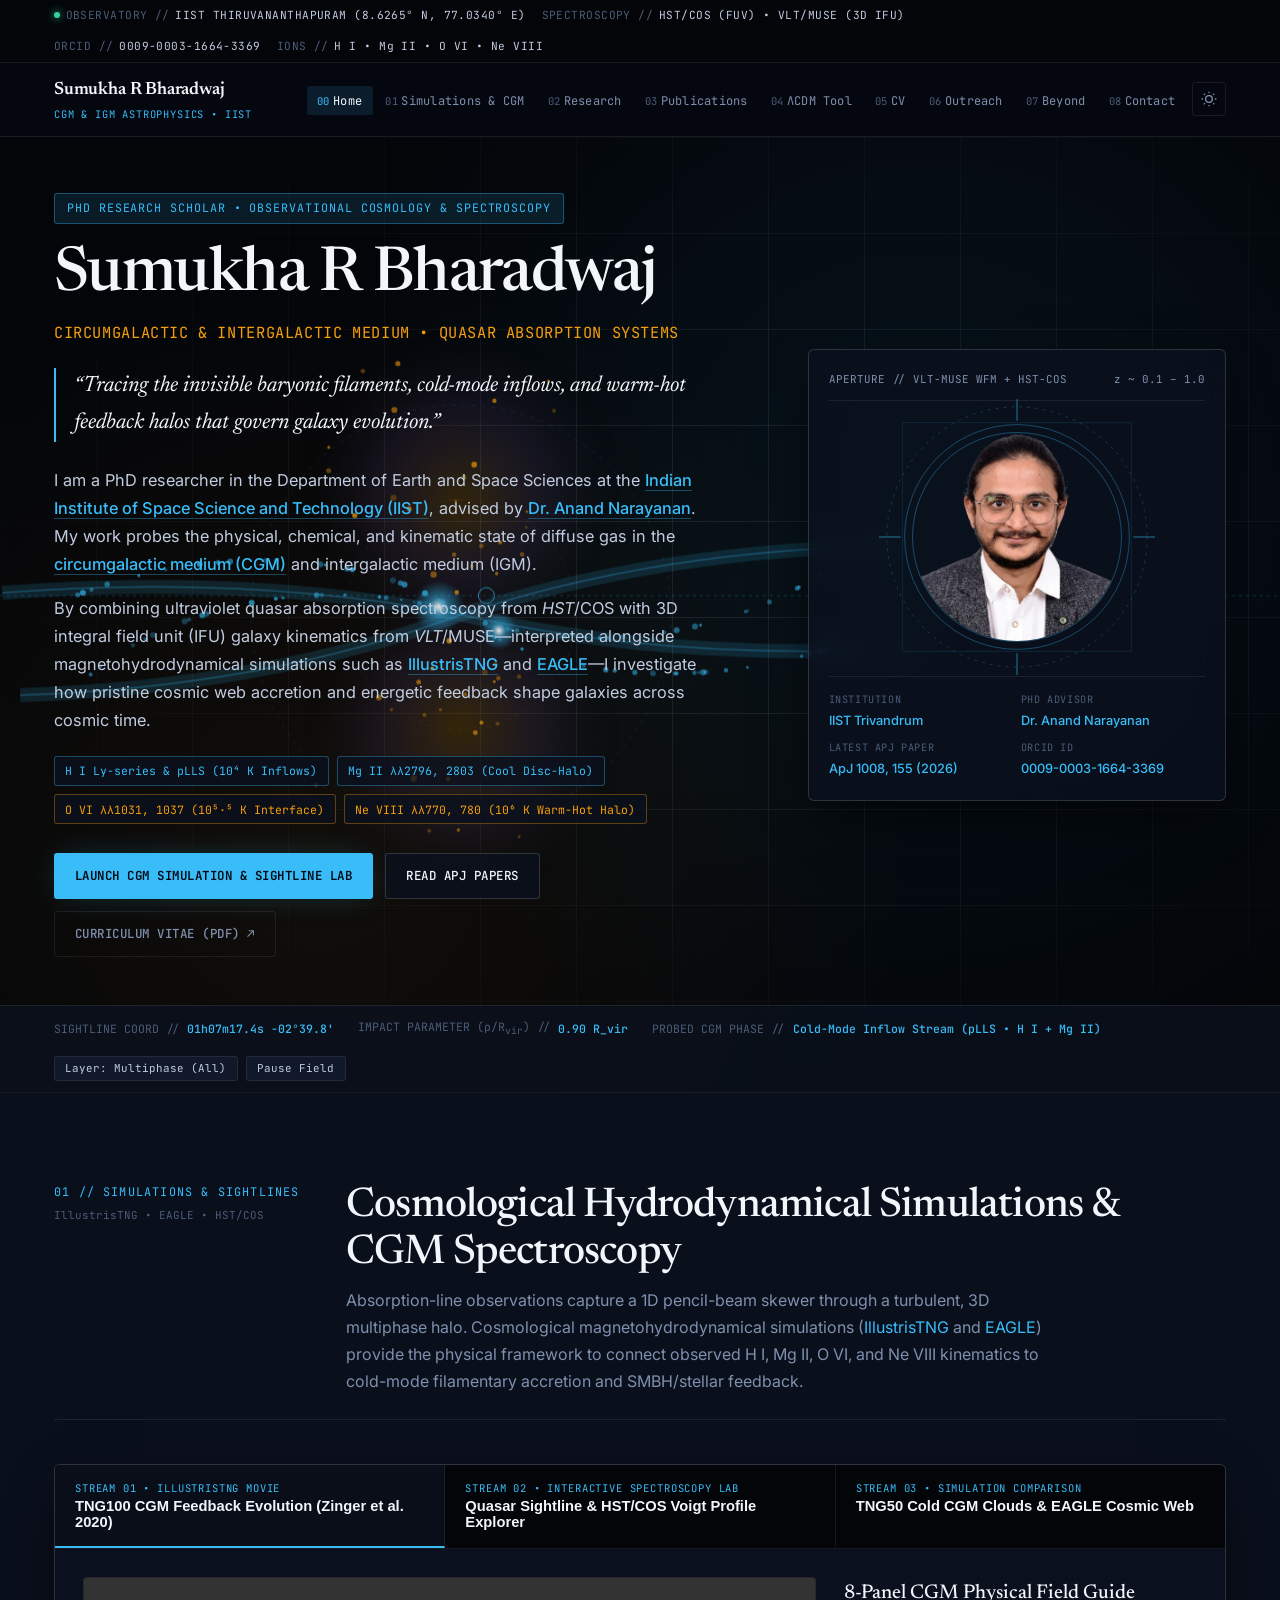
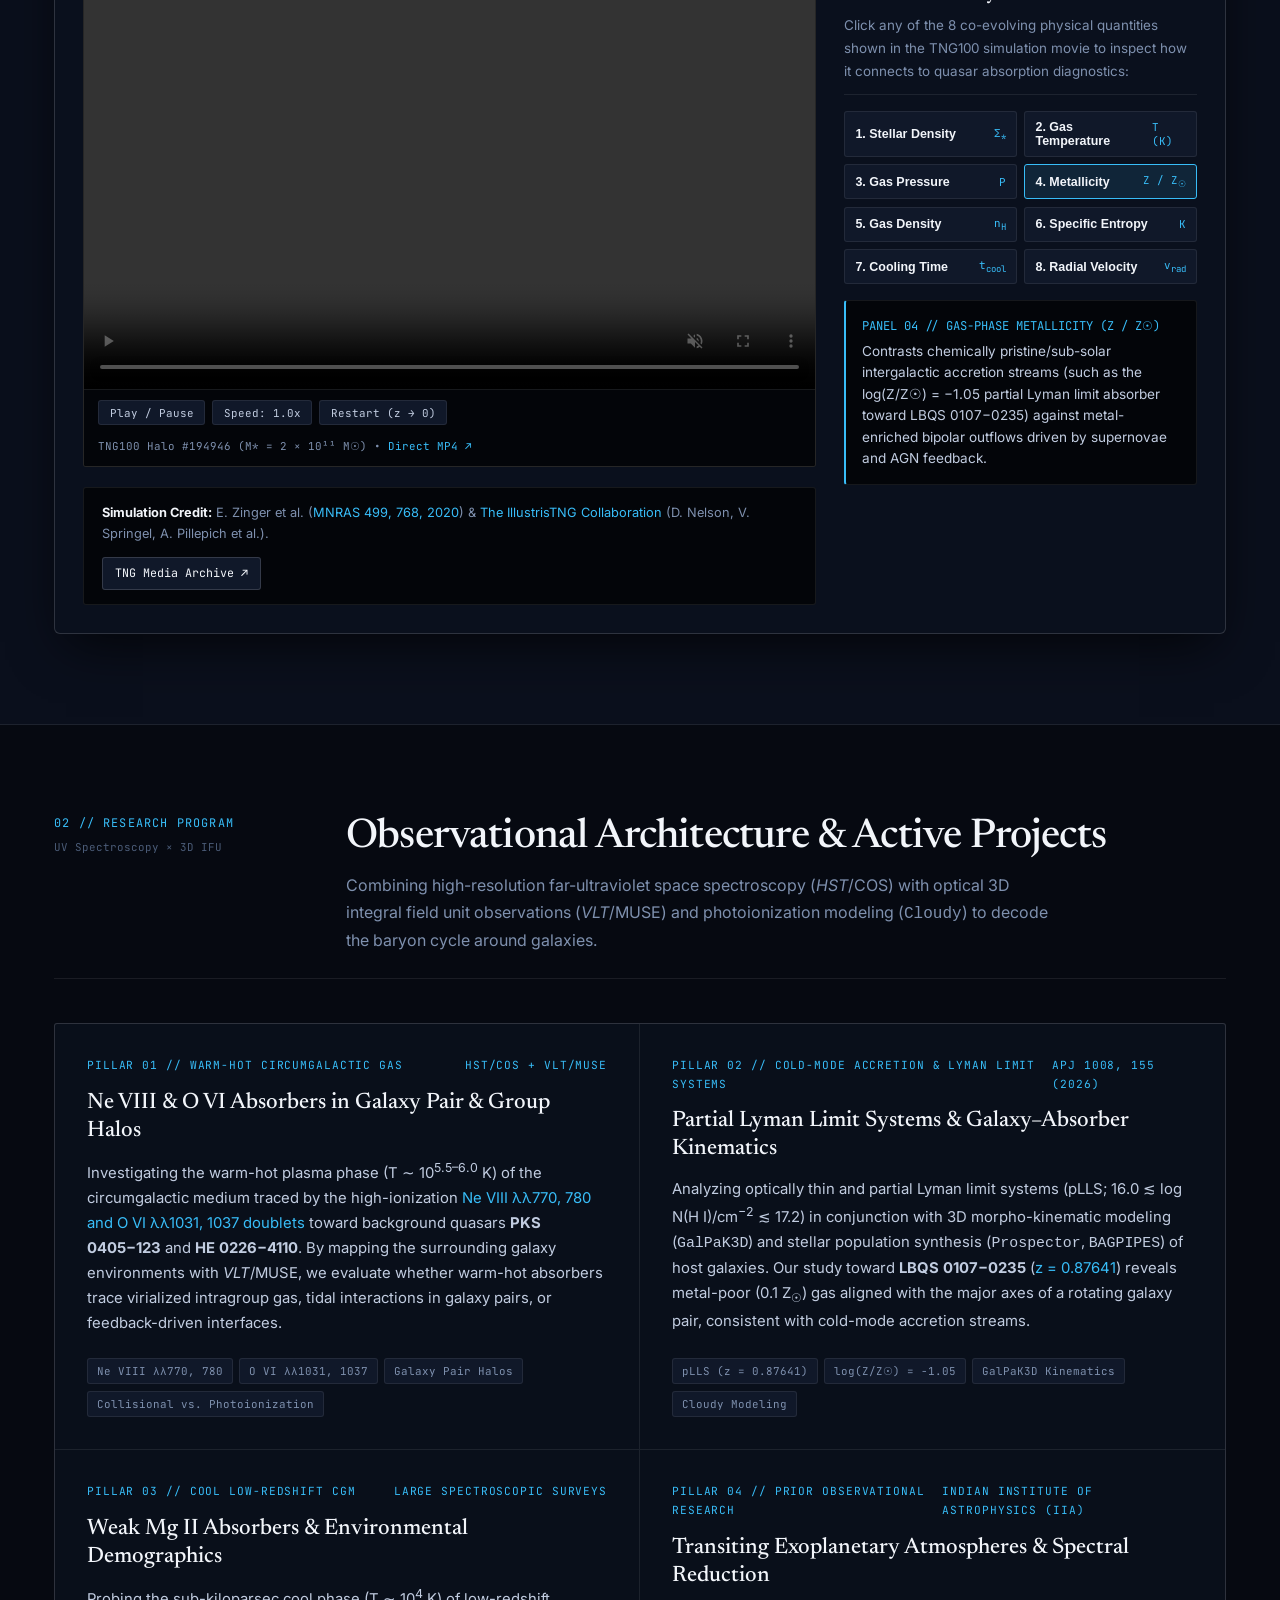
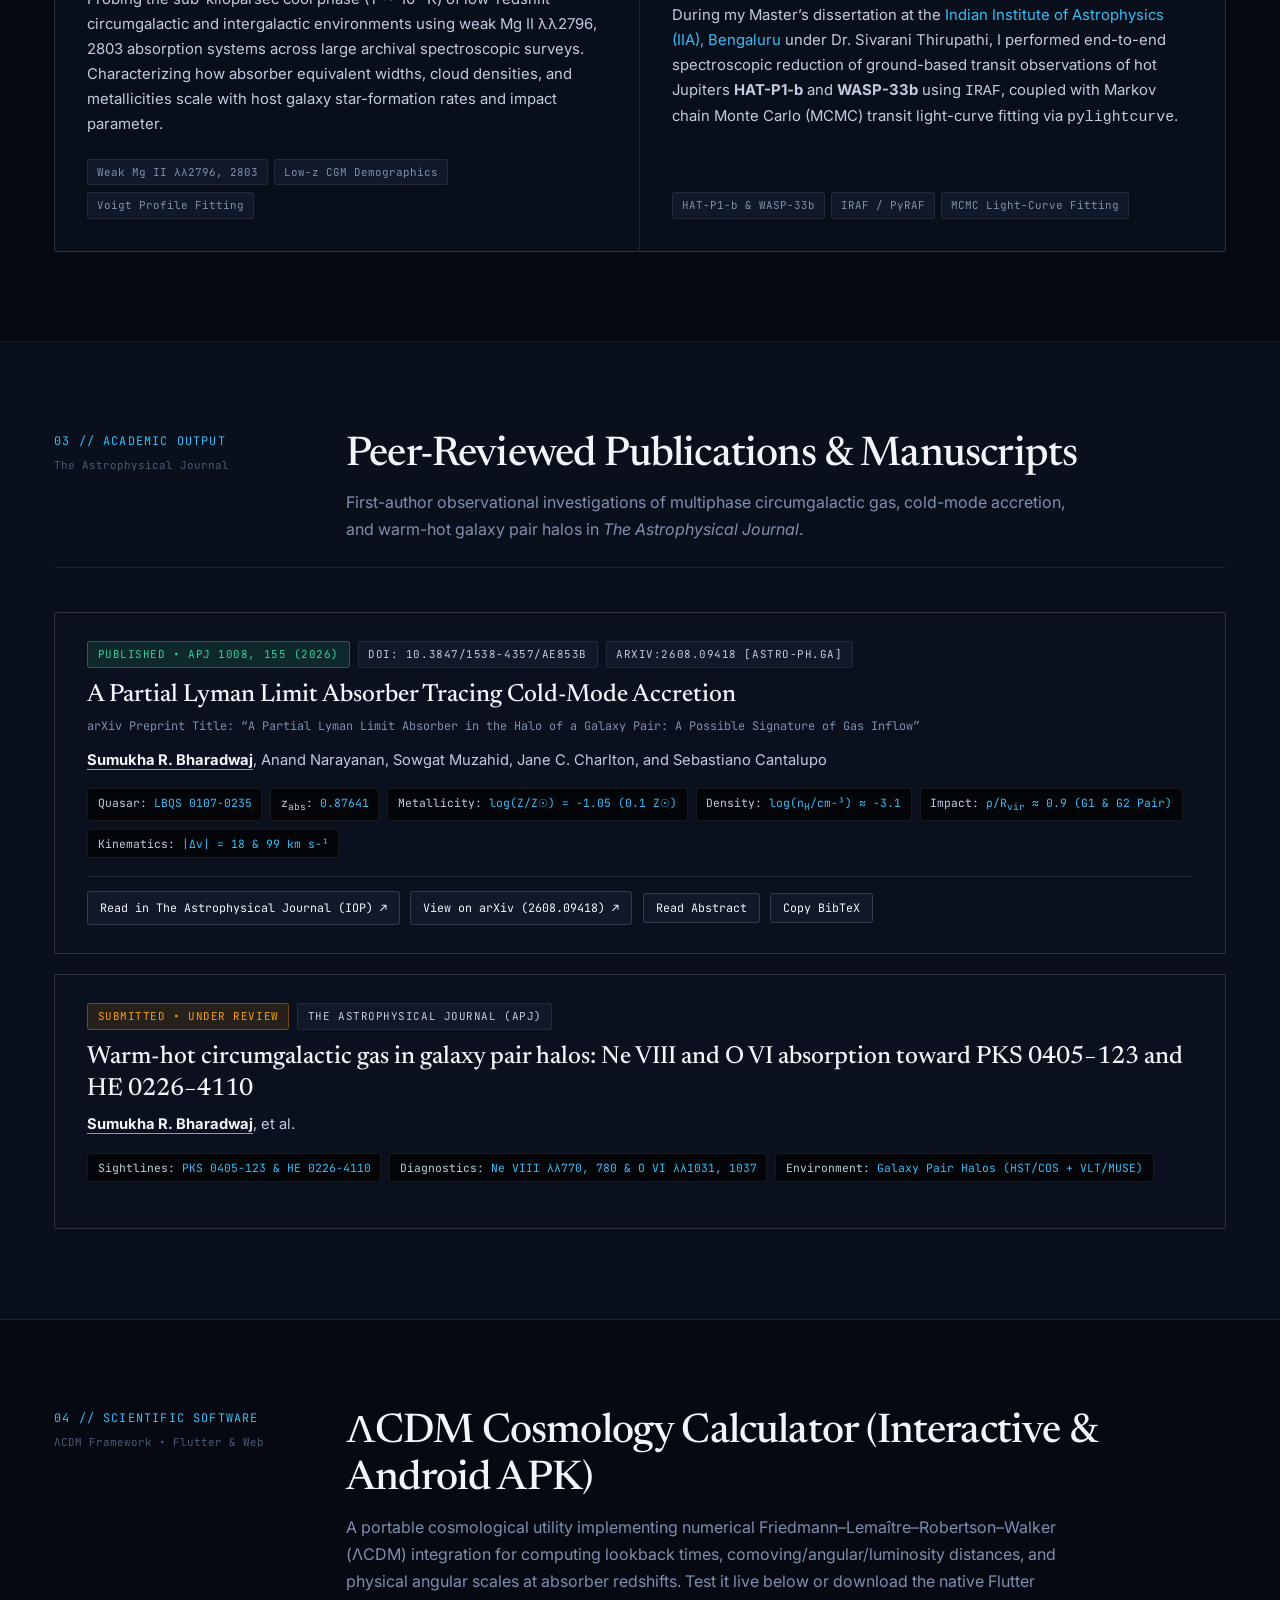
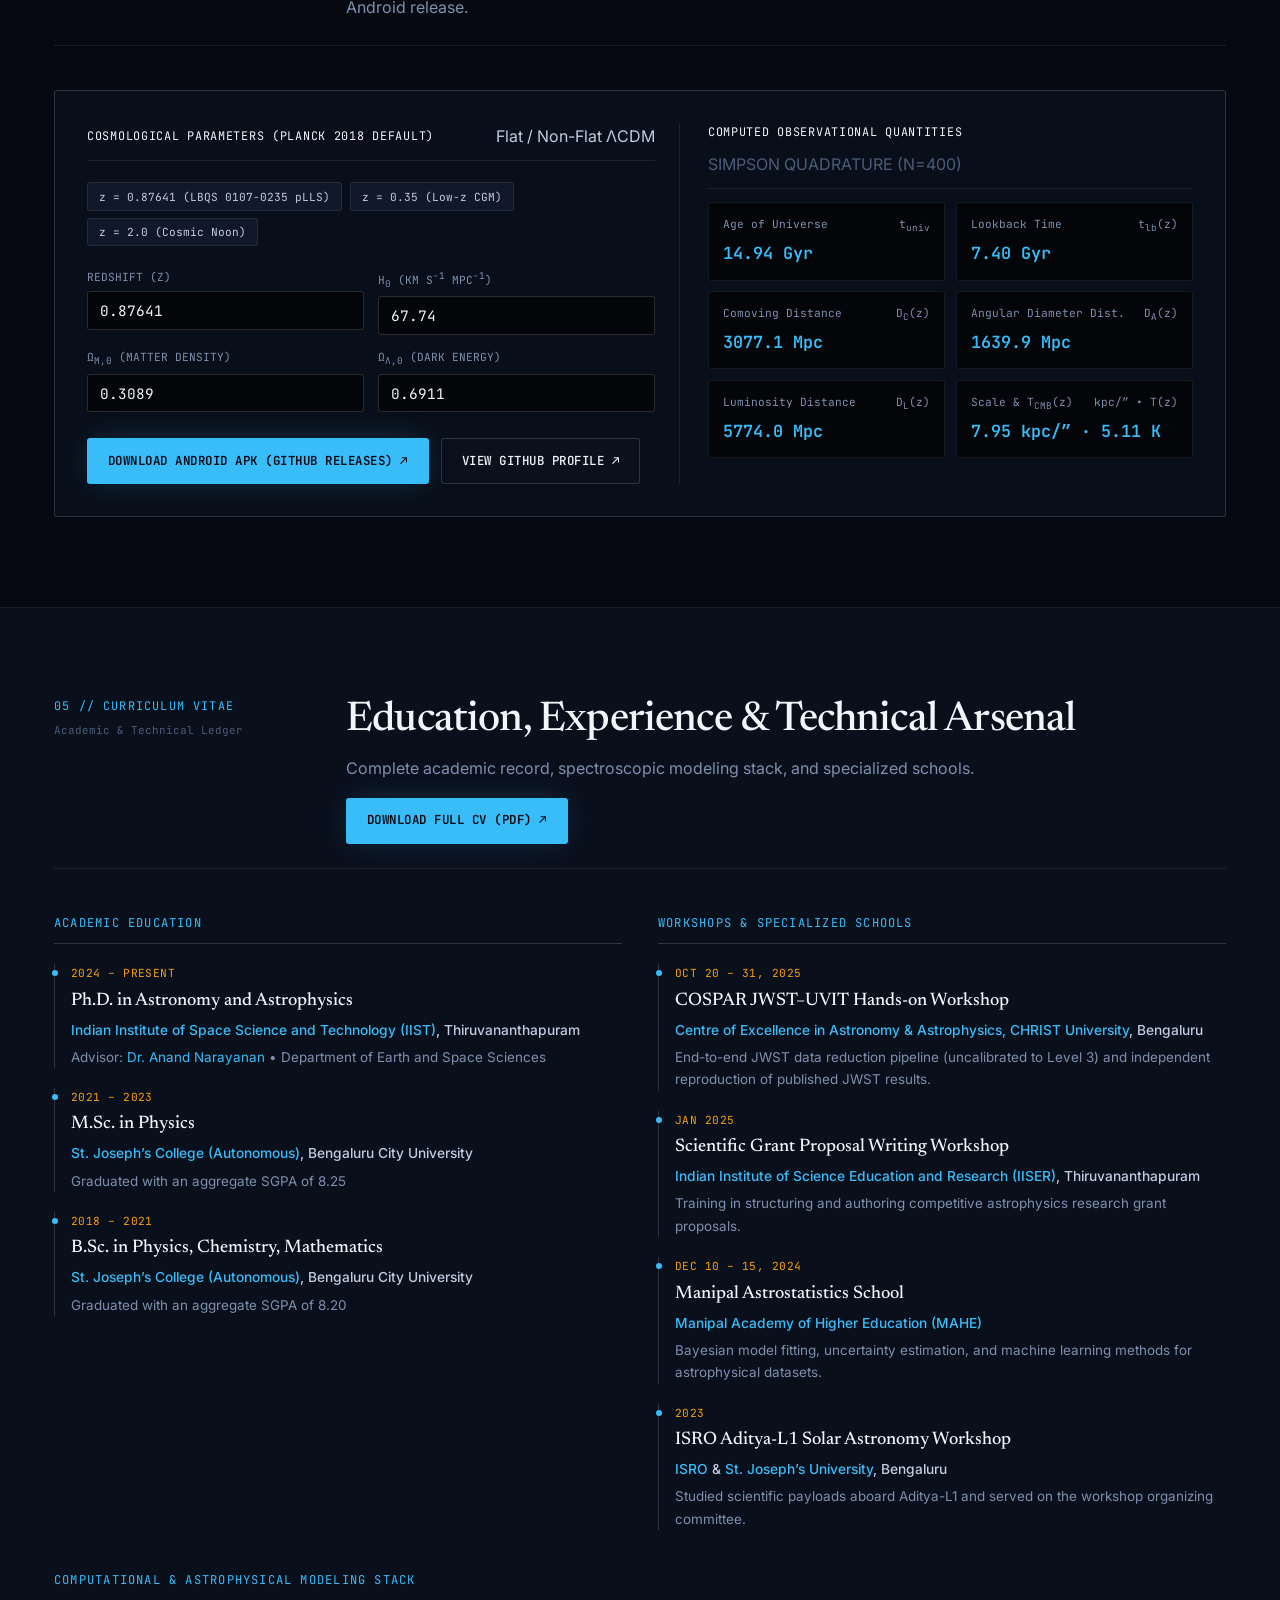
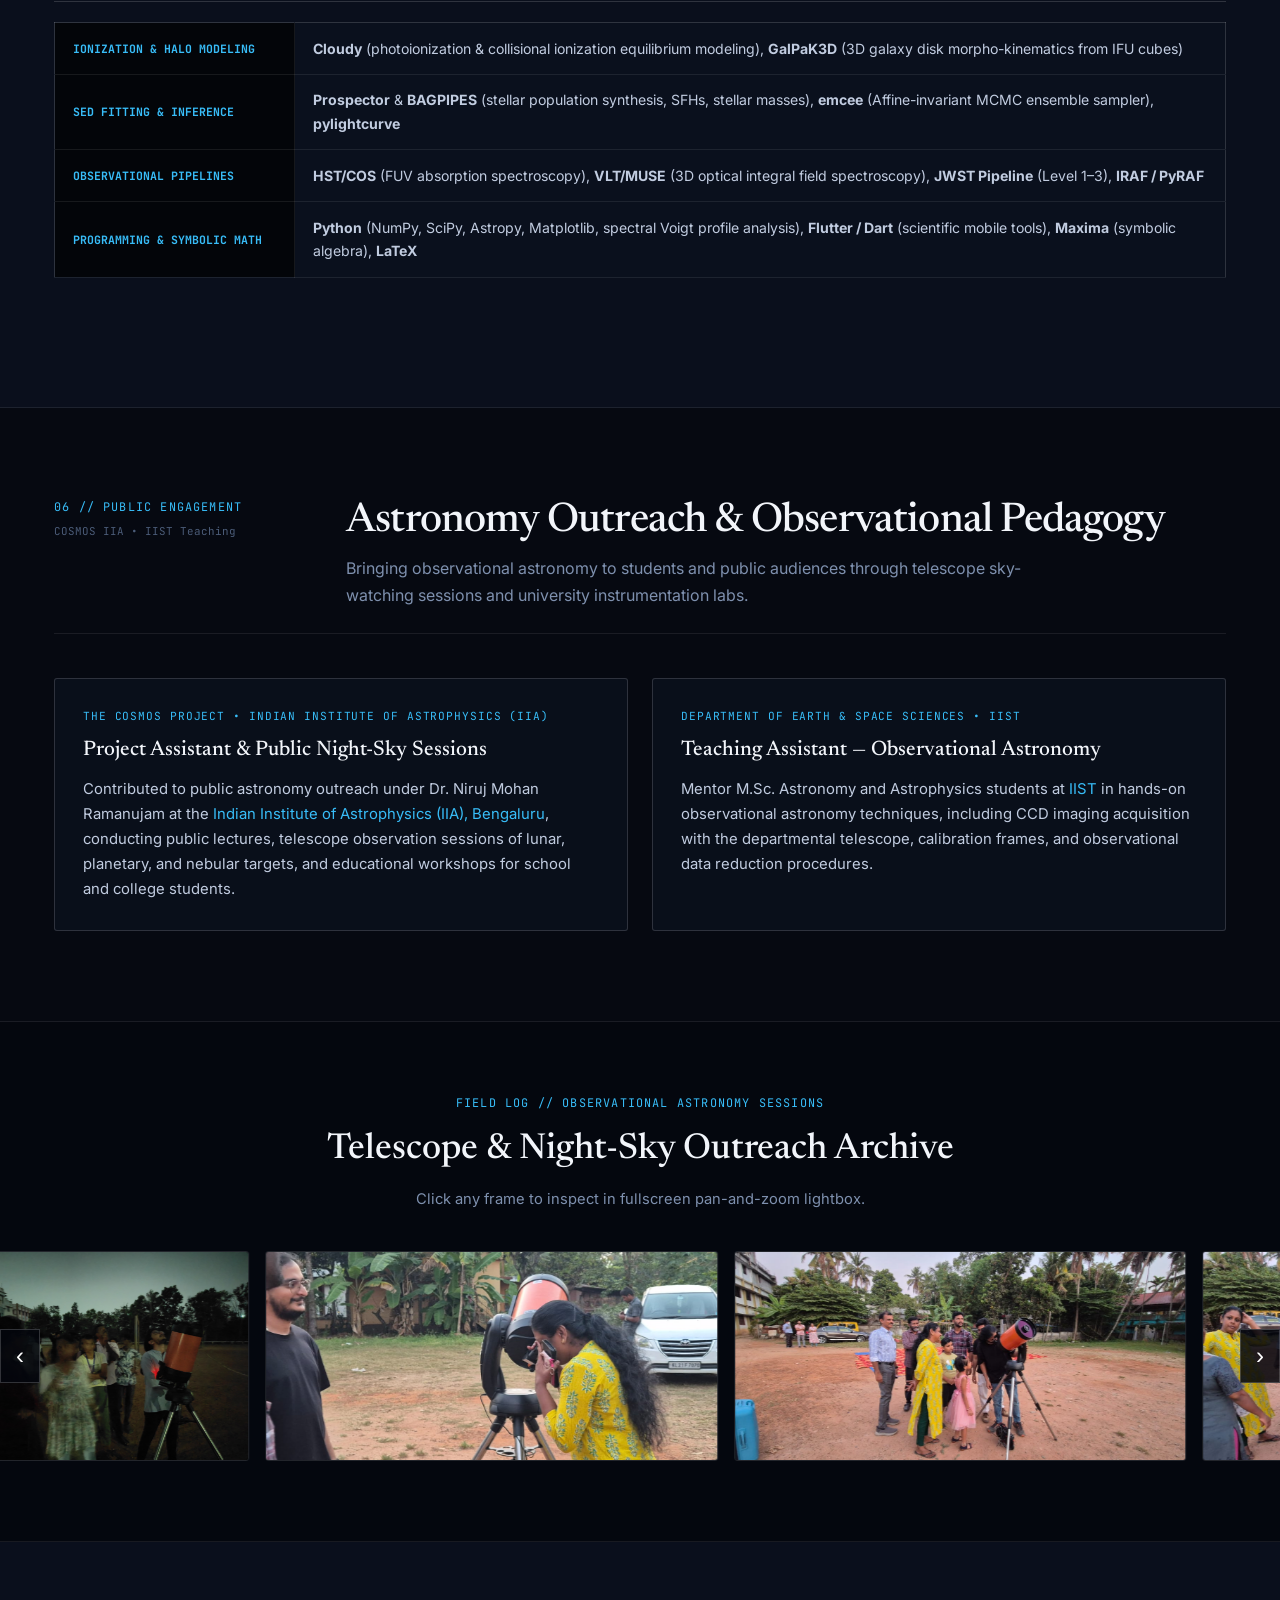
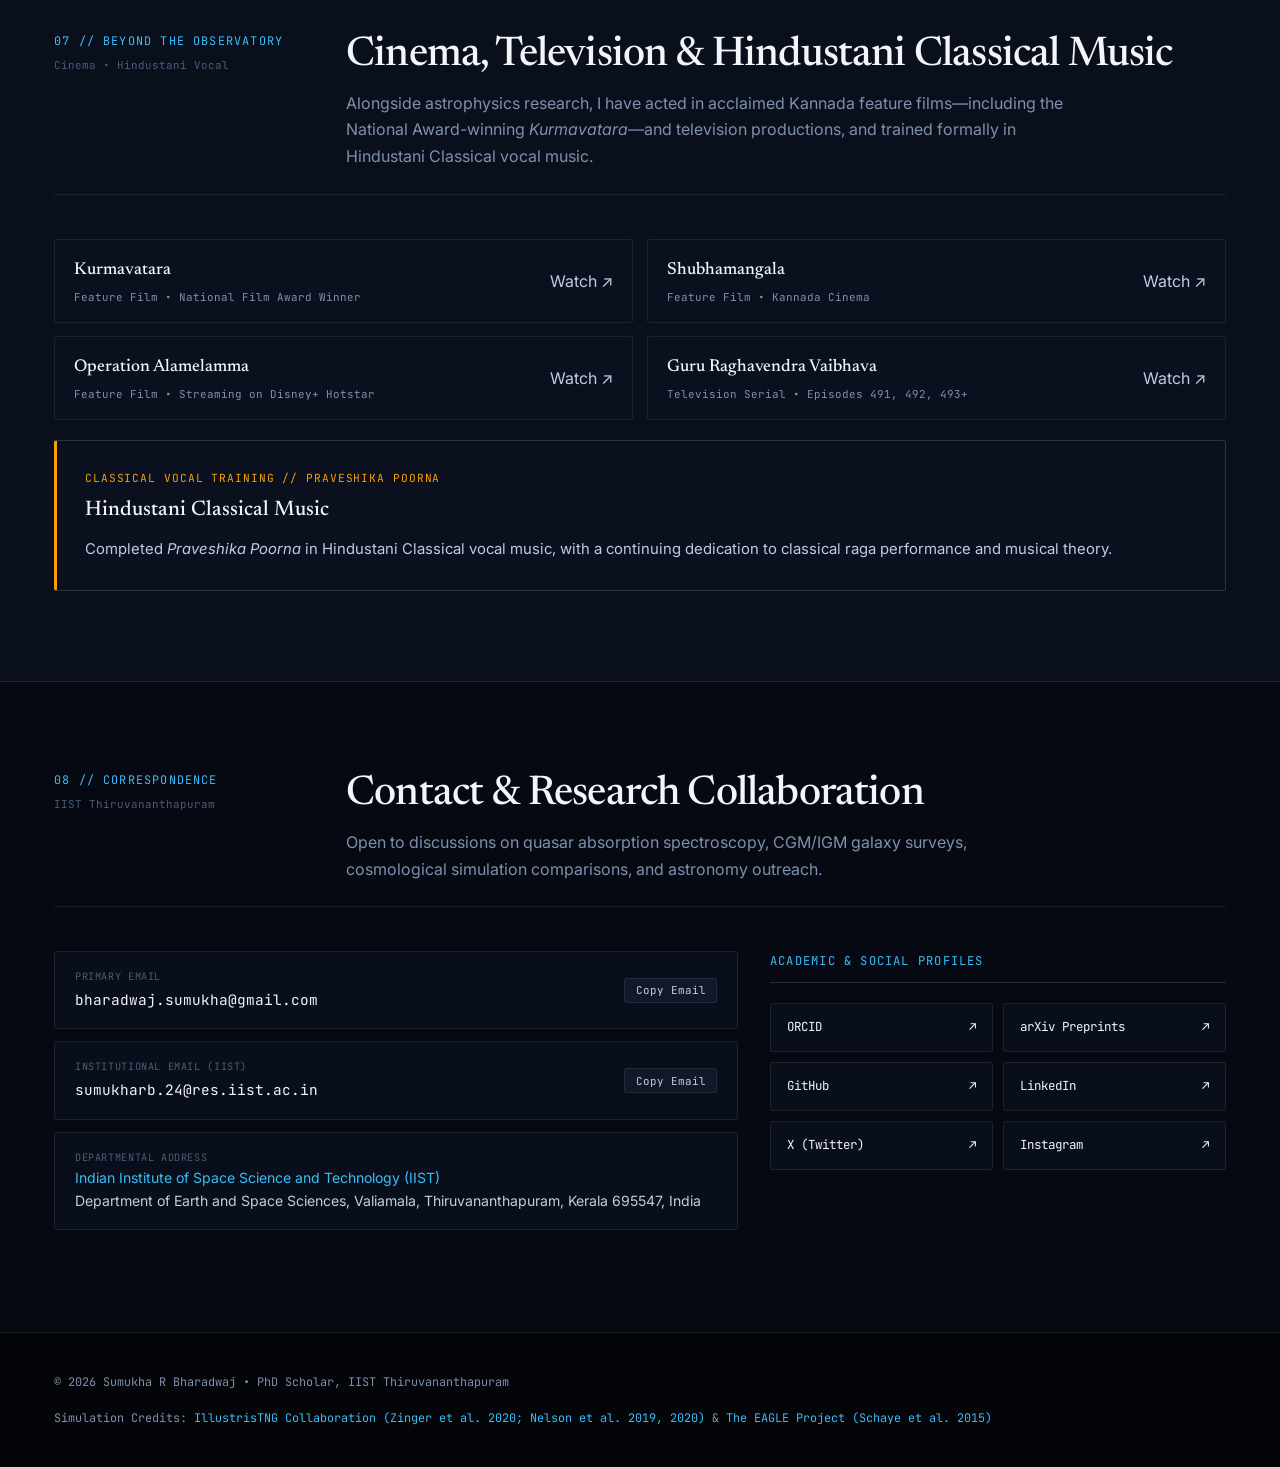
==== index.html @ f054da56 "Embed official TNG50 single galaxy formation MP4 video in simulation atlas" ====
<!DOCTYPE html>
<html lang="en" data-theme="dark">

<head>
    <meta charset="UTF-8">
    <meta name="viewport" content="width=device-width, initial-scale=1.0">
    <title>Sumukha R Bharadwaj — CGM &amp; IGM Astrophysics | IIST</title>
    <meta name="description" content="Academic portfolio of Sumukha R Bharadwaj, PhD Researcher at IIST investigating the Circumgalactic Medium (CGM) and Intergalactic Medium (IGM) using HST/COS quasar absorption spectroscopy, VLT/MUSE integral field kinematics, and cosmological simulations.">
    <meta name="author" content="Sumukha R Bharadwaj">

    <link rel="preconnect" href="https://fonts.googleapis.com">
    <link rel="preconnect" href="https://fonts.gstatic.com" crossorigin>
    <link href="https://fonts.googleapis.com/css2?family=Inter:wght@300;400;500;600;700&family=JetBrains+Mono:wght@400;500;600&family=Newsreader:ital,opsz,wght@0,6..72,400;0,6..72,500;0,6..72,600;1,6..72,400&display=swap" rel="stylesheet">

    <link rel="stylesheet" href="style.css">
</head>

<body>
    <!-- Top Observatory Telemetry Ribbon -->
    <div class="telemetry-ribbon">
        <div class="container telemetry-ribbon-inner">
            <div class="telemetry-group">
                <span class="telemetry-item">
                    <span class="telemetry-dot"></span>
                    <span class="telemetry-key">OBSERVATORY //</span>
                    <span class="telemetry-val">IIST THIRUVANANTHAPURAM (8.6265° N, 77.0340° E)</span>
                </span>
                <span class="telemetry-item">
                    <span class="telemetry-key">SPECTROSCOPY //</span>
                    <span class="telemetry-val">HST/COS (FUV) &bull; VLT/MUSE (3D IFU)</span>
                </span>
            </div>
            <div class="telemetry-group">
                <span class="telemetry-item">
                    <span class="telemetry-key">ORCID //</span>
                    <a href="https://orcid.org/0009-0003-1664-3369" target="_blank" rel="noopener noreferrer" class="telemetry-val">0009-0003-1664-3369</a>
                </span>
                <span class="telemetry-item">
                    <span class="telemetry-key">IONS //</span>
                    <span class="telemetry-val">H I &bull; Mg II &bull; O VI &bull; Ne VIII</span>
                </span>
            </div>
        </div>
    </div>

    <!-- Sticky Architectural Header -->
    <header id="site-header">
        <nav class="nav-bar" aria-label="Primary Navigation">
            <a href="#home" class="site-brand">
                <span class="site-title">Sumukha R Bharadwaj</span>
                <span class="site-subtitle">CGM &amp; IGM Astrophysics &bull; IIST</span>
            </a>

            <div class="nav-right-group">
                <ul class="nav-links" id="nav-links">
                    <li><a href="#home"><span class="nav-idx">00</span>Home</a></li>
                    <li><a href="#simulations"><span class="nav-idx">01</span>Simulations &amp; CGM</a></li>
                    <li><a href="#research"><span class="nav-idx">02</span>Research</a></li>
                    <li><a href="#publications"><span class="nav-idx">03</span>Publications</a></li>
                    <li><a href="#software"><span class="nav-idx">04</span>&Lambda;CDM Tool</a></li>
                    <li><a href="#cv"><span class="nav-idx">05</span>CV</a></li>
                    <li><a href="#outreach"><span class="nav-idx">06</span>Outreach</a></li>
                    <li><a href="#personal"><span class="nav-idx">07</span>Beyond</a></li>
                    <li><a href="#contact"><span class="nav-idx">08</span>Contact</a></li>
                </ul>

                <button id="theme-toggle" class="icon-btn" aria-label="Toggle dark/light mode" title="Switch Theme">
                    <svg id="moon-icon" xmlns="http://www.w3.org/2000/svg" width="16" height="16" viewBox="0 0 24 24" fill="none" stroke="currentColor" stroke-width="2">
                        <path d="M21 12.79A9 9 0 1 1 11.21 3 7 7 0 0 0 21 12.79z"></path>
                    </svg>
                    <svg id="sun-icon" xmlns="http://www.w3.org/2000/svg" width="16" height="16" viewBox="0 0 24 24" fill="none" stroke="currentColor" stroke-width="2" style="display: none;">
                        <circle cx="12" cy="12" r="5"></circle>
                        <line x1="12" y1="1" x2="12" y2="3"></line>
                        <line x1="12" y1="21" x2="12" y2="23"></line>
                        <line x1="4.22" y1="4.22" x2="5.64" y2="5.64"></line>
                        <line x1="18.36" y1="18.36" x2="19.78" y2="19.78"></line>
                        <line x1="1" y1="12" x2="3" y2="12"></line>
                        <line x1="21" y1="12" x2="23" y2="12"></line>
                        <line x1="4.22" y1="19.78" x2="5.64" y2="18.36"></line>
                        <line x1="18.36" y1="5.64" x2="19.78" y2="4.22"></line>
                    </svg>
                </button>

                <button id="mobile-menu-toggle" class="icon-btn" aria-label="Toggle mobile menu" aria-expanded="false">
                    <span></span>
                    <span></span>
                    <span></span>
                </button>
            </div>
        </nav>
    </header>

    <main>
        <!-- ===================================================================
             00 // HERO SECTION (Interactive Cosmic Web & Quasar Sightline)
             =================================================================== -->
        <section id="home" class="hero">
            <canvas id="hero-cosmos-canvas" aria-hidden="true"></canvas>
            <div class="hero-grid-overlay" aria-hidden="true"></div>

            <div class="container hero-main-grid">
                <div class="hero-left-col">
                    <div class="hero-eyebrow">
                        <span>PhD Research Scholar &bull; Observational Cosmology &amp; Spectroscopy</span>
                    </div>

                    <h1 class="hero-name">Sumukha R Bharadwaj</h1>
                    <div class="hero-role">Circumgalactic &amp; Intergalactic Medium &bull; Quasar Absorption Systems</div>

                    <blockquote class="hero-epigraph">
                        &ldquo;Tracing the invisible baryonic filaments, cold-mode inflows, and warm-hot feedback halos that govern galaxy evolution.&rdquo;
                    </blockquote>

                    <p class="hero-lead">
                        I am a PhD researcher in the Department of Earth and Space Sciences at the <a href="https://www.iist.ac.in/" target="_blank" rel="noopener noreferrer">Indian Institute of Space Science and Technology (IIST)</a>, advised by <a href="https://www.iist.ac.in/people-faculty-profile/anand-narayanan" target="_blank" rel="noopener noreferrer">Dr. Anand Narayanan</a>. My work probes the physical, chemical, and kinematic state of diffuse gas in the <a href="https://www.annualreviews.org/content/journals/10.1146/annurev-astro-091916-055240" target="_blank" rel="noopener noreferrer">circumgalactic medium (CGM)</a> and intergalactic medium (IGM).
                    </p>
                    <p class="hero-lead">
                        By combining ultraviolet quasar absorption spectroscopy from <em>HST</em>/COS with 3D integral field unit (IFU) galaxy kinematics from <em>VLT</em>/MUSE—interpreted alongside magnetohydrodynamical simulations such as <a href="https://www.tng-project.org/" target="_blank" rel="noopener noreferrer">IllustrisTNG</a> and <a href="https://astro.dur.ac.uk/ICC/Eagle/" target="_blank" rel="noopener noreferrer">EAGLE</a>—I investigate how pristine cosmic web accretion and energetic feedback shape galaxies across cosmic time.
                    </p>

                    <div class="hero-ion-strip" aria-label="Diagnostic Spectroscopic Transitions">
                        <span class="ion-pill ion-pill--cold">H I Ly-series &amp; pLLS (10&#8308; K Inflows)</span>
                        <span class="ion-pill ion-pill--cold">Mg II &lambda;&lambda;2796, 2803 (Cool Disc-Halo)</span>
                        <span class="ion-pill ion-pill--warm">O VI &lambda;&lambda;1031, 1037 (10&#8309;&middot;&#8309; K Interface)</span>
                        <span class="ion-pill ion-pill--warm">Ne VIII &lambda;&lambda;770, 780 (10&#8310; K Warm-Hot Halo)</span>
                    </div>

                    <div class="hero-actions">
                        <a href="#simulations" class="btn btn-primary">Launch CGM Simulation &amp; Sightline Lab</a>
                        <a href="#publications" class="btn btn-outline">Read ApJ Papers</a>
                        <a href="https://bharadwajsumukha.github.io/Sumukha_R_Bharadwaj_CV.pdf" target="_blank" rel="noopener noreferrer" class="btn btn-ghost">Curriculum Vitae (PDF) &nearr;</a>
                    </div>
                </div>

                <!-- Right Column: VLT/MUSE IFU Aperture Card -->
                <aside class="hero-aperture-card" aria-label="Researcher Profile and Telemetry">
                    <div class="aperture-top-bar">
                        <span>APERTURE // VLT-MUSE WFM + HST-COS</span>
                        <span>z &sim; 0.1 &ndash; 1.0</span>
                    </div>

                    <div class="aperture-frame">
                        <svg class="aperture-reticle-svg" viewBox="0 0 280 280" fill="none" xmlns="http://www.w3.org/2000/svg" aria-hidden="true">
                            <circle cx="140" cy="140" r="132" stroke="currentColor" stroke-opacity="0.22" stroke-width="1" stroke-dasharray="3 5" />
                            <circle cx="140" cy="140" r="114" stroke="currentColor" stroke-opacity="0.35" stroke-width="1" />
                            <line x1="140" y1="0" x2="140" y2="22" stroke="currentColor" stroke-opacity="0.5" stroke-width="1.2" />
                            <line x1="140" y1="258" x2="140" y2="280" stroke="currentColor" stroke-opacity="0.5" stroke-width="1.2" />
                            <line x1="0" y1="140" x2="22" y2="140" stroke="currentColor" stroke-opacity="0.5" stroke-width="1.2" />
                            <line x1="258" y1="140" x2="280" y2="140" stroke="currentColor" stroke-opacity="0.5" stroke-width="1.2" />
                            <rect x="24" y="24" width="232" height="232" stroke="currentColor" stroke-opacity="0.12" stroke-width="1" />
                        </svg>
                        <img src="profile_photo.png" alt="Portrait of Sumukha R Bharadwaj" class="hero-portrait-img">
                    </div>

                    <div class="aperture-meta-grid">
                        <div class="aperture-meta-cell">
                            <span class="aperture-meta-label">Institution</span>
                            <span class="aperture-meta-val"><a href="https://www.iist.ac.in/" target="_blank" rel="noopener noreferrer">IIST Trivandrum</a></span>
                        </div>
                        <div class="aperture-meta-cell">
                            <span class="aperture-meta-label">PhD Advisor</span>
                            <span class="aperture-meta-val"><a href="https://www.iist.ac.in/people-faculty-profile/anand-narayanan" target="_blank" rel="noopener noreferrer">Dr. Anand Narayanan</a></span>
                        </div>
                        <div class="aperture-meta-cell">
                            <span class="aperture-meta-label">Latest ApJ Paper</span>
                            <span class="aperture-meta-val"><a href="https://doi.org/10.3847/1538-4357/ae853b" target="_blank" rel="noopener noreferrer">ApJ 1008, 155 (2026)</a></span>
                        </div>
                        <div class="aperture-meta-cell">
                            <span class="aperture-meta-label">ORCID iD</span>
                            <span class="aperture-meta-val"><a href="https://orcid.org/0009-0003-1664-3369" target="_blank" rel="noopener noreferrer">0009-0003-1664-3369</a></span>
                        </div>
                    </div>
                </aside>
            </div>

            <!-- Interactive Hero Sightline Telemetry HUD -->
            <div class="hero-hud-bar">
                <div class="container hero-hud-inner">
                    <div class="hud-metrics">
                        <div class="hud-metric">
                            <span class="hud-metric-label">SIGHTLINE COORD //</span>
                            <span class="hud-metric-value" id="hud-coord-val">01h07m17.4s -02°39.8'</span>
                        </div>
                        <div class="hud-metric">
                            <span class="hud-metric-label">IMPACT PARAMETER (&rho;/R<sub>vir</sub>) //</span>
                            <span class="hud-metric-value" id="hud-impact-val">0.90 R_vir</span>
                        </div>
                        <div class="hud-metric">
                            <span class="hud-metric-label">PROBED CGM PHASE //</span>
                            <span class="hud-metric-value" id="hud-phase-val">Cold-Mode Inflow Stream (pLLS &bull; H I + Mg II)</span>
                        </div>
                    </div>
                    <div class="hud-controls">
                        <button type="button" class="hud-btn" id="hero-phase-toggle">Layer: Multiphase (All)</button>
                        <button type="button" class="hud-btn" id="hero-sim-toggle">Pause Field</button>
                    </div>
                </div>
            </div>
        </section>

        <!-- ===================================================================
             01 // COSMOLOGICAL SIMULATIONS & SIGHTLINE THEATRE (#simulations)
             =================================================================== -->
        <section id="simulations" class="section section-alt">
            <div class="container">
                <div class="section-header-row">
                    <div class="section-index-col">
                        <span class="section-index">01 // Simulations &amp; Sightlines</span>
                        <span class="section-subtag">IllustrisTNG &bull; EAGLE &bull; HST/COS</span>
                    </div>
                    <div class="section-heading-col">
                        <h2>Cosmological Hydrodynamical Simulations &amp; CGM Spectroscopy</h2>
                        <p>
                            Absorption-line observations capture a 1D pencil-beam skewer through a turbulent, 3D multiphase halo. Cosmological magnetohydrodynamical simulations (<a href="https://www.tng-project.org/" target="_blank" rel="noopener noreferrer">IllustrisTNG</a> and <a href="https://astro.dur.ac.uk/ICC/Eagle/" target="_blank" rel="noopener noreferrer">EAGLE</a>) provide the physical framework to connect observed H I, Mg II, O VI, and Ne VIII kinematics to cold-mode filamentary accretion and SMBH/stellar feedback.
                        </p>
                    </div>
                </div>

                <div class="sim-theatre-shell">
                    <!-- Theatre Mode Selector Tabs -->
                    <div class="sim-theatre-tabs" role="tablist">
                        <button type="button" class="sim-tab-btn active" data-sim-tab="viewport-tng100" role="tab">
                            <span class="sim-tab-kicker">Stream 01 &bull; IllustrisTNG Movie</span>
                            <span class="sim-tab-title">TNG100 CGM Feedback Evolution (Zinger et al. 2020)</span>
                        </button>
                        <button type="button" class="sim-tab-btn" data-sim-tab="viewport-sightline" role="tab">
                            <span class="sim-tab-kicker">Stream 02 &bull; Interactive Spectroscopy Lab</span>
                            <span class="sim-tab-title">Quasar Sightline &amp; HST/COS Voigt Profile Explorer</span>
                        </button>
                        <button type="button" class="sim-tab-btn" data-sim-tab="viewport-atlas" role="tab">
                            <span class="sim-tab-kicker">Stream 03 &bull; Simulation Comparison</span>
                            <span class="sim-tab-title">TNG50 Cold CGM Clouds &amp; EAGLE Cosmic Web</span>
                        </button>
                    </div>

                    <!-- VIEWPORT 1: Official IllustrisTNG TNG100 Video (Zinger et al. 2020) -->
                    <div id="viewport-tng100" class="sim-viewport-panel active" role="tabpanel">
                        <div class="tng-video-layout">
                            <div>
                                <div class="tng-video-stage">
                                    <video id="tng-main-video" class="tng-video-element" autoplay controls loop muted playsinline preload="auto">
                                        <source src="assets/simulations/tng100_sb0_194946_zinger20.mp4" type="video/mp4">
                                        <source src="https://www.tng-project.org/movies/tng/tng100_sb0_194946_zinger20.mp4" type="video/mp4">
                                        Your browser does not support HTML5 video. You can view the official simulation directly at <a href="https://www.tng-project.org/movies/tng/tng100_sb0_194946_zinger20.mp4" target="_blank" rel="noopener noreferrer">IllustrisTNG Media</a>.
                                    </video>
                                    <div class="tng-video-controls-bar">
                                        <div class="tng-ctrl-group">
                                            <button type="button" class="hud-btn" id="tng-play-btn">Play / Pause</button>
                                            <button type="button" class="hud-btn" id="tng-rate-btn">Speed: 1.0x</button>
                                            <button type="button" class="hud-btn" id="tng-restart-btn">Restart (z &rarr; 0)</button>
                                        </div>
                                        <span class="tng-status-note" id="tng-status-text">TNG100 Halo #194946 (M* = 2 &times; 10&sup1;&sup1; M&#9737;) &bull; <a href="https://www.tng-project.org/movies/tng/tng100_sb0_194946_zinger20.mp4" target="_blank" rel="noopener noreferrer">Direct MP4 &nearr;</a></span>
                                    </div>
                                </div>

                                <div class="sim-credit-bar">
                                    <div>
                                        <strong>Simulation Credit:</strong> E. Zinger et al. (<a href="https://academic.oup.com/mnras/article/499/1/768/5905089" target="_blank" rel="noopener noreferrer">MNRAS 499, 768, 2020</a>) &amp; <a href="https://www.tng-project.org/media/" target="_blank" rel="noopener noreferrer">The IllustrisTNG Collaboration</a> (D. Nelson, V. Springel, A. Pillepich et al.).
                                    </div>
                                    <a href="https://www.tng-project.org/media/" target="_blank" rel="noopener noreferrer" class="pub-action-link">TNG Media Archive &nearr;</a>
                                </div>
                            </div>

                            <!-- 8-Panel Interactive Physical Field Guide -->
                            <div class="tng-inspector-box">
                                <div class="tng-inspector-header">
                                    <h3>8-Panel CGM Physical Field Guide</h3>
                                    <p>Click any of the 8 co-evolving physical quantities shown in the TNG100 simulation movie to inspect how it connects to quasar absorption diagnostics:</p>
                                </div>

                                <div class="eight-panel-grid">
                                    <button type="button" class="panel-chip-btn" data-panel-key="stars">
                                        <span class="panel-chip-name">1. Stellar Density</span>
                                        <span class="panel-chip-sym">&Sigma;<sub>*</sub></span>
                                    </button>
                                    <button type="button" class="panel-chip-btn" data-panel-key="temp">
                                        <span class="panel-chip-name">2. Gas Temperature</span>
                                        <span class="panel-chip-sym">T (K)</span>
                                    </button>
                                    <button type="button" class="panel-chip-btn" data-panel-key="pressure">
                                        <span class="panel-chip-name">3. Gas Pressure</span>
                                        <span class="panel-chip-sym">P</span>
                                    </button>
                                    <button type="button" class="panel-chip-btn active" data-panel-key="metallicity">
                                        <span class="panel-chip-name">4. Metallicity</span>
                                        <span class="panel-chip-sym">Z / Z<sub>&#9737;</sub></span>
                                    </button>
                                    <button type="button" class="panel-chip-btn" data-panel-key="density">
                                        <span class="panel-chip-name">5. Gas Density</span>
                                        <span class="panel-chip-sym">n<sub>H</sub></span>
                                    </button>
                                    <button type="button" class="panel-chip-btn" data-panel-key="entropy">
                                        <span class="panel-chip-name">6. Specific Entropy</span>
                                        <span class="panel-chip-sym">K</span>
                                    </button>
                                    <button type="button" class="panel-chip-btn" data-panel-key="tcool">
                                        <span class="panel-chip-name">7. Cooling Time</span>
                                        <span class="panel-chip-sym">t<sub>cool</sub></span>
                                    </button>
                                    <button type="button" class="panel-chip-btn" data-panel-key="vrad">
                                        <span class="panel-chip-name">8. Radial Velocity</span>
                                        <span class="panel-chip-sym">v<sub>rad</sub></span>
                                    </button>
                                </div>

                                <div class="panel-detail-readout">
                                    <div class="panel-detail-title" id="panel-detail-title">Panel 04 // Gas-Phase Metallicity (Z / Z&#9737;)</div>
                                    <p class="panel-detail-desc" id="panel-detail-desc">
                                        Contrasts chemically pristine/sub-solar intergalactic accretion streams (such as the log(Z/Z&#9737;) = &minus;1.05 partial Lyman limit absorber toward LBQS 0107&minus;0235) against metal-enriched bipolar outflows driven by supernovae and AGN feedback.
                                    </p>
                                </div>
                            </div>
                        </div>
                    </div>

                    <!-- VIEWPORT 2: Interactive Quasar Sightline & HST/COS Spectrometer -->
                    <div id="viewport-sightline" class="sim-viewport-panel" role="tabpanel">
                        <div class="lab-preset-row">
                            <button type="button" class="preset-btn active" data-preset="lbqs0107">Preset 1: LBQS 0107&minus;0235 (z=0.87641 pLLS &bull; ApJ 2026)</button>
                            <button type="button" class="preset-btn" data-preset="pks0405">Preset 2: PKS 0405&minus;123 &amp; HE 0226&minus;4110 (Ne VIII + O VI Pair Halo)</button>
                            <button type="button" class="preset-btn" data-preset="outflow">Preset 3: Minor-Axis Bipolar Feedback Outflow</button>
                            <button type="button" class="preset-btn" data-preset="igm">Preset 4: Outer IGM Cosmic Web Filament</button>
                        </div>

                        <div class="sightline-lab-grid">
                            <div class="halo-map-box">
                                <div class="lab-box-header">
                                    <span class="lab-box-title">Simulated Galaxy-Pair Halo (Drag QSO Sightline)</span>
                                    <span class="telemetry-val" id="sightline-caption">LBQS 0107&minus;0235 (z = 0.87641 pLLS &bull; Bharadwaj et al. 2026)</span>
                                </div>
                                <canvas id="halo-sightline-canvas" width="400" height="400" aria-label="Interactive Galaxy Halo Sightline Map"></canvas>
                                <div class="sightline-params-strip">
                                    <div class="param-cell">
                                        <span class="param-label">Impact (&rho;/R<sub>vir</sub>)</span>
                                        <span class="param-val" id="param-rho">0.90 R_vir</span>
                                    </div>
                                    <div class="param-cell">
                                        <span class="param-label">Metallicity [Z/H]</span>
                                        <span class="param-val" id="param-z">-1.05 dex</span>
                                    </div>
                                    <div class="param-cell">
                                        <span class="param-label">Density log n<sub>H</sub></span>
                                        <span class="param-val" id="param-nh">-3.10 cm⁻³</span>
                                    </div>
                                    <div class="param-cell">
                                        <span class="param-label">Gas Temp T</span>
                                        <span class="param-val" id="param-temp">10^4.25 K</span>
                                    </div>
                                </div>
                            </div>

                            <div class="spectra-plot-box">
                                <div class="lab-box-header">
                                    <span class="lab-box-title">Synthetic HST/COS Normalized Absorption Profiles F(&Delta;v)</span>
                                    <span class="telemetry-key">Rest-Frame Velocity &Delta;v &in; [&minus;300, +300] km s&minus;&sup1;</span>
                                </div>
                                <canvas id="cos-spectra-canvas" width="520" height="320" aria-label="Simulated HST/COS Absorption Line Profiles"></canvas>
                                <p style="font-size: 0.8rem; color: var(--text-muted); margin-top: 0.75rem;">
                                    <strong>Observational Diagnostic:</strong> Along the projected major axis (<a href="https://arxiv.org/abs/2608.09418" target="_blank" rel="noopener noreferrer">Bharadwaj et al. 2026</a>), cool co-rotating accretion filaments produce strong H I partial Lyman limit absorption (log N(H I) &approx; 16.8) and narrow Mg II with sub-solar metallicity (log Z/Z<sub>&#9737;</sub> = &minus;1.05). Piercing the warm-hot group/pair halo (<a href="#publications">PKS 0405&minus;123 &amp; HE 0226&minus;4110</a>) reveals broad O VI and Ne VIII transitions at T &sim; 10<sup>5.5&ndash;6.0</sup> K.
                                </p>
                            </div>
                        </div>
                    </div>

                    <!-- VIEWPORT 3: IllustrisTNG (TNG50) & EAGLE Simulation Atlas -->
                    <div id="viewport-atlas" class="sim-viewport-panel" role="tabpanel">
                        <div class="sim-atlas-grid">
                            <article class="sim-atlas-card">
                                <div class="sim-atlas-img-wrap">
                                    <video autoplay loop muted playsinline controls preload="metadata">
                                        <source src="https://www.tng-project.org/movies/tng/tng50_single_galaxy_formation_g2_1080p.mp4" type="video/mp4">
                                        Your browser does not support HTML5 video.
                                    </video>
                                    <span class="sim-atlas-badge">TNG50 // GALAXY FORMATION</span>
                                </div>
                                <div class="sim-atlas-body">
                                    <h3 class="sim-atlas-title">Single Galaxy Formation &amp; Kinematics in TNG50</h3>
                                    <p class="sim-atlas-desc">
                                        At ~100&ndash;200 pc spatial resolution in <a href="https://www.tng-project.org/media/" target="_blank" rel="noopener noreferrer">IllustrisTNG50</a>, tracing filamentary gas accretion, cold circumgalactic clouds (<a href="https://academic.oup.com/mnras/article-abstract/498/2/2391/5900540" target="_blank" rel="noopener noreferrer">Nelson et al. 2020</a>), and star-forming disk formation from high redshift down to <em>z</em> = 0.
                                    </p>
                                    <div class="sim-atlas-credit">
                                        Credit: D. Nelson et al. / <a href="https://www.tng-project.org/media/" target="_blank" rel="noopener noreferrer">TNG Collaboration</a> &bull; <a href="https://www.tng-project.org/movies/tng/tng50_single_galaxy_formation_g2_1080p.mp4" target="_blank" rel="noopener noreferrer">TNG50 Movie MP4 &nearr;</a>
                                    </div>
                                </div>
                            </article>

                            <article class="sim-atlas-card">
                                <div class="sim-atlas-img-wrap">
                                    <img src="assets/simulations/TNG50_galaxies_Halpha_starlight_z2_1k.png" alt="TNG50 Star-Forming Disk Galaxies H-alpha and Optical Starlight">
                                    <span class="sim-atlas-badge">TNG50 // GALAXY KINEMATICS</span>
                                </div>
                                <div class="sim-atlas-body">
                                    <h3 class="sim-atlas-title">Galactic Outflows &amp; Disk Kinematics in TNG50</h3>
                                    <p class="sim-atlas-desc">
                                        <a href="https://academic.oup.com/mnras/article/490/3/3234/5556547" target="_blank" rel="noopener noreferrer">Nelson et al. (2019)</a> and <a href="https://academic.oup.com/mnras/article/490/3/3196/5566345" target="_blank" rel="noopener noreferrer">Pillepich et al. (2019)</a> demonstrate how isotropic supernovae and SMBH energy injection collimate into bipolar outflows perpendicular to rotating star-forming disks, while co-planar filaments feed cold-mode accretion near the major axis.
                                    </p>
                                    <div class="sim-atlas-credit">
                                        Credit: A. Pillepich &amp; D. Nelson / <a href="https://www.tng-project.org/media/" target="_blank" rel="noopener noreferrer">TNG Collaboration</a> &bull; <a href="https://www.youtube.com/watch?v=cNT5yAqpBmI" target="_blank" rel="noopener noreferrer">TNG50 Cluster Video &nearr;</a>
                                    </div>
                                </div>
                            </article>

                            <article class="sim-atlas-card">
                                <div class="sim-atlas-img-wrap">
                                    <img src="https://astro.dur.ac.uk/ICC/Eagle/Highlights/extra_pics/rotation.png" alt="The EAGLE Cosmological Hydrodynamical Simulation Suite">
                                    <span class="sim-atlas-badge">EAGLE // HYDRODYNAMICAL SUITE</span>
                                </div>
                                <div class="sim-atlas-body">
                                    <h3 class="sim-atlas-title">The EAGLE Project: Galaxy Assembly &amp; Environments</h3>
                                    <p class="sim-atlas-desc">
                                        The <a href="https://astro.dur.ac.uk/ICC/Eagle/highlights.php" target="_blank" rel="noopener noreferrer">EAGLE cosmological hydrodynamical simulation suite</a> (<a href="https://academic.oup.com/mnras/article/446/1/521/1316115" target="_blank" rel="noopener noreferrer">Schaye et al. 2015</a>; <a href="https://academic.oup.com/mnras/article/450/2/1937/984366" target="_blank" rel="noopener noreferrer">Crain et al. 2015</a>) models 7 billion particles across a 100 cMpc volume, predicting the distribution of H I Lyman limit systems and warm-hot O VI/Ne VIII halos in group environments.
                                    </p>
                                    <div class="sim-atlas-credit">
                                        Credit: J. Schaye, R. A. Crain &amp; <a href="https://astro.dur.ac.uk/ICC/Eagle/highlights.php" target="_blank" rel="noopener noreferrer">The EAGLE Collaboration (Durham / Leiden)</a>
                                    </div>
                                </div>
                            </article>
                        </div>
                    </div>
                </div>
            </div>
        </section>

        <!-- ===================================================================
             02 // OBSERVATIONAL RESEARCH & ACTIVE PROJECTS (#research)
             =================================================================== -->
        <section id="research" class="section">
            <div class="container">
                <div class="section-header-row">
                    <div class="section-index-col">
                        <span class="section-index">02 // Research Program</span>
                        <span class="section-subtag">UV Spectroscopy &times; 3D IFU</span>
                    </div>
                    <div class="section-heading-col">
                        <h2>Observational Architecture &amp; Active Projects</h2>
                        <p>
                            Combining high-resolution far-ultraviolet space spectroscopy (<em>HST</em>/COS) with optical 3D integral field unit observations (<em>VLT</em>/MUSE) and photoionization modeling (<code>Cloudy</code>) to decode the baryon cycle around galaxies.
                        </p>
                    </div>
                </div>

                <div class="research-ledger">
                    <article class="research-pillar">
                        <div class="pillar-kicker">
                            <span>Pillar 01 // Warm-Hot Circumgalactic Gas</span>
                            <span>HST/COS + VLT/MUSE</span>
                        </div>
                        <h3 class="pillar-title">Ne VIII &amp; O VI Absorbers in Galaxy Pair &amp; Group Halos</h3>
                        <p class="pillar-desc">
                            Investigating the warm-hot plasma phase (T &sim; 10<sup>5.5&ndash;6.0</sup> K) of the circumgalactic medium traced by the high-ionization <a href="https://www.annualreviews.org/content/journals/10.1146/annurev-astro-091916-055240" target="_blank" rel="noopener noreferrer">Ne VIII &lambda;&lambda;770, 780 and O VI &lambda;&lambda;1031, 1037 doublets</a> toward background quasars <strong>PKS 0405&minus;123</strong> and <strong>HE 0226&minus;4110</strong>. By mapping the surrounding galaxy environments with <em>VLT</em>/MUSE, we evaluate whether warm-hot absorbers trace virialized intragroup gas, tidal interactions in galaxy pairs, or feedback-driven interfaces.
                        </p>
                        <div class="pillar-metrics-row">
                            <span class="spec-tag">Ne VIII &lambda;&lambda;770, 780</span>
                            <span class="spec-tag">O VI &lambda;&lambda;1031, 1037</span>
                            <span class="spec-tag">Galaxy Pair Halos</span>
                            <span class="spec-tag">Collisional vs. Photoionization</span>
                        </div>
                    </article>

                    <article class="research-pillar">
                        <div class="pillar-kicker">
                            <span>Pillar 02 // Cold-Mode Accretion &amp; Lyman Limit Systems</span>
                            <span>ApJ 1008, 155 (2026)</span>
                        </div>
                        <h3 class="pillar-title">Partial Lyman Limit Systems &amp; Galaxy&ndash;Absorber Kinematics</h3>
                        <p class="pillar-desc">
                            Analyzing optically thin and partial Lyman limit systems (pLLS; 16.0 &lesssim; log N(H I)/cm<sup>&minus;2</sup> &lesssim; 17.2) in conjunction with 3D morpho-kinematic modeling (<code>GalPaK3D</code>) and stellar population synthesis (<code>Prospector</code>, <code>BAGPIPES</code>) of host galaxies. Our study toward <strong>LBQS 0107&minus;0235</strong> (<a href="https://arxiv.org/abs/2608.09418" target="_blank" rel="noopener noreferrer">z = 0.87641</a>) reveals metal-poor (0.1 Z<sub>&#9737;</sub>) gas aligned with the major axes of a rotating galaxy pair, consistent with cold-mode accretion streams.
                        </p>
                        <div class="pillar-metrics-row">
                            <span class="spec-tag">pLLS (z = 0.87641)</span>
                            <span class="spec-tag">log(Z/Z&#9737;) = &minus;1.05</span>
                            <span class="spec-tag">GalPaK3D Kinematics</span>
                            <span class="spec-tag">Cloudy Modeling</span>
                        </div>
                    </article>

                    <article class="research-pillar">
                        <div class="pillar-kicker">
                            <span>Pillar 03 // Cool Low-Redshift CGM</span>
                            <span>Large Spectroscopic Surveys</span>
                        </div>
                        <h3 class="pillar-title">Weak Mg II Absorbers &amp; Environmental Demographics</h3>
                        <p class="pillar-desc">
                            Probing the sub-kiloparsec cool phase (T &sim; 10<sup>4</sup> K) of low-redshift circumgalactic and intergalactic environments using weak Mg II &lambda;&lambda;2796, 2803 absorption systems across large archival spectroscopic surveys. Characterizing how absorber equivalent widths, cloud densities, and metallicities scale with host galaxy star-formation rates and impact parameter.
                        </p>
                        <div class="pillar-metrics-row">
                            <span class="spec-tag">Weak Mg II &lambda;&lambda;2796, 2803</span>
                            <span class="spec-tag">Low-z CGM Demographics</span>
                            <span class="spec-tag">Voigt Profile Fitting</span>
                        </div>
                    </article>

                    <article class="research-pillar">
                        <div class="pillar-kicker">
                            <span>Pillar 04 // Prior Observational Research</span>
                            <span>Indian Institute of Astrophysics (IIA)</span>
                        </div>
                        <h3 class="pillar-title">Transiting Exoplanetary Atmospheres &amp; Spectral Reduction</h3>
                        <p class="pillar-desc">
                            During my Master&rsquo;s dissertation at the <a href="https://www.iiap.res.in/" target="_blank" rel="noopener noreferrer">Indian Institute of Astrophysics (IIA), Bengaluru</a> under Dr. Sivarani Thirupathi, I performed end-to-end spectroscopic reduction of ground-based transit observations of hot Jupiters <strong>HAT-P1-b</strong> and <strong>WASP-33b</strong> using <code>IRAF</code>, coupled with Markov chain Monte Carlo (MCMC) transit light-curve fitting via <code>pylightcurve</code>.
                        </p>
                        <div class="pillar-metrics-row">
                            <span class="spec-tag">HAT-P1-b &amp; WASP-33b</span>
                            <span class="spec-tag">IRAF / PyRAF</span>
                            <span class="spec-tag">MCMC Light-Curve Fitting</span>
                        </div>
                    </article>
                </div>
            </div>
        </section>

        <!-- ===================================================================
             03 // PUBLICATIONS & MANUSCRIPTS (#publications)
             =================================================================== -->
        <section id="publications" class="section section-alt">
            <div class="container">
                <div class="section-header-row">
                    <div class="section-index-col">
                        <span class="section-index">03 // Academic Output</span>
                        <span class="section-subtag">The Astrophysical Journal</span>
                    </div>
                    <div class="section-heading-col">
                        <h2>Peer-Reviewed Publications &amp; Manuscripts</h2>
                        <p>
                            First-author observational investigations of multiphase circumgalactic gas, cold-mode accretion, and warm-hot galaxy pair halos in <em>The Astrophysical Journal</em>.
                        </p>
                    </div>
                </div>

                <div class="pub-ledger">
                    <!-- Published ApJ Paper -->
                    <article class="pub-entry">
                        <div class="pub-top-meta">
                            <div class="pub-status-group">
                                <span class="pub-pill pub-pill--published">Published &bull; ApJ 1008, 155 (2026)</span>
                                <span class="pub-pill pub-pill--journal">DOI: 10.3847/1538-4357/ae853b</span>
                                <span class="pub-pill pub-pill--journal">arXiv:2608.09418 [astro-ph.GA]</span>
                            </div>
                        </div>

                        <h3 class="pub-entry-title">
                            A Partial Lyman Limit Absorber Tracing Cold-Mode Accretion
                        </h3>
                        <div class="pub-entry-subtitle">
                            arXiv Preprint Title: &ldquo;A Partial Lyman Limit Absorber in the Halo of a Galaxy Pair: A Possible Signature of Gas Inflow&rdquo;
                        </div>

                        <div class="pub-authors">
                            <strong>Sumukha R. Bharadwaj</strong>, Anand Narayanan, Sowgat Muzahid, Jane C. Charlton, and Sebastiano Cantalupo
                        </div>

                        <div class="pub-quant-strip">
                            <span class="quant-chip">Quasar: <span>LBQS 0107&minus;0235</span></span>
                            <span class="quant-chip">z<sub>abs</sub>: <span>0.87641</span></span>
                            <span class="quant-chip">Metallicity: <span>log(Z/Z&#9737;) = &minus;1.05 (0.1 Z&#9737;)</span></span>
                            <span class="quant-chip">Density: <span>log(n<sub>H</sub>/cm&minus;&sup3;) &approx; &minus;3.1</span></span>
                            <span class="quant-chip">Impact: <span>&rho;/R<sub>vir</sub> &approx; 0.9 (G1 &amp; G2 Pair)</span></span>
                            <span class="quant-chip">Kinematics: <span>|&Delta;v| = 18 &amp; 99 km s&minus;&sup1;</span></span>
                        </div>

                        <div class="pub-actions-row">
                            <a href="https://doi.org/10.3847/1538-4357/ae853b" target="_blank" rel="noopener noreferrer" class="pub-action-link">
                                Read in The Astrophysical Journal (IOP) &nearr;
                            </a>
                            <a href="https://arxiv.org/abs/2608.09418" target="_blank" rel="noopener noreferrer" class="pub-action-link">
                                View on arXiv (2608.09418) &nearr;
                            </a>
                            <button type="button" class="pub-action-link" id="toggle-apj-abstract">Read Abstract</button>
                            <button type="button" class="pub-action-link" id="copy-apj-bibtex">Copy BibTeX</button>
                        </div>

                        <div class="pub-abstract-drawer" id="apj-abstract-drawer">
                            <strong>Abstract (<a href="https://arxiv.org/abs/2608.09418" target="_blank" rel="noopener noreferrer">arXiv:2608.09418</a>):</strong> We present an analysis of a partial Lyman limit system at z = 0.87641 detected in the <em>HST</em>/COS spectrum of the background quasar LBQS 0107&minus;0235. The absorber exhibits a simple kinematic structure, with the metal-lines and the H I Lyman-series absorption well described by a single component. Photoionization modeling yields a gas metallicity of one-tenth solar and a hydrogen number density of n<sub>H</sub> &approx; 8.5 &times; 10<sup>&minus;4</sup> cm<sup>&minus;3</sup> (log<sub>10</sub>(n<sub>H</sub>/cm<sup>&minus;3</sup>) &approx; &minus;3.1). At the absorber redshift, the <em>VLT</em>/MUSE data show two galaxies (G1 and G2) at normalized impact parameters of &rho;/R<sub>vir</sub> &approx; 0.9 and velocity separations of |&Delta;v| = 18 and 99 km s<sup>&minus;1</sup>, respectively, from the absorber. Both galaxies have rotating disks with stellar masses of M<sub>*</sub> &approx; 6 &times; 10<sup>9</sup> and &approx; 2.2 &times; 10<sup>10</sup> M<sub>&#9737;</sub>. Their 100-Myr-averaged star formation rates are &approx; 2.5 and &approx; 2.2 M<sub>&#9737;</sub> yr<sup>&minus;1</sup>. The absorber is positioned very close to the projected major axis of both galaxies. The absorber&rsquo;s orientation, kinematics, and sub-solar metallicity (log<sub>10</sub>(Z/Z<sub>&#9737;</sub>) = &minus;1.05) are consistent with the absorption tracing a sub-solar metallicity inflowing stream, though a galaxy&ndash;galaxy interaction origin cannot be excluded. We discuss these scenarios in the context of cosmological simulations of cold-mode accretion and CGM gas flows around galaxies with halos of mass M<sub>h</sub> &lesssim; 10<sup>12</sup> M<sub>&#9737;</sub>.
                        </div>
                    </article>

                    <!-- Submitted ApJ Paper -->
                    <article class="pub-entry">
                        <div class="pub-top-meta">
                            <div class="pub-status-group">
                                <span class="pub-pill pub-pill--review">Submitted &bull; Under Review</span>
                                <span class="pub-pill pub-pill--journal">The Astrophysical Journal (ApJ)</span>
                            </div>
                        </div>

                        <h3 class="pub-entry-title">
                            Warm-hot circumgalactic gas in galaxy pair halos: Ne VIII and O VI absorption toward PKS 0405&minus;123 and HE 0226&minus;4110
                        </h3>

                        <div class="pub-authors">
                            <strong>Sumukha R. Bharadwaj</strong>, et al.
                        </div>

                        <div class="pub-quant-strip">
                            <span class="quant-chip">Sightlines: <span>PKS 0405&minus;123 &amp; HE 0226&minus;4110</span></span>
                            <span class="quant-chip">Diagnostics: <span>Ne VIII &lambda;&lambda;770, 780 &amp; O VI &lambda;&lambda;1031, 1037</span></span>
                            <span class="quant-chip">Environment: <span>Galaxy Pair Halos (HST/COS + VLT/MUSE)</span></span>
                        </div>
                    </article>
                </div>
            </div>
        </section>

        <!-- ===================================================================
             04 // SCIENTIFIC SOFTWARE — LAMBDA-CDM COSMOLOGY CALCULATOR (#software)
             =================================================================== -->
        <section id="software" class="section">
            <div class="container">
                <div class="section-header-row">
                    <div class="section-index-col">
                        <span class="section-index">04 // Scientific Software</span>
                        <span class="section-subtag">&Lambda;CDM Framework &bull; Flutter &amp; Web</span>
                    </div>
                    <div class="section-heading-col">
                        <h2>&Lambda;CDM Cosmology Calculator (Interactive &amp; Android APK)</h2>
                        <p>
                            A portable cosmological utility implementing numerical Friedmann&ndash;Lema&icirc;tre&ndash;Robertson&ndash;Walker (&Lambda;CDM) integration for computing lookback times, comoving/angular/luminosity distances, and physical angular scales at absorber redshifts. Test it live below or download the native Flutter Android release.
                        </p>
                    </div>
                </div>

                <div class="cosmo-workbench">
                    <div class="cosmo-inputs-col">
                        <div class="lab-box-header" style="margin-bottom: 0.25rem;">
                            <span class="lab-box-title">Cosmological Parameters (Planck 2018 Default)</span>
                            <span class="telemetry-val">Flat / Non-Flat &Lambda;CDM</span>
                        </div>

                        <div class="lab-preset-row" style="margin-bottom: 0.25rem;">
                            <button type="button" class="preset-btn cosmo-z-preset" data-z="0.87641">z = 0.87641 (LBQS 0107&minus;0235 pLLS)</button>
                            <button type="button" class="preset-btn cosmo-z-preset" data-z="0.35">z = 0.35 (Low-z CGM)</button>
                            <button type="button" class="preset-btn cosmo-z-preset" data-z="2.0">z = 2.0 (Cosmic Noon)</button>
                        </div>

                        <div class="cosmo-input-grid">
                            <div class="cosmo-field">
                                <label for="cosmo-z">Redshift (z)</label>
                                <input type="number" id="cosmo-z" value="0.87641" step="0.01" min="0" max="20">
                            </div>
                            <div class="cosmo-field">
                                <label for="cosmo-h0">H<sub>0</sub> (km s<sup>&minus;1</sup> Mpc<sup>&minus;1</sup>)</label>
                                <input type="number" id="cosmo-h0" value="67.74" step="0.1" min="30" max="100">
                            </div>
                            <div class="cosmo-field">
                                <label for="cosmo-om">&Omega;<sub>m,0</sub> (Matter Density)</label>
                                <input type="number" id="cosmo-om" value="0.3089" step="0.005" min="0.05" max="1.2">
                            </div>
                            <div class="cosmo-field">
                                <label for="cosmo-ol">&Omega;<sub>&Lambda;,0</sub> (Dark Energy)</label>
                                <input type="number" id="cosmo-ol" value="0.6911" step="0.005" min="0.0" max="1.2">
                            </div>
                        </div>

                        <div style="display: flex; flex-wrap: wrap; gap: 0.75rem; align-items: center; margin-top: 0.5rem;">
                            <a href="https://github.com/bharadwajsumukha/cosmology-calculator-android/releases" target="_blank" rel="noopener noreferrer" class="btn btn-primary">
                                Download Android APK (GitHub Releases) &nearr;
                            </a>
                            <a href="https://github.com/bharadwajsumukha/" target="_blank" rel="noopener noreferrer" class="btn btn-outline">
                                View GitHub Profile &nearr;
                            </a>
                        </div>
                    </div>

                    <div class="cosmo-results-col">
                        <div class="lab-box-header">
                            <span class="lab-box-title">Computed Observational Quantities</span>
                            <span class="telemetry-key">Simpson Quadrature (N=400)</span>
                        </div>
                        <div class="cosmo-results-grid">
                            <div class="cosmo-metric-box">
                                <div class="cosmo-metric-sym"><span>Age of Universe</span><span>t<sub>univ</sub></span></div>
                                <div class="cosmo-metric-num" id="res-tuniv">13.80 Gyr</div>
                            </div>
                            <div class="cosmo-metric-box">
                                <div class="cosmo-metric-sym"><span>Lookback Time</span><span>t<sub>lb</sub>(z)</span></div>
                                <div class="cosmo-metric-num" id="res-tlb">7.39 Gyr</div>
                            </div>
                            <div class="cosmo-metric-box">
                                <div class="cosmo-metric-sym"><span>Comoving Distance</span><span>D<sub>C</sub>(z)</span></div>
                                <div class="cosmo-metric-num" id="res-dc">3055.2 Mpc</div>
                            </div>
                            <div class="cosmo-metric-box">
                                <div class="cosmo-metric-sym"><span>Angular Diameter Dist.</span><span>D<sub>A</sub>(z)</span></div>
                                <div class="cosmo-metric-num" id="res-da">1628.2 Mpc</div>
                            </div>
                            <div class="cosmo-metric-box">
                                <div class="cosmo-metric-sym"><span>Luminosity Distance</span><span>D<sub>L</sub>(z)</span></div>
                                <div class="cosmo-metric-num" id="res-dl">5732.8 Mpc</div>
                            </div>
                            <div class="cosmo-metric-box">
                                <div class="cosmo-metric-sym"><span>Scale &amp; T<sub>CMB</sub>(z)</span><span>kpc/&Prime; &bull; T(z)</span></div>
                                <div class="cosmo-metric-num" id="res-scale">7.89 kpc/&Prime; &bull; 5.11 K</div>
                            </div>
                        </div>
                    </div>
                </div>
            </div>
        </section>

        <!-- ===================================================================
             05 // CURRICULUM VITAE, TECHNICAL STACK & WORKSHOPS (#cv)
             =================================================================== -->
        <section id="cv" class="section section-alt">
            <div class="container">
                <div class="section-header-row">
                    <div class="section-index-col">
                        <span class="section-index">05 // Curriculum Vitae</span>
                        <span class="section-subtag">Academic &amp; Technical Ledger</span>
                    </div>
                    <div class="section-heading-col" style="display: flex; justify-content: space-between; align-items: flex-end; flex-wrap: wrap; gap: 1rem;">
                        <div>
                            <h2>Education, Experience &amp; Technical Arsenal</h2>
                            <p>Complete academic record, spectroscopic modeling stack, and specialized schools.</p>
                        </div>
                        <a href="https://bharadwajsumukha.github.io/Sumukha_R_Bharadwaj_CV.pdf" target="_blank" rel="noopener noreferrer" class="btn btn-primary">
                            Download Full CV (PDF) &nearr;
                        </a>
                    </div>
                </div>

                <div class="cv-ledger-grid">
                    <!-- Column 1: Education -->
                    <div>
                        <div class="cv-block-title">Academic Education</div>
                        <div class="cv-entry-list">
                            <div class="cv-item">
                                <div class="cv-item-period">2024 &ndash; PRESENT</div>
                                <div class="cv-item-heading">Ph.D. in Astronomy and Astrophysics</div>
                                <div class="cv-item-org"><a href="https://www.iist.ac.in/" target="_blank" rel="noopener noreferrer">Indian Institute of Space Science and Technology (IIST)</a>, Thiruvananthapuram</div>
                                <div class="cv-item-note">Advisor: <a href="https://www.iist.ac.in/people-faculty-profile/anand-narayanan" target="_blank" rel="noopener noreferrer">Dr. Anand Narayanan</a> &bull; Department of Earth and Space Sciences</div>
                            </div>

                            <div class="cv-item">
                                <div class="cv-item-period">2021 &ndash; 2023</div>
                                <div class="cv-item-heading">M.Sc. in Physics</div>
                                <div class="cv-item-org"><a href="https://www.sju.edu.in/" target="_blank" rel="noopener noreferrer">St. Joseph&rsquo;s College (Autonomous)</a>, Bengaluru City University</div>
                                <div class="cv-item-note">Graduated with an aggregate SGPA of 8.25</div>
                            </div>

                            <div class="cv-item">
                                <div class="cv-item-period">2018 &ndash; 2021</div>
                                <div class="cv-item-heading">B.Sc. in Physics, Chemistry, Mathematics</div>
                                <div class="cv-item-org"><a href="https://www.sju.edu.in/" target="_blank" rel="noopener noreferrer">St. Joseph&rsquo;s College (Autonomous)</a>, Bengaluru City University</div>
                                <div class="cv-item-note">Graduated with an aggregate SGPA of 8.20</div>
                            </div>
                        </div>
                    </div>

                    <!-- Column 2: Workshops & Summer Schools (from CV) -->
                    <div>
                        <div class="cv-block-title">Workshops &amp; Specialized Schools</div>
                        <div class="cv-entry-list">
                            <div class="cv-item">
                                <div class="cv-item-period">OCT 20 &ndash; 31, 2025</div>
                                <div class="cv-item-heading">COSPAR JWST&ndash;UVIT Hands-on Workshop</div>
                                <div class="cv-item-org"><a href="https://christuniversity.in/" target="_blank" rel="noopener noreferrer">Centre of Excellence in Astronomy &amp; Astrophysics, CHRIST University</a>, Bengaluru</div>
                                <div class="cv-item-note">End-to-end JWST data reduction pipeline (uncalibrated to Level 3) and independent reproduction of published JWST results.</div>
                            </div>

                            <div class="cv-item">
                                <div class="cv-item-period">JAN 2025</div>
                                <div class="cv-item-heading">Scientific Grant Proposal Writing Workshop</div>
                                <div class="cv-item-org"><a href="https://www.iisertvm.ac.in/" target="_blank" rel="noopener noreferrer">Indian Institute of Science Education and Research (IISER)</a>, Thiruvananthapuram</div>
                                <div class="cv-item-note">Training in structuring and authoring competitive astrophysics research grant proposals.</div>
                            </div>

                            <div class="cv-item">
                                <div class="cv-item-period">DEC 10 &ndash; 15, 2024</div>
                                <div class="cv-item-heading">Manipal Astrostatistics School</div>
                                <div class="cv-item-org"><a href="https://www.manipal.edu/" target="_blank" rel="noopener noreferrer">Manipal Academy of Higher Education (MAHE)</a></div>
                                <div class="cv-item-note">Bayesian model fitting, uncertainty estimation, and machine learning methods for astrophysical datasets.</div>
                            </div>

                            <div class="cv-item">
                                <div class="cv-item-period">2023</div>
                                <div class="cv-item-heading">ISRO Aditya-L1 Solar Astronomy Workshop</div>
                                <div class="cv-item-org"><a href="https://www.isro.gov.in/Aditya_L1.html" target="_blank" rel="noopener noreferrer">ISRO</a> &amp; <a href="https://www.sju.edu.in/" target="_blank" rel="noopener noreferrer">St. Joseph&rsquo;s University</a>, Bengaluru</div>
                                <div class="cv-item-note">Studied scientific payloads aboard Aditya-L1 and served on the workshop organizing committee.</div>
                            </div>
                        </div>
                    </div>
                </div>

                <!-- Computational & Spectroscopic Arsenal Table -->
                <div class="cv-block-title">Computational &amp; Astrophysical Modeling Stack</div>
                <table class="tech-stack-table">
                    <tbody>
                        <tr>
                            <th>Ionization &amp; Halo Modeling</th>
                            <td><strong>Cloudy</strong> (photoionization &amp; collisional ionization equilibrium modeling), <strong>GalPaK3D</strong> (3D galaxy disk morpho-kinematics from IFU cubes)</td>
                        </tr>
                        <tr>
                            <th>SED Fitting &amp; Inference</th>
                            <td><strong>Prospector</strong> &amp; <strong>BAGPIPES</strong> (stellar population synthesis, SFHs, stellar masses), <strong>emcee</strong> (Affine-invariant MCMC ensemble sampler), <strong>pylightcurve</strong></td>
                        </tr>
                        <tr>
                            <th>Observational Pipelines</th>
                            <td><strong>HST/COS</strong> (FUV absorption spectroscopy), <strong>VLT/MUSE</strong> (3D optical integral field spectroscopy), <strong>JWST Pipeline</strong> (Level 1&ndash;3), <strong>IRAF / PyRAF</strong></td>
                        </tr>
                        <tr>
                            <th>Programming &amp; Symbolic Math</th>
                            <td><strong>Python</strong> (NumPy, SciPy, Astropy, Matplotlib, spectral Voigt profile analysis), <strong>Flutter / Dart</strong> (scientific mobile tools), <strong>Maxima</strong> (symbolic algebra), <strong>LaTeX</strong></td>
                        </tr>
                    </tbody>
                </table>
            </div>
        </section>

        <!-- ===================================================================
             06 // OUTREACH & PEDAGOGY (#outreach)
             =================================================================== -->
        <section id="outreach" class="section">
            <div class="container">
                <div class="section-header-row">
                    <div class="section-index-col">
                        <span class="section-index">06 // Public Engagement</span>
                        <span class="section-subtag">COSMOS IIA &bull; IIST Teaching</span>
                    </div>
                    <div class="section-heading-col">
                        <h2>Astronomy Outreach &amp; Observational Pedagogy</h2>
                        <p>
                            Bringing observational astronomy to students and public audiences through telescope sky-watching sessions and university instrumentation labs.
                        </p>
                    </div>
                </div>

                <div class="dual-editorial-grid">
                    <article class="editorial-panel">
                        <div class="pillar-kicker" style="margin-bottom: 0.45rem;">
                            <span>The COSMOS Project &bull; Indian Institute of Astrophysics (IIA)</span>
                        </div>
                        <h3>Project Assistant &amp; Public Night-Sky Sessions</h3>
                        <p class="pillar-desc">
                            Contributed to public astronomy outreach under Dr. Niruj Mohan Ramanujam at the <a href="https://www.iiap.res.in/" target="_blank" rel="noopener noreferrer">Indian Institute of Astrophysics (IIA), Bengaluru</a>, conducting public lectures, telescope observation sessions of lunar, planetary, and nebular targets, and educational workshops for school and college students.
                        </p>
                    </article>

                    <article class="editorial-panel">
                        <div class="pillar-kicker" style="margin-bottom: 0.45rem;">
                            <span>Department of Earth &amp; Space Sciences &bull; IIST</span>
                        </div>
                        <h3>Teaching Assistant &mdash; Observational Astronomy</h3>
                        <p class="pillar-desc">
                            Mentor M.Sc. Astronomy and Astrophysics students at <a href="https://www.iist.ac.in/" target="_blank" rel="noopener noreferrer">IIST</a> in hands-on observational astronomy techniques, including CCD imaging acquisition with the departmental telescope, calibration frames, and observational data reduction procedures.
                        </p>
                    </article>
                </div>
            </div>
        </section>

        <!-- ===================================================================
             TELESCOPE & OUTREACH PHOTO GALLERY (#gallery)
             =================================================================== -->
        <section id="gallery" class="gallery-section">
            <div class="container">
                <div class="section-index" style="text-align: center; margin-bottom: 0.4rem;">FIELD LOG // OBSERVATIONAL ASTRONOMY SESSIONS</div>
                <h2 style="font-family: var(--font-serif); font-size: clamp(1.7rem, 2.8vw, 2.3rem); color: #f2f5fa; text-align: center; font-weight: 500;">
                    Telescope &amp; Night-Sky Outreach Archive
                </h2>
                <p style="text-align: center; color: #7e90ae; max-width: 600px; margin: 0.4rem auto 0 auto; font-size: 0.92rem;">
                    Click any frame to inspect in fullscreen pan-and-zoom lightbox.
                </p>
            </div>

            <div class="gallery-wrapper">
                <button id="gallery-prev" class="gallery-nav prev" aria-label="Previous images">&lsaquo;</button>
                <div class="gallery-container">
                    <div class="gallery-track" id="gallery-track">
                        <img src="assets/images/IMG-20250130-WA0025.jpg" alt="Telescope Outreach &amp; Night Sky Session (IMG-20250130-WA0025.jpg)" class="gallery-img" loading="lazy">
                        <img src="assets/images/IMG-20250225-WA0011.jpg" alt="Telescope Outreach &amp; Night Sky Session (IMG-20250225-WA0011.jpg)" class="gallery-img" loading="lazy">
                        <img src="assets/images/IMG-20250225-WA0014.jpg" alt="Telescope Outreach &amp; Night Sky Session (IMG-20250225-WA0014.jpg)" class="gallery-img" loading="lazy">
                        <img src="assets/images/IMG-20250225-WA0015.jpg" alt="Telescope Outreach &amp; Night Sky Session (IMG-20250225-WA0015.jpg)" class="gallery-img" loading="lazy">
                        <img src="assets/images/IMG-20250225-WA0017.jpg" alt="Telescope Outreach &amp; Night Sky Session (IMG-20250225-WA0017.jpg)" class="gallery-img" loading="lazy">
                        <img src="assets/images/IMG-20250225-WA0018.jpg" alt="Telescope Outreach &amp; Night Sky Session (IMG-20250225-WA0018.jpg)" class="gallery-img" loading="lazy">
                        <img src="assets/images/IMG-20250225-WA0019.jpg" alt="Telescope Outreach &amp; Night Sky Session (IMG-20250225-WA0019.jpg)" class="gallery-img" loading="lazy">
                        <img src="assets/images/IMG-20250225-WA0020.jpg" alt="Telescope Outreach &amp; Night Sky Session (IMG-20250225-WA0020.jpg)" class="gallery-img" loading="lazy">
                        <img src="assets/images/IMG-20250225-WA0025.jpg" alt="Telescope Outreach &amp; Night Sky Session (IMG-20250225-WA0025.jpg)" class="gallery-img" loading="lazy">
                        <img src="assets/images/IMG-20250225-WA0027.jpg" alt="Telescope Outreach &amp; Night Sky Session (IMG-20250225-WA0027.jpg)" class="gallery-img" loading="lazy">
                        <img src="assets/images/IMG-20250225-WA0030.jpg" alt="Telescope Outreach &amp; Night Sky Session (IMG-20250225-WA0030.jpg)" class="gallery-img" loading="lazy">
                        <img src="assets/images/IMG-20250225-WA0031.jpg" alt="Telescope Outreach &amp; Night Sky Session (IMG-20250225-WA0031.jpg)" class="gallery-img" loading="lazy">
                        <img src="assets/images/IMG-20250225-WA0040.jpg" alt="Telescope Outreach &amp; Night Sky Session (IMG-20250225-WA0040.jpg)" class="gallery-img" loading="lazy">
                        <img src="assets/images/IMG-20250225-WA0053.jpg" alt="Telescope Outreach &amp; Night Sky Session (IMG-20250225-WA0053.jpg)" class="gallery-img" loading="lazy">
                        <img src="assets/images/IMG-20250912-WA0029.jpg" alt="Telescope Outreach &amp; Night Sky Session (IMG-20250912-WA0029.jpg)" class="gallery-img" loading="lazy">
                        <img src="assets/images/IMG-20250912-WA0033.jpg" alt="Telescope Outreach &amp; Night Sky Session (IMG-20250912-WA0033.jpg)" class="gallery-img" loading="lazy">
                        <img src="assets/images/IMG_20241120_124737301.jpg" alt="Telescope Outreach &amp; Night Sky Session (IMG_20241120_124737301.jpg)" class="gallery-img" loading="lazy">
                        <img src="assets/images/IMG_20241217_113530581.jpg" alt="Telescope Outreach &amp; Night Sky Session (IMG_20241217_113530581.jpg)" class="gallery-img" loading="lazy">
                        <img src="assets/images/IMG_20241217_113543074.jpg" alt="Telescope Outreach &amp; Night Sky Session (IMG_20241217_113543074.jpg)" class="gallery-img" loading="lazy">
                        <img src="assets/images/IMG_20241217_113822444.jpg" alt="Telescope Outreach &amp; Night Sky Session (IMG_20241217_113822444.jpg)" class="gallery-img" loading="lazy">
                        <img src="assets/images/IMG_20241217_114110680.jpg" alt="Telescope Outreach &amp; Night Sky Session (IMG_20241217_114110680.jpg)" class="gallery-img" loading="lazy">
                        <img src="assets/images/IMG_20241217_114131408.jpg" alt="Telescope Outreach &amp; Night Sky Session (IMG_20241217_114131408.jpg)" class="gallery-img" loading="lazy">
                        <img src="assets/images/IMG_20241217_114142584.jpg" alt="Telescope Outreach &amp; Night Sky Session (IMG_20241217_114142584.jpg)" class="gallery-img" loading="lazy">
                        <img src="assets/images/IMG_20241217_114945174.jpg" alt="Telescope Outreach &amp; Night Sky Session (IMG_20241217_114945174.jpg)" class="gallery-img" loading="lazy">
                        <img src="assets/images/IMG_20250125_213354332.jpg" alt="Telescope Outreach &amp; Night Sky Session (IMG_20250125_213354332.jpg)" class="gallery-img" loading="lazy">
                        <img src="assets/images/IMG_20250127_184537284.jpg" alt="Telescope Outreach &amp; Night Sky Session (IMG_20250127_184537284.jpg)" class="gallery-img" loading="lazy">
                        <img src="assets/images/IMG_20250127_184541440.jpg" alt="Telescope Outreach &amp; Night Sky Session (IMG_20250127_184541440.jpg)" class="gallery-img" loading="lazy">
                        <img src="assets/images/IMG_20250127_184551960.jpg" alt="Telescope Outreach &amp; Night Sky Session (IMG_20250127_184551960.jpg)" class="gallery-img" loading="lazy">
                        <img src="assets/images/IMG_20250127_202432427.jpg" alt="Telescope Outreach &amp; Night Sky Session (IMG_20250127_202432427.jpg)" class="gallery-img" loading="lazy">
                        <img src="assets/images/IMG_20250208_184507237.jpg" alt="Telescope Outreach &amp; Night Sky Session (IMG_20250208_184507237.jpg)" class="gallery-img" loading="lazy">
                        <img src="assets/images/IMG_20250209_192124657.jpg" alt="Telescope Outreach &amp; Night Sky Session (IMG_20250209_192124657.jpg)" class="gallery-img" loading="lazy">
                        <img src="assets/images/IMG_20250222_223424915.jpg" alt="Telescope Outreach &amp; Night Sky Session (IMG_20250222_223424915.jpg)" class="gallery-img" loading="lazy">
                        <img src="assets/images/IMG_20250222_223430472.jpg" alt="Telescope Outreach &amp; Night Sky Session (IMG_20250222_223430472.jpg)" class="gallery-img" loading="lazy">
                        <img src="assets/images/IMG-20250130-WA0025.jpg" alt="Telescope Outreach &amp; Night Sky Session (IMG-20250130-WA0025.jpg)" class="gallery-img" loading="lazy">
                        <img src="assets/images/IMG-20250225-WA0011.jpg" alt="Telescope Outreach &amp; Night Sky Session (IMG-20250225-WA0011.jpg)" class="gallery-img" loading="lazy">
                        <img src="assets/images/IMG-20250225-WA0014.jpg" alt="Telescope Outreach &amp; Night Sky Session (IMG-20250225-WA0014.jpg)" class="gallery-img" loading="lazy">
                        <img src="assets/images/IMG-20250225-WA0015.jpg" alt="Telescope Outreach &amp; Night Sky Session (IMG-20250225-WA0015.jpg)" class="gallery-img" loading="lazy">
                        <img src="assets/images/IMG-20250225-WA0017.jpg" alt="Telescope Outreach &amp; Night Sky Session (IMG-20250225-WA0017.jpg)" class="gallery-img" loading="lazy">
                        <img src="assets/images/IMG-20250225-WA0018.jpg" alt="Telescope Outreach &amp; Night Sky Session (IMG-20250225-WA0018.jpg)" class="gallery-img" loading="lazy">
                        <img src="assets/images/IMG-20250225-WA0019.jpg" alt="Telescope Outreach &amp; Night Sky Session (IMG-20250225-WA0019.jpg)" class="gallery-img" loading="lazy">
                        <img src="assets/images/IMG-20250225-WA0020.jpg" alt="Telescope Outreach &amp; Night Sky Session (IMG-20250225-WA0020.jpg)" class="gallery-img" loading="lazy">
                        <img src="assets/images/IMG-20250225-WA0025.jpg" alt="Telescope Outreach &amp; Night Sky Session (IMG-20250225-WA0025.jpg)" class="gallery-img" loading="lazy">
                        <img src="assets/images/IMG-20250225-WA0027.jpg" alt="Telescope Outreach &amp; Night Sky Session (IMG-20250225-WA0027.jpg)" class="gallery-img" loading="lazy">
                        <img src="assets/images/IMG-20250225-WA0030.jpg" alt="Telescope Outreach &amp; Night Sky Session (IMG-20250225-WA0030.jpg)" class="gallery-img" loading="lazy">
                        <img src="assets/images/IMG-20250225-WA0031.jpg" alt="Telescope Outreach &amp; Night Sky Session (IMG-20250225-WA0031.jpg)" class="gallery-img" loading="lazy">
                        <img src="assets/images/IMG-20250225-WA0040.jpg" alt="Telescope Outreach &amp; Night Sky Session (IMG-20250225-WA0040.jpg)" class="gallery-img" loading="lazy">
                        <img src="assets/images/IMG-20250225-WA0053.jpg" alt="Telescope Outreach &amp; Night Sky Session (IMG-20250225-WA0053.jpg)" class="gallery-img" loading="lazy">
                        <img src="assets/images/IMG-20250912-WA0029.jpg" alt="Telescope Outreach &amp; Night Sky Session (IMG-20250912-WA0029.jpg)" class="gallery-img" loading="lazy">
                        <img src="assets/images/IMG-20250912-WA0033.jpg" alt="Telescope Outreach &amp; Night Sky Session (IMG-20250912-WA0033.jpg)" class="gallery-img" loading="lazy">
                        <img src="assets/images/IMG_20241120_124737301.jpg" alt="Telescope Outreach &amp; Night Sky Session (IMG_20241120_124737301.jpg)" class="gallery-img" loading="lazy">
                        <img src="assets/images/IMG_20241217_113530581.jpg" alt="Telescope Outreach &amp; Night Sky Session (IMG_20241217_113530581.jpg)" class="gallery-img" loading="lazy">
                        <img src="assets/images/IMG_20241217_113543074.jpg" alt="Telescope Outreach &amp; Night Sky Session (IMG_20241217_113543074.jpg)" class="gallery-img" loading="lazy">
                        <img src="assets/images/IMG_20241217_113822444.jpg" alt="Telescope Outreach &amp; Night Sky Session (IMG_20241217_113822444.jpg)" class="gallery-img" loading="lazy">
                        <img src="assets/images/IMG_20241217_114110680.jpg" alt="Telescope Outreach &amp; Night Sky Session (IMG_20241217_114110680.jpg)" class="gallery-img" loading="lazy">
                        <img src="assets/images/IMG_20241217_114131408.jpg" alt="Telescope Outreach &amp; Night Sky Session (IMG_20241217_114131408.jpg)" class="gallery-img" loading="lazy">
                        <img src="assets/images/IMG_20241217_114142584.jpg" alt="Telescope Outreach &amp; Night Sky Session (IMG_20241217_114142584.jpg)" class="gallery-img" loading="lazy">
                        <img src="assets/images/IMG_20241217_114945174.jpg" alt="Telescope Outreach &amp; Night Sky Session (IMG_20241217_114945174.jpg)" class="gallery-img" loading="lazy">
                        <img src="assets/images/IMG_20250125_213354332.jpg" alt="Telescope Outreach &amp; Night Sky Session (IMG_20250125_213354332.jpg)" class="gallery-img" loading="lazy">
                        <img src="assets/images/IMG_20250127_184537284.jpg" alt="Telescope Outreach &amp; Night Sky Session (IMG_20250127_184537284.jpg)" class="gallery-img" loading="lazy">
                        <img src="assets/images/IMG_20250127_184541440.jpg" alt="Telescope Outreach &amp; Night Sky Session (IMG_20250127_184541440.jpg)" class="gallery-img" loading="lazy">
                        <img src="assets/images/IMG_20250127_184551960.jpg" alt="Telescope Outreach &amp; Night Sky Session (IMG_20250127_184551960.jpg)" class="gallery-img" loading="lazy">
                        <img src="assets/images/IMG_20250127_202432427.jpg" alt="Telescope Outreach &amp; Night Sky Session (IMG_20250127_202432427.jpg)" class="gallery-img" loading="lazy">
                        <img src="assets/images/IMG_20250208_184507237.jpg" alt="Telescope Outreach &amp; Night Sky Session (IMG_20250208_184507237.jpg)" class="gallery-img" loading="lazy">
                        <img src="assets/images/IMG_20250209_192124657.jpg" alt="Telescope Outreach &amp; Night Sky Session (IMG_20250209_192124657.jpg)" class="gallery-img" loading="lazy">
                        <img src="assets/images/IMG_20250222_223424915.jpg" alt="Telescope Outreach &amp; Night Sky Session (IMG_20250222_223424915.jpg)" class="gallery-img" loading="lazy">
                        <img src="assets/images/IMG_20250222_223430472.jpg" alt="Telescope Outreach &amp; Night Sky Session (IMG_20250222_223430472.jpg)" class="gallery-img" loading="lazy">
                    </div>
                </div>
                <button id="gallery-next" class="gallery-nav next" aria-label="Next images">&rsaquo;</button>
            </div>
        </section>

        <!-- ===================================================================
             07 // BEYOND THE OBSERVATORY — CINEMA & CLASSICAL MUSIC (#personal)
             =================================================================== -->
        <section id="personal" class="section section-alt">
            <div class="container">
                <div class="section-header-row">
                    <div class="section-index-col">
                        <span class="section-index">07 // Beyond the Observatory</span>
                        <span class="section-subtag">Cinema &bull; Hindustani Vocal</span>
                    </div>
                    <div class="section-heading-col">
                        <h2>Cinema, Television &amp; Hindustani Classical Music</h2>
                        <p>
                            Alongside astrophysics research, I have acted in acclaimed Kannada feature films—including the National Award-winning <em>Kurmavatara</em>—and television productions, and trained formally in Hindustani Classical vocal music.
                        </p>
                    </div>
                </div>

                <div class="film-list">
                    <a href="https://youtu.be/CH9WnIuNPps?si=pNXSjPxv_q8OIVsM" target="_blank" rel="noopener noreferrer" class="film-card">
                        <div>
                            <div class="film-title">Kurmavatara</div>
                            <div class="film-meta">Feature Film &bull; National Film Award Winner</div>
                        </div>
                        <span class="telemetry-val">Watch &nearr;</span>
                    </a>

                    <a href="https://youtu.be/d0qP-eOghX8?si=YRT0gtvgRGENAf5N" target="_blank" rel="noopener noreferrer" class="film-card">
                        <div>
                            <div class="film-title">Shubhamangala</div>
                            <div class="film-meta">Feature Film &bull; Kannada Cinema</div>
                        </div>
                        <span class="telemetry-val">Watch &nearr;</span>
                    </a>

                    <a href="https://www.hotstar.com/in/movies/alamelamma/1971004866?search_query=operation+alamelamma" target="_blank" rel="noopener noreferrer" class="film-card">
                        <div>
                            <div class="film-title">Operation Alamelamma</div>
                            <div class="film-meta">Feature Film &bull; Streaming on Disney+ Hotstar</div>
                        </div>
                        <span class="telemetry-val">Watch &nearr;</span>
                    </a>

                    <a href="https://www.hotstar.com/in/shows/guru-raghavendra-vaibhava/1271275968?search_query=raghavendra+vaibhava" target="_blank" rel="noopener noreferrer" class="film-card">
                        <div>
                            <div class="film-title">Guru Raghavendra Vaibhava</div>
                            <div class="film-meta">Television Serial &bull; Episodes 491, 492, 493+</div>
                        </div>
                        <span class="telemetry-val">Watch &nearr;</span>
                    </a>
                </div>

                <div class="editorial-panel" style="border-left: 3px solid var(--accent-warm);">
                    <div class="pillar-kicker" style="color: var(--accent-warm); margin-bottom: 0.3rem;">
                        <span>Classical Vocal Training // Praveshika Poorna</span>
                    </div>
                    <h3>Hindustani Classical Music</h3>
                    <p class="pillar-desc">
                        Completed <em>Praveshika Poorna</em> in Hindustani Classical vocal music, with a continuing dedication to classical raga performance and musical theory.
                    </p>
                </div>
            </div>
        </section>

        <!-- ===================================================================
             08 // CONTACT & COLLABORATION (#contact)
             =================================================================== -->
        <section id="contact" class="section">
            <div class="container">
                <div class="section-header-row">
                    <div class="section-index-col">
                        <span class="section-index">08 // Correspondence</span>
                        <span class="section-subtag">IIST Thiruvananthapuram</span>
                    </div>
                    <div class="section-heading-col">
                        <h2>Contact &amp; Research Collaboration</h2>
                        <p>
                            Open to discussions on quasar absorption spectroscopy, CGM/IGM galaxy surveys, cosmological simulation comparisons, and astronomy outreach.
                        </p>
                    </div>
                </div>

                <div class="contact-grid">
                    <div>
                        <div class="contact-row-card">
                            <div>
                                <div class="aperture-meta-label">Primary Email</div>
                                <a href="mailto:bharadwaj.sumukha@gmail.com" style="font-family: var(--font-mono); font-size: 0.9rem; color: var(--text-primary);">bharadwaj.sumukha@gmail.com</a>
                            </div>
                            <button type="button" class="hud-btn copy-email-btn" data-email="bharadwaj.sumukha@gmail.com">Copy Email</button>
                        </div>

                        <div class="contact-row-card">
                            <div>
                                <div class="aperture-meta-label">Institutional Email (IIST)</div>
                                <a href="mailto:sumukharb.24@res.iist.ac.in" style="font-family: var(--font-mono); font-size: 0.9rem; color: var(--text-primary);">sumukharb.24@res.iist.ac.in</a>
                            </div>
                            <button type="button" class="hud-btn copy-email-btn" data-email="sumukharb.24@res.iist.ac.in">Copy Email</button>
                        </div>

                        <div class="contact-row-card">
                            <div>
                                <div class="aperture-meta-label">Departmental Address</div>
                                <div style="font-size: 0.88rem; color: var(--text-secondary);">
                                    <a href="https://www.iist.ac.in/" target="_blank" rel="noopener noreferrer">Indian Institute of Space Science and Technology (IIST)</a><br>
                                    Department of Earth and Space Sciences, Valiamala, Thiruvananthapuram, Kerala 695547, India
                                </div>
                            </div>
                        </div>
                    </div>

                    <div>
                        <div class="cv-block-title">Academic &amp; Social Profiles</div>
                        <div class="social-matrix">
                            <a href="https://orcid.org/0009-0003-1664-3369" target="_blank" rel="noopener noreferrer" class="social-cell">
                                <span>ORCID</span>
                                <span>&nearr;</span>
                            </a>
                            <a href="https://arxiv.org/abs/2608.09418" target="_blank" rel="noopener noreferrer" class="social-cell">
                                <span>arXiv Preprints</span>
                                <span>&nearr;</span>
                            </a>
                            <a href="https://github.com/bharadwajsumukha/" target="_blank" rel="noopener noreferrer" class="social-cell">
                                <span>GitHub</span>
                                <span>&nearr;</span>
                            </a>
                            <a href="https://in.linkedin.com/in/sumukha-bharadwaj-520a81232" target="_blank" rel="noopener noreferrer" class="social-cell">
                                <span>LinkedIn</span>
                                <span>&nearr;</span>
                            </a>
                            <a href="https://x.com/sumukharbhar15" target="_blank" rel="noopener noreferrer" class="social-cell">
                                <span>X (Twitter)</span>
                                <span>&nearr;</span>
                            </a>
                            <a href="https://www.instagram.com/bharadwaj.sumukha/" target="_blank" rel="noopener noreferrer" class="social-cell">
                                <span>Instagram</span>
                                <span>&nearr;</span>
                            </a>
                        </div>
                    </div>
                </div>
            </div>
        </section>
    </main>

    <!-- Fullscreen Lightbox Modal -->
    <div id="lightbox" class="lightbox" role="dialog" aria-modal="true" aria-label="Enlarged Gallery Observation View">
        <button type="button" class="lightbox-close" aria-label="Close Lightbox">&times;</button>
        <button type="button" id="lightbox-prev" class="lightbox-nav prev" aria-label="Previous Image">&lsaquo;</button>
        <img class="lightbox-content" id="lightbox-img" src="assets/images/IMG-20250130-WA0025.jpg" alt="Enlarged telescope outreach view">
        <button type="button" id="lightbox-next" class="lightbox-nav next" aria-label="Next Image">&rsaquo;</button>
    </div>

    <!-- In-Page Toast Notification -->
    <div id="toast-banner" class="toast-banner" role="status" aria-live="polite"></div>

    <footer>
        <div class="container footer-inner">
            <div>&copy; <span id="current-year">2026</span> Sumukha R Bharadwaj &bull; PhD Scholar, IIST Thiruvananthapuram</div>
            <div>
                Simulation Credits: <a href="https://www.tng-project.org/media/" target="_blank" rel="noopener noreferrer">IllustrisTNG Collaboration (Zinger et al. 2020; Nelson et al. 2019, 2020)</a> &amp; <a href="https://astro.dur.ac.uk/ICC/Eagle/" target="_blank" rel="noopener noreferrer">The EAGLE Project (Schaye et al. 2015)</a>
            </div>
        </div>
    </footer>

    <script src="script.js"></script>
</body>

</html>
---- style.css ----
/* ==========================================================================
   SUMUKHA R BHARADWAJ — ASTROPHYSICS & CGM/IGM SPECTROSCOPY PORTFOLIO
   Observatory Telemetry × High-Contrast Editorial Design System
   ========================================================================== */

:root {
    --font-sans: 'Inter', -apple-system, BlinkMacSystemFont, 'Segoe UI', Roboto, sans-serif;
    --font-serif: 'Newsreader', Georgia, 'Times New Roman', serif;
    --font-mono: 'JetBrains Mono', ui-monospace, SFMono-Regular, Menlo, Consolas, monospace;

    --container-max: 1220px;
    --radius-xs: 3px;
    --radius-sm: 6px;
    --radius-md: 10px;
    --radius-lg: 14px;
    --radius-full: 9999px;

    --ease-out: cubic-bezier(0.16, 1, 0.3, 1);
    --transition-fast: 0.16s ease;
    --transition-base: 0.28s cubic-bezier(0.16, 1, 0.3, 1);
}

/* DARK THEME (Default: Deep Space Observatory & Spectral Telemetry) */
[data-theme="dark"],
html:not([data-theme="light"]) {
    color-scheme: dark;

    --bg-void: #030509;
    --bg-primary: #060911;
    --bg-secondary: #0a0f1c;
    --bg-tertiary: #101829;
    --bg-surface: rgba(11, 17, 30, 0.78);
    --bg-surface-elevated: rgba(16, 24, 42, 0.9);
    --bg-nav: rgba(5, 8, 15, 0.84);
    --bg-glass: rgba(10, 16, 28, 0.65);

    --text-primary: #f2f5fa;
    --text-secondary: #c1cce0;
    --text-muted: #7e90ae;
    --text-faint: #4b5c78;

    /* Physical Gas Phase Accents */
    --accent-cold: #38bdf8;          /* Cold-mode accretion / Ly-alpha / Mg II (10^4 K) */
    --accent-cold-soft: rgba(56, 189, 248, 0.12);
    --accent-cold-border: rgba(56, 189, 248, 0.35);

    --accent-warm: #f59e0b;          /* Warm-hot CGM / O VI / Ne VIII (10^5.5-6 K) */
    --accent-warm-soft: rgba(245, 158, 11, 0.12);
    --accent-warm-border: rgba(245, 158, 11, 0.35);

    --accent-plasma: #c084fc;        /* AGN / SMBH Feedback & Highly Ionized Halo */
    --accent-plasma-soft: rgba(192, 132, 252, 0.12);

    --accent-emerald: #34d399;
    --accent-emerald-soft: rgba(52, 211, 153, 0.12);

    --border-hairline: rgba(255, 255, 255, 0.08);
    --border-strong: rgba(255, 255, 255, 0.15);
    --crosshair-color: rgba(56, 189, 248, 0.35);

    --shadow-panel: 0 20px 50px -12px rgba(0, 0, 0, 0.75);
    --shadow-glow-cold: 0 0 32px -6px rgba(56, 189, 248, 0.25);
}

/* LIGHT THEME (Clean Editorial Journal / Astrophysical Print) */
[data-theme="light"] {
    color-scheme: light;

    --bg-void: #eef1f6;
    --bg-primary: #f7f9fc;
    --bg-secondary: #edf1f7;
    --bg-tertiary: #e2e8f0;
    --bg-surface: rgba(255, 255, 255, 0.88);
    --bg-surface-elevated: #ffffff;
    --bg-nav: rgba(247, 249, 252, 0.88);
    --bg-glass: rgba(255, 255, 255, 0.78);

    --text-primary: #0b111e;
    --text-secondary: #2d3a4f;
    --text-muted: #5a6b85;
    --text-faint: #8c9bb3;

    --accent-cold: #0284c7;
    --accent-cold-soft: rgba(2, 132, 199, 0.09);
    --accent-cold-border: rgba(2, 132, 199, 0.32);

    --accent-warm: #d97706;
    --accent-warm-soft: rgba(217, 119, 6, 0.09);
    --accent-warm-border: rgba(217, 119, 6, 0.32);

    --accent-plasma: #7e22ce;
    --accent-plasma-soft: rgba(126, 34, 206, 0.09);

    --accent-emerald: #059669;
    --accent-emerald-soft: rgba(5, 150, 105, 0.1);

    --border-hairline: rgba(15, 23, 42, 0.1);
    --border-strong: rgba(15, 23, 42, 0.18);
    --crosshair-color: rgba(2, 132, 199, 0.35);

    --shadow-panel: 0 16px 40px -10px rgba(15, 23, 42, 0.08);
    --shadow-glow-cold: 0 0 24px -6px rgba(2, 132, 199, 0.18);
}

/* Base Reset */
*, *::before, *::after {
    box-sizing: border-box;
    margin: 0;
    padding: 0;
}

html {
    scroll-behavior: smooth;
    -webkit-text-size-adjust: 100%;
}

body {
    font-family: var(--font-sans);
    font-size: 1rem;
    line-height: 1.68;
    color: var(--text-secondary);
    background-color: var(--bg-primary);
    overflow-x: hidden;
    -webkit-font-smoothing: antialiased;
    transition: background-color 0.3s ease, color 0.3s ease;
}

a {
    color: var(--accent-cold);
    text-decoration: none;
    transition: color var(--transition-fast), border-color var(--transition-fast);
}

a:hover {
    color: var(--text-primary);
}

img, video {
    max-width: 100%;
    height: auto;
    display: block;
}

.container {
    width: 100%;
    max-width: var(--container-max);
    margin: 0 auto;
    padding: 0 1.5rem;
}

/* --------------------------------------------------------------------------
   TOP TELEMETRY BAR & FLOATING ARCHITECTURAL NAVIGATION
   -------------------------------------------------------------------------- */
.telemetry-ribbon {
    background-color: var(--bg-void);
    border-bottom: 1px solid var(--border-hairline);
    font-family: var(--font-mono);
    font-size: 0.7rem;
    color: var(--text-muted);
    padding: 0.38rem 0;
    position: relative;
    z-index: 1001;
}

.telemetry-ribbon-inner {
    display: flex;
    justify-content: space-between;
    align-items: center;
    flex-wrap: wrap;
    gap: 0.75rem;
}

.telemetry-group {
    display: flex;
    align-items: center;
    gap: 1rem;
    flex-wrap: wrap;
}

.telemetry-item {
    display: inline-flex;
    align-items: center;
    gap: 0.35rem;
    letter-spacing: 0.04em;
}

.telemetry-key {
    color: var(--text-faint);
    text-transform: uppercase;
}

.telemetry-val {
    color: var(--text-secondary);
}

.telemetry-dot {
    width: 6px;
    height: 6px;
    border-radius: 50%;
    background-color: var(--accent-emerald);
    box-shadow: 0 0 8px var(--accent-emerald);
    display: inline-block;
}

header#site-header {
    position: sticky;
    top: 0;
    z-index: 1000;
    background-color: var(--bg-nav);
    backdrop-filter: blur(18px) saturate(1.3);
    -webkit-backdrop-filter: blur(18px) saturate(1.3);
    border-bottom: 1px solid var(--border-hairline);
    transition: box-shadow var(--transition-base), border-color var(--transition-base);
}

header#site-header.scrolled {
    border-bottom-color: var(--border-strong);
    box-shadow: var(--shadow-panel);
}

.nav-bar {
    max-width: var(--container-max);
    margin: 0 auto;
    padding: 0.75rem 1.5rem;
    display: flex;
    justify-content: space-between;
    align-items: center;
    gap: 1rem;
}

.site-brand {
    display: flex;
    flex-direction: column;
    text-decoration: none;
    gap: 0.08rem;
}

.site-title {
    font-family: var(--font-serif);
    font-size: 1.12rem;
    font-weight: 600;
    color: var(--text-primary);
    letter-spacing: -0.01em;
}

.site-subtitle {
    font-family: var(--font-mono);
    font-size: 0.65rem;
    color: var(--accent-cold);
    letter-spacing: 0.08em;
    text-transform: uppercase;
}

.nav-right-group {
    display: flex;
    align-items: center;
    gap: 0.4rem;
}

.nav-links {
    display: flex;
    list-style: none;
    align-items: center;
    gap: 0.15rem;
}

.nav-links a {
    font-family: var(--font-mono);
    font-size: 0.75rem;
    color: var(--text-muted);
    padding: 0.42rem 0.65rem;
    border-radius: var(--radius-xs);
    letter-spacing: 0.02em;
    transition: all var(--transition-fast);
    white-space: nowrap;
}

.nav-links a .nav-idx {
    color: var(--text-faint);
    margin-right: 0.22rem;
    font-size: 0.66rem;
}

.nav-links a:hover,
.nav-links a.active {
    color: var(--text-primary);
    background-color: var(--accent-cold-soft);
}

.nav-links a.active .nav-idx {
    color: var(--accent-cold);
}

.icon-btn {
    background: transparent;
    border: 1px solid var(--border-hairline);
    color: var(--text-muted);
    width: 34px;
    height: 34px;
    border-radius: var(--radius-xs);
    display: inline-flex;
    align-items: center;
    justify-content: center;
    cursor: pointer;
    transition: all var(--transition-fast);
}

.icon-btn:hover {
    color: var(--text-primary);
    border-color: var(--accent-cold);
    background-color: var(--accent-cold-soft);
}

#mobile-menu-toggle {
    display: none;
    flex-direction: column;
    justify-content: center;
    gap: 4px;
    padding: 7px;
}

#mobile-menu-toggle span {
    display: block;
    width: 16px;
    height: 1.5px;
    background-color: var(--text-primary);
    transition: transform 0.25s ease, opacity 0.25s ease;
}

#mobile-menu-toggle.active span:nth-child(1) {
    transform: translateY(5.5px) rotate(45deg);
}
#mobile-menu-toggle.active span:nth-child(2) {
    opacity: 0;
}
#mobile-menu-toggle.active span:nth-child(3) {
    transform: translateY(-5.5px) rotate(-45deg);
}

/* --------------------------------------------------------------------------
   HERO SECTION — Interactive Cosmic Web & Quasar Sightline Canvas
   -------------------------------------------------------------------------- */
.hero {
    position: relative;
    min-height: calc(100vh - 84px);
    display: flex;
    flex-direction: column;
    justify-content: space-between;
    padding: 3.5rem 0 0 0;
    overflow: hidden;
    border-bottom: 1px solid var(--border-hairline);
    background: radial-gradient(circle at 72% 38%, rgba(56, 189, 248, 0.08), transparent 55%),
                radial-gradient(circle at 25% 75%, rgba(245, 158, 11, 0.06), transparent 50%),
                var(--bg-void);
}

#hero-cosmos-canvas {
    position: absolute;
    inset: 0;
    width: 100%;
    height: 100%;
    z-index: 0;
    pointer-events: none;
    opacity: 0.88;
}

[data-theme="light"] #hero-cosmos-canvas {
    opacity: 0.22;
    filter: invert(1) hue-rotate(180deg);
}

.hero-grid-overlay {
    position: absolute;
    inset: 0;
    z-index: 1;
    pointer-events: none;
    background-image:
        linear-gradient(to right, var(--border-hairline) 1px, transparent 1px),
        linear-gradient(to bottom, var(--border-hairline) 1px, transparent 1px);
    background-size: 96px 96px;
    mask-image: radial-gradient(ellipse at 60% 45%, black 20%, transparent 78%);
    -webkit-mask-image: radial-gradient(ellipse at 60% 45%, black 20%, transparent 78%);
}

.hero-main-grid {
    position: relative;
    z-index: 2;
    display: grid;
    grid-template-columns: 1.25fr 0.75fr;
    gap: 3.5rem;
    align-items: center;
    padding-bottom: 3rem;
}

.hero-eyebrow {
    display: inline-flex;
    align-items: center;
    gap: 0.6rem;
    font-family: var(--font-mono);
    font-size: 0.73rem;
    letter-spacing: 0.08em;
    text-transform: uppercase;
    color: var(--accent-cold);
    padding: 0.32rem 0.75rem;
    border: 1px solid var(--accent-cold-border);
    background-color: var(--accent-cold-soft);
    border-radius: var(--radius-xs);
    width: fit-content;
    margin-bottom: 1.25rem;
}

.hero-name {
    font-family: var(--font-serif);
    font-size: clamp(2.5rem, 4.8vw, 4.1rem);
    font-weight: 500;
    color: var(--text-primary);
    line-height: 1.04;
    letter-spacing: -0.025em;
    margin-bottom: 0.75rem;
}

.hero-role {
    font-family: var(--font-mono);
    font-size: clamp(0.84rem, 1.2vw, 0.96rem);
    color: var(--accent-warm);
    letter-spacing: 0.04em;
    text-transform: uppercase;
    margin-bottom: 1.35rem;
}

.hero-epigraph {
    font-family: var(--font-serif);
    font-style: italic;
    font-size: clamp(1.15rem, 1.8vw, 1.38rem);
    color: var(--text-primary);
    border-left: 2px solid var(--accent-cold);
    padding-left: 1.1rem;
    margin-bottom: 1.5rem;
    max-width: 640px;
}

.hero-lead {
    font-size: 1.02rem;
    color: var(--text-secondary);
    max-width: 650px;
    margin-bottom: 1rem;
    line-height: 1.72;
}

.hero-lead a {
    border-bottom: 1px solid var(--accent-cold-border);
    font-weight: 500;
}

.hero-lead a:hover {
    border-bottom-color: var(--accent-cold);
}

/* Spectral Transitions Strip */
.hero-ion-strip {
    display: flex;
    flex-wrap: wrap;
    gap: 0.5rem;
    margin: 1.35rem 0 1.8rem 0;
}

.ion-pill {
    font-family: var(--font-mono);
    font-size: 0.72rem;
    padding: 0.28rem 0.65rem;
    border-radius: var(--radius-xs);
    border: 1px solid var(--border-hairline);
    background-color: var(--bg-surface);
    color: var(--text-secondary);
    display: inline-flex;
    align-items: center;
    gap: 0.4rem;
}

.ion-pill--cold {
    border-color: var(--accent-cold-border);
    color: var(--accent-cold);
}

.ion-pill--warm {
    border-color: var(--accent-warm-border);
    color: var(--accent-warm);
}

/* Action Buttons */
.hero-actions {
    display: flex;
    flex-wrap: wrap;
    gap: 0.75rem;
    align-items: center;
}

.btn {
    display: inline-flex;
    align-items: center;
    justify-content: center;
    gap: 0.55rem;
    font-family: var(--font-mono);
    font-size: 0.78rem;
    font-weight: 500;
    letter-spacing: 0.04em;
    text-transform: uppercase;
    padding: 0.72rem 1.25rem;
    border-radius: var(--radius-xs);
    border: 1px solid transparent;
    cursor: pointer;
    transition: all var(--transition-base);
    text-decoration: none;
}

.btn-primary {
    background-color: var(--accent-cold);
    color: #030712;
    font-weight: 600;
    box-shadow: var(--shadow-glow-cold);
}

.btn-primary:hover {
    background-color: #7dd3fc;
    color: #030712;
    transform: translateY(-1px);
}

.btn-outline {
    background-color: var(--bg-surface);
    border-color: var(--border-strong);
    color: var(--text-primary);
}

.btn-outline:hover {
    border-color: var(--accent-cold);
    color: var(--accent-cold);
    transform: translateY(-1px);
}

.btn-ghost {
    background-color: transparent;
    border-color: var(--border-hairline);
    color: var(--text-muted);
}

.btn-ghost:hover {
    color: var(--text-primary);
    border-color: var(--border-strong);
}

/* Hero Right Column: IFU Aperture Portrait Card */
.hero-aperture-card {
    background-color: var(--bg-surface);
    border: 1px solid var(--border-strong);
    border-radius: var(--radius-sm);
    padding: 1.25rem;
    position: relative;
    backdrop-filter: blur(16px);
    -webkit-backdrop-filter: blur(16px);
    box-shadow: var(--shadow-panel);
}

.aperture-top-bar {
    display: flex;
    justify-content: space-between;
    align-items: center;
    font-family: var(--font-mono);
    font-size: 0.68rem;
    color: var(--text-muted);
    padding-bottom: 0.75rem;
    margin-bottom: 1rem;
    border-bottom: 1px solid var(--border-hairline);
}

.aperture-frame {
    position: relative;
    width: 240px;
    height: 240px;
    margin: 0 auto 1.15rem auto;
    display: flex;
    align-items: center;
    justify-content: center;
}

.aperture-reticle-svg {
    position: absolute;
    inset: -18px;
    width: calc(100% + 36px);
    height: calc(100% + 36px);
    pointer-events: none;
    color: var(--accent-cold);
}

.hero-portrait-img {
    width: 210px;
    height: 210px;
    border-radius: 50%;
    object-fit: cover;
    object-position: center 34%;
    border: 1.5px solid var(--accent-cold-border);
    position: relative;
    z-index: 2;
}

.aperture-meta-grid {
    display: grid;
    grid-template-columns: 1fr 1fr;
    gap: 0.5rem;
    border-top: 1px solid var(--border-hairline);
    padding-top: 0.9rem;
    font-size: 0.78rem;
}

.aperture-meta-cell {
    display: flex;
    flex-direction: column;
    gap: 0.1rem;
}

.aperture-meta-label {
    font-family: var(--font-mono);
    font-size: 0.64rem;
    text-transform: uppercase;
    color: var(--text-faint);
    letter-spacing: 0.06em;
}

.aperture-meta-val {
    color: var(--text-primary);
    font-weight: 500;
    font-size: 0.8rem;
}

.aperture-meta-val a {
    color: var(--accent-cold);
}

/* Hero Bottom Telemetry HUD Strip */
.hero-hud-bar {
    position: relative;
    z-index: 2;
    background-color: var(--bg-surface);
    border-top: 1px solid var(--border-hairline);
    padding: 0.7rem 0;
    font-family: var(--font-mono);
    font-size: 0.72rem;
}

.hero-hud-inner {
    display: flex;
    justify-content: space-between;
    align-items: center;
    flex-wrap: wrap;
    gap: 1rem;
}

.hud-metrics {
    display: flex;
    align-items: center;
    gap: 1.5rem;
    flex-wrap: wrap;
}

.hud-metric {
    display: flex;
    align-items: center;
    gap: 0.45rem;
}

.hud-metric-label {
    color: var(--text-faint);
}

.hud-metric-value {
    color: var(--accent-cold);
    font-weight: 500;
}

.hud-controls {
    display: flex;
    align-items: center;
    gap: 0.5rem;
}

.hud-btn {
    background-color: var(--bg-tertiary);
    border: 1px solid var(--border-hairline);
    color: var(--text-secondary);
    font-family: var(--font-mono);
    font-size: 0.68rem;
    padding: 0.28rem 0.65rem;
    border-radius: var(--radius-xs);
    cursor: pointer;
    transition: all var(--transition-fast);
}

.hud-btn:hover,
.hud-btn.active {
    border-color: var(--accent-cold);
    color: var(--accent-cold);
}

/* --------------------------------------------------------------------------
   SECTION HEADERS & ARCHITECTURAL LAYOUT
   -------------------------------------------------------------------------- */
.section {
    padding: clamp(4rem, 7vw, 6.2rem) 0;
    border-bottom: 1px solid var(--border-hairline);
    position: relative;
}

.section-alt {
    background-color: var(--bg-secondary);
}

.section-header-row {
    display: grid;
    grid-template-columns: 260px 1fr;
    gap: 2rem;
    align-items: start;
    margin-bottom: 2.75rem;
    padding-bottom: 1.5rem;
    border-bottom: 1px solid var(--border-hairline);
}

.section-index-col {
    display: flex;
    flex-direction: column;
    gap: 0.25rem;
}

.section-index {
    font-family: var(--font-mono);
    font-size: 0.74rem;
    color: var(--accent-cold);
    letter-spacing: 0.1em;
    text-transform: uppercase;
}

.section-subtag {
    font-family: var(--font-mono);
    font-size: 0.68rem;
    color: var(--text-faint);
}

.section-heading-col h2 {
    font-family: var(--font-serif);
    font-size: clamp(1.85rem, 3.2vw, 2.65rem);
    font-weight: 500;
    color: var(--text-primary);
    line-height: 1.15;
    letter-spacing: -0.02em;
    margin-bottom: 0.65rem;
}

.section-heading-col p {
    font-size: 1rem;
    color: var(--text-muted);
    max-width: 720px;
}

/* --------------------------------------------------------------------------
   01 // COSMOLOGICAL SIMULATIONS & SIGHTLINE THEATRE (#simulations)
   -------------------------------------------------------------------------- */
.sim-theatre-shell {
    background-color: var(--bg-surface);
    border: 1px solid var(--border-strong);
    border-radius: var(--radius-sm);
    overflow: hidden;
    box-shadow: var(--shadow-panel);
}

.sim-theatre-tabs {
    display: flex;
    flex-wrap: wrap;
    background-color: var(--bg-void);
    border-bottom: 1px solid var(--border-hairline);
}

.sim-tab-btn {
    flex: 1;
    min-width: 220px;
    background: transparent;
    border: none;
    border-right: 1px solid var(--border-hairline);
    border-bottom: 2px solid transparent;
    padding: 1rem 1.25rem;
    text-align: left;
    cursor: pointer;
    transition: all var(--transition-fast);
    display: flex;
    flex-direction: column;
    gap: 0.2rem;
}

.sim-tab-btn:last-child {
    border-right: none;
}

.sim-tab-btn:hover {
    background-color: rgba(255, 255, 255, 0.02);
}

.sim-tab-btn.active {
    background-color: var(--bg-surface);
    border-bottom-color: var(--accent-cold);
}

.sim-tab-kicker {
    font-family: var(--font-mono);
    font-size: 0.66rem;
    text-transform: uppercase;
    letter-spacing: 0.08em;
    color: var(--accent-cold);
}

.sim-tab-title {
    font-size: 0.92rem;
    font-weight: 600;
    color: var(--text-primary);
}

.sim-viewport-panel {
    display: none;
    padding: 1.75rem;
}

.sim-viewport-panel.active {
    display: block;
}

/* Viewport 1: IllustrisTNG TNG100 Video Player + 8-Panel Diagnostic Inspector */
.tng-video-layout {
    display: grid;
    grid-template-columns: 1.35fr 0.65fr;
    gap: 1.75rem;
    align-items: start;
}

.tng-video-stage {
    position: relative;
    background-color: #000;
    border: 1px solid var(--border-strong);
    border-radius: var(--radius-xs);
    overflow: hidden;
}

.tng-video-element {
    width: 100%;
    aspect-ratio: 16 / 9;
    display: block;
    background-color: #020408;
    object-fit: contain;
}

.tng-video-controls-bar {
    display: flex;
    justify-content: space-between;
    align-items: center;
    flex-wrap: wrap;
    gap: 0.75rem;
    padding: 0.65rem 0.9rem;
    background-color: var(--bg-void);
    border-top: 1px solid var(--border-hairline);
    font-family: var(--font-mono);
    font-size: 0.72rem;
}

.tng-ctrl-group {
    display: flex;
    align-items: center;
    gap: 0.45rem;
}

.tng-status-note {
    color: var(--text-muted);
    font-size: 0.68rem;
}

/* 8-Panel Diagnostic Matrix (Zinger et al. 2020) */
.tng-inspector-box {
    display: flex;
    flex-direction: column;
    gap: 1rem;
}

.tng-inspector-header {
    border-bottom: 1px solid var(--border-hairline);
    padding-bottom: 0.75rem;
}

.tng-inspector-header h3 {
    font-family: var(--font-serif);
    font-size: 1.25rem;
    color: var(--text-primary);
    font-weight: 500;
    margin-bottom: 0.25rem;
}

.tng-inspector-header p {
    font-size: 0.84rem;
    color: var(--text-muted);
}

.eight-panel-grid {
    display: grid;
    grid-template-columns: repeat(2, 1fr);
    gap: 0.45rem;
}

.panel-chip-btn {
    background-color: var(--bg-tertiary);
    border: 1px solid var(--border-hairline);
    border-radius: var(--radius-xs);
    padding: 0.5rem 0.65rem;
    text-align: left;
    cursor: pointer;
    transition: all var(--transition-fast);
    display: flex;
    justify-content: space-between;
    align-items: center;
    gap: 0.4rem;
}

.panel-chip-btn:hover,
.panel-chip-btn.active {
    border-color: var(--accent-cold);
    background-color: var(--accent-cold-soft);
}

.panel-chip-name {
    font-size: 0.78rem;
    font-weight: 600;
    color: var(--text-primary);
}

.panel-chip-sym {
    font-family: var(--font-mono);
    font-size: 0.68rem;
    color: var(--accent-cold);
}

.panel-detail-readout {
    background-color: var(--bg-void);
    border: 1px solid var(--border-hairline);
    border-left: 2px solid var(--accent-cold);
    padding: 0.9rem 1rem;
    border-radius: var(--radius-xs);
}

.panel-detail-title {
    font-family: var(--font-mono);
    font-size: 0.76rem;
    color: var(--accent-cold);
    text-transform: uppercase;
    margin-bottom: 0.3rem;
}

.panel-detail-desc {
    font-size: 0.85rem;
    color: var(--text-secondary);
    line-height: 1.58;
}

/* Simulation Academic Attribution Footer */
.sim-credit-bar {
    margin-top: 1.25rem;
    padding: 0.85rem 1.1rem;
    background-color: var(--bg-void);
    border: 1px solid var(--border-hairline);
    border-radius: var(--radius-xs);
    display: flex;
    justify-content: space-between;
    align-items: center;
    flex-wrap: wrap;
    gap: 0.75rem;
    font-size: 0.8rem;
    color: var(--text-muted);
}

.sim-credit-bar strong {
    color: var(--text-primary);
}

/* Viewport 2: Interactive Quasar Sightline & HST/COS Voigt Spectrometer */
.sightline-lab-grid {
    display: grid;
    grid-template-columns: 1fr 1.15fr;
    gap: 1.75rem;
    align-items: start;
}

.halo-map-box,
.spectra-plot-box {
    background-color: var(--bg-void);
    border: 1px solid var(--border-hairline);
    border-radius: var(--radius-xs);
    padding: 1.1rem;
}

.lab-box-header {
    display: flex;
    justify-content: space-between;
    align-items: center;
    flex-wrap: wrap;
    gap: 0.5rem;
    margin-bottom: 0.85rem;
    padding-bottom: 0.6rem;
    border-bottom: 1px solid var(--border-hairline);
}

.lab-box-title {
    font-family: var(--font-mono);
    font-size: 0.74rem;
    text-transform: uppercase;
    letter-spacing: 0.06em;
    color: var(--text-primary);
}

.lab-preset-row {
    display: flex;
    flex-wrap: wrap;
    gap: 0.45rem;
    margin-bottom: 1rem;
}

.preset-btn {
    background-color: var(--bg-tertiary);
    border: 1px solid var(--border-hairline);
    color: var(--text-secondary);
    font-family: var(--font-mono);
    font-size: 0.7rem;
    padding: 0.38rem 0.7rem;
    border-radius: var(--radius-xs);
    cursor: pointer;
    transition: all var(--transition-fast);
}

.preset-btn:hover,
.preset-btn.active {
    border-color: var(--accent-cold);
    background-color: var(--accent-cold-soft);
    color: var(--text-primary);
}

#halo-sightline-canvas {
    width: 100%;
    aspect-ratio: 1 / 1;
    max-height: 360px;
    background-color: #03050a;
    border: 1px solid var(--border-hairline);
    border-radius: var(--radius-xs);
    cursor: crosshair;
    display: block;
    margin: 0 auto;
}

#cos-spectra-canvas {
    width: 100%;
    height: 320px;
    background-color: #03050a;
    border: 1px solid var(--border-hairline);
    border-radius: var(--radius-xs);
    display: block;
}

.sightline-params-strip {
    display: grid;
    grid-template-columns: repeat(4, 1fr);
    gap: 0.5rem;
    margin-top: 0.85rem;
}

.param-cell {
    background-color: var(--bg-tertiary);
    border: 1px solid var(--border-hairline);
    padding: 0.45rem 0.6rem;
    border-radius: var(--radius-xs);
}

.param-label {
    font-family: var(--font-mono);
    font-size: 0.62rem;
    color: var(--text-faint);
    text-transform: uppercase;
    display: block;
}

.param-val {
    font-family: var(--font-mono);
    font-size: 0.78rem;
    color: var(--accent-cold);
    font-weight: 600;
}

/* Viewport 3: IllustrisTNG (TNG50) & EAGLE Comparative Gallery */
.sim-atlas-grid {
    display: grid;
    grid-template-columns: repeat(3, 1fr);
    gap: 1.25rem;
}

.sim-atlas-card {
    background-color: var(--bg-void);
    border: 1px solid var(--border-hairline);
    border-radius: var(--radius-xs);
    overflow: hidden;
    display: flex;
    flex-direction: column;
}

.sim-atlas-img-wrap {
    position: relative;
    aspect-ratio: 16 / 10;
    background-color: #020408;
    overflow: hidden;
    border-bottom: 1px solid var(--border-hairline);
}

.sim-atlas-img-wrap img,
.sim-atlas-img-wrap video {
    width: 100%;
    height: 100%;
    object-fit: cover;
    display: block;
    transition: transform 0.5s var(--ease-out);
}

.sim-atlas-card:hover .sim-atlas-img-wrap img,
.sim-atlas-card:hover .sim-atlas-img-wrap video {
    transform: scale(1.04);
}

.sim-atlas-badge {
    position: absolute;
    top: 0.6rem;
    left: 0.6rem;
    background-color: rgba(3, 5, 10, 0.85);
    border: 1px solid var(--border-strong);
    color: var(--accent-cold);
    font-family: var(--font-mono);
    font-size: 0.64rem;
    padding: 0.2rem 0.5rem;
    border-radius: var(--radius-xs);
}

.sim-atlas-body {
    padding: 1.1rem;
    display: flex;
    flex-direction: column;
    gap: 0.55rem;
    flex-grow: 1;
}

.sim-atlas-title {
    font-family: var(--font-serif);
    font-size: 1.1rem;
    color: var(--text-primary);
    font-weight: 500;
}

.sim-atlas-desc {
    font-size: 0.84rem;
    color: var(--text-secondary);
    line-height: 1.58;
    flex-grow: 1;
}

.sim-atlas-credit {
    font-family: var(--font-mono);
    font-size: 0.68rem;
    color: var(--text-muted);
    padding-top: 0.6rem;
    border-top: 1px solid var(--border-hairline);
}

/* --------------------------------------------------------------------------
   02 // RESEARCH ARCHITECTURE & ACTIVE INVESTIGATIONS (#research)
   -------------------------------------------------------------------------- */
.research-ledger {
    display: grid;
    grid-template-columns: repeat(2, 1fr);
    border: 1px solid var(--border-strong);
    background-color: var(--bg-surface);
    border-radius: var(--radius-xs);
}

.research-pillar {
    padding: 2rem;
    border-right: 1px solid var(--border-hairline);
    border-bottom: 1px solid var(--border-hairline);
    display: flex;
    flex-direction: column;
    gap: 0.85rem;
}

.research-pillar:nth-child(2n) {
    border-right: none;
}

.research-pillar:nth-last-child(-n+2) {
    border-bottom: none;
}

.pillar-kicker {
    font-family: var(--font-mono);
    font-size: 0.7rem;
    text-transform: uppercase;
    letter-spacing: 0.08em;
    color: var(--accent-cold);
    display: flex;
    justify-content: space-between;
    align-items: center;
}

.pillar-title {
    font-family: var(--font-serif);
    font-size: 1.4rem;
    font-weight: 500;
    color: var(--text-primary);
    line-height: 1.25;
}

.pillar-desc {
    font-size: 0.93rem;
    color: var(--text-secondary);
    line-height: 1.68;
    flex-grow: 1;
}

.pillar-metrics-row {
    display: flex;
    flex-wrap: wrap;
    gap: 0.4rem;
    padding-top: 0.5rem;
}

.spec-tag {
    font-family: var(--font-mono);
    font-size: 0.68rem;
    padding: 0.2rem 0.55rem;
    background-color: var(--bg-tertiary);
    border: 1px solid var(--border-hairline);
    color: var(--text-muted);
    border-radius: var(--radius-xs);
}

/* --------------------------------------------------------------------------
   03 // PUBLICATIONS & MANUSCRIPTS (#publications)
   -------------------------------------------------------------------------- */
.pub-ledger {
    display: flex;
    flex-direction: column;
    gap: 1.25rem;
}

.pub-entry {
    background-color: var(--bg-surface);
    border: 1px solid var(--border-strong);
    border-radius: var(--radius-xs);
    padding: 1.75rem 2rem;
    transition: border-color var(--transition-base);
}

.pub-entry:hover {
    border-color: var(--accent-cold);
}

.pub-top-meta {
    display: flex;
    justify-content: space-between;
    align-items: center;
    flex-wrap: wrap;
    gap: 0.65rem;
    margin-bottom: 0.75rem;
}

.pub-status-group {
    display: flex;
    align-items: center;
    flex-wrap: wrap;
    gap: 0.5rem;
}

.pub-pill {
    font-family: var(--font-mono);
    font-size: 0.68rem;
    padding: 0.2rem 0.6rem;
    border-radius: var(--radius-xs);
    text-transform: uppercase;
    letter-spacing: 0.05em;
}

.pub-pill--published {
    background-color: var(--accent-emerald-soft);
    color: var(--accent-emerald);
    border: 1px solid rgba(52, 211, 153, 0.35);
}

.pub-pill--review {
    background-color: var(--accent-warm-soft);
    color: var(--accent-warm);
    border: 1px solid var(--accent-warm-border);
}

.pub-pill--journal {
    background-color: var(--bg-tertiary);
    color: var(--text-secondary);
    border: 1px solid var(--border-hairline);
}

.pub-entry-title {
    font-family: var(--font-serif);
    font-size: clamp(1.25rem, 2vw, 1.55rem);
    font-weight: 500;
    color: var(--text-primary);
    line-height: 1.3;
    margin-bottom: 0.35rem;
}

.pub-entry-subtitle {
    font-family: var(--font-mono);
    font-size: 0.74rem;
    color: var(--text-muted);
    margin-bottom: 0.65rem;
}

.pub-authors {
    font-size: 0.92rem;
    color: var(--text-secondary);
    margin-bottom: 1rem;
}

.pub-authors strong {
    color: var(--text-primary);
    border-bottom: 1px solid var(--accent-cold);
}

.pub-quant-strip {
    display: flex;
    flex-wrap: wrap;
    gap: 0.5rem;
    margin-bottom: 1.15rem;
}

.quant-chip {
    font-family: var(--font-mono);
    font-size: 0.71rem;
    padding: 0.25rem 0.6rem;
    background-color: var(--bg-void);
    border: 1px solid var(--border-hairline);
    color: var(--text-secondary);
    border-radius: var(--radius-xs);
}

.quant-chip span {
    color: var(--accent-cold);
}

.pub-actions-row {
    display: flex;
    flex-wrap: wrap;
    align-items: center;
    gap: 0.65rem;
    padding-top: 0.9rem;
    border-top: 1px solid var(--border-hairline);
}

.pub-action-link {
    font-family: var(--font-mono);
    font-size: 0.73rem;
    padding: 0.38rem 0.75rem;
    border-radius: var(--radius-xs);
    border: 1px solid var(--border-strong);
    background-color: var(--bg-tertiary);
    color: var(--text-primary);
    cursor: pointer;
    display: inline-flex;
    align-items: center;
    gap: 0.4rem;
    transition: all var(--transition-fast);
}

.pub-action-link:hover {
    border-color: var(--accent-cold);
    color: var(--accent-cold);
}

.pub-abstract-drawer {
    display: none;
    margin-top: 1rem;
    padding: 1rem 1.2rem;
    background-color: var(--bg-void);
    border: 1px solid var(--border-hairline);
    border-left: 2px solid var(--accent-cold);
    font-size: 0.88rem;
    color: var(--text-secondary);
    line-height: 1.68;
}

.pub-abstract-drawer.open {
    display: block;
}

/* --------------------------------------------------------------------------
   04 // LIVE LAMBDA-CDM COSMOLOGY CALCULATOR & ANDROID APP (#software)
   -------------------------------------------------------------------------- */
.cosmo-workbench {
    display: grid;
    grid-template-columns: 1.1fr 0.9fr;
    gap: 1.75rem;
    background-color: var(--bg-surface);
    border: 1px solid var(--border-strong);
    border-radius: var(--radius-xs);
    padding: 2rem;
}

.cosmo-inputs-col {
    display: flex;
    flex-direction: column;
    gap: 1.1rem;
    padding-right: 1.5rem;
    border-right: 1px solid var(--border-hairline);
}

.cosmo-input-grid {
    display: grid;
    grid-template-columns: repeat(2, 1fr);
    gap: 0.85rem;
}

.cosmo-field {
    display: flex;
    flex-direction: column;
    gap: 0.3rem;
}

.cosmo-field label {
    font-family: var(--font-mono);
    font-size: 0.7rem;
    color: var(--text-muted);
    text-transform: uppercase;
}

.cosmo-field input {
    background-color: var(--bg-void);
    border: 1px solid var(--border-strong);
    color: var(--text-primary);
    font-family: var(--font-mono);
    font-size: 0.9rem;
    padding: 0.55rem 0.75rem;
    border-radius: var(--radius-xs);
}

.cosmo-field input:focus {
    outline: none;
    border-color: var(--accent-cold);
}

.cosmo-results-grid {
    display: grid;
    grid-template-columns: repeat(2, 1fr);
    gap: 0.65rem;
}

.cosmo-metric-box {
    background-color: var(--bg-void);
    border: 1px solid var(--border-hairline);
    padding: 0.75rem 0.9rem;
    border-radius: var(--radius-xs);
}

.cosmo-metric-sym {
    font-family: var(--font-mono);
    font-size: 0.7rem;
    color: var(--text-muted);
    display: flex;
    justify-content: space-between;
}

.cosmo-metric-num {
    font-family: var(--font-mono);
    font-size: 1.05rem;
    font-weight: 600;
    color: var(--accent-cold);
    margin-top: 0.2rem;
}

/* --------------------------------------------------------------------------
   05 // CURRICULUM VITAE, TECHNICAL ARSENAL & WORKSHOPS (#cv)
   -------------------------------------------------------------------------- */
.cv-ledger-grid {
    display: grid;
    grid-template-columns: 1fr 1fr;
    gap: 2.25rem;
    margin-bottom: 2.5rem;
}

.cv-block-title {
    font-family: var(--font-mono);
    font-size: 0.76rem;
    text-transform: uppercase;
    letter-spacing: 0.1em;
    color: var(--accent-cold);
    padding-bottom: 0.65rem;
    margin-bottom: 1.25rem;
    border-bottom: 1px solid var(--border-strong);
}

.cv-entry-list {
    display: flex;
    flex-direction: column;
    gap: 1.25rem;
}

.cv-item {
    padding-left: 1rem;
    border-left: 1px solid var(--border-strong);
    position: relative;
}

.cv-item::before {
    content: "";
    position: absolute;
    left: -3.5px;
    top: 6px;
    width: 6px;
    height: 6px;
    background-color: var(--accent-cold);
    border-radius: 50%;
}

.cv-item-period {
    font-family: var(--font-mono);
    font-size: 0.7rem;
    color: var(--accent-warm);
    letter-spacing: 0.04em;
}

.cv-item-heading {
    font-family: var(--font-serif);
    font-size: 1.14rem;
    color: var(--text-primary);
    font-weight: 500;
    margin: 0.15rem 0;
}

.cv-item-org {
    font-size: 0.86rem;
    color: var(--text-secondary);
    font-weight: 500;
}

.cv-item-note {
    font-size: 0.84rem;
    color: var(--text-muted);
    margin-top: 0.25rem;
}

.tech-stack-table {
    width: 100%;
    border-collapse: collapse;
    background-color: var(--bg-surface);
    border: 1px solid var(--border-strong);
    margin-bottom: 2.5rem;
}

.tech-stack-table th,
.tech-stack-table td {
    padding: 0.85rem 1.1rem;
    text-align: left;
    border-bottom: 1px solid var(--border-hairline);
    font-size: 0.88rem;
}

.tech-stack-table th {
    font-family: var(--font-mono);
    font-size: 0.72rem;
    text-transform: uppercase;
    color: var(--accent-cold);
    width: 240px;
    background-color: var(--bg-void);
    border-right: 1px solid var(--border-hairline);
}

/* --------------------------------------------------------------------------
   06 // OUTREACH, PEDAGOGY, PERSONAL INTERESTS & GALLERY
   -------------------------------------------------------------------------- */
.dual-editorial-grid {
    display: grid;
    grid-template-columns: repeat(2, 1fr);
    gap: 1.5rem;
}

.editorial-panel {
    background-color: var(--bg-surface);
    border: 1px solid var(--border-strong);
    border-radius: var(--radius-xs);
    padding: 1.75rem;
}

.editorial-panel h3 {
    font-family: var(--font-serif);
    font-size: 1.32rem;
    color: var(--text-primary);
    font-weight: 500;
    margin-bottom: 0.55rem;
}

.film-list {
    display: grid;
    grid-template-columns: repeat(2, 1fr);
    gap: 0.85rem;
    margin-bottom: 1.25rem;
}

.film-card {
    background-color: var(--bg-surface);
    border: 1px solid var(--border-hairline);
    padding: 1rem 1.2rem;
    border-radius: var(--radius-xs);
    display: flex;
    justify-content: space-between;
    align-items: center;
    text-decoration: none;
    transition: all var(--transition-fast);
}

.film-card:hover {
    border-color: var(--accent-cold);
    transform: translateY(-2px);
}

.film-title {
    font-family: var(--font-serif);
    font-size: 1.08rem;
    color: var(--text-primary);
    font-weight: 500;
}

.film-meta {
    font-family: var(--font-mono);
    font-size: 0.68rem;
    color: var(--text-muted);
    margin-top: 0.15rem;
}

/* Gallery Track */
.gallery-section {
    background-color: #04070e;
    padding: 4.5rem 0;
    border-bottom: 1px solid var(--border-hairline);
    overflow: hidden;
}

.gallery-wrapper {
    position: relative;
    width: 100%;
    margin-top: 2rem;
}

.gallery-container {
    width: 100%;
    overflow: hidden;
    padding: 0.5rem 0;
}

.gallery-track {
    display: flex;
    gap: 1rem;
    width: max-content;
    will-change: transform;
}

.gallery-img {
    height: 210px;
    width: auto;
    border-radius: var(--radius-xs);
    border: 1px solid rgba(255, 255, 255, 0.12);
    object-fit: cover;
    cursor: pointer;
    transition: transform 0.25s ease, border-color 0.25s ease;
}

.gallery-img:hover {
    transform: scale(1.03);
    border-color: var(--accent-cold);
}

.gallery-nav {
    position: absolute;
    top: 50%;
    transform: translateY(-50%);
    background: rgba(4, 7, 14, 0.85);
    color: #fff;
    border: 1px solid rgba(255, 255, 255, 0.18);
    width: 40px;
    height: 54px;
    font-size: 24px;
    cursor: pointer;
    z-index: 10;
    display: flex;
    align-items: center;
    justify-content: center;
}

.gallery-nav.prev { left: 0; }
.gallery-nav.next { right: 0; }

/* Lightbox */
.lightbox {
    position: fixed;
    inset: 0;
    background-color: rgba(2, 4, 9, 0.94);
    backdrop-filter: blur(14px);
    z-index: 2000;
    display: flex;
    justify-content: center;
    align-items: center;
    opacity: 0;
    visibility: hidden;
    transition: opacity 0.3s ease, visibility 0.3s ease;
}

.lightbox.active {
    opacity: 1;
    visibility: visible;
}

.lightbox-content {
    max-width: 90vw;
    max-height: 86vh;
    object-fit: contain;
    border: 1px solid rgba(255, 255, 255, 0.15);
}

.lightbox-close {
    position: absolute;
    top: 20px;
    right: 28px;
    color: #fff;
    font-size: 32px;
    cursor: pointer;
    background: rgba(255, 255, 255, 0.08);
    border: 1px solid rgba(255, 255, 255, 0.15);
    width: 42px;
    height: 42px;
    display: flex;
    align-items: center;
    justify-content: center;
}

.lightbox-nav {
    position: absolute;
    top: 50%;
    transform: translateY(-50%);
    background: rgba(255, 255, 255, 0.08);
    color: #fff;
    border: 1px solid rgba(255, 255, 255, 0.15);
    width: 46px;
    height: 64px;
    font-size: 28px;
    cursor: pointer;
}

.lightbox-nav.prev { left: 20px; }
.lightbox-nav.next { right: 20px; }

/* Contact & Footer */
.contact-grid {
    display: grid;
    grid-template-columns: 1.2fr 0.8fr;
    gap: 2rem;
}

.contact-row-card {
    background-color: var(--bg-surface);
    border: 1px solid var(--border-hairline);
    padding: 1rem 1.25rem;
    border-radius: var(--radius-xs);
    display: flex;
    justify-content: space-between;
    align-items: center;
    gap: 1rem;
    margin-bottom: 0.75rem;
}

.social-matrix {
    display: grid;
    grid-template-columns: repeat(2, 1fr);
    gap: 0.65rem;
}

.social-cell {
    background-color: var(--bg-surface);
    border: 1px solid var(--border-hairline);
    padding: 0.8rem 1rem;
    border-radius: var(--radius-xs);
    font-family: var(--font-mono);
    font-size: 0.78rem;
    color: var(--text-primary);
    display: flex;
    justify-content: space-between;
    align-items: center;
}

.social-cell:hover {
    border-color: var(--accent-cold);
    color: var(--accent-cold);
}

/* Toast Notification */
.toast-banner {
    position: fixed;
    bottom: 24px;
    right: 24px;
    background-color: var(--bg-surface-elevated);
    border: 1px solid var(--accent-cold);
    color: var(--text-primary);
    font-family: var(--font-mono);
    font-size: 0.76rem;
    padding: 0.75rem 1.1rem;
    border-radius: var(--radius-xs);
    box-shadow: var(--shadow-panel);
    z-index: 3000;
    opacity: 0;
    transform: translateY(12px);
    pointer-events: none;
    transition: all 0.25s ease;
}

.toast-banner.show {
    opacity: 1;
    transform: translateY(0);
}

footer {
    background-color: var(--bg-void);
    padding: 2.5rem 0;
    font-family: var(--font-mono);
    font-size: 0.74rem;
    color: var(--text-muted);
}

.footer-inner {
    display: flex;
    justify-content: space-between;
    align-items: center;
    flex-wrap: wrap;
    gap: 1rem;
}

/* Responsive Breakpoints */
@media (max-width: 980px) {
    .hero-main-grid,
    .tng-video-layout,
    .sightline-lab-grid,
    .sim-atlas-grid,
    .cosmo-workbench,
    .cv-ledger-grid,
    .contact-grid {
        grid-template-columns: 1fr;
    }

    .section-header-row {
        grid-template-columns: 1fr;
        gap: 0.5rem;
    }

    .cosmo-inputs-col {
        padding-right: 0;
        border-right: none;
        border-bottom: 1px solid var(--border-hairline);
        padding-bottom: 1.25rem;
    }

    .research-ledger,
    .dual-editorial-grid,
    .film-list {
        grid-template-columns: 1fr;
    }

    .research-pillar {
        border-right: none !important;
        border-bottom: 1px solid var(--border-hairline) !important;
    }
}

@media (max-width: 780px) {
    #mobile-menu-toggle {
        display: inline-flex;
    }

    .nav-links {
        display: none;
        position: absolute;
        top: 100%;
        left: 0;
        right: 0;
        background-color: var(--bg-nav);
        flex-direction: column;
        padding: 1rem 1.5rem;
        border-bottom: 1px solid var(--border-strong);
        align-items: flex-start;
    }

    .nav-links.active {
        display: flex;
    }

    .sightline-params-strip {
        grid-template-columns: repeat(2, 1fr);
    }
}
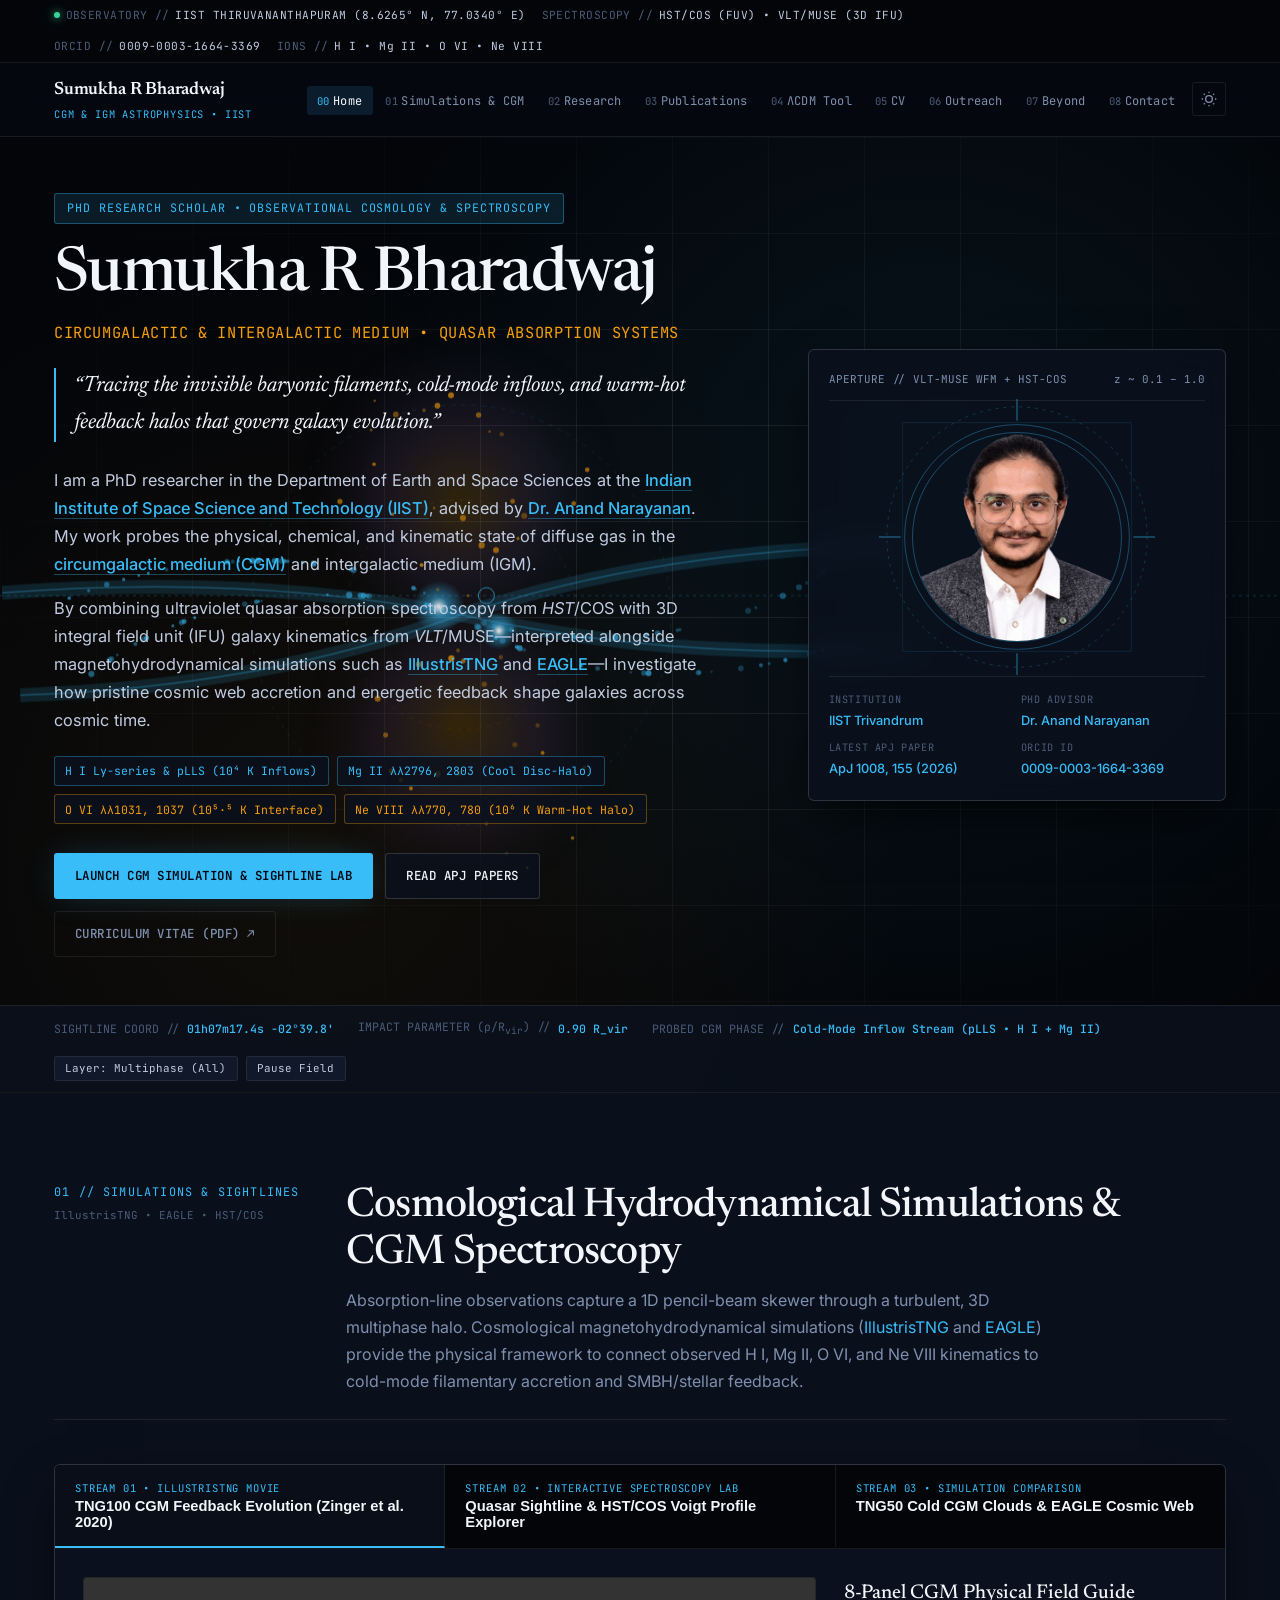
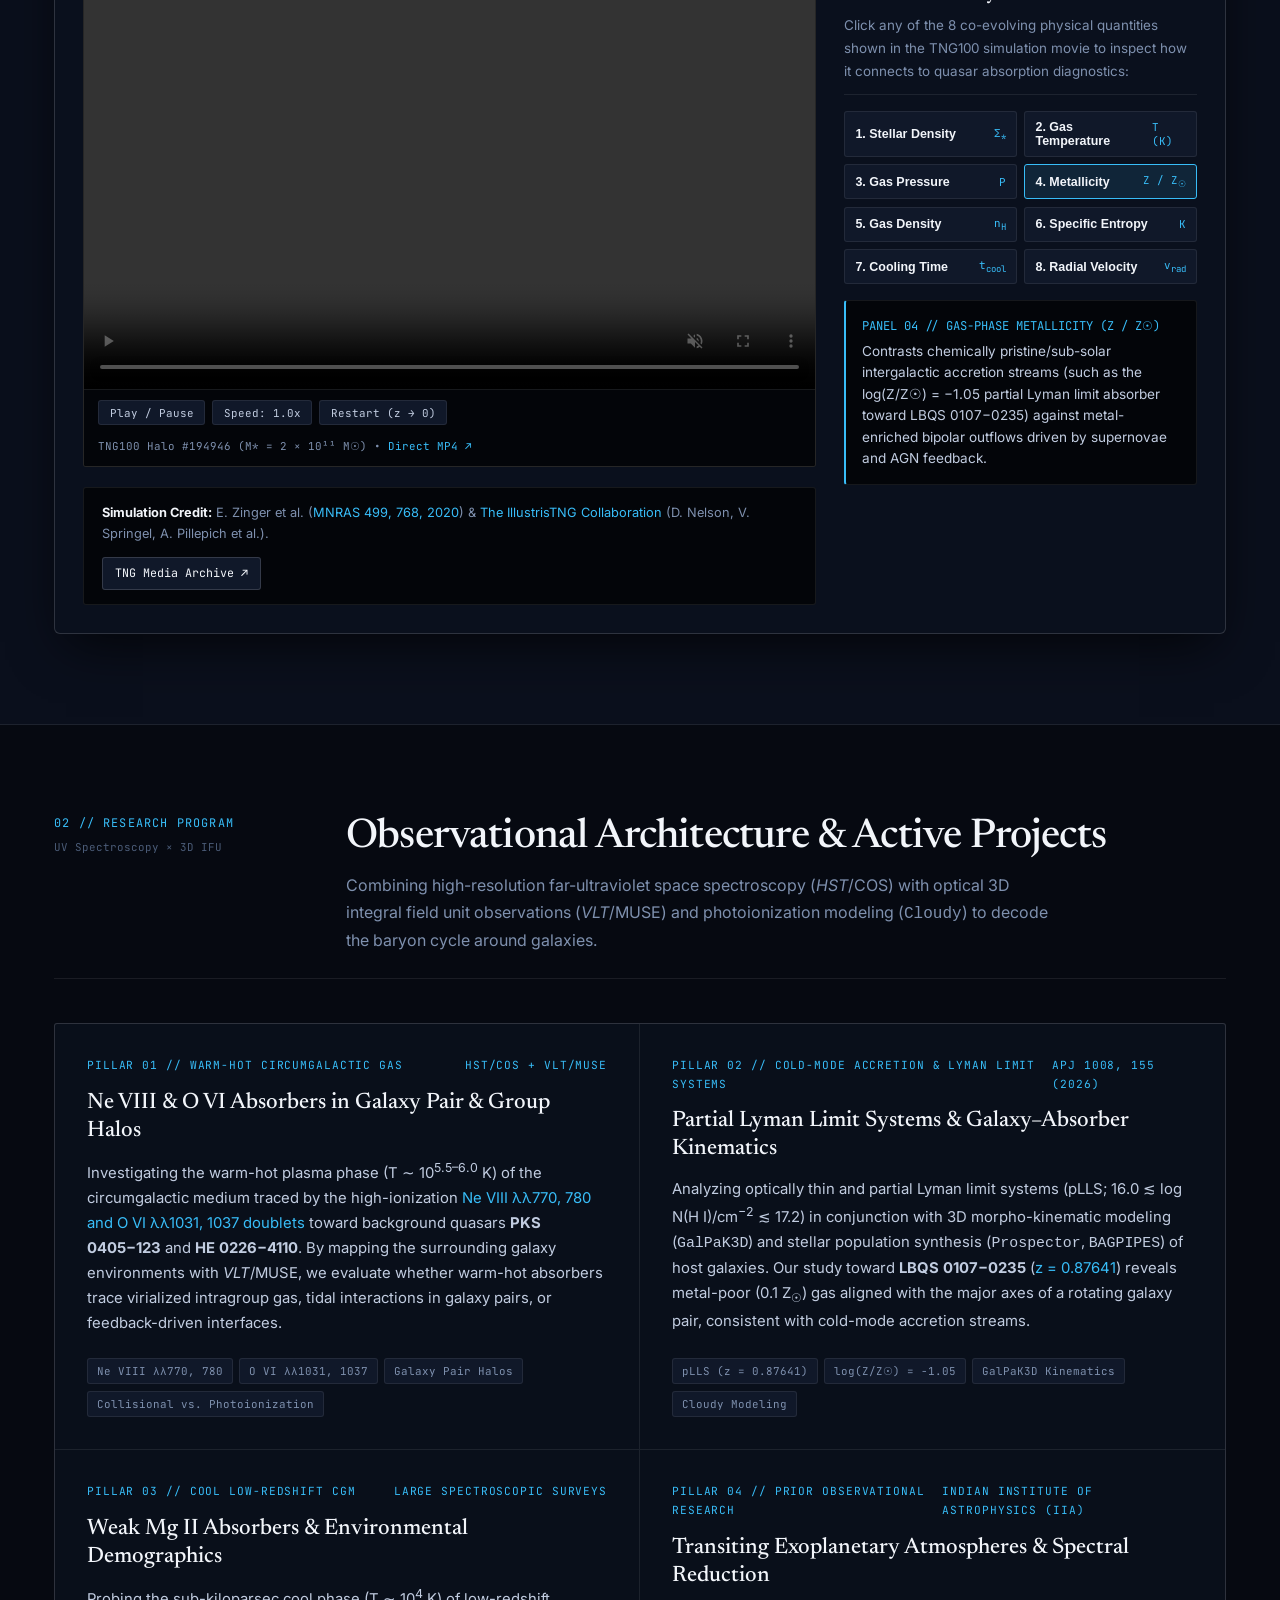
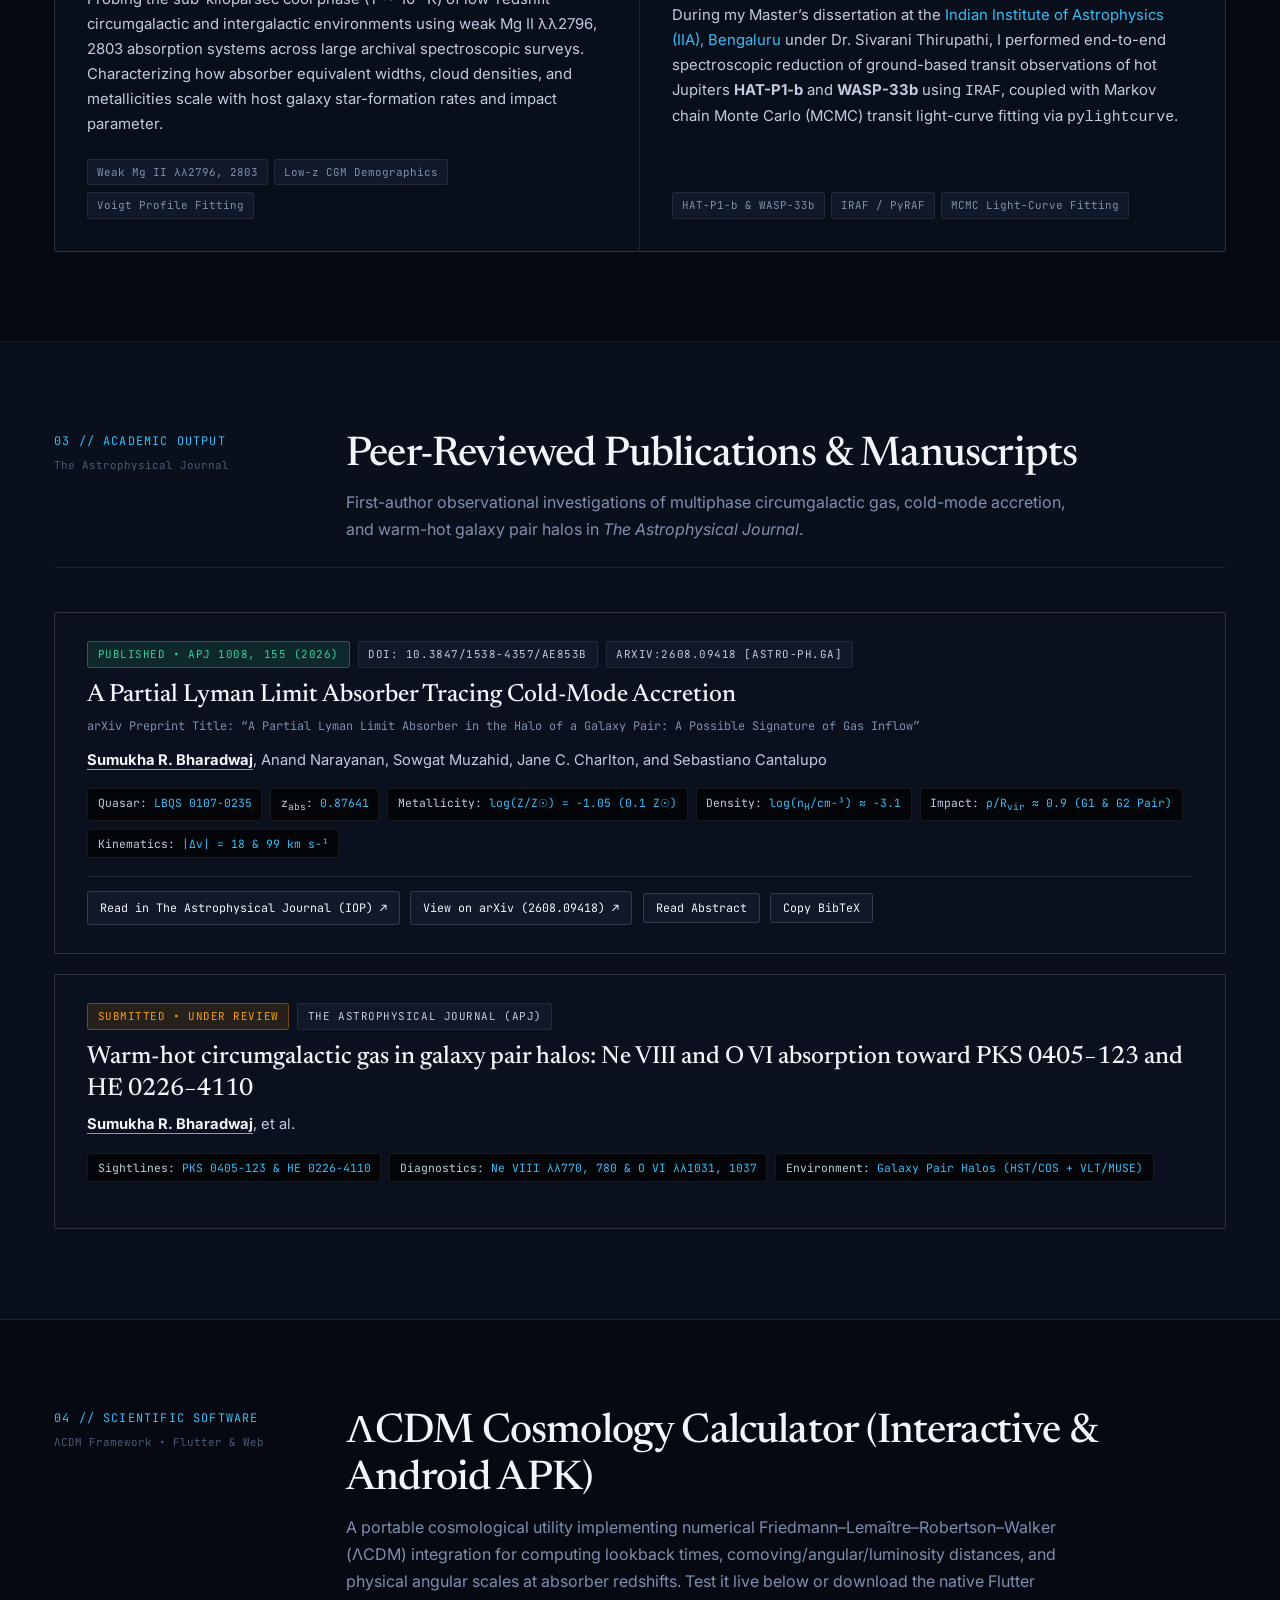
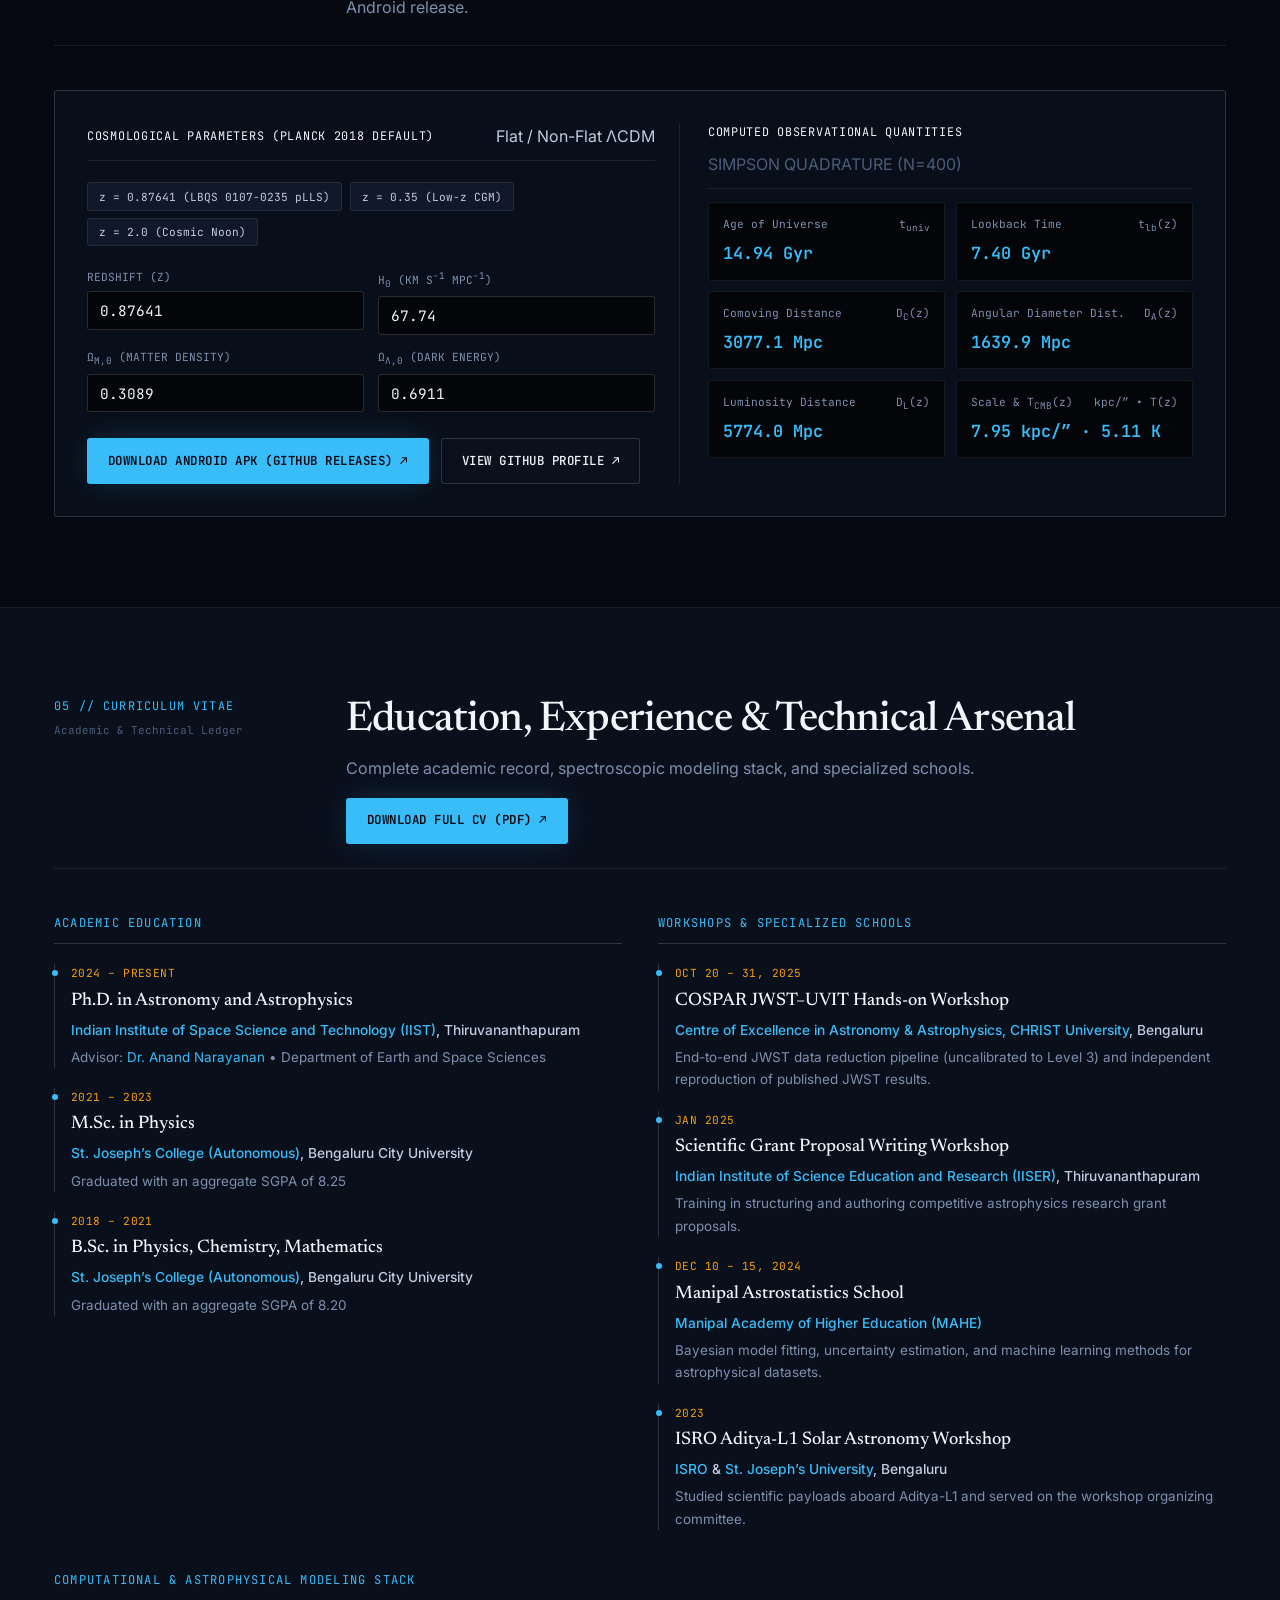
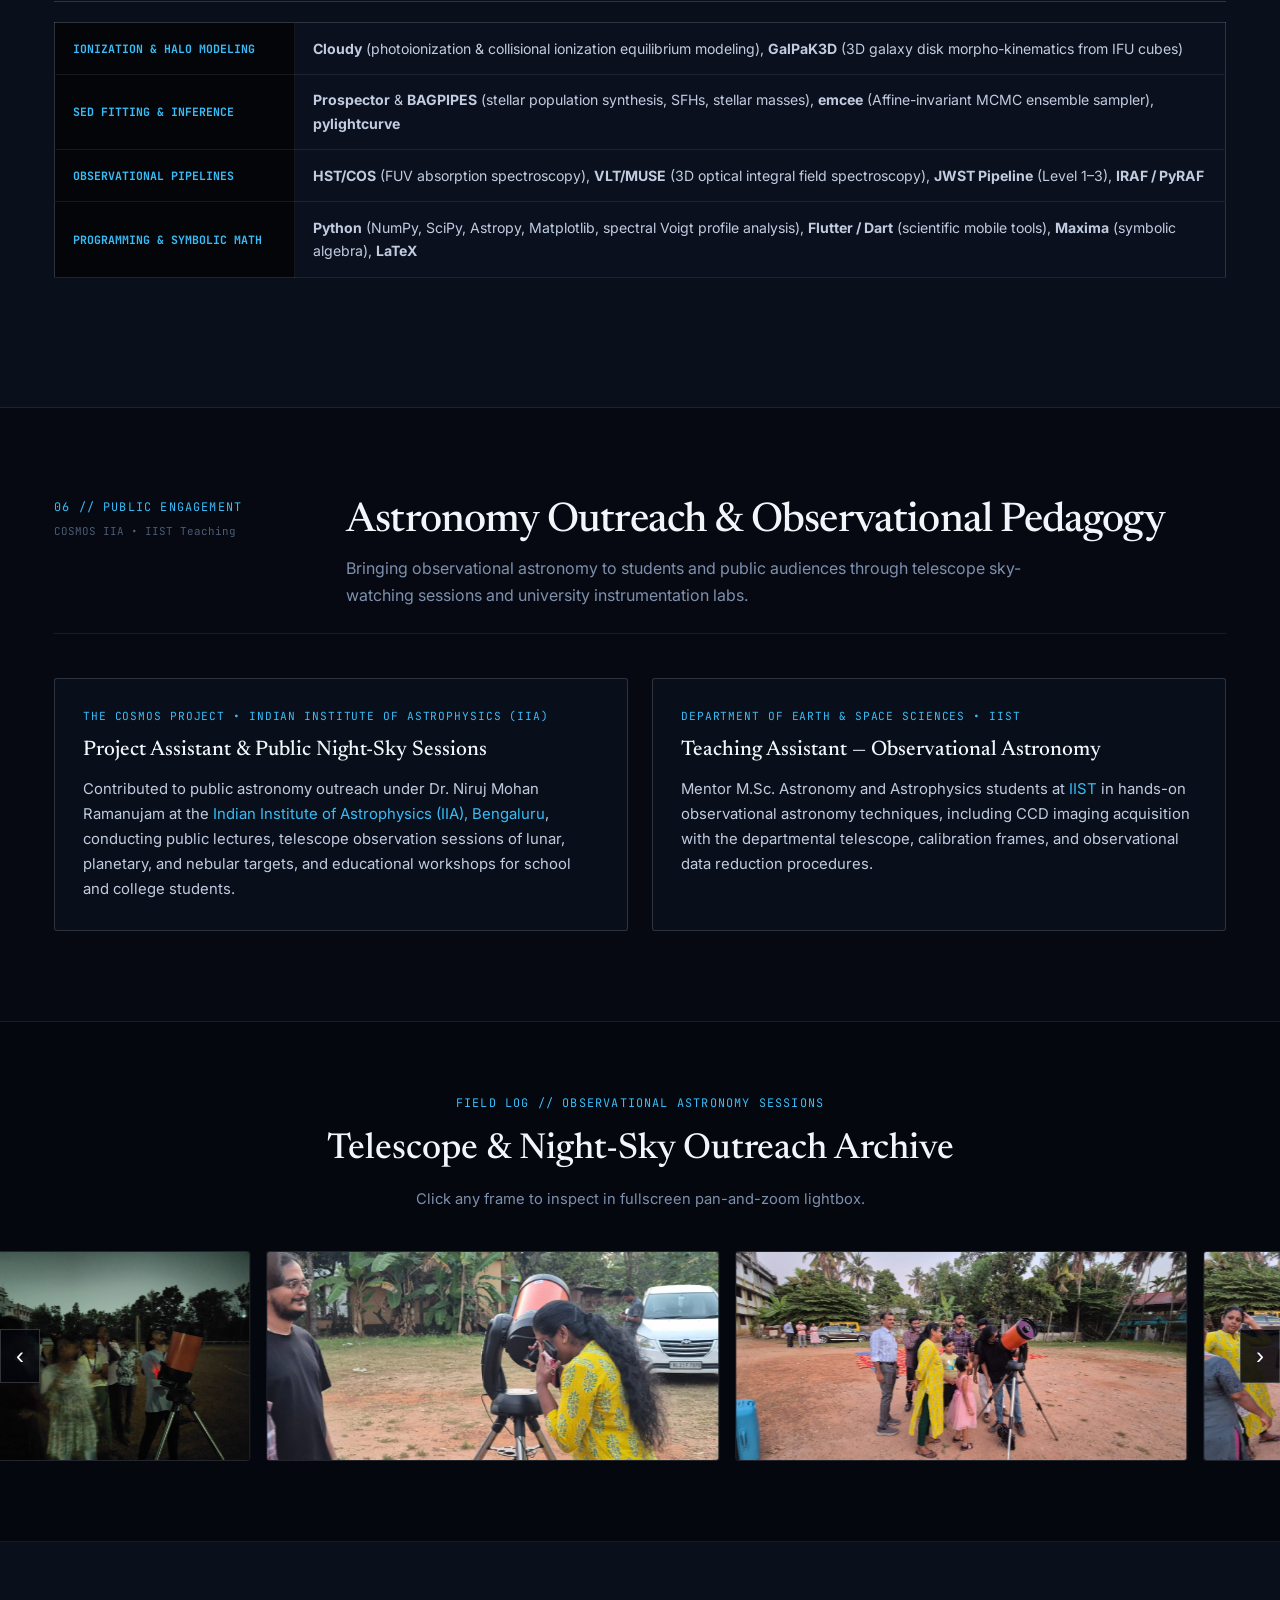
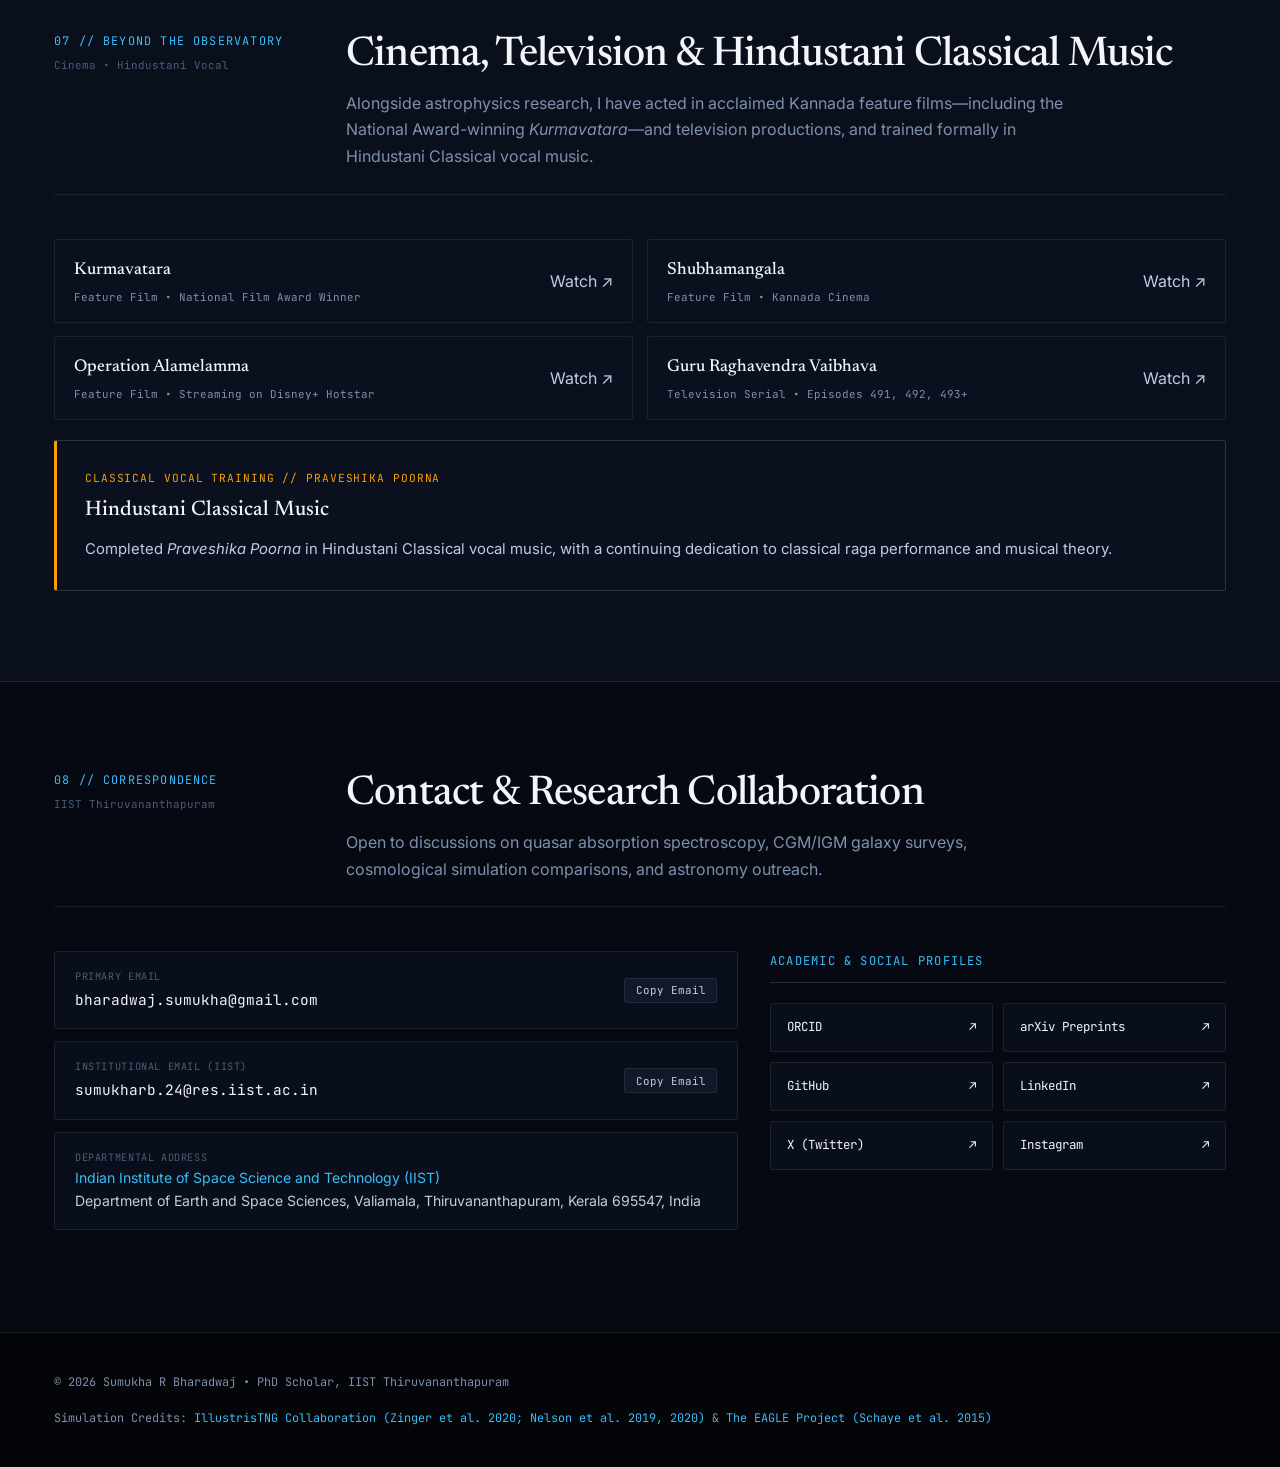
==== commit b50c200e: "Add interactive EAGLE Time Evolution viewer with rotation overview and Gas/Stars/DM videos" ====
--- a/index.html
+++ b/index.html
@@ -400,18 +400,63 @@
                                 </div>
                             </article>
 
-                            <article class="sim-atlas-card">
-                                <div class="sim-atlas-img-wrap">
-                                    <img src="https://astro.dur.ac.uk/ICC/Eagle/Highlights/extra_pics/rotation.png" alt="The EAGLE Cosmological Hydrodynamical Simulation Suite">
-                                    <span class="sim-atlas-badge">EAGLE // HYDRODYNAMICAL SUITE</span>
-                                </div>
+                            <article class="sim-atlas-card" id="eagle-sim-card">
+                                <div class="sim-atlas-img-wrap eagle-slider-wrap">
+                                    <!-- Slide 0: Rotation Main Image -->
+                                    <div class="eagle-slide active" data-slide="0">
+                                        <img src="https://astro.dur.ac.uk/ICC/Eagle/Highlights/extra_pics/rotation.png" alt="Time Evolution &amp; Rotation in EAGLE">
+                                    </div>
+
+                                    <!-- Slide 1: Gas Evolution Video -->
+                                    <div class="eagle-slide" data-slide="1">
+                                        <video class="eagle-video" loop muted playsinline controls preload="metadata">
+                                            <source src="https://astro.dur.ac.uk/ICC/Eagle/Highlights/eagle_extra_vids/GAS_EVO.webm" type="video/webm">
+                                            <source src="https://astro.dur.ac.uk/ICC/Eagle/Highlights/eagle_extra_vids/GAS_EVO.mp4" type="video/mp4">
+                                            Your browser does not support HTML5 video.
+                                        </video>
+                                    </div>
+
+                                    <!-- Slide 2: Stars Evolution Video -->
+                                    <div class="eagle-slide" data-slide="2">
+                                        <video class="eagle-video" loop muted playsinline controls preload="metadata">
+                                            <source src="https://astro.dur.ac.uk/ICC/Eagle/Highlights/eagle_extra_vids/STARS_EVO.webm" type="video/webm">
+                                            <source src="https://astro.dur.ac.uk/ICC/Eagle/Highlights/eagle_extra_vids/STARS_EVO.mp4" type="video/mp4">
+                                            Your browser does not support HTML5 video.
+                                        </video>
+                                    </div>
+
+                                    <!-- Slide 3: DM Halo Evolution Video -->
+                                    <div class="eagle-slide" data-slide="3">
+                                        <video class="eagle-video" loop muted playsinline controls preload="metadata">
+                                            <source src="https://astro.dur.ac.uk/ICC/Eagle/Highlights/eagle_extra_vids/DM_EVO.webm" type="video/webm">
+                                            <source src="https://astro.dur.ac.uk/ICC/Eagle/Highlights/eagle_extra_vids/DM_EVO.mp4" type="video/mp4">
+                                            Your browser does not support HTML5 video.
+                                        </video>
+                                    </div>
+
+                                    <!-- Navigation Chevrons -->
+                                    <button type="button" class="eagle-arrow eagle-arrow-prev" id="eagle-prev-btn" aria-label="Previous EAGLE View">&#x2039;</button>
+                                    <button type="button" class="eagle-arrow eagle-arrow-next" id="eagle-next-btn" aria-label="Next EAGLE View">&#x203A;</button>
+
+                                    <!-- Dynamic Badge -->
+                                    <span class="sim-atlas-badge" id="eagle-badge">EAGLE // ROTATION OVERVIEW</span>
+                                </div>
+
+                                <!-- Component Views Toolbar -->
+                                <div class="eagle-pill-bar" role="tablist" aria-label="EAGLE Component Views">
+                                    <button type="button" class="eagle-pill active" data-slide-target="0" role="tab" aria-selected="true">Rotation</button>
+                                    <button type="button" class="eagle-pill" data-slide-target="1" role="tab" aria-selected="false">Gas</button>
+                                    <button type="button" class="eagle-pill" data-slide-target="2" role="tab" aria-selected="false">Stars</button>
+                                    <button type="button" class="eagle-pill" data-slide-target="3" role="tab" aria-selected="false">DM Halo</button>
+                                </div>
+
                                 <div class="sim-atlas-body">
-                                    <h3 class="sim-atlas-title">The EAGLE Project: Galaxy Assembly &amp; Environments</h3>
-                                    <p class="sim-atlas-desc">
-                                        The <a href="https://astro.dur.ac.uk/ICC/Eagle/highlights.php" target="_blank" rel="noopener noreferrer">EAGLE cosmological hydrodynamical simulation suite</a> (<a href="https://academic.oup.com/mnras/article/446/1/521/1316115" target="_blank" rel="noopener noreferrer">Schaye et al. 2015</a>; <a href="https://academic.oup.com/mnras/article/450/2/1937/984366" target="_blank" rel="noopener noreferrer">Crain et al. 2015</a>) models 7 billion particles across a 100 cMpc volume, predicting the distribution of H I Lyman limit systems and warm-hot O VI/Ne VIII halos in group environments.
+                                    <h3 class="sim-atlas-title" id="eagle-title">Time Evolution in EAGLE: Galaxy Assembly</h3>
+                                    <p class="sim-atlas-desc" id="eagle-desc">
+                                        Multi-angle cuts and dynamical projections through the <a href="https://astro.dur.ac.uk/ICC/Eagle/highreader.php?page=evo" target="_blank" rel="noopener noreferrer">EAGLE cosmological volume</a> (<a href="https://academic.oup.com/mnras/article/446/1/521/1316115" target="_blank" rel="noopener noreferrer">Schaye et al. 2015</a>; <a href="https://academic.oup.com/mnras/article/450/2/1937/984366" target="_blank" rel="noopener noreferrer">Crain et al. 2015</a>), tracking the co-evolution of diffuse gas, stellar disks, and dark matter haloes across cosmic time.
                                     </p>
                                     <div class="sim-atlas-credit">
-                                        Credit: J. Schaye, R. A. Crain &amp; <a href="https://astro.dur.ac.uk/ICC/Eagle/highlights.php" target="_blank" rel="noopener noreferrer">The EAGLE Collaboration (Durham / Leiden)</a>
+                                        Credit: J. Schaye, R. A. Crain &amp; <a href="https://astro.dur.ac.uk/ICC/Eagle/highreader.php?page=evo" target="_blank" rel="noopener noreferrer">The EAGLE Project (Durham ICC / Leiden)</a> &bull; <a href="https://astro.dur.ac.uk/ICC/Eagle/highreader.php?page=evo" target="_blank" rel="noopener noreferrer">Time Evolution Archive &nearr;</a>
                                     </div>
                                 </div>
                             </article>
--- a/style.css
+++ b/style.css
@@ -1143,6 +1143,119 @@
     font-size: 0.64rem;
     padding: 0.2rem 0.5rem;
     border-radius: var(--radius-xs);
+    z-index: 5;
+    pointer-events: none;
+}
+
+/* EAGLE Multi-View Evolution Slider */
+.eagle-slider-wrap {
+    position: relative;
+    aspect-ratio: 16 / 10;
+    background-color: #020408;
+    overflow: hidden;
+}
+
+.eagle-slide {
+    position: absolute;
+    inset: 0;
+    width: 100%;
+    height: 100%;
+    opacity: 0;
+    visibility: hidden;
+    pointer-events: none;
+    transition: opacity 0.35s ease, visibility 0.35s ease;
+    background-color: #020408;
+}
+
+.eagle-slide.active {
+    opacity: 1;
+    visibility: visible;
+    pointer-events: auto;
+    z-index: 1;
+}
+
+.eagle-slide img,
+.eagle-slide video {
+    width: 100%;
+    height: 100%;
+    object-fit: cover;
+    display: block;
+}
+
+.eagle-arrow {
+    position: absolute;
+    top: 50%;
+    transform: translateY(-50%);
+    z-index: 10;
+    width: 34px;
+    height: 34px;
+    border-radius: 50%;
+    background: rgba(4, 8, 16, 0.8);
+    border: 1px solid rgba(255, 255, 255, 0.22);
+    color: var(--text-primary);
+    font-size: 1.4rem;
+    line-height: 1;
+    display: flex;
+    align-items: center;
+    justify-content: center;
+    cursor: pointer;
+    transition: all 0.2s var(--ease-out);
+    backdrop-filter: blur(8px);
+    -webkit-backdrop-filter: blur(8px);
+    padding: 0 0 2px 0;
+    box-shadow: 0 4px 12px rgba(0, 0, 0, 0.5);
+}
+
+.eagle-arrow:hover {
+    background: rgba(14, 165, 233, 0.45);
+    border-color: var(--accent-cold);
+    color: #fff;
+    transform: translateY(-50%) scale(1.12);
+}
+
+.eagle-arrow-prev {
+    left: 0.6rem;
+}
+
+.eagle-arrow-next {
+    right: 0.6rem;
+}
+
+.eagle-pill-bar {
+    display: flex;
+    gap: 0.4rem;
+    padding: 0.55rem 0.85rem;
+    background: rgba(8, 13, 23, 0.75);
+    border-bottom: 1px solid var(--border-hairline);
+    flex-wrap: wrap;
+    align-items: center;
+}
+
+.eagle-pill {
+    padding: 0.22rem 0.65rem;
+    border-radius: 999px;
+    font-family: var(--font-mono);
+    font-size: 0.68rem;
+    font-weight: 500;
+    letter-spacing: 0.03em;
+    background: rgba(255, 255, 255, 0.04);
+    border: 1px solid var(--border-hairline);
+    color: var(--text-muted);
+    cursor: pointer;
+    transition: all 0.2s var(--ease-out);
+}
+
+.eagle-pill:hover {
+    background: rgba(255, 255, 255, 0.09);
+    border-color: var(--border-strong);
+    color: var(--text-primary);
+}
+
+.eagle-pill.active {
+    background: rgba(14, 165, 233, 0.18);
+    border-color: var(--accent-cold);
+    color: var(--accent-cold);
+    box-shadow: 0 0 10px rgba(14, 165, 233, 0.2);
 }
 
 .sim-atlas-body {
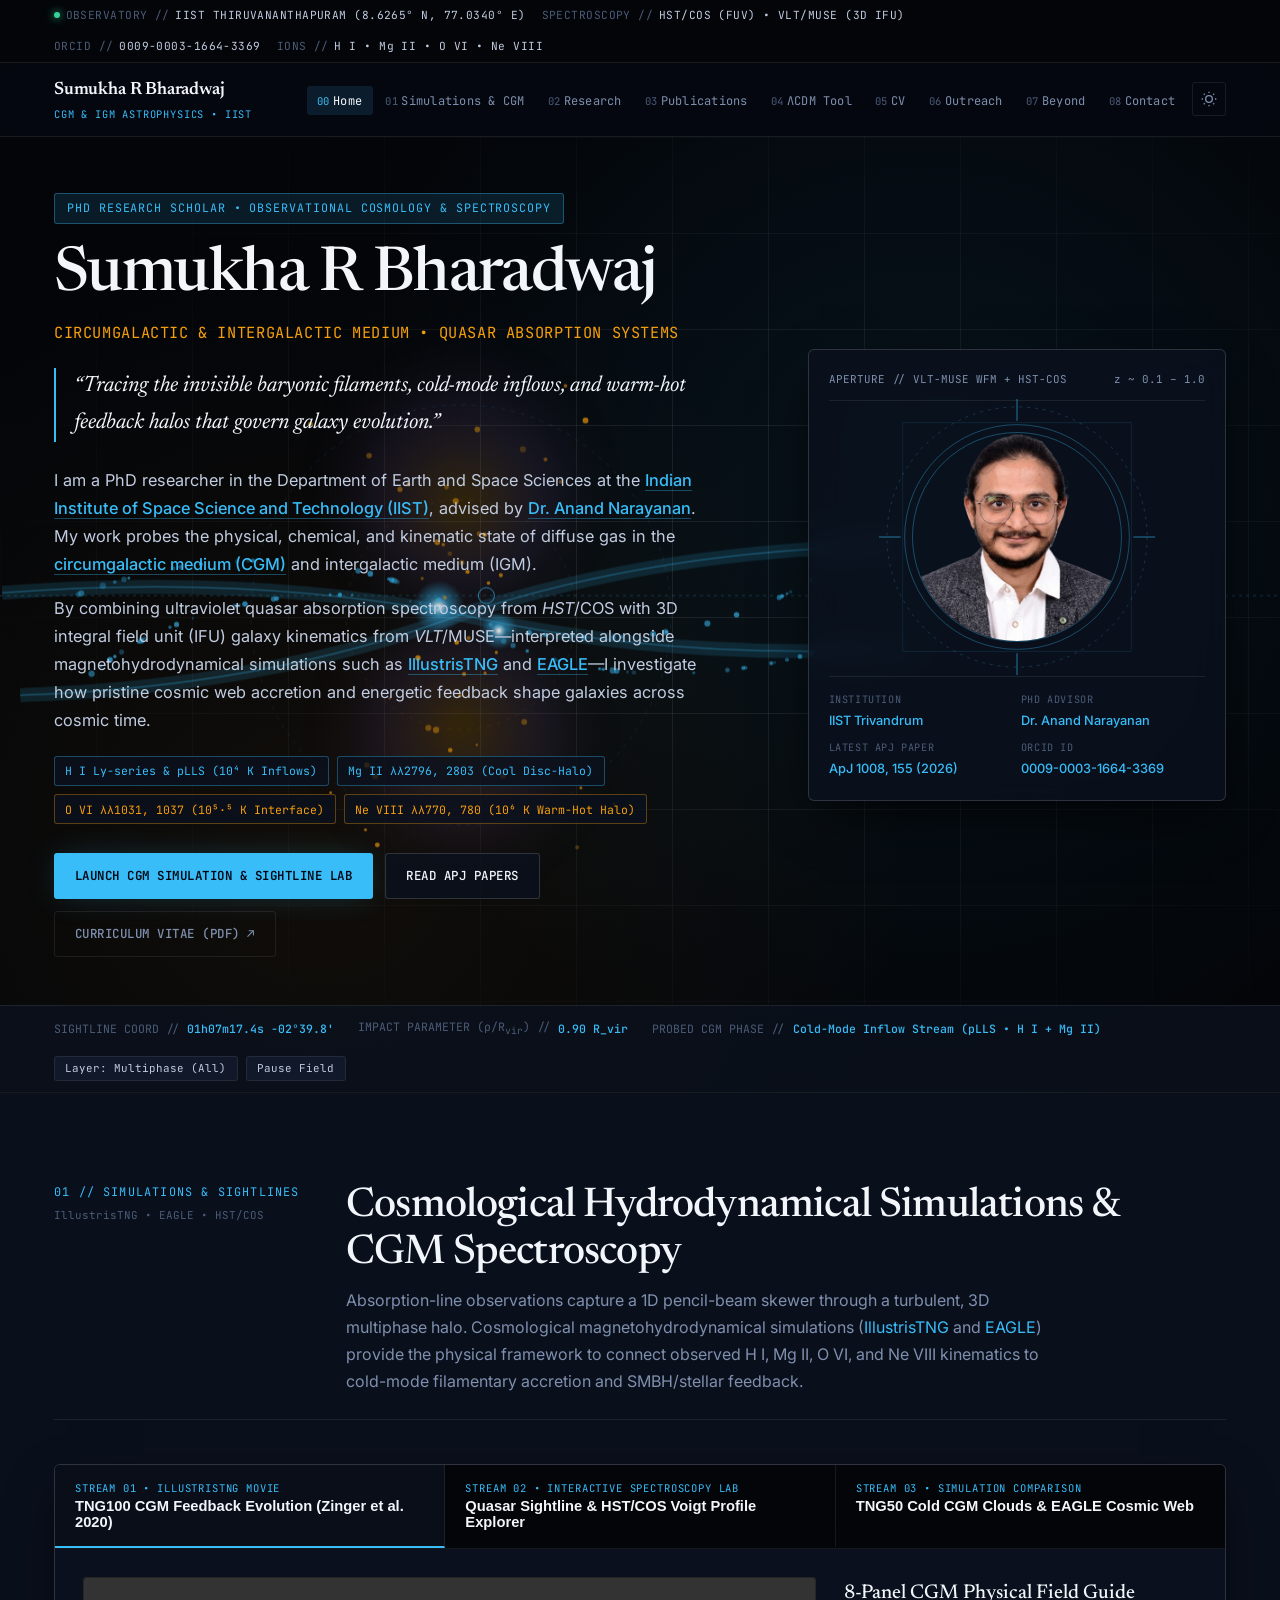
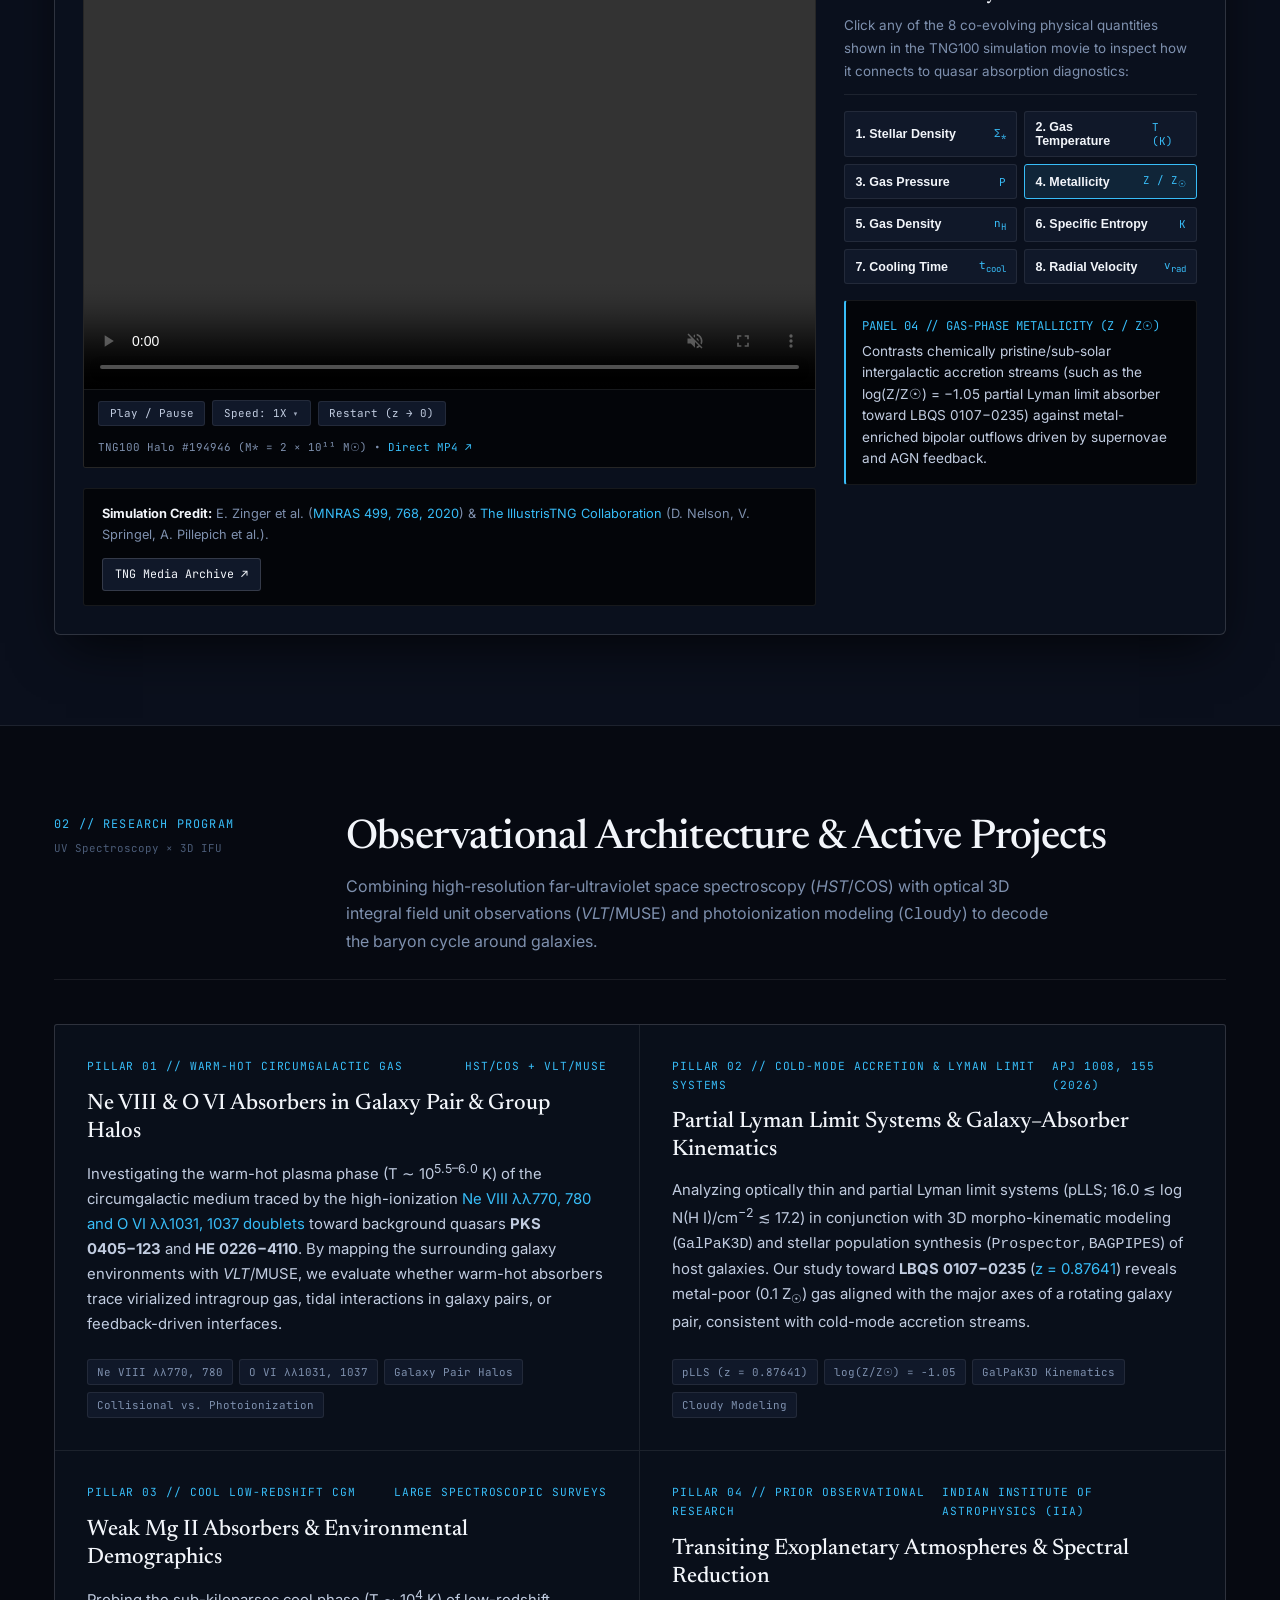
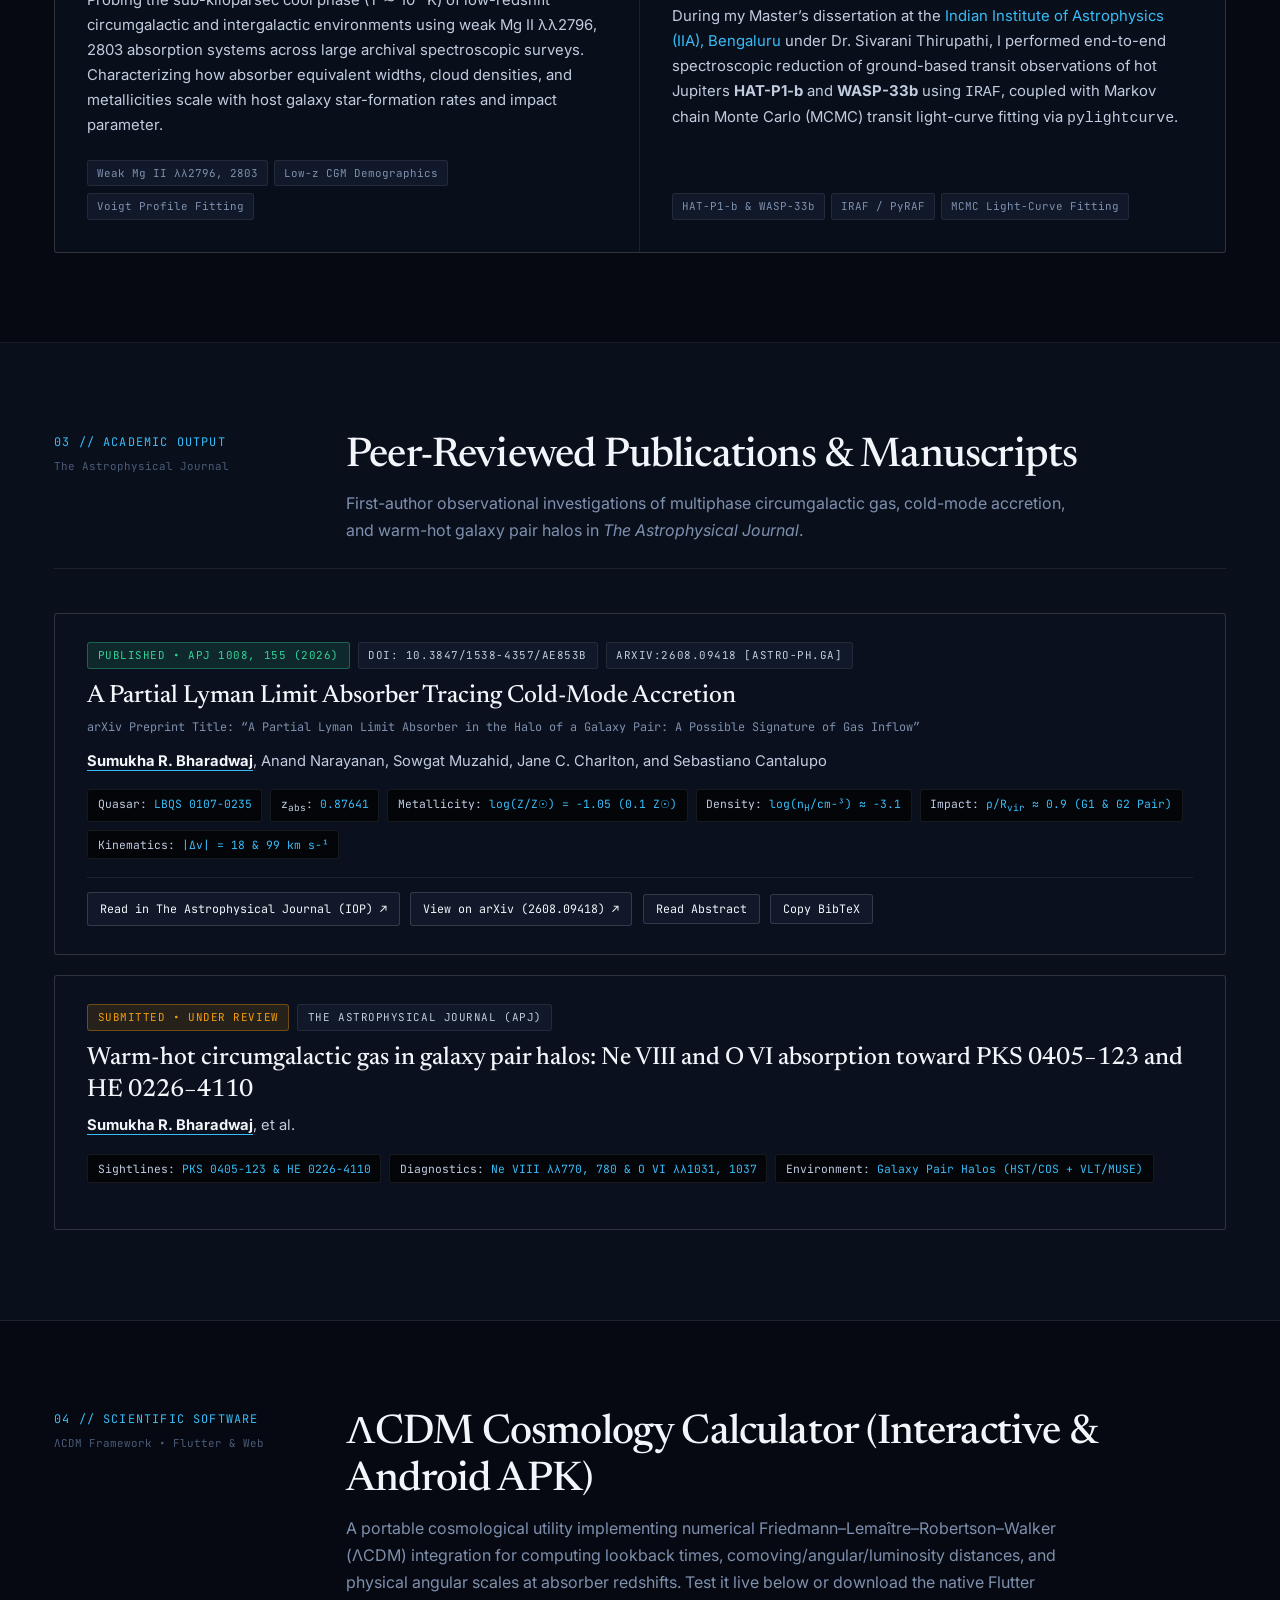
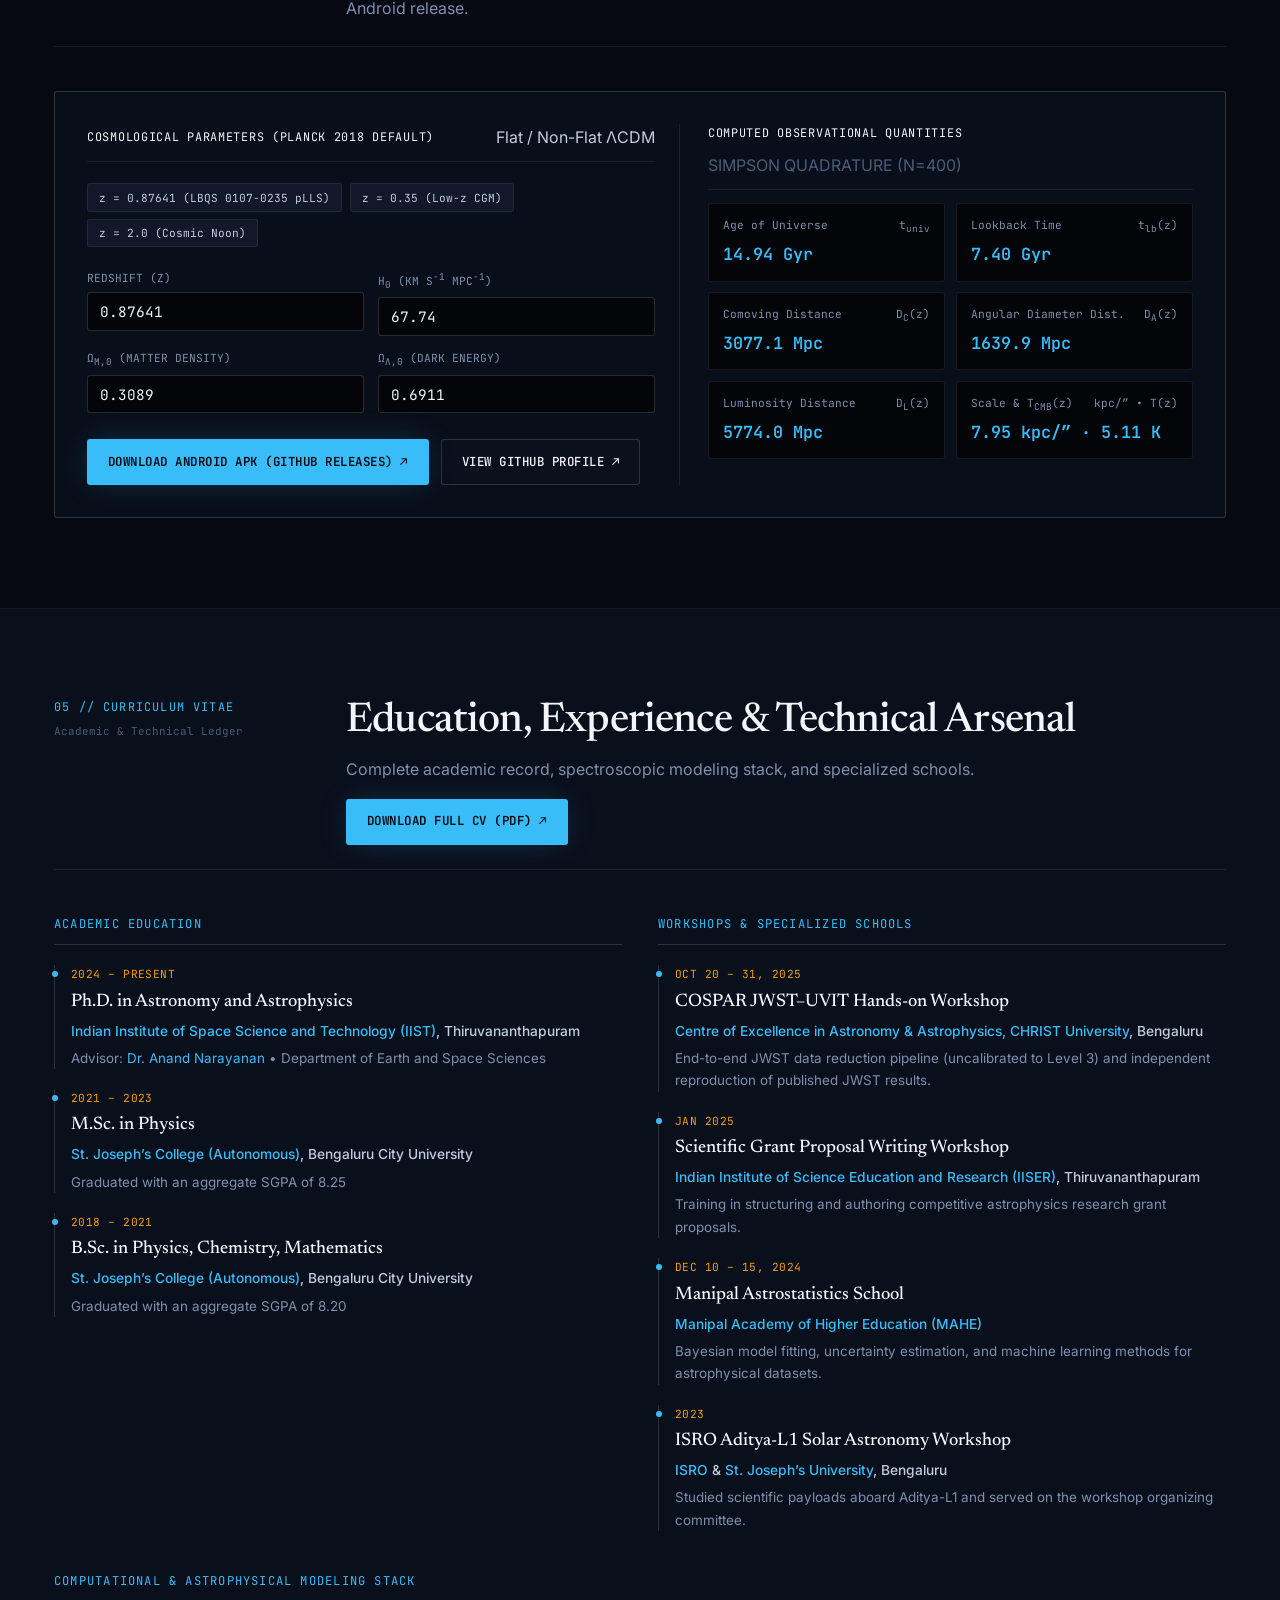
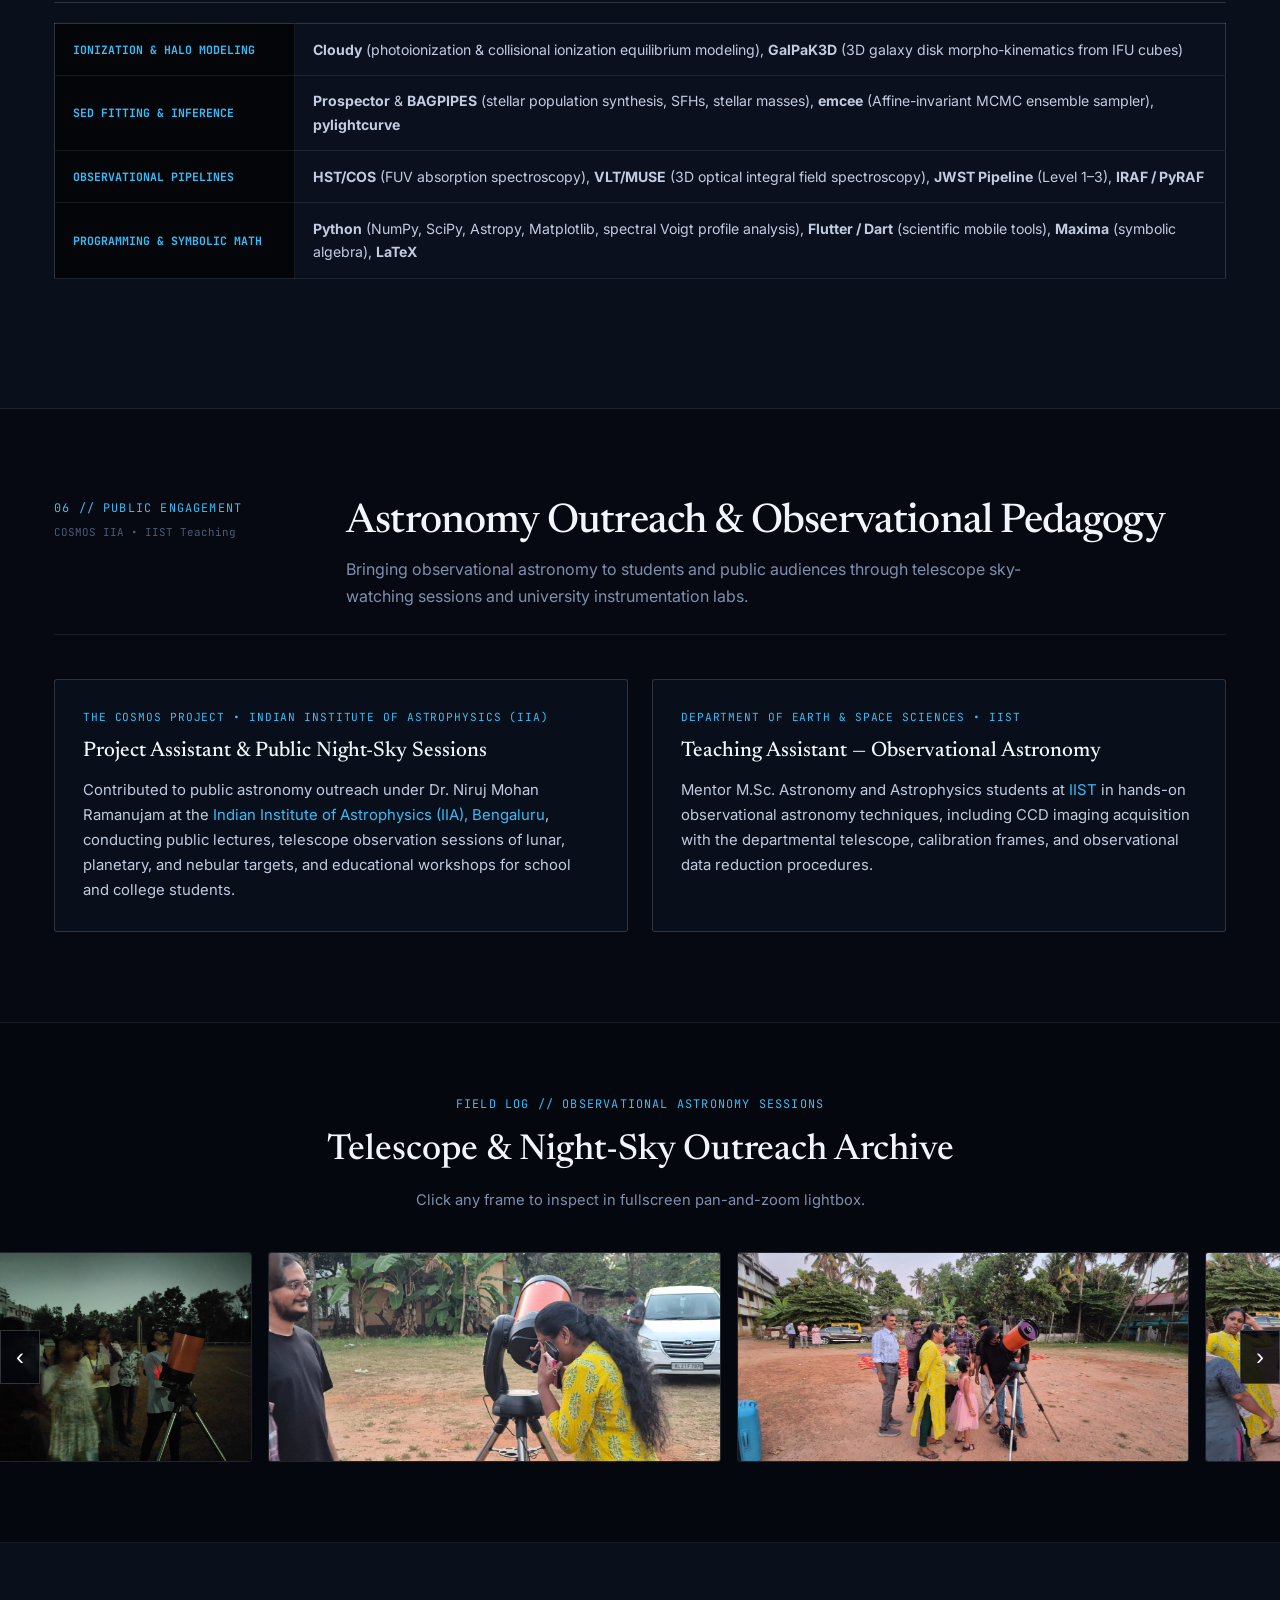
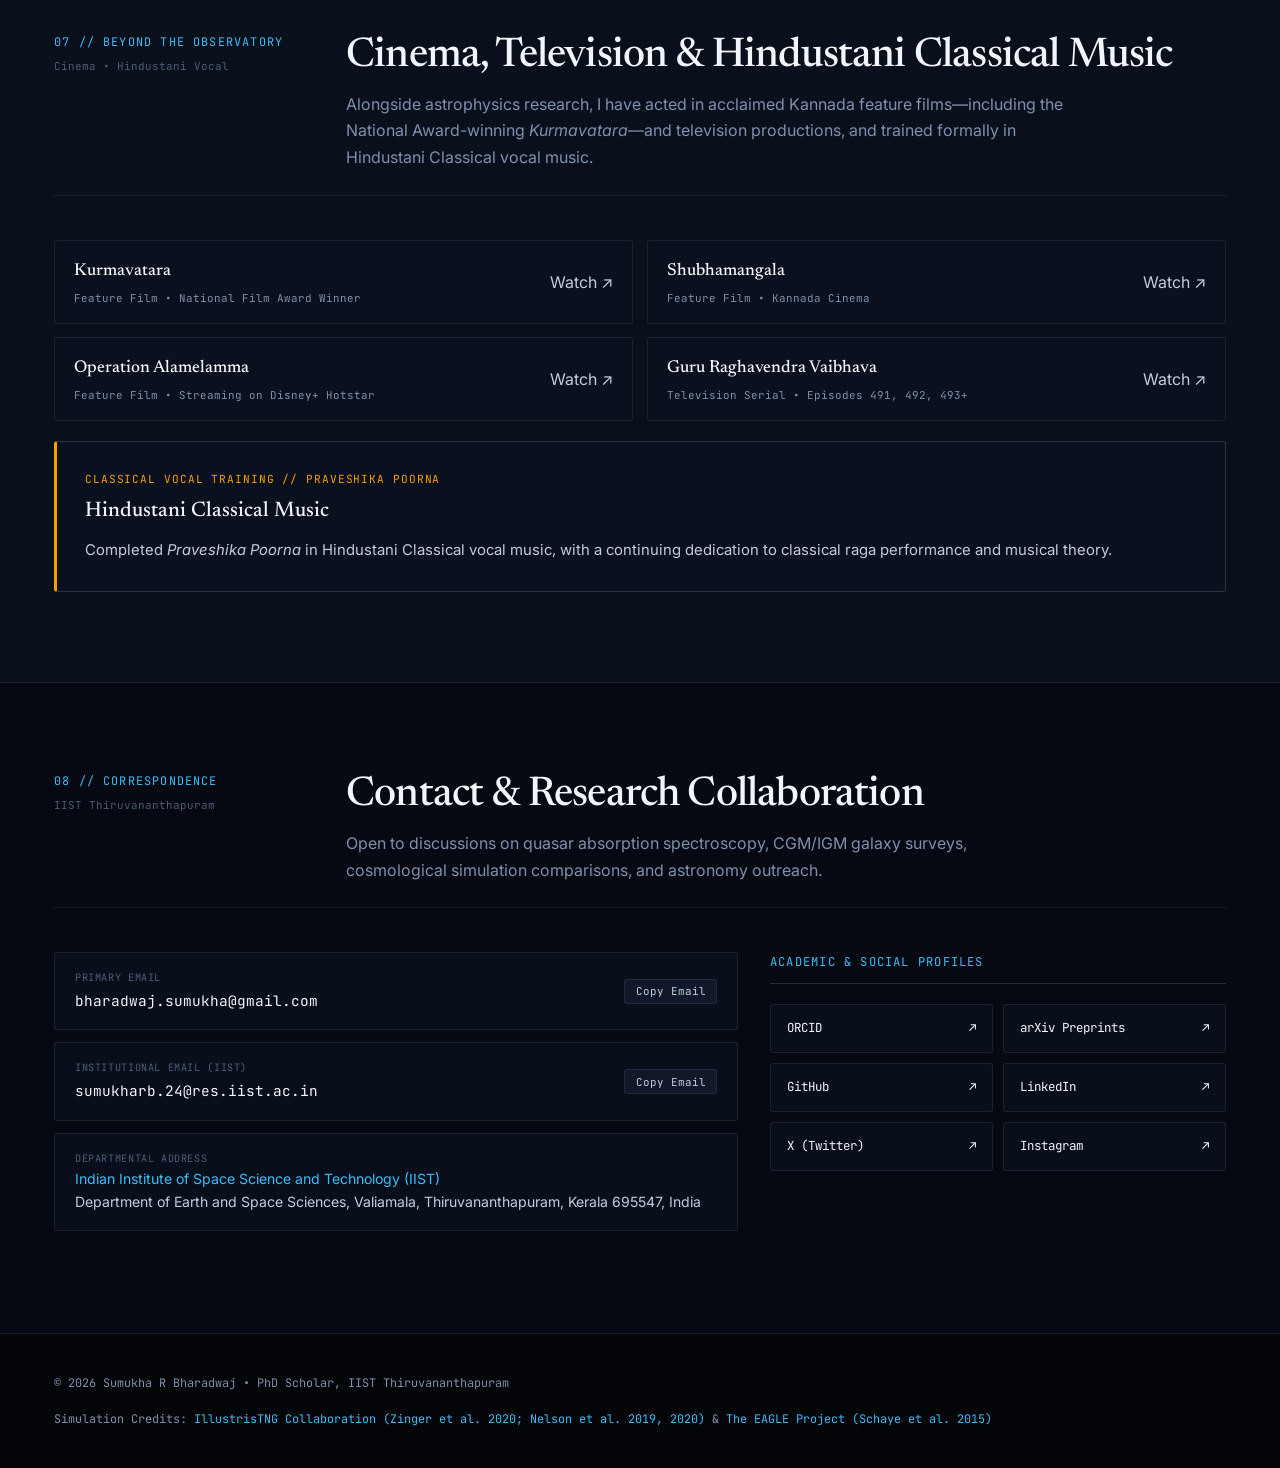
==== commit a74ff454: "Add universal playback speed dropdown menu (0.5X, 0.75X, 1X, 1.25X, 1.5X, 1.75X, 2X) for all simulat" ====
--- a/index.html
+++ b/index.html
@@ -246,7 +246,20 @@
                                     <div class="tng-video-controls-bar">
                                         <div class="tng-ctrl-group">
                                             <button type="button" class="hud-btn" id="tng-play-btn">Play / Pause</button>
-                                            <button type="button" class="hud-btn" id="tng-rate-btn">Speed: 1.0x</button>
+                                            <div class="video-speed-dropdown" data-video-target="tng-main-video">
+                                                <button type="button" class="hud-btn speed-dropdown-btn" id="tng-rate-btn" aria-haspopup="true" aria-expanded="false" title="Video speed">
+                                                    <span class="speed-btn-label">Speed: 1X</span> <span class="speed-btn-caret">&#x25BE;</span>
+                                                </button>
+                                                <div class="speed-dropdown-menu" role="menu">
+                                                    <button type="button" class="speed-menu-item" data-speed="0.5" role="menuitem">0.5X</button>
+                                                    <button type="button" class="speed-menu-item" data-speed="0.75" role="menuitem">0.75X</button>
+                                                    <button type="button" class="speed-menu-item active" data-speed="1" role="menuitem">1X</button>
+                                                    <button type="button" class="speed-menu-item" data-speed="1.25" role="menuitem">1.25X</button>
+                                                    <button type="button" class="speed-menu-item" data-speed="1.5" role="menuitem">1.5X</button>
+                                                    <button type="button" class="speed-menu-item" data-speed="1.75" role="menuitem">1.75X</button>
+                                                    <button type="button" class="speed-menu-item" data-speed="2" role="menuitem">2X</button>
+                                                </div>
+                                            </div>
                                             <button type="button" class="hud-btn" id="tng-restart-btn">Restart (z &rarr; 0)</button>
                                         </div>
                                         <span class="tng-status-note" id="tng-status-text">TNG100 Halo #194946 (M* = 2 &times; 10&sup1;&sup1; M&#9737;) &bull; <a href="https://www.tng-project.org/movies/tng/tng100_sb0_194946_zinger20.mp4" target="_blank" rel="noopener noreferrer">Direct MP4 &nearr;</a></span>
@@ -367,11 +380,25 @@
                         <div class="sim-atlas-grid">
                             <article class="sim-atlas-card">
                                 <div class="sim-atlas-img-wrap">
-                                    <video autoplay loop muted playsinline controls preload="metadata">
+                                    <video id="tng50-gal-video" autoplay loop muted playsinline controls preload="metadata">
                                         <source src="https://www.tng-project.org/movies/tng/tng50_single_galaxy_formation_g2_1080p.mp4" type="video/mp4">
                                         Your browser does not support HTML5 video.
                                     </video>
                                     <span class="sim-atlas-badge">TNG50 // GALAXY FORMATION</span>
+                                    <div class="video-speed-dropdown atlas-overlay-speed" data-video-target="tng50-gal-video">
+                                        <button type="button" class="speed-dropdown-btn hud-speed-pill" aria-haspopup="true" aria-expanded="false" title="Video playback speed">
+                                            <span class="speed-btn-label">Speed: 1X</span> <span class="speed-btn-caret">&#x25BE;</span>
+                                        </button>
+                                        <div class="speed-dropdown-menu" role="menu">
+                                            <button type="button" class="speed-menu-item" data-speed="0.5" role="menuitem">0.5X</button>
+                                            <button type="button" class="speed-menu-item" data-speed="0.75" role="menuitem">0.75X</button>
+                                            <button type="button" class="speed-menu-item active" data-speed="1" role="menuitem">1X</button>
+                                            <button type="button" class="speed-menu-item" data-speed="1.25" role="menuitem">1.25X</button>
+                                            <button type="button" class="speed-menu-item" data-speed="1.5" role="menuitem">1.5X</button>
+                                            <button type="button" class="speed-menu-item" data-speed="1.75" role="menuitem">1.75X</button>
+                                            <button type="button" class="speed-menu-item" data-speed="2" role="menuitem">2X</button>
+                                        </div>
+                                    </div>
                                 </div>
                                 <div class="sim-atlas-body">
                                     <h3 class="sim-atlas-title">Single Galaxy Formation &amp; Kinematics in TNG50</h3>
@@ -440,14 +467,46 @@
 
                                     <!-- Dynamic Badge -->
                                     <span class="sim-atlas-badge" id="eagle-badge">EAGLE // ROTATION OVERVIEW</span>
+
+                                    <!-- Top-Right Speed Dropdown -->
+                                    <div class="video-speed-dropdown atlas-overlay-speed" data-video-target="eagle-videos">
+                                        <button type="button" class="speed-dropdown-btn hud-speed-pill" aria-haspopup="true" aria-expanded="false" title="EAGLE video playback speed">
+                                            <span class="speed-btn-label">Speed: 1X</span> <span class="speed-btn-caret">&#x25BE;</span>
+                                        </button>
+                                        <div class="speed-dropdown-menu" role="menu">
+                                            <button type="button" class="speed-menu-item" data-speed="0.5" role="menuitem">0.5X</button>
+                                            <button type="button" class="speed-menu-item" data-speed="0.75" role="menuitem">0.75X</button>
+                                            <button type="button" class="speed-menu-item active" data-speed="1" role="menuitem">1X</button>
+                                            <button type="button" class="speed-menu-item" data-speed="1.25" role="menuitem">1.25X</button>
+                                            <button type="button" class="speed-menu-item" data-speed="1.5" role="menuitem">1.5X</button>
+                                            <button type="button" class="speed-menu-item" data-speed="1.75" role="menuitem">1.75X</button>
+                                            <button type="button" class="speed-menu-item" data-speed="2" role="menuitem">2X</button>
+                                        </div>
+                                    </div>
                                 </div>
 
                                 <!-- Component Views Toolbar -->
                                 <div class="eagle-pill-bar" role="tablist" aria-label="EAGLE Component Views">
-                                    <button type="button" class="eagle-pill active" data-slide-target="0" role="tab" aria-selected="true">Rotation</button>
-                                    <button type="button" class="eagle-pill" data-slide-target="1" role="tab" aria-selected="false">Gas</button>
-                                    <button type="button" class="eagle-pill" data-slide-target="2" role="tab" aria-selected="false">Stars</button>
-                                    <button type="button" class="eagle-pill" data-slide-target="3" role="tab" aria-selected="false">DM Halo</button>
+                                    <div class="eagle-pill-group">
+                                        <button type="button" class="eagle-pill active" data-slide-target="0" role="tab" aria-selected="true">Rotation</button>
+                                        <button type="button" class="eagle-pill" data-slide-target="1" role="tab" aria-selected="false">Gas</button>
+                                        <button type="button" class="eagle-pill" data-slide-target="2" role="tab" aria-selected="false">Stars</button>
+                                        <button type="button" class="eagle-pill" data-slide-target="3" role="tab" aria-selected="false">DM Halo</button>
+                                    </div>
+                                    <div class="video-speed-dropdown eagle-pill-speed" data-video-target="eagle-videos">
+                                        <button type="button" class="eagle-pill speed-dropdown-btn" aria-haspopup="true" aria-expanded="false" title="EAGLE video playback speed">
+                                            <span class="speed-btn-label">Speed: 1X</span> <span class="speed-btn-caret">&#x25BE;</span>
+                                        </button>
+                                        <div class="speed-dropdown-menu" role="menu">
+                                            <button type="button" class="speed-menu-item" data-speed="0.5" role="menuitem">0.5X</button>
+                                            <button type="button" class="speed-menu-item" data-speed="0.75" role="menuitem">0.75X</button>
+                                            <button type="button" class="speed-menu-item active" data-speed="1" role="menuitem">1X</button>
+                                            <button type="button" class="speed-menu-item" data-speed="1.25" role="menuitem">1.25X</button>
+                                            <button type="button" class="speed-menu-item" data-speed="1.5" role="menuitem">1.5X</button>
+                                            <button type="button" class="speed-menu-item" data-speed="1.75" role="menuitem">1.75X</button>
+                                            <button type="button" class="speed-menu-item" data-speed="2" role="menuitem">2X</button>
+                                        </div>
+                                    </div>
                                 </div>
 
                                 <div class="sim-atlas-body">
--- a/style.css
+++ b/style.css
@@ -1221,12 +1221,131 @@
     right: 0.6rem;
 }
 
+/* Universal Video Speed Dropdowns */
+.video-speed-dropdown {
+    position: relative;
+    display: inline-block;
+}
+
+.speed-dropdown-btn {
+    cursor: pointer;
+    user-select: none;
+    display: inline-flex;
+    align-items: center;
+    gap: 0.35rem;
+}
+
+.speed-btn-caret {
+    font-size: 0.72rem;
+    transition: transform 0.2s var(--ease-out);
+    opacity: 0.8;
+}
+
+.video-speed-dropdown.open .speed-btn-caret {
+    transform: rotate(180deg);
+}
+
+.speed-dropdown-menu {
+    position: absolute;
+    top: calc(100% + 6px);
+    right: 0;
+    min-width: 95px;
+    background: rgba(5, 10, 20, 0.96);
+    border: 1px solid var(--border-strong);
+    border-radius: var(--radius-sm);
+    padding: 0.35rem 0;
+    box-shadow: 0 8px 24px rgba(0, 0, 0, 0.7), 0 0 16px rgba(14, 165, 233, 0.15);
+    backdrop-filter: blur(12px);
+    -webkit-backdrop-filter: blur(12px);
+    opacity: 0;
+    visibility: hidden;
+    transform: translateY(-6px);
+    transition: opacity 0.2s ease, transform 0.2s ease, visibility 0.2s;
+    z-index: 100;
+    display: flex;
+    flex-direction: column;
+}
+
+/* Open upwards if inside controls bar */
+.tng-video-controls-bar .speed-dropdown-menu {
+    bottom: calc(100% + 6px);
+    top: auto;
+    transform: translateY(6px);
+}
+
+.video-speed-dropdown.open .speed-dropdown-menu {
+    opacity: 1;
+    visibility: visible;
+    transform: translateY(0);
+    pointer-events: auto;
+}
+
+.speed-menu-item {
+    display: block;
+    width: 100%;
+    text-align: left;
+    padding: 0.32rem 0.8rem;
+    background: none;
+    border: none;
+    font-family: var(--font-mono);
+    font-size: 0.72rem;
+    color: var(--text-secondary);
+    cursor: pointer;
+    transition: all 0.15s ease;
+}
+
+.speed-menu-item:hover {
+    background: rgba(14, 165, 233, 0.18);
+    color: var(--text-bright);
+}
+
+.speed-menu-item.active {
+    color: var(--accent-cold);
+    font-weight: 700;
+    background: rgba(14, 165, 233, 0.26);
+}
+
+.atlas-overlay-speed {
+    position: absolute;
+    top: 0.6rem;
+    right: 0.6rem;
+    z-index: 10;
+}
+
+.hud-speed-pill {
+    background: rgba(4, 8, 16, 0.85);
+    border: 1px solid var(--border-strong);
+    color: var(--accent-cold);
+    font-family: var(--font-mono);
+    font-size: 0.65rem;
+    padding: 0.2rem 0.55rem;
+    border-radius: 999px;
+    backdrop-filter: blur(8px);
+    -webkit-backdrop-filter: blur(8px);
+    transition: all 0.2s var(--ease-out);
+    box-shadow: 0 2px 8px rgba(0, 0, 0, 0.4);
+}
+
+.hud-speed-pill:hover {
+    background: rgba(14, 165, 233, 0.25);
+    border-color: var(--accent-cold);
+    color: #fff;
+}
+
 .eagle-pill-bar {
     display: flex;
-    gap: 0.4rem;
+    justify-content: space-between;
+    align-items: center;
+    gap: 0.5rem;
     padding: 0.55rem 0.85rem;
     background: rgba(8, 13, 23, 0.75);
     border-bottom: 1px solid var(--border-hairline);
+    flex-wrap: wrap;
+}
+
+.eagle-pill-group {
+    display: flex;
+    gap: 0.4rem;
     flex-wrap: wrap;
     align-items: center;
 }
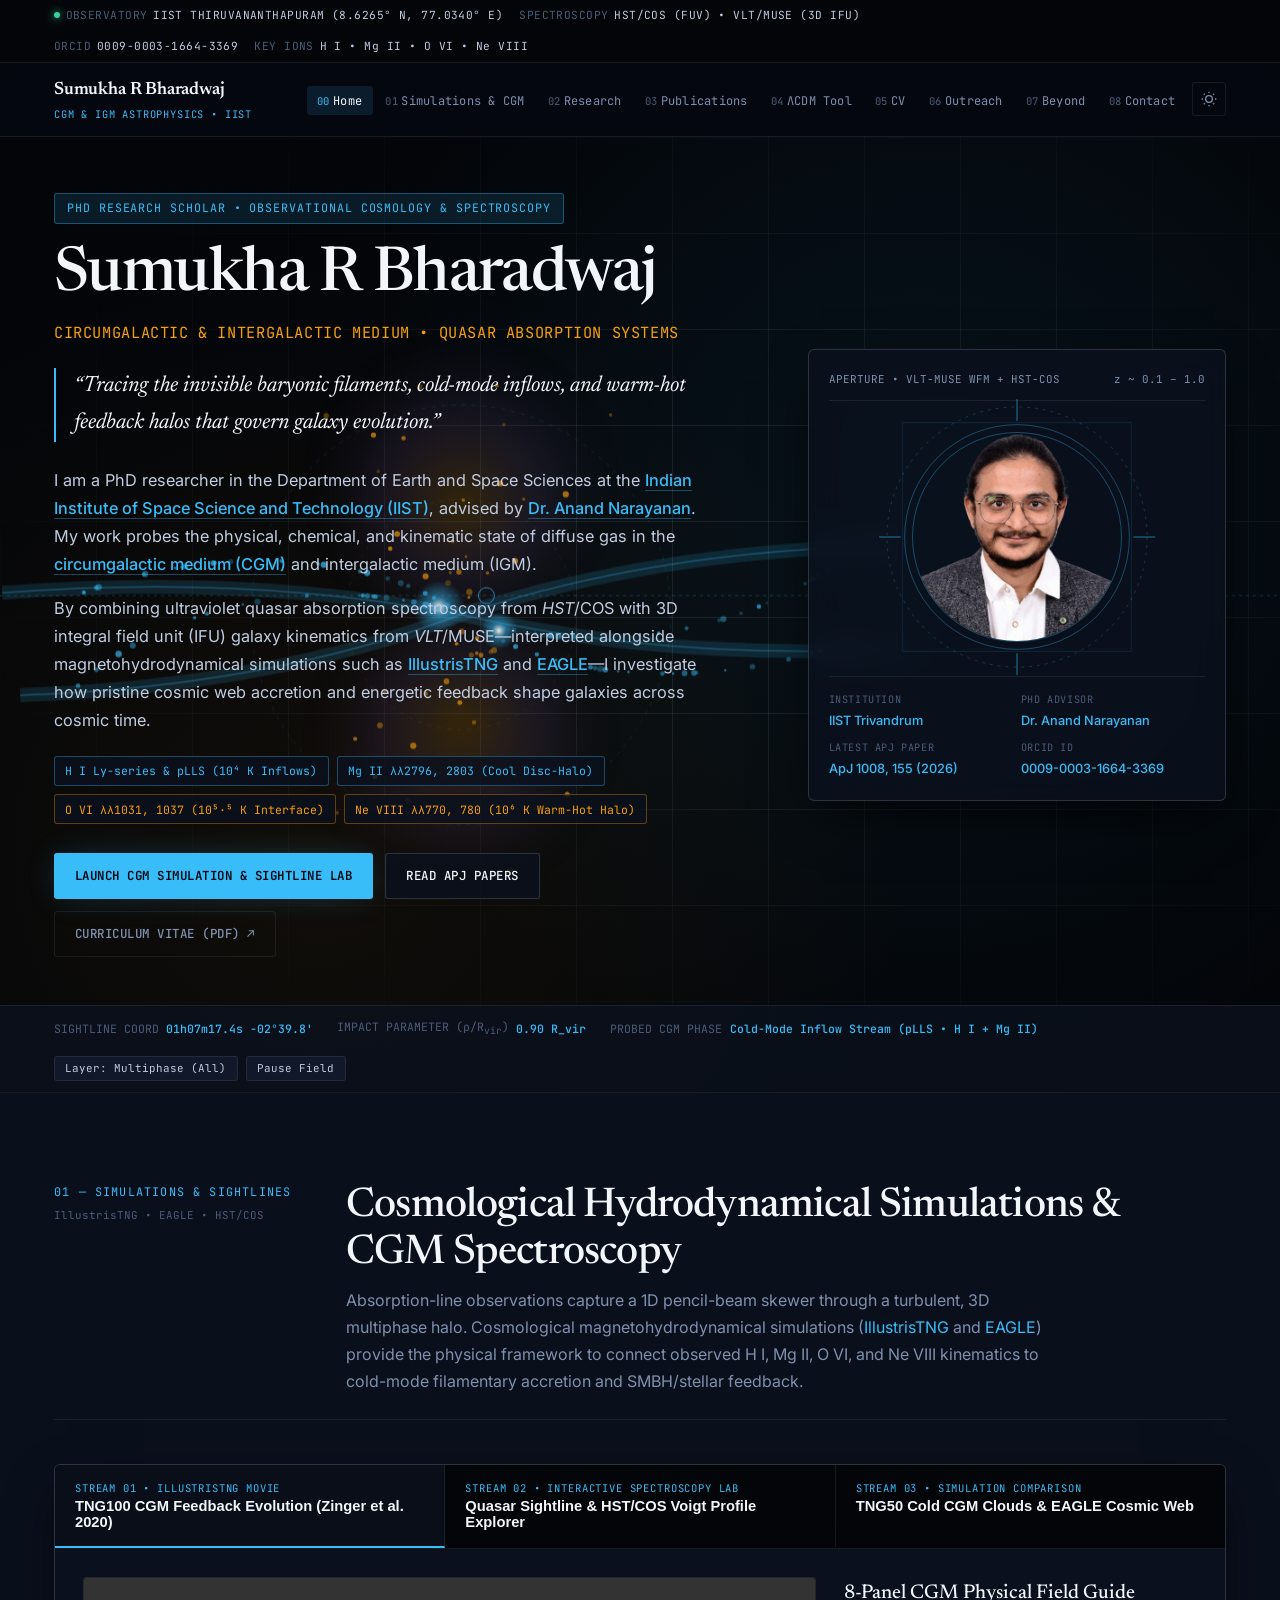
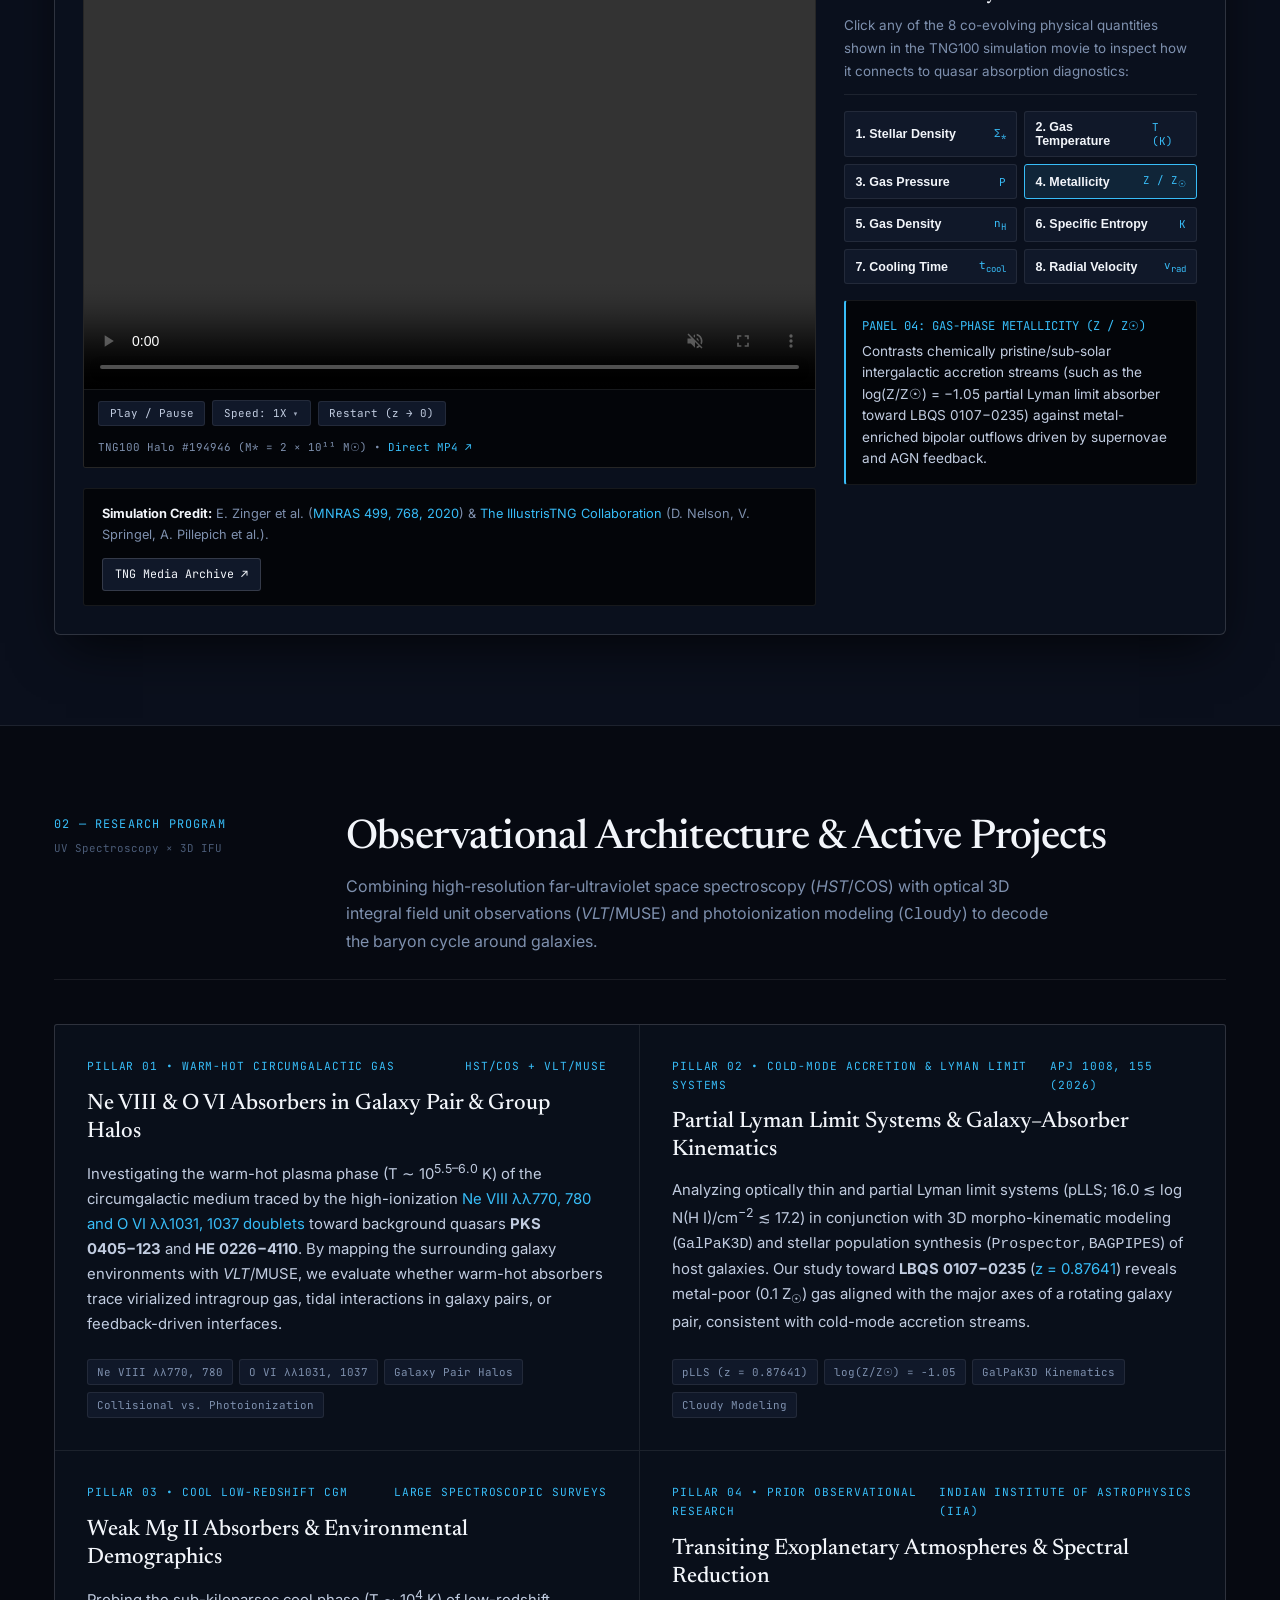
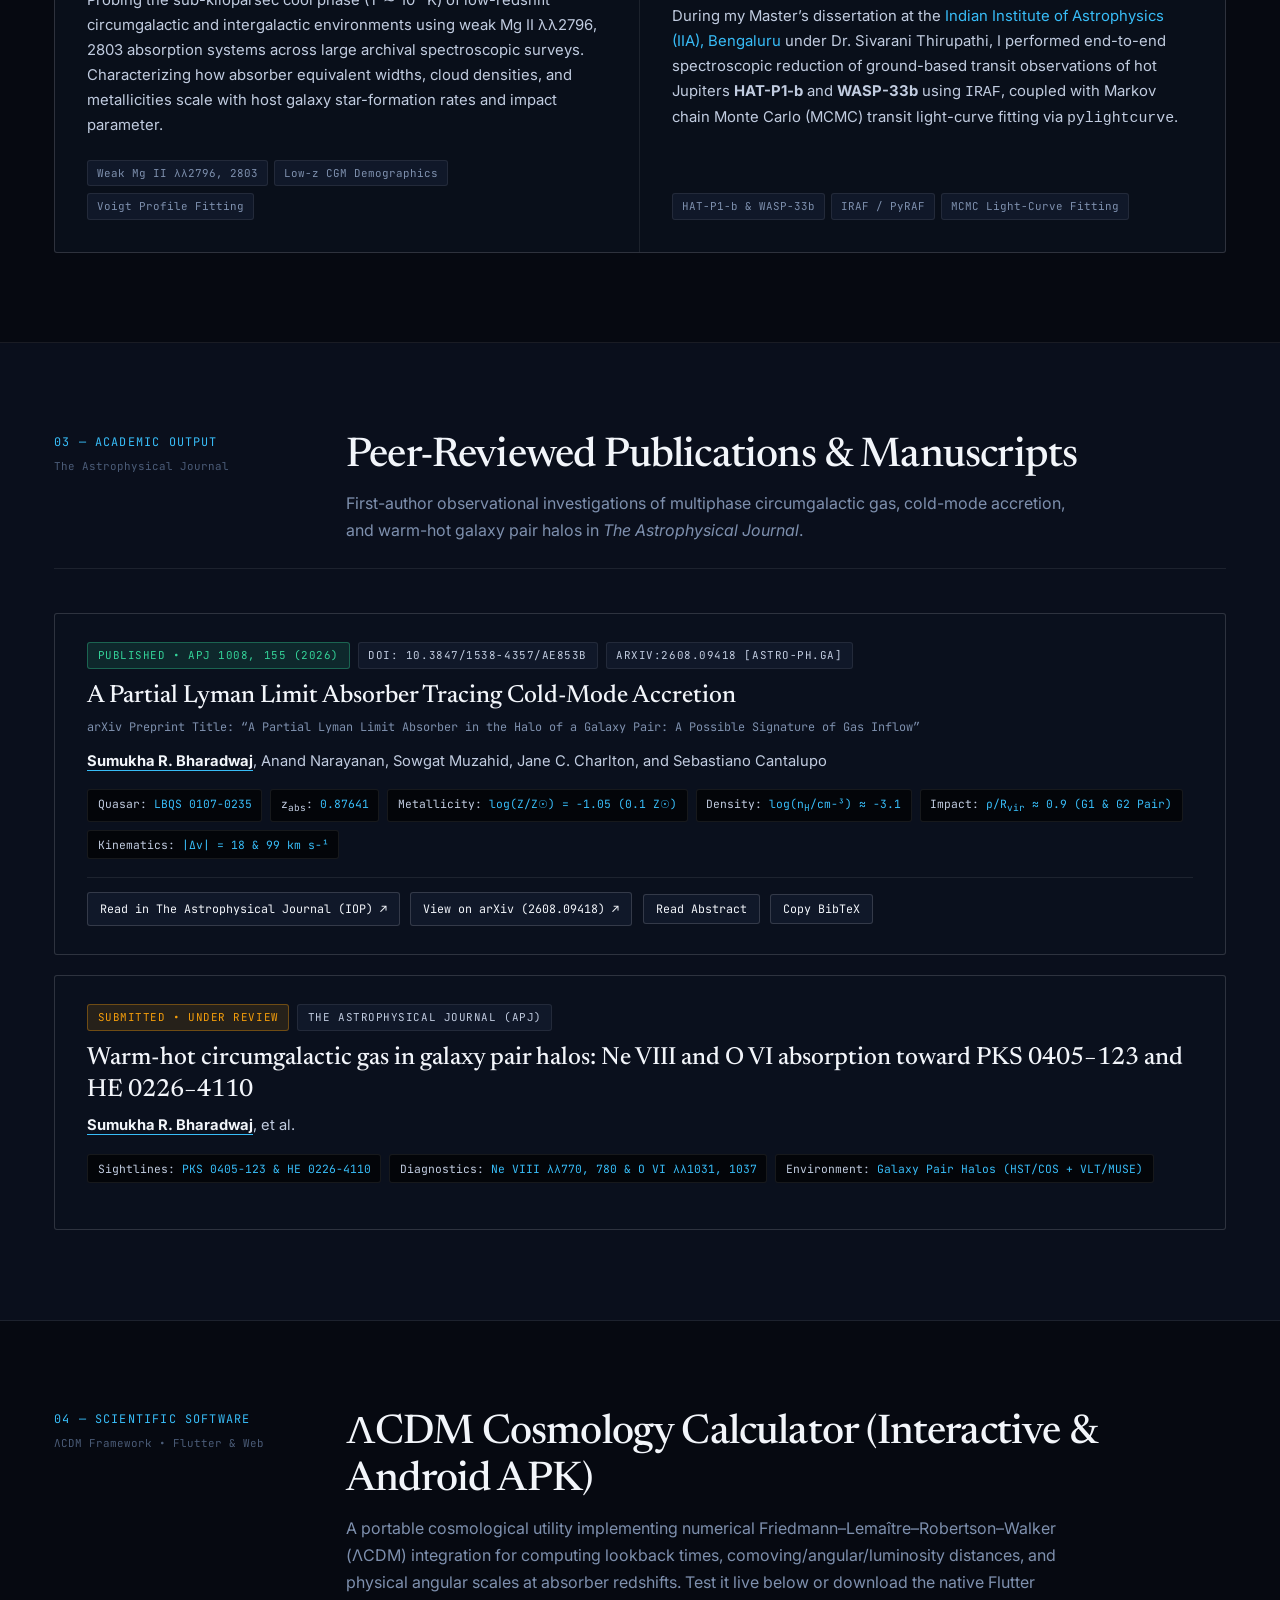
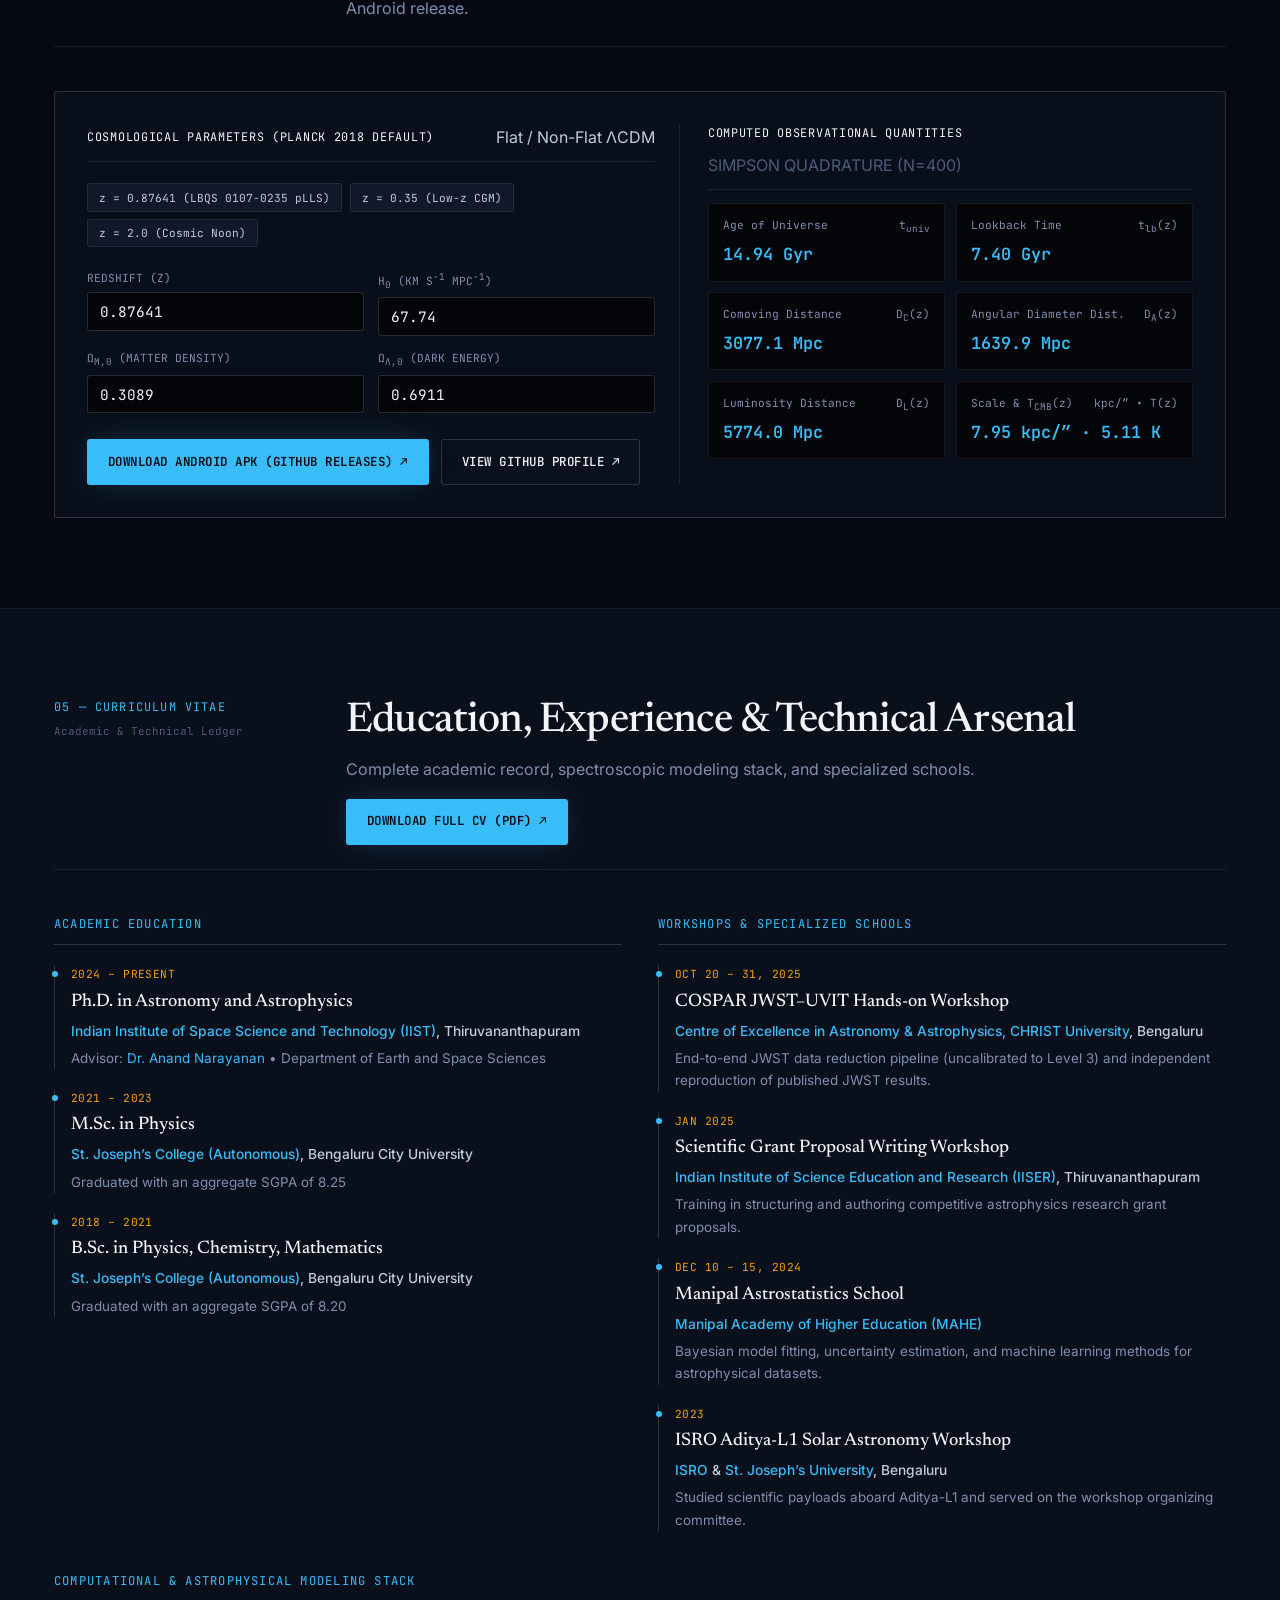
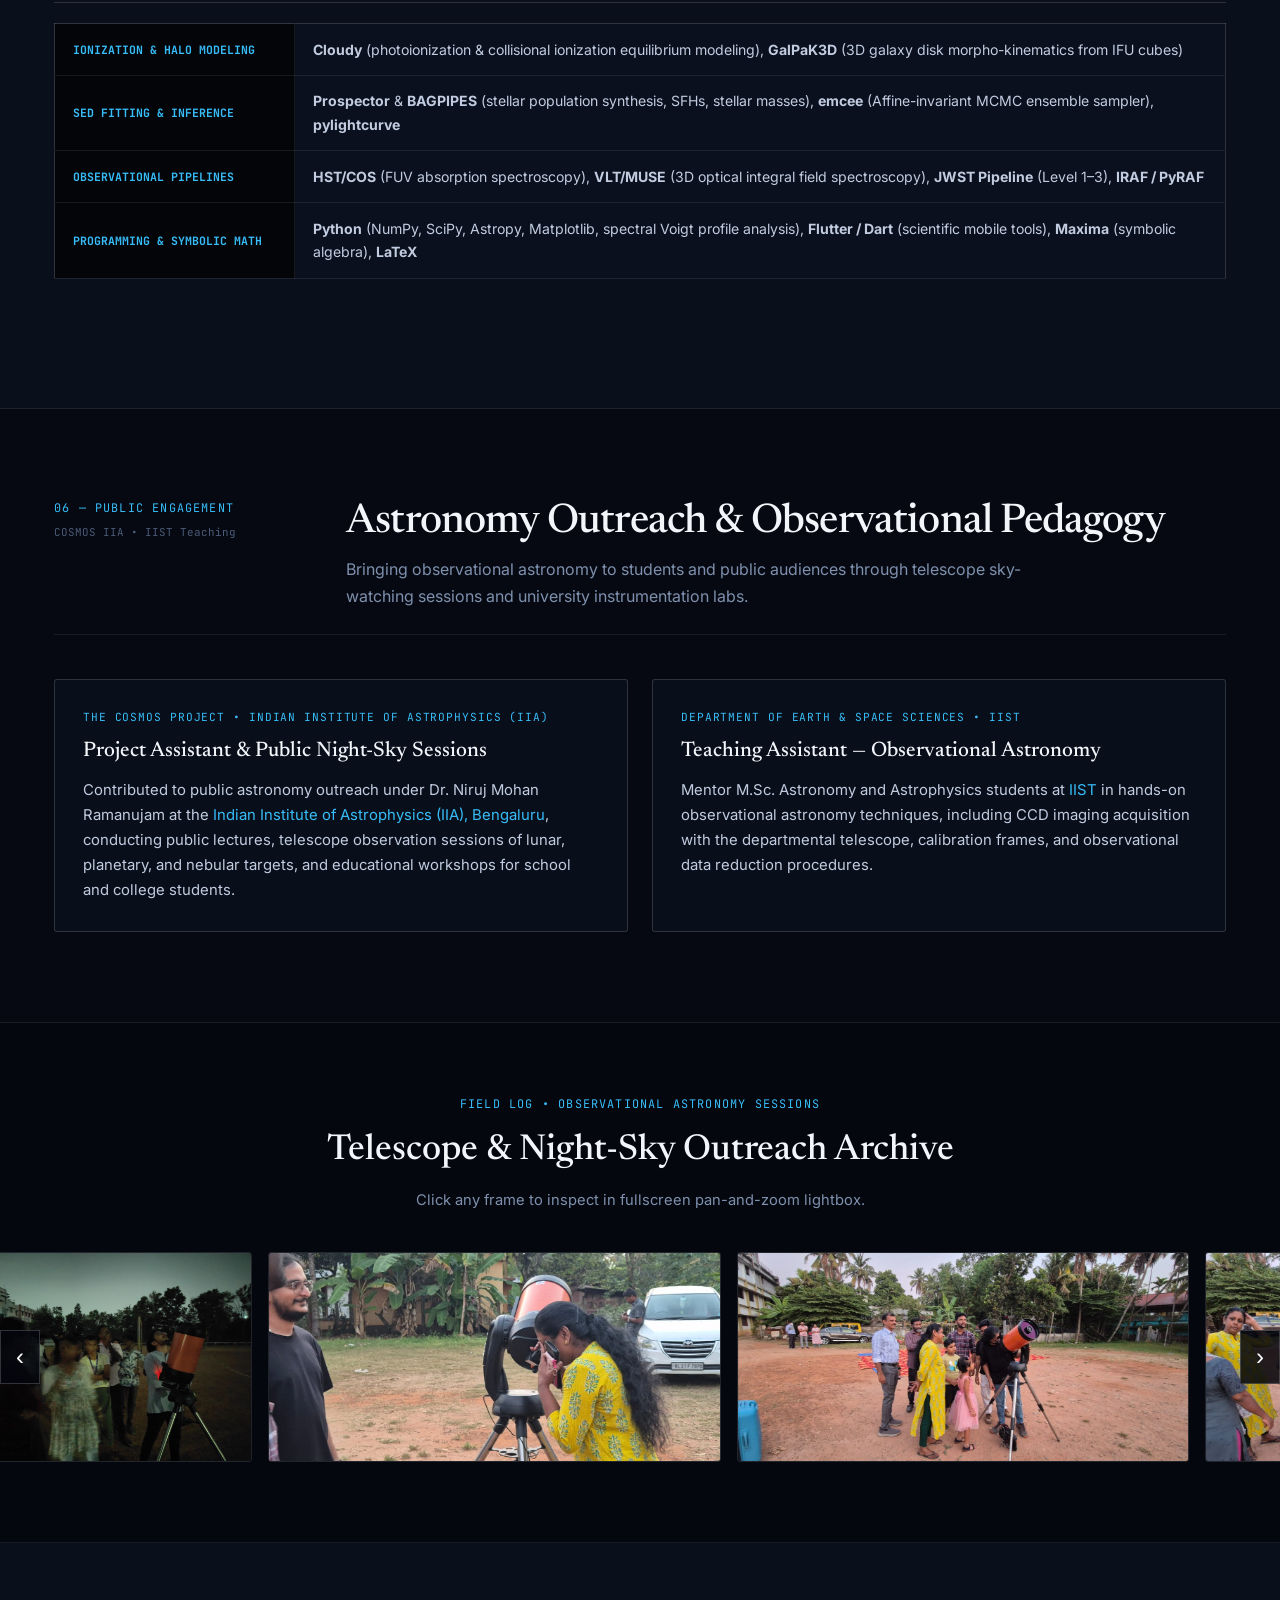
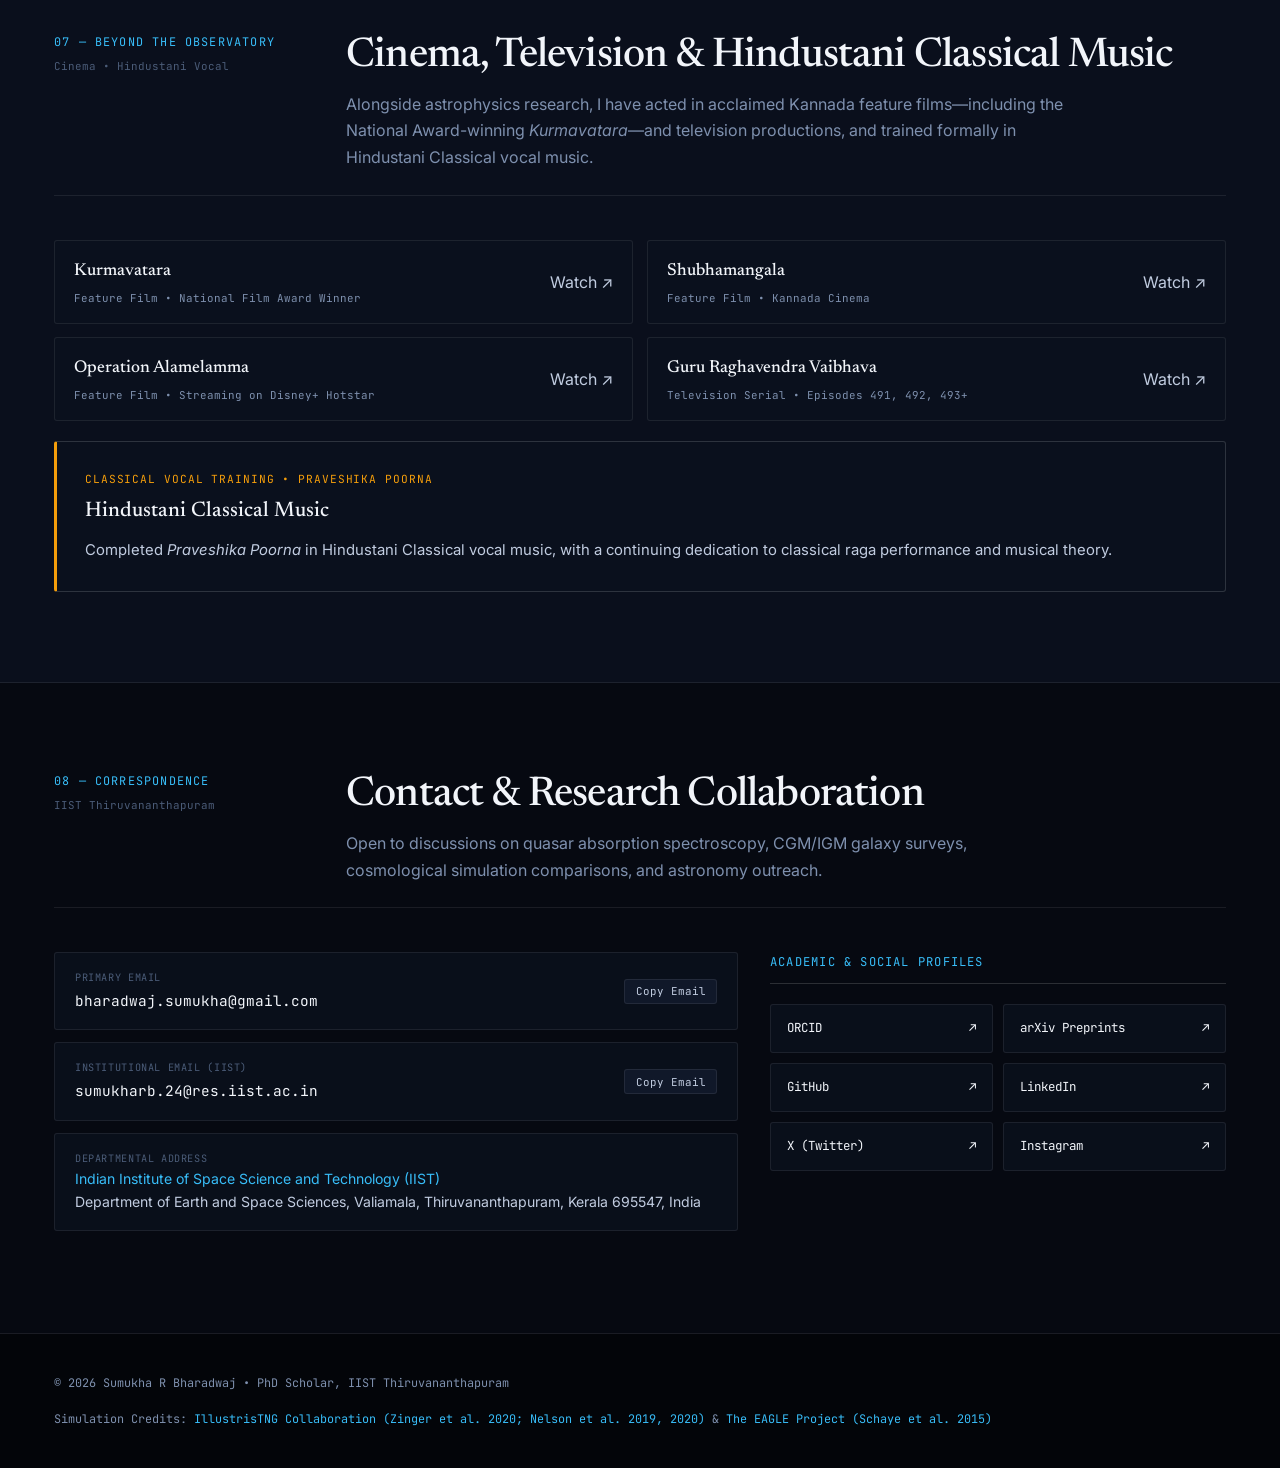
==== commit c0bb5890: "Replace cosmetic double slashes (//) across headings, badges, and telemetry with clean typographical" ====
--- a/index.html
+++ b/index.html
@@ -22,21 +22,21 @@
             <div class="telemetry-group">
                 <span class="telemetry-item">
                     <span class="telemetry-dot"></span>
-                    <span class="telemetry-key">OBSERVATORY //</span>
+                    <span class="telemetry-key">OBSERVATORY</span>
                     <span class="telemetry-val">IIST THIRUVANANTHAPURAM (8.6265° N, 77.0340° E)</span>
                 </span>
                 <span class="telemetry-item">
-                    <span class="telemetry-key">SPECTROSCOPY //</span>
+                    <span class="telemetry-key">SPECTROSCOPY</span>
                     <span class="telemetry-val">HST/COS (FUV) &bull; VLT/MUSE (3D IFU)</span>
                 </span>
             </div>
             <div class="telemetry-group">
                 <span class="telemetry-item">
-                    <span class="telemetry-key">ORCID //</span>
+                    <span class="telemetry-key">ORCID</span>
                     <a href="https://orcid.org/0009-0003-1664-3369" target="_blank" rel="noopener noreferrer" class="telemetry-val">0009-0003-1664-3369</a>
                 </span>
                 <span class="telemetry-item">
-                    <span class="telemetry-key">IONS //</span>
+                    <span class="telemetry-key">KEY IONS</span>
                     <span class="telemetry-val">H I &bull; Mg II &bull; O VI &bull; Ne VIII</span>
                 </span>
             </div>
@@ -92,7 +92,7 @@
 
     <main>
         <!-- ===================================================================
-             00 // HERO SECTION (Interactive Cosmic Web & Quasar Sightline)
+             00 — HERO SECTION (Interactive Cosmic Web & Quasar Sightline)
              =================================================================== -->
         <section id="home" class="hero">
             <canvas id="hero-cosmos-canvas" aria-hidden="true"></canvas>
@@ -135,7 +135,7 @@
                 <!-- Right Column: VLT/MUSE IFU Aperture Card -->
                 <aside class="hero-aperture-card" aria-label="Researcher Profile and Telemetry">
                     <div class="aperture-top-bar">
-                        <span>APERTURE // VLT-MUSE WFM + HST-COS</span>
+                        <span>APERTURE &bull; VLT-MUSE WFM + HST-COS</span>
                         <span>z &sim; 0.1 &ndash; 1.0</span>
                     </div>
 
@@ -178,15 +178,15 @@
                 <div class="container hero-hud-inner">
                     <div class="hud-metrics">
                         <div class="hud-metric">
-                            <span class="hud-metric-label">SIGHTLINE COORD //</span>
+                            <span class="hud-metric-label">SIGHTLINE COORD</span>
                             <span class="hud-metric-value" id="hud-coord-val">01h07m17.4s -02°39.8'</span>
                         </div>
                         <div class="hud-metric">
-                            <span class="hud-metric-label">IMPACT PARAMETER (&rho;/R<sub>vir</sub>) //</span>
+                            <span class="hud-metric-label">IMPACT PARAMETER (&rho;/R<sub>vir</sub>)</span>
                             <span class="hud-metric-value" id="hud-impact-val">0.90 R_vir</span>
                         </div>
                         <div class="hud-metric">
-                            <span class="hud-metric-label">PROBED CGM PHASE //</span>
+                            <span class="hud-metric-label">PROBED CGM PHASE</span>
                             <span class="hud-metric-value" id="hud-phase-val">Cold-Mode Inflow Stream (pLLS &bull; H I + Mg II)</span>
                         </div>
                     </div>
@@ -199,13 +199,13 @@
         </section>
 
         <!-- ===================================================================
-             01 // COSMOLOGICAL SIMULATIONS & SIGHTLINE THEATRE (#simulations)
+             01 — COSMOLOGICAL SIMULATIONS & SIGHTLINE THEATRE (#simulations)
              =================================================================== -->
         <section id="simulations" class="section section-alt">
             <div class="container">
                 <div class="section-header-row">
                     <div class="section-index-col">
-                        <span class="section-index">01 // Simulations &amp; Sightlines</span>
+                        <span class="section-index">01 &mdash; Simulations &amp; Sightlines</span>
                         <span class="section-subtag">IllustrisTNG &bull; EAGLE &bull; HST/COS</span>
                     </div>
                     <div class="section-heading-col">
@@ -317,7 +317,7 @@
                                 </div>
 
                                 <div class="panel-detail-readout">
-                                    <div class="panel-detail-title" id="panel-detail-title">Panel 04 // Gas-Phase Metallicity (Z / Z&#9737;)</div>
+                                    <div class="panel-detail-title" id="panel-detail-title">Panel 04: Gas-Phase Metallicity (Z / Z&#9737;)</div>
                                     <p class="panel-detail-desc" id="panel-detail-desc">
                                         Contrasts chemically pristine/sub-solar intergalactic accretion streams (such as the log(Z/Z&#9737;) = &minus;1.05 partial Lyman limit absorber toward LBQS 0107&minus;0235) against metal-enriched bipolar outflows driven by supernovae and AGN feedback.
                                     </p>
@@ -384,7 +384,7 @@
                                         <source src="https://www.tng-project.org/movies/tng/tng50_single_galaxy_formation_g2_1080p.mp4" type="video/mp4">
                                         Your browser does not support HTML5 video.
                                     </video>
-                                    <span class="sim-atlas-badge">TNG50 // GALAXY FORMATION</span>
+                                    <span class="sim-atlas-badge">TNG50 &bull; GALAXY FORMATION</span>
                                     <div class="video-speed-dropdown atlas-overlay-speed" data-video-target="tng50-gal-video">
                                         <button type="button" class="speed-dropdown-btn hud-speed-pill" aria-haspopup="true" aria-expanded="false" title="Video playback speed">
                                             <span class="speed-btn-label">Speed: 1X</span> <span class="speed-btn-caret">&#x25BE;</span>
@@ -414,7 +414,7 @@
                             <article class="sim-atlas-card">
                                 <div class="sim-atlas-img-wrap">
                                     <img src="assets/simulations/TNG50_galaxies_Halpha_starlight_z2_1k.png" alt="TNG50 Star-Forming Disk Galaxies H-alpha and Optical Starlight">
-                                    <span class="sim-atlas-badge">TNG50 // GALAXY KINEMATICS</span>
+                                    <span class="sim-atlas-badge">TNG50 &bull; GALAXY KINEMATICS</span>
                                 </div>
                                 <div class="sim-atlas-body">
                                     <h3 class="sim-atlas-title">Galactic Outflows &amp; Disk Kinematics in TNG50</h3>
@@ -466,7 +466,7 @@
                                     <button type="button" class="eagle-arrow eagle-arrow-next" id="eagle-next-btn" aria-label="Next EAGLE View">&#x203A;</button>
 
                                     <!-- Dynamic Badge -->
-                                    <span class="sim-atlas-badge" id="eagle-badge">EAGLE // ROTATION OVERVIEW</span>
+                                    <span class="sim-atlas-badge" id="eagle-badge">EAGLE &bull; ROTATION OVERVIEW</span>
 
                                     <!-- Top-Right Speed Dropdown -->
                                     <div class="video-speed-dropdown atlas-overlay-speed" data-video-target="eagle-videos">
@@ -526,13 +526,13 @@
         </section>
 
         <!-- ===================================================================
-             02 // OBSERVATIONAL RESEARCH & ACTIVE PROJECTS (#research)
+             02 — OBSERVATIONAL RESEARCH & ACTIVE PROJECTS (#research)
              =================================================================== -->
         <section id="research" class="section">
             <div class="container">
                 <div class="section-header-row">
                     <div class="section-index-col">
-                        <span class="section-index">02 // Research Program</span>
+                        <span class="section-index">02 &mdash; Research Program</span>
                         <span class="section-subtag">UV Spectroscopy &times; 3D IFU</span>
                     </div>
                     <div class="section-heading-col">
@@ -546,7 +546,7 @@
                 <div class="research-ledger">
                     <article class="research-pillar">
                         <div class="pillar-kicker">
-                            <span>Pillar 01 // Warm-Hot Circumgalactic Gas</span>
+                            <span>Pillar 01 &bull; Warm-Hot Circumgalactic Gas</span>
                             <span>HST/COS + VLT/MUSE</span>
                         </div>
                         <h3 class="pillar-title">Ne VIII &amp; O VI Absorbers in Galaxy Pair &amp; Group Halos</h3>
@@ -563,7 +563,7 @@
 
                     <article class="research-pillar">
                         <div class="pillar-kicker">
-                            <span>Pillar 02 // Cold-Mode Accretion &amp; Lyman Limit Systems</span>
+                            <span>Pillar 02 &bull; Cold-Mode Accretion &amp; Lyman Limit Systems</span>
                             <span>ApJ 1008, 155 (2026)</span>
                         </div>
                         <h3 class="pillar-title">Partial Lyman Limit Systems &amp; Galaxy&ndash;Absorber Kinematics</h3>
@@ -580,7 +580,7 @@
 
                     <article class="research-pillar">
                         <div class="pillar-kicker">
-                            <span>Pillar 03 // Cool Low-Redshift CGM</span>
+                            <span>Pillar 03 &bull; Cool Low-Redshift CGM</span>
                             <span>Large Spectroscopic Surveys</span>
                         </div>
                         <h3 class="pillar-title">Weak Mg II Absorbers &amp; Environmental Demographics</h3>
@@ -596,7 +596,7 @@
 
                     <article class="research-pillar">
                         <div class="pillar-kicker">
-                            <span>Pillar 04 // Prior Observational Research</span>
+                            <span>Pillar 04 &bull; Prior Observational Research</span>
                             <span>Indian Institute of Astrophysics (IIA)</span>
                         </div>
                         <h3 class="pillar-title">Transiting Exoplanetary Atmospheres &amp; Spectral Reduction</h3>
@@ -614,13 +614,13 @@
         </section>
 
         <!-- ===================================================================
-             03 // PUBLICATIONS & MANUSCRIPTS (#publications)
+             03 — PUBLICATIONS & MANUSCRIPTS (#publications)
              =================================================================== -->
         <section id="publications" class="section section-alt">
             <div class="container">
                 <div class="section-header-row">
                     <div class="section-index-col">
-                        <span class="section-index">03 // Academic Output</span>
+                        <span class="section-index">03 &mdash; Academic Output</span>
                         <span class="section-subtag">The Astrophysical Journal</span>
                     </div>
                     <div class="section-heading-col">
@@ -706,13 +706,13 @@
         </section>
 
         <!-- ===================================================================
-             04 // SCIENTIFIC SOFTWARE — LAMBDA-CDM COSMOLOGY CALCULATOR (#software)
+             04 — SCIENTIFIC SOFTWARE — LAMBDA-CDM COSMOLOGY CALCULATOR (#software)
              =================================================================== -->
         <section id="software" class="section">
             <div class="container">
                 <div class="section-header-row">
                     <div class="section-index-col">
-                        <span class="section-index">04 // Scientific Software</span>
+                        <span class="section-index">04 &mdash; Scientific Software</span>
                         <span class="section-subtag">&Lambda;CDM Framework &bull; Flutter &amp; Web</span>
                     </div>
                     <div class="section-heading-col">
@@ -802,13 +802,13 @@
         </section>
 
         <!-- ===================================================================
-             05 // CURRICULUM VITAE, TECHNICAL STACK & WORKSHOPS (#cv)
+             05 — CURRICULUM VITAE, TECHNICAL STACK & WORKSHOPS (#cv)
              =================================================================== -->
         <section id="cv" class="section section-alt">
             <div class="container">
                 <div class="section-header-row">
                     <div class="section-index-col">
-                        <span class="section-index">05 // Curriculum Vitae</span>
+                        <span class="section-index">05 &mdash; Curriculum Vitae</span>
                         <span class="section-subtag">Academic &amp; Technical Ledger</span>
                     </div>
                     <div class="section-heading-col" style="display: flex; justify-content: space-between; align-items: flex-end; flex-wrap: wrap; gap: 1rem;">
@@ -911,13 +911,13 @@
         </section>
 
         <!-- ===================================================================
-             06 // OUTREACH & PEDAGOGY (#outreach)
+             06 — OUTREACH & PEDAGOGY (#outreach)
              =================================================================== -->
         <section id="outreach" class="section">
             <div class="container">
                 <div class="section-header-row">
                     <div class="section-index-col">
-                        <span class="section-index">06 // Public Engagement</span>
+                        <span class="section-index">06 &mdash; Public Engagement</span>
                         <span class="section-subtag">COSMOS IIA &bull; IIST Teaching</span>
                     </div>
                     <div class="section-heading-col">
@@ -957,7 +957,7 @@
              =================================================================== -->
         <section id="gallery" class="gallery-section">
             <div class="container">
-                <div class="section-index" style="text-align: center; margin-bottom: 0.4rem;">FIELD LOG // OBSERVATIONAL ASTRONOMY SESSIONS</div>
+                <div class="section-index" style="text-align: center; margin-bottom: 0.4rem;">FIELD LOG &bull; OBSERVATIONAL ASTRONOMY SESSIONS</div>
                 <h2 style="font-family: var(--font-serif); font-size: clamp(1.7rem, 2.8vw, 2.3rem); color: #f2f5fa; text-align: center; font-weight: 500;">
                     Telescope &amp; Night-Sky Outreach Archive
                 </h2>
@@ -1043,13 +1043,13 @@
         </section>
 
         <!-- ===================================================================
-             07 // BEYOND THE OBSERVATORY — CINEMA & CLASSICAL MUSIC (#personal)
+             07 — BEYOND THE OBSERVATORY — CINEMA & CLASSICAL MUSIC (#personal)
              =================================================================== -->
         <section id="personal" class="section section-alt">
             <div class="container">
                 <div class="section-header-row">
                     <div class="section-index-col">
-                        <span class="section-index">07 // Beyond the Observatory</span>
+                        <span class="section-index">07 &mdash; Beyond the Observatory</span>
                         <span class="section-subtag">Cinema &bull; Hindustani Vocal</span>
                     </div>
                     <div class="section-heading-col">
@@ -1096,7 +1096,7 @@
 
                 <div class="editorial-panel" style="border-left: 3px solid var(--accent-warm);">
                     <div class="pillar-kicker" style="color: var(--accent-warm); margin-bottom: 0.3rem;">
-                        <span>Classical Vocal Training // Praveshika Poorna</span>
+                        <span>Classical Vocal Training &bull; Praveshika Poorna</span>
                     </div>
                     <h3>Hindustani Classical Music</h3>
                     <p class="pillar-desc">
@@ -1107,13 +1107,13 @@
         </section>
 
         <!-- ===================================================================
-             08 // CONTACT & COLLABORATION (#contact)
+             08 — CONTACT & COLLABORATION (#contact)
              =================================================================== -->
         <section id="contact" class="section">
             <div class="container">
                 <div class="section-header-row">
                     <div class="section-index-col">
-                        <span class="section-index">08 // Correspondence</span>
+                        <span class="section-index">08 &mdash; Correspondence</span>
                         <span class="section-subtag">IIST Thiruvananthapuram</span>
                     </div>
                     <div class="section-heading-col">
--- a/style.css
+++ b/style.css
@@ -761,7 +761,7 @@
 }
 
 /* --------------------------------------------------------------------------
-   01 // COSMOLOGICAL SIMULATIONS & SIGHTLINE THEATRE (#simulations)
+   01 — COSMOLOGICAL SIMULATIONS & SIGHTLINE THEATRE (#simulations)
    -------------------------------------------------------------------------- */
 .sim-theatre-shell {
     background-color: var(--bg-surface);
@@ -1408,7 +1408,7 @@
 }
 
 /* --------------------------------------------------------------------------
-   02 // RESEARCH ARCHITECTURE & ACTIVE INVESTIGATIONS (#research)
+   02 — RESEARCH ARCHITECTURE & ACTIVE INVESTIGATIONS (#research)
    -------------------------------------------------------------------------- */
 .research-ledger {
     display: grid;
@@ -1479,7 +1479,7 @@
 }
 
 /* --------------------------------------------------------------------------
-   03 // PUBLICATIONS & MANUSCRIPTS (#publications)
+   03 — PUBLICATIONS & MANUSCRIPTS (#publications)
    -------------------------------------------------------------------------- */
 .pub-ledger {
     display: flex;
@@ -1636,7 +1636,7 @@
 }
 
 /* --------------------------------------------------------------------------
-   04 // LIVE LAMBDA-CDM COSMOLOGY CALCULATOR & ANDROID APP (#software)
+   04 — LIVE LAMBDA-CDM COSMOLOGY CALCULATOR & ANDROID APP (#software)
    -------------------------------------------------------------------------- */
 .cosmo-workbench {
     display: grid;
@@ -1720,7 +1720,7 @@
 }
 
 /* --------------------------------------------------------------------------
-   05 // CURRICULUM VITAE, TECHNICAL ARSENAL & WORKSHOPS (#cv)
+   05 — CURRICULUM VITAE, TECHNICAL ARSENAL & WORKSHOPS (#cv)
    -------------------------------------------------------------------------- */
 .cv-ledger-grid {
     display: grid;
@@ -1817,7 +1817,7 @@
 }
 
 /* --------------------------------------------------------------------------
-   06 // OUTREACH, PEDAGOGY, PERSONAL INTERESTS & GALLERY
+   06 — OUTREACH, PEDAGOGY, PERSONAL INTERESTS & GALLERY
    -------------------------------------------------------------------------- */
 .dual-editorial-grid {
     display: grid;
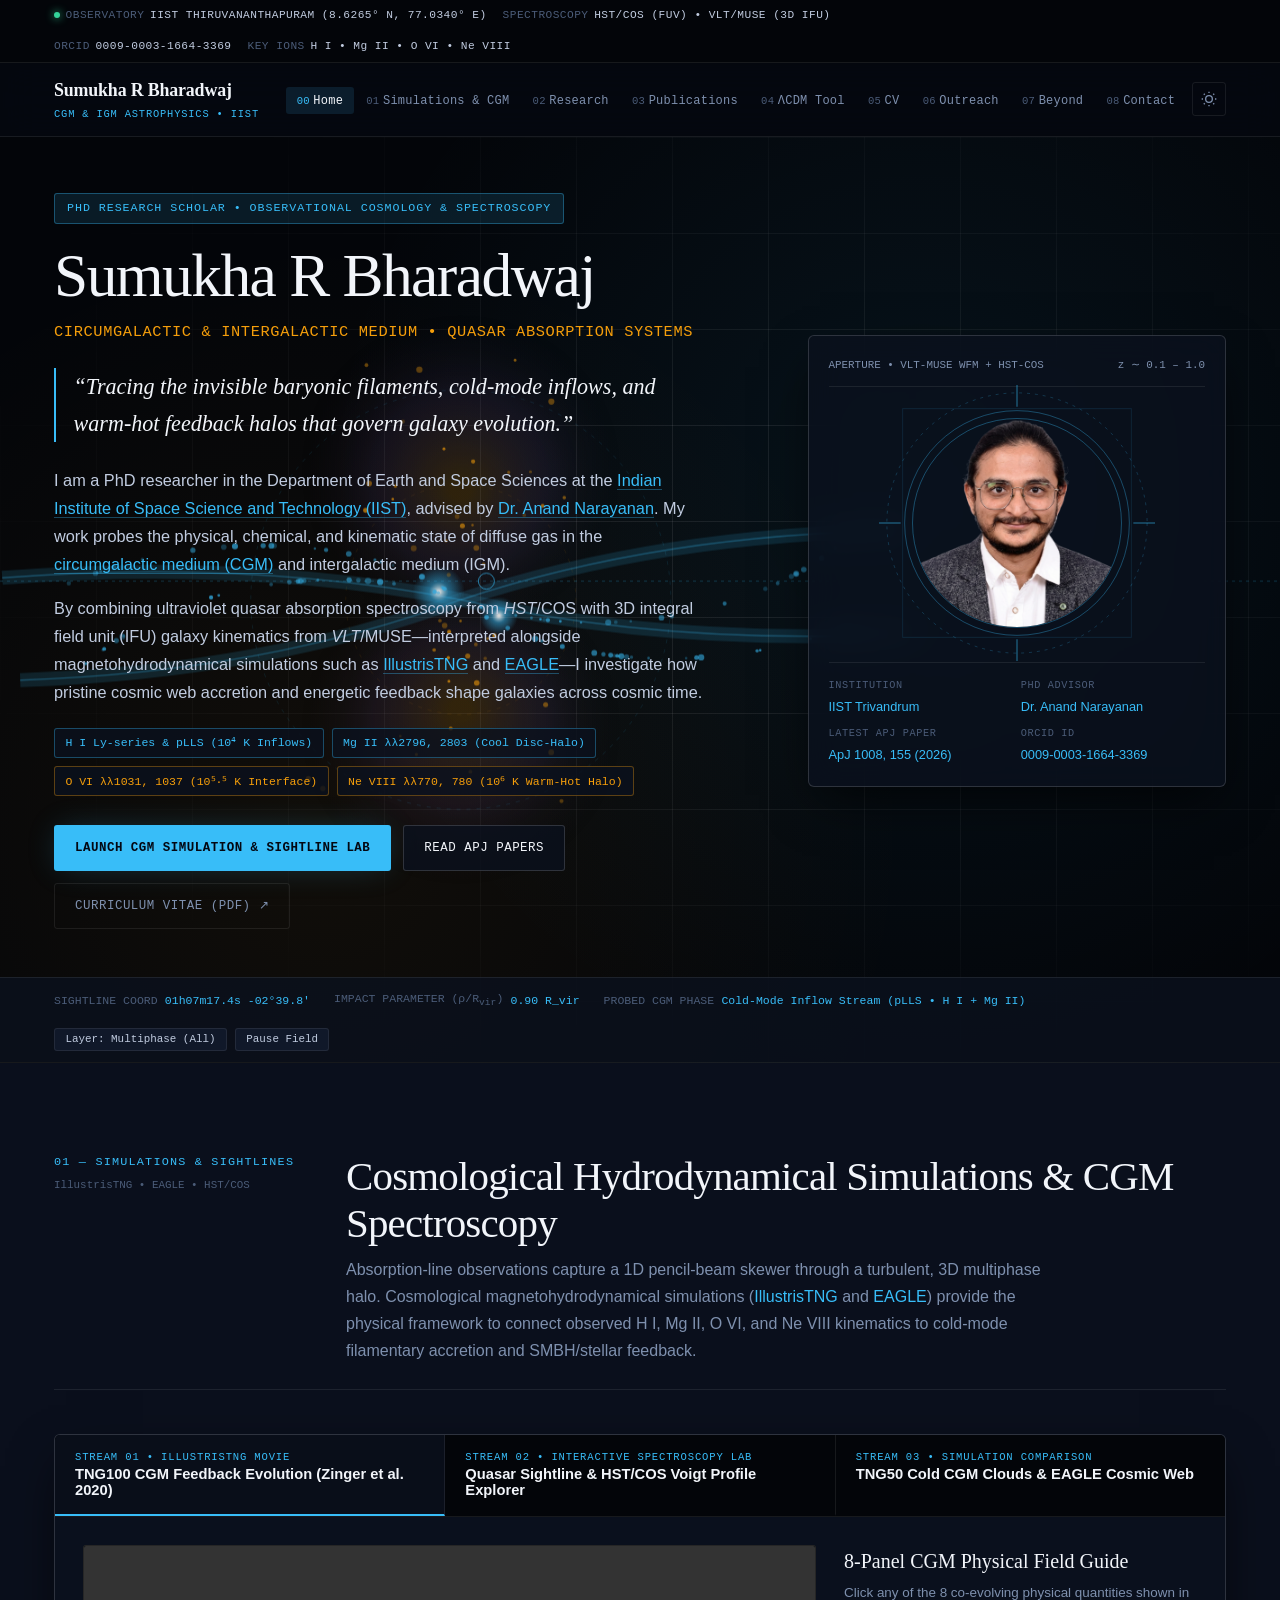
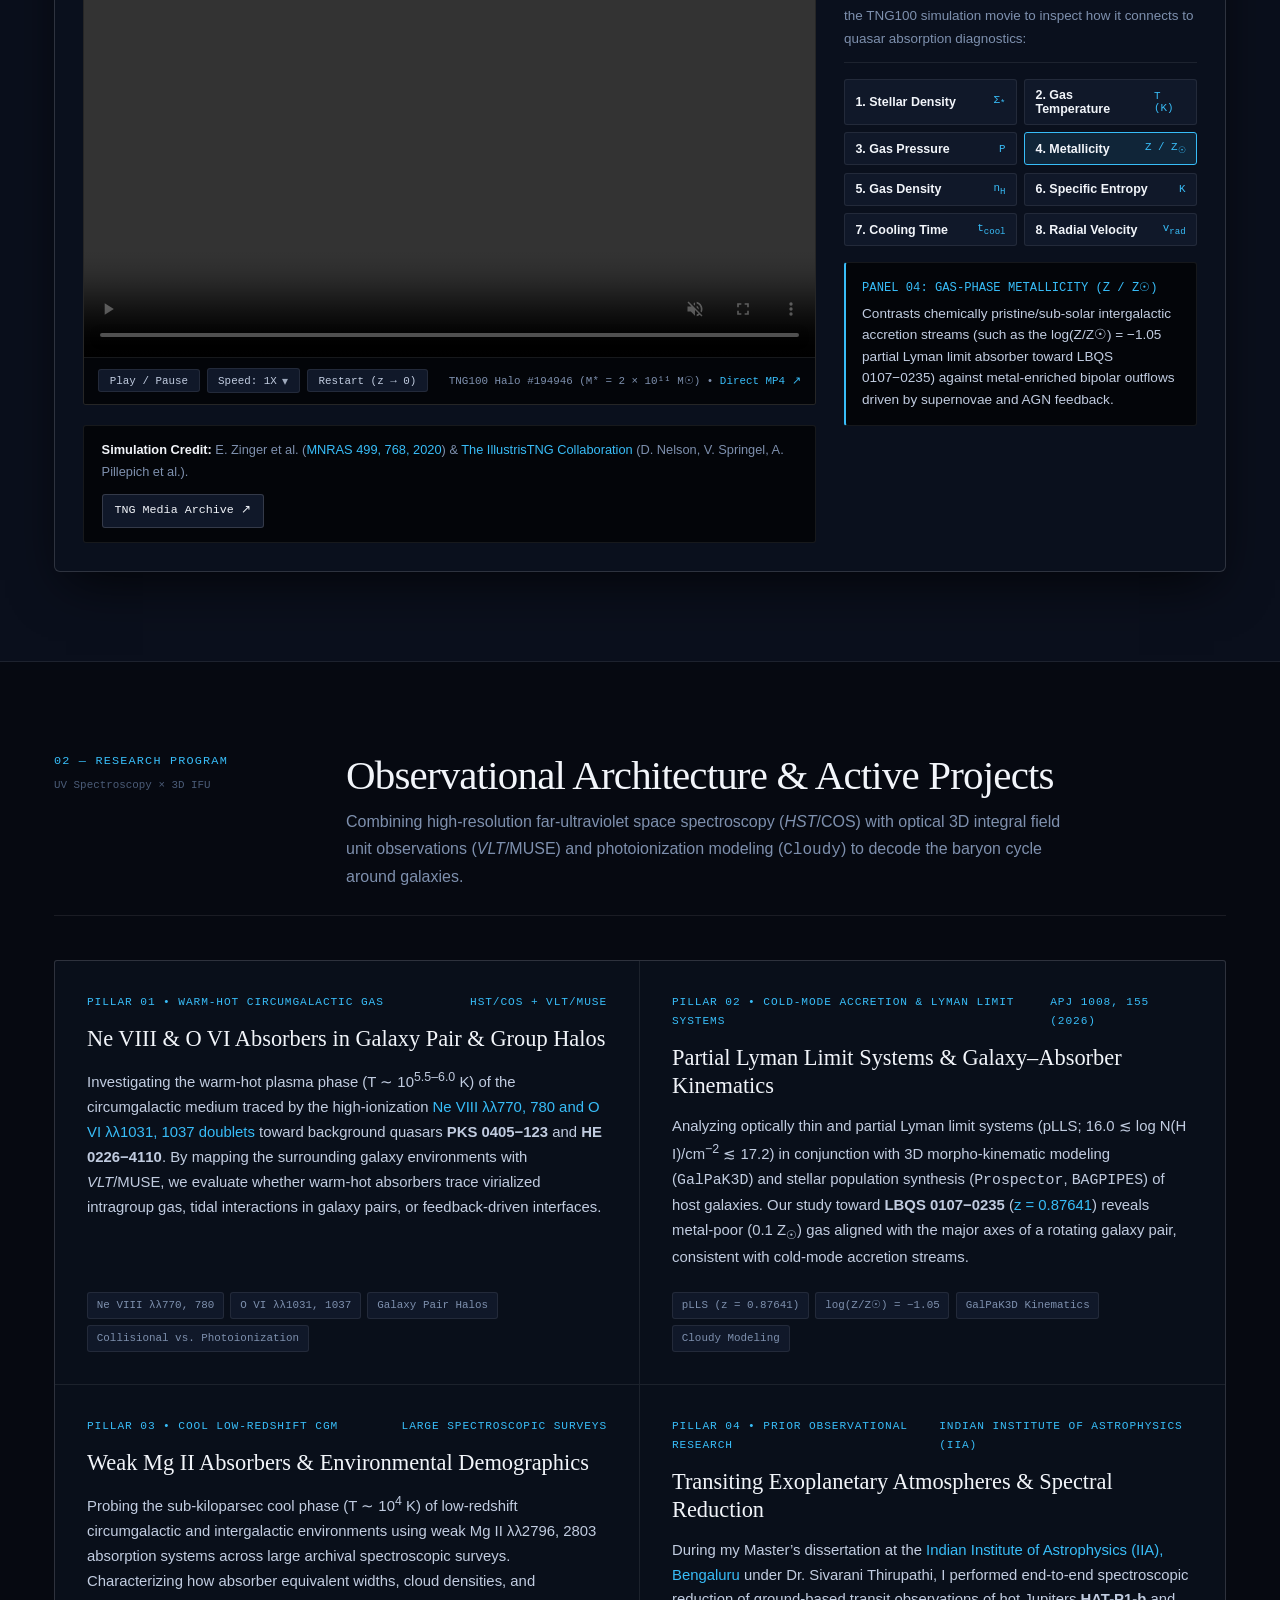
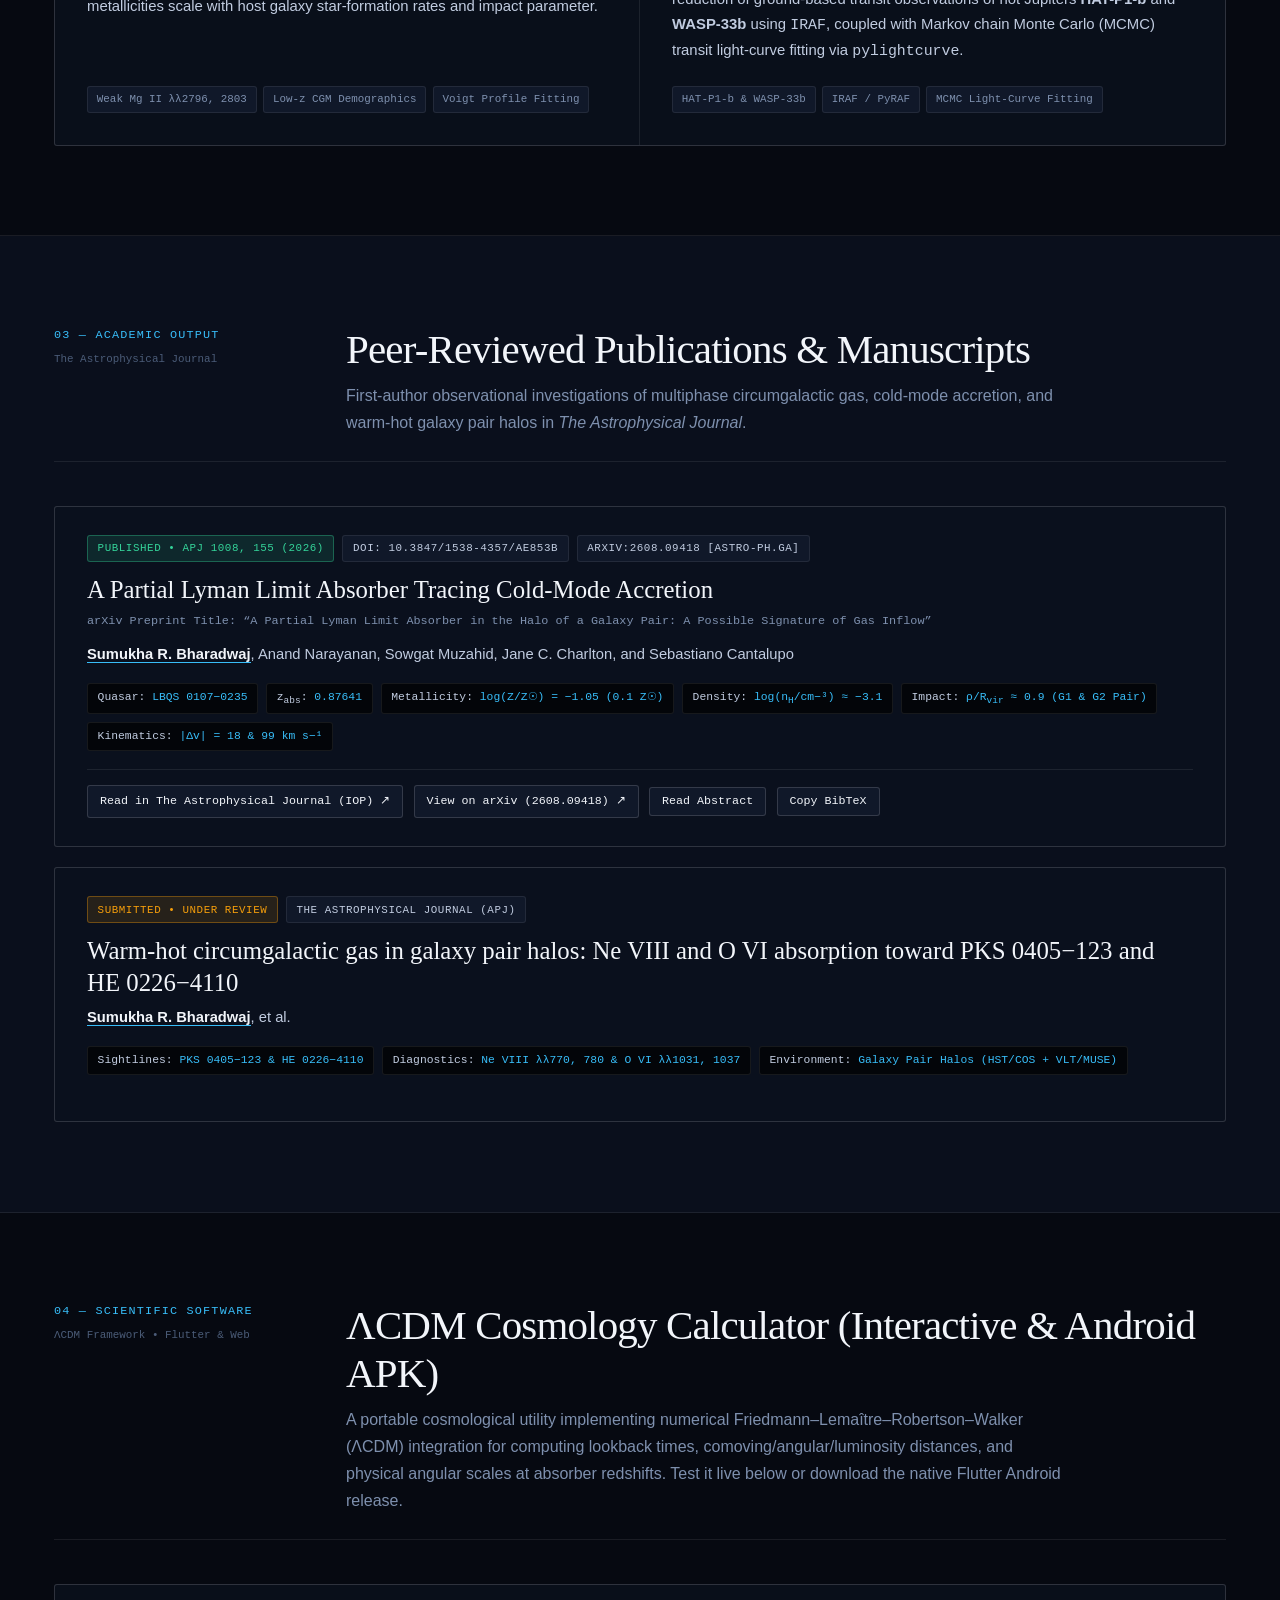
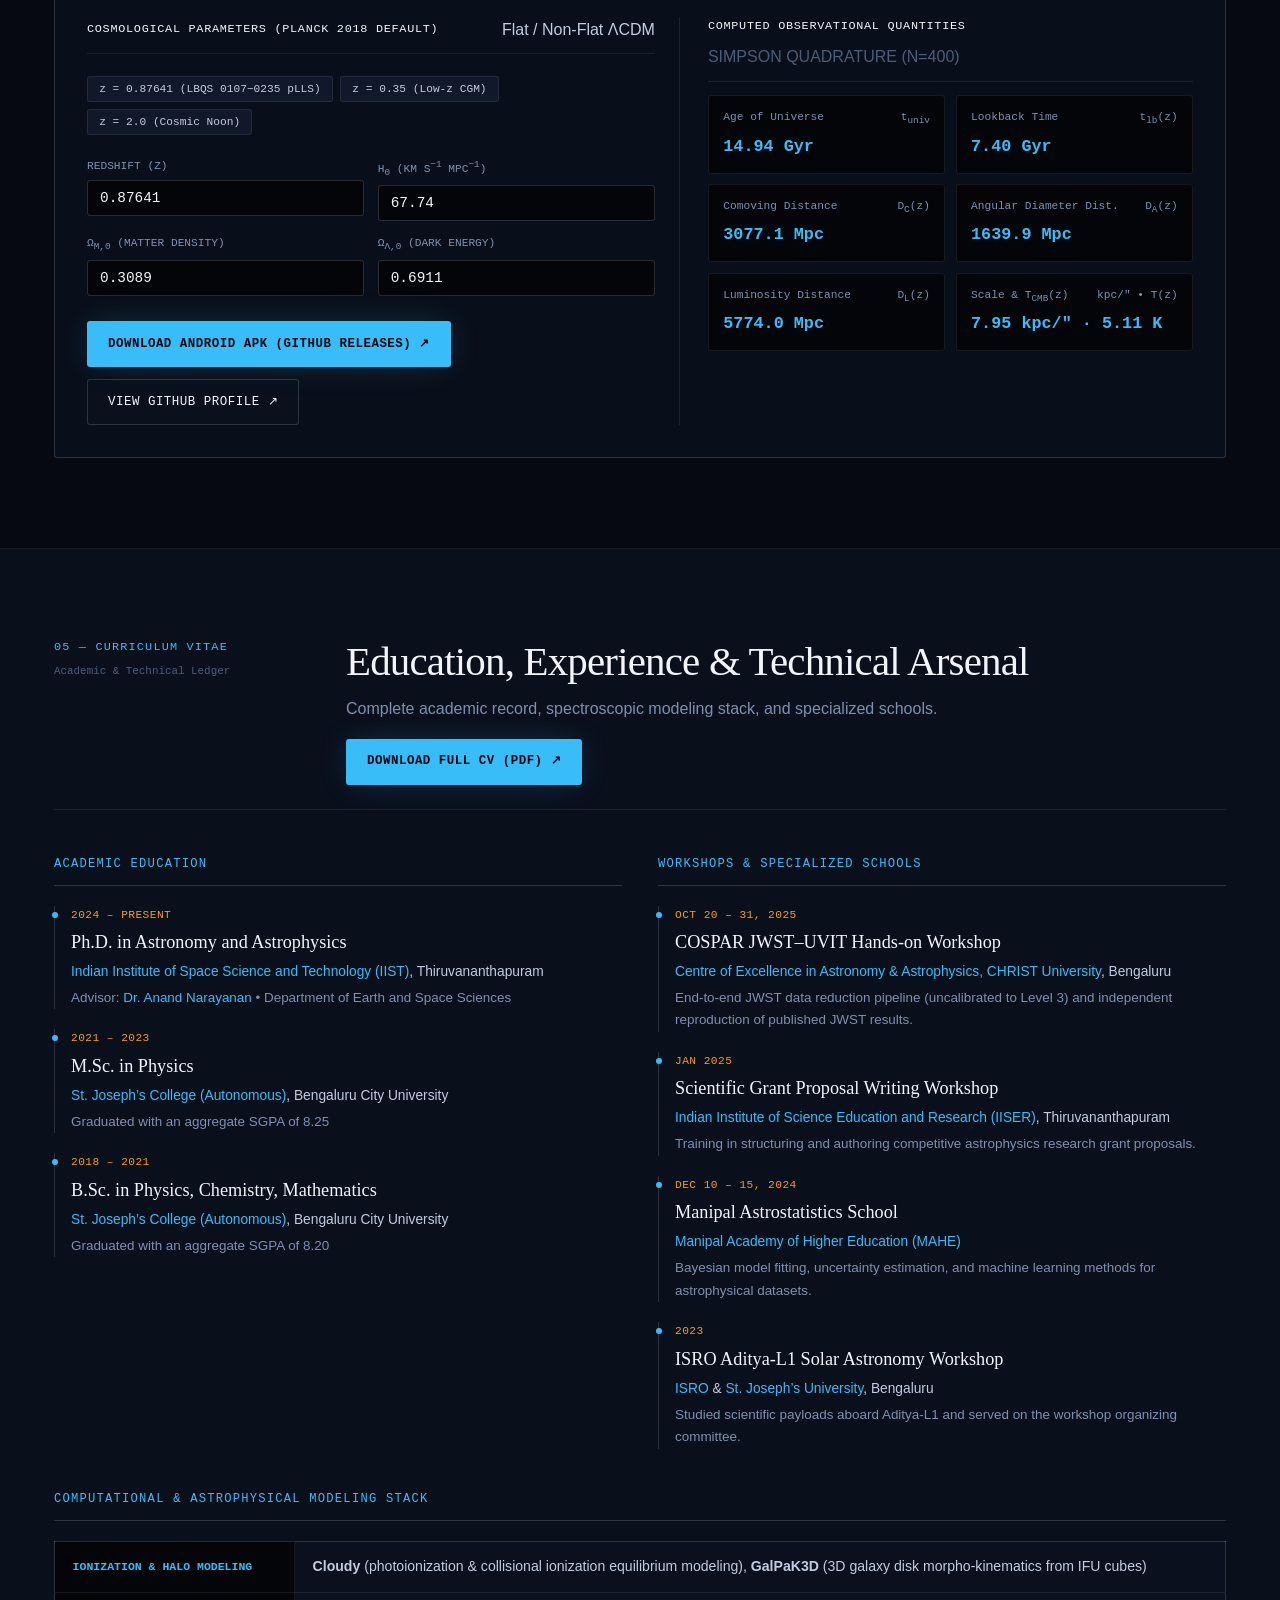
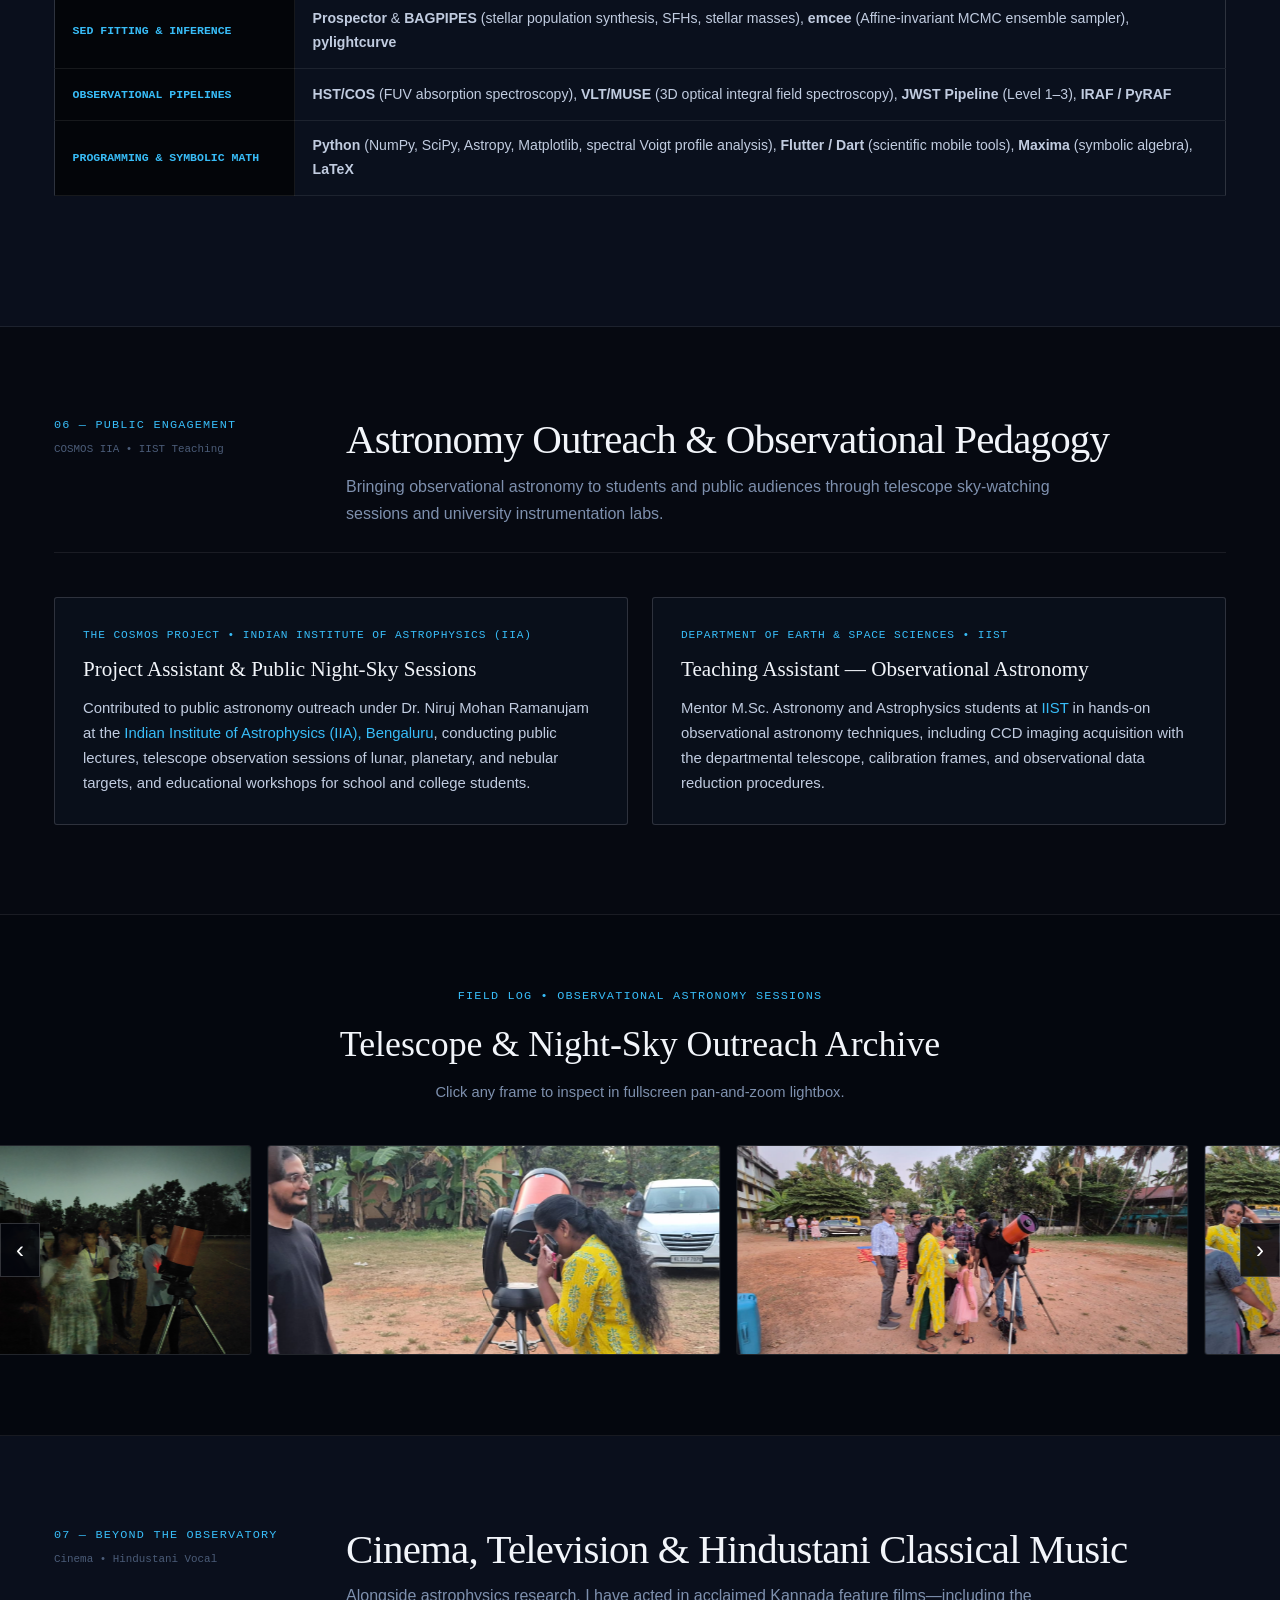
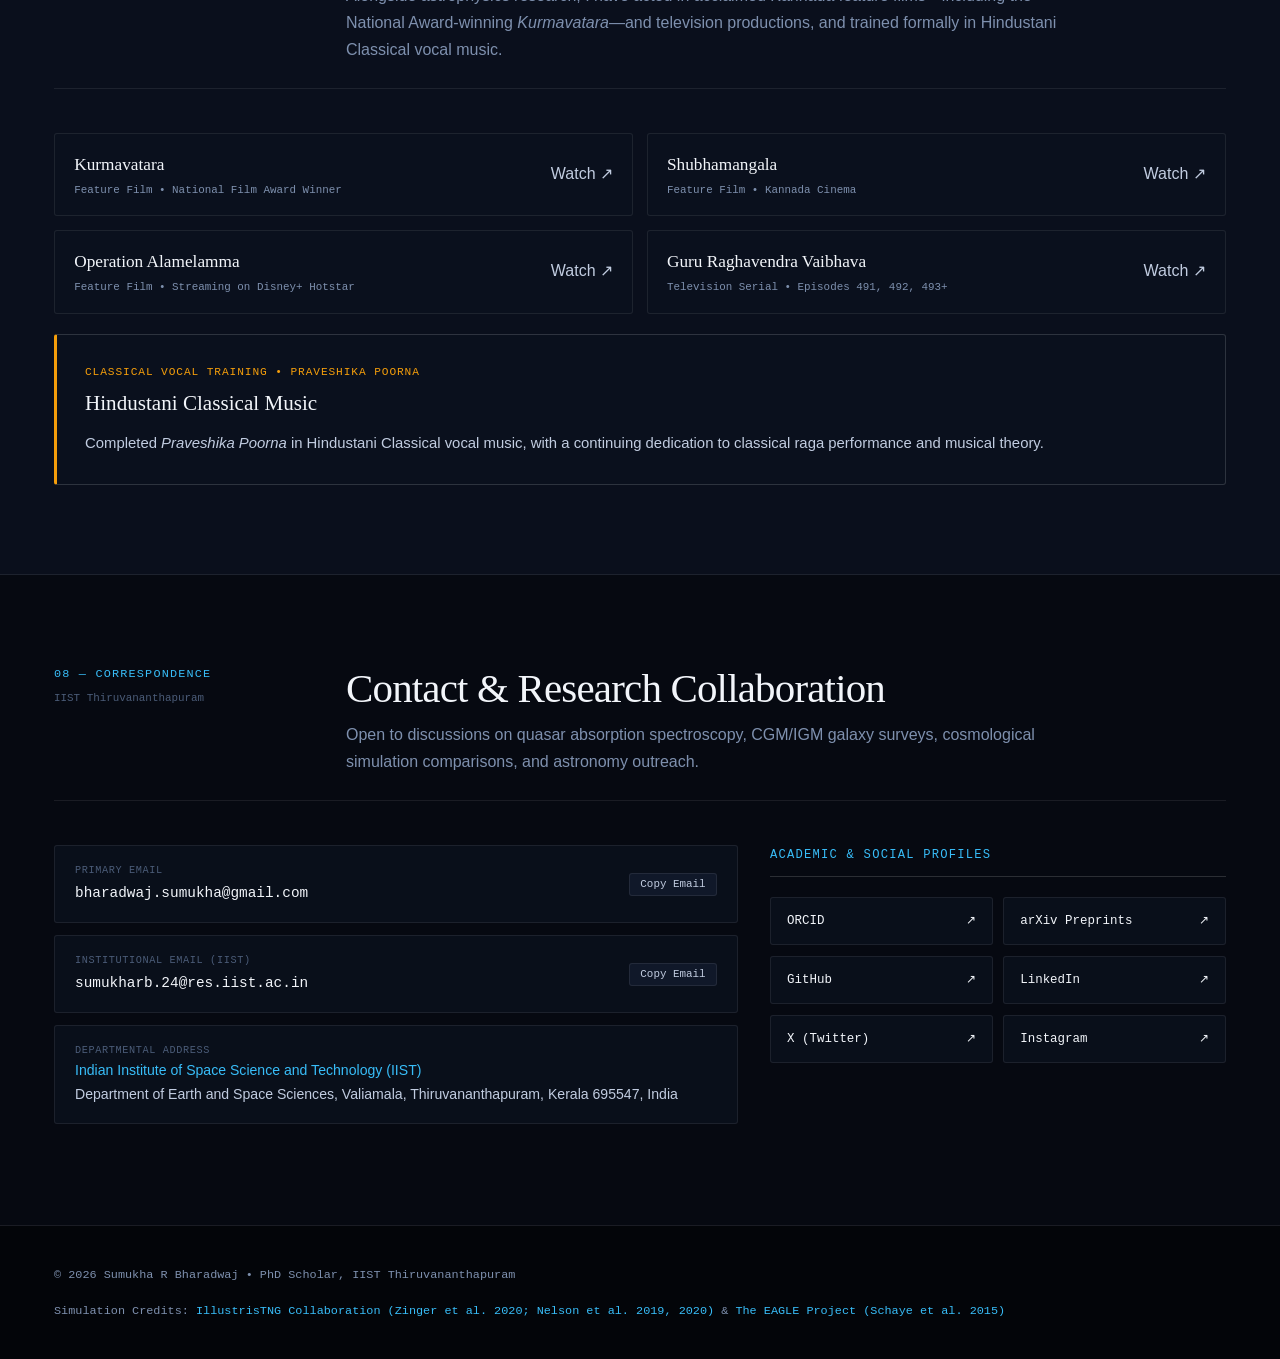
==== commit a1d39522: "Harden site security: Add CSP, origin policies, robust input sanitization, and comprehensive .gitign" ====
--- a/index.html
+++ b/index.html
@@ -7,6 +7,12 @@
     <title>Sumukha R Bharadwaj — CGM &amp; IGM Astrophysics | IIST</title>
     <meta name="description" content="Academic portfolio of Sumukha R Bharadwaj, PhD Researcher at IIST investigating the Circumgalactic Medium (CGM) and Intergalactic Medium (IGM) using HST/COS quasar absorption spectroscopy, VLT/MUSE integral field kinematics, and cosmological simulations.">
     <meta name="author" content="Sumukha R Bharadwaj">
+
+    <!-- Security Hardening: Client-Side Content Security Policy & Origin Policies -->
+    <meta http-equiv="Content-Security-Policy" content="default-src 'self'; script-src 'self'; style-src 'self' 'unsafe-inline' https://fonts.googleapis.com; font-src 'self' https://fonts.gstatic.com data:; img-src 'self' data: https://astro.dur.ac.uk https://www.tng-project.org; media-src 'self' blob: https://www.tng-project.org https://astro.dur.ac.uk; connect-src 'self'; object-src 'none'; base-uri 'self'; form-action 'self';">
+    <meta http-equiv="X-Content-Type-Options" content="nosniff">
+    <meta name="referrer" content="strict-origin-when-cross-origin">
+    <meta http-equiv="Permissions-Policy" content="camera=(), microphone=(), geolocation=(), payment=(), usb=()">
 
     <link rel="preconnect" href="https://fonts.googleapis.com">
     <link rel="preconnect" href="https://fonts.gstatic.com" crossorigin>
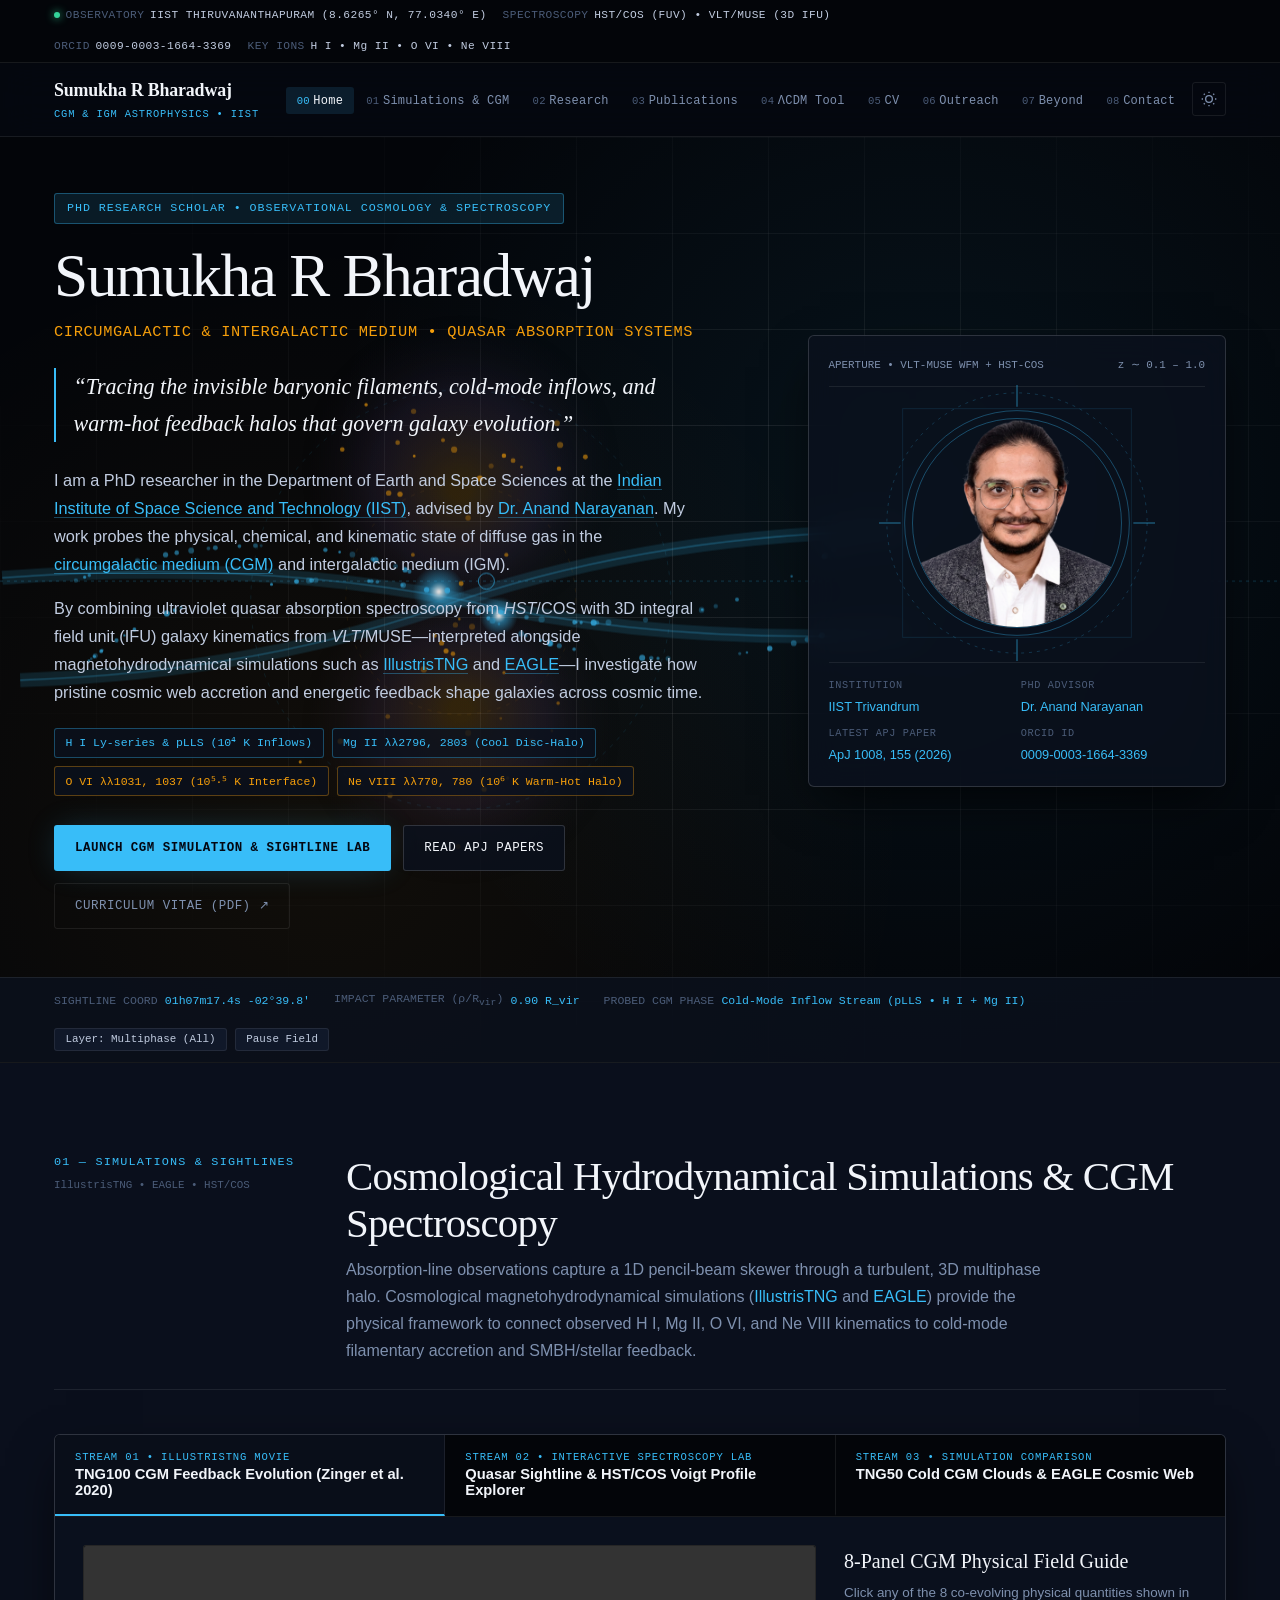
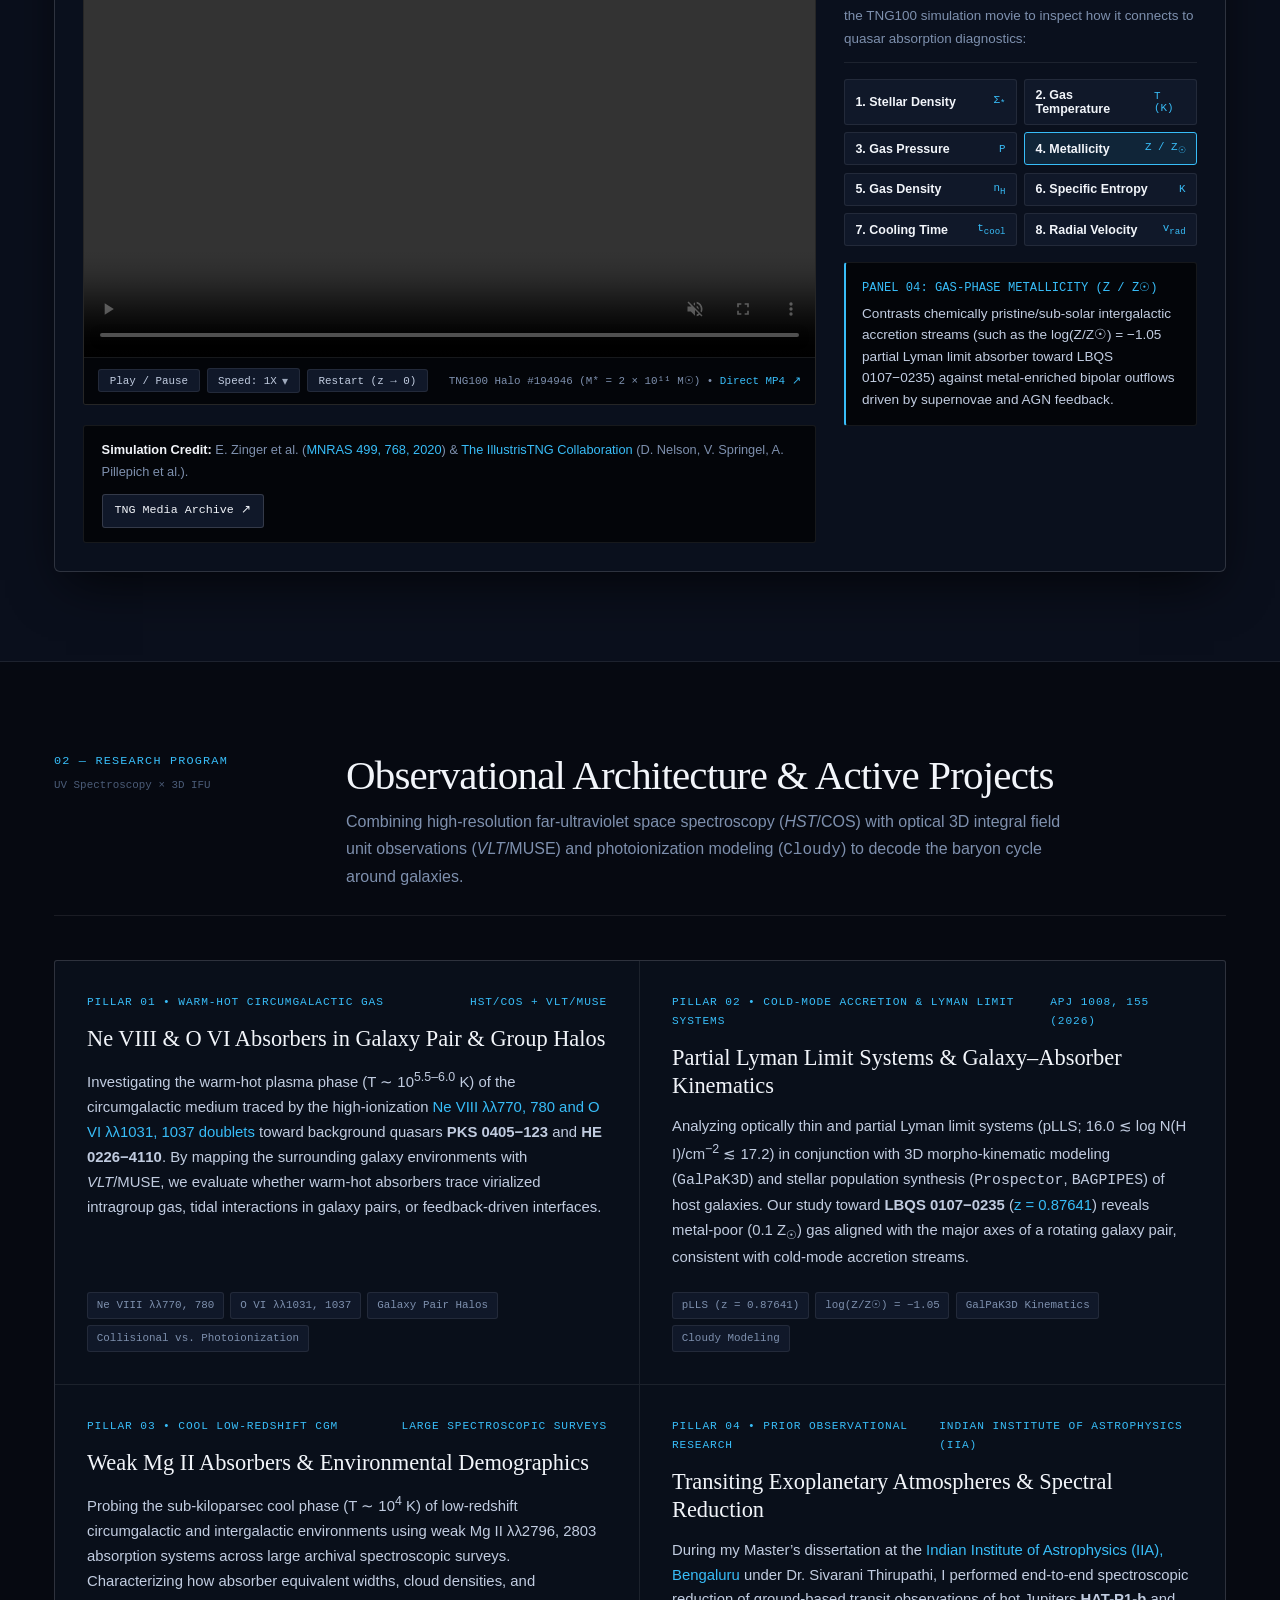
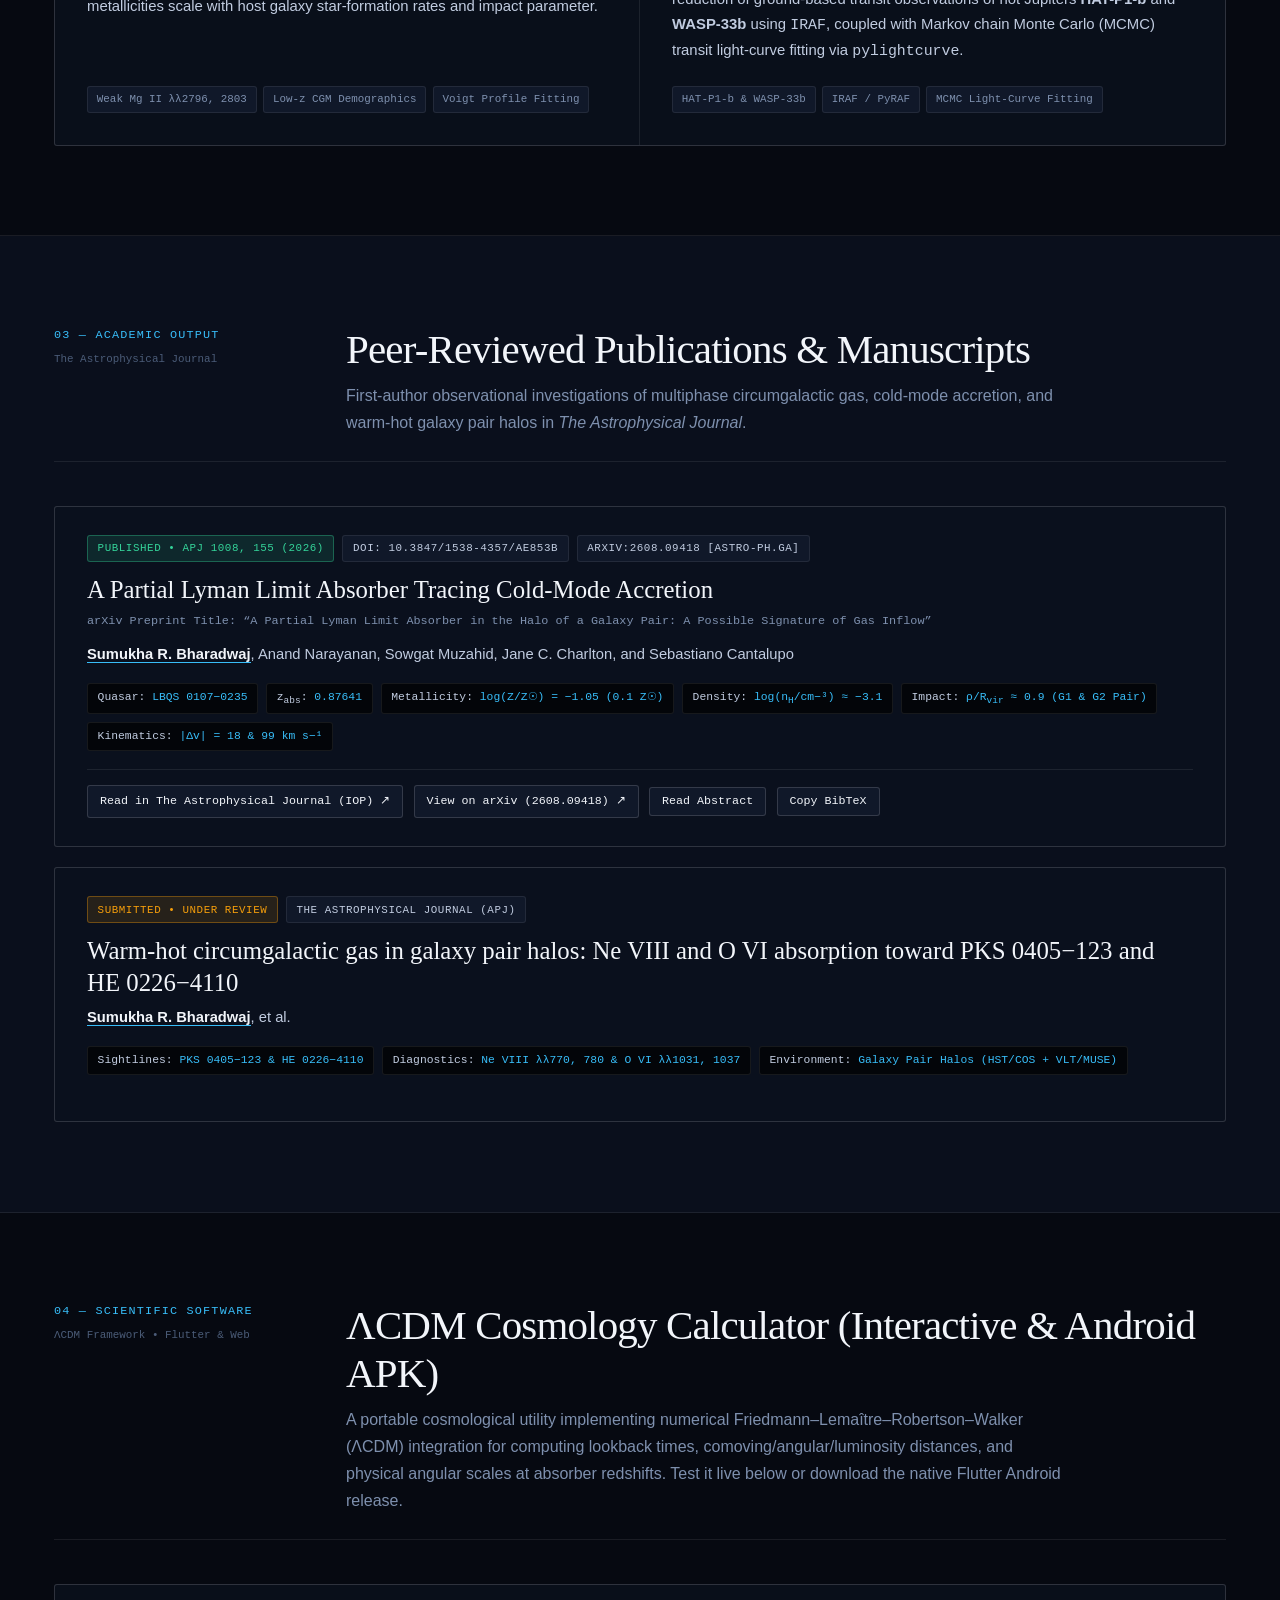
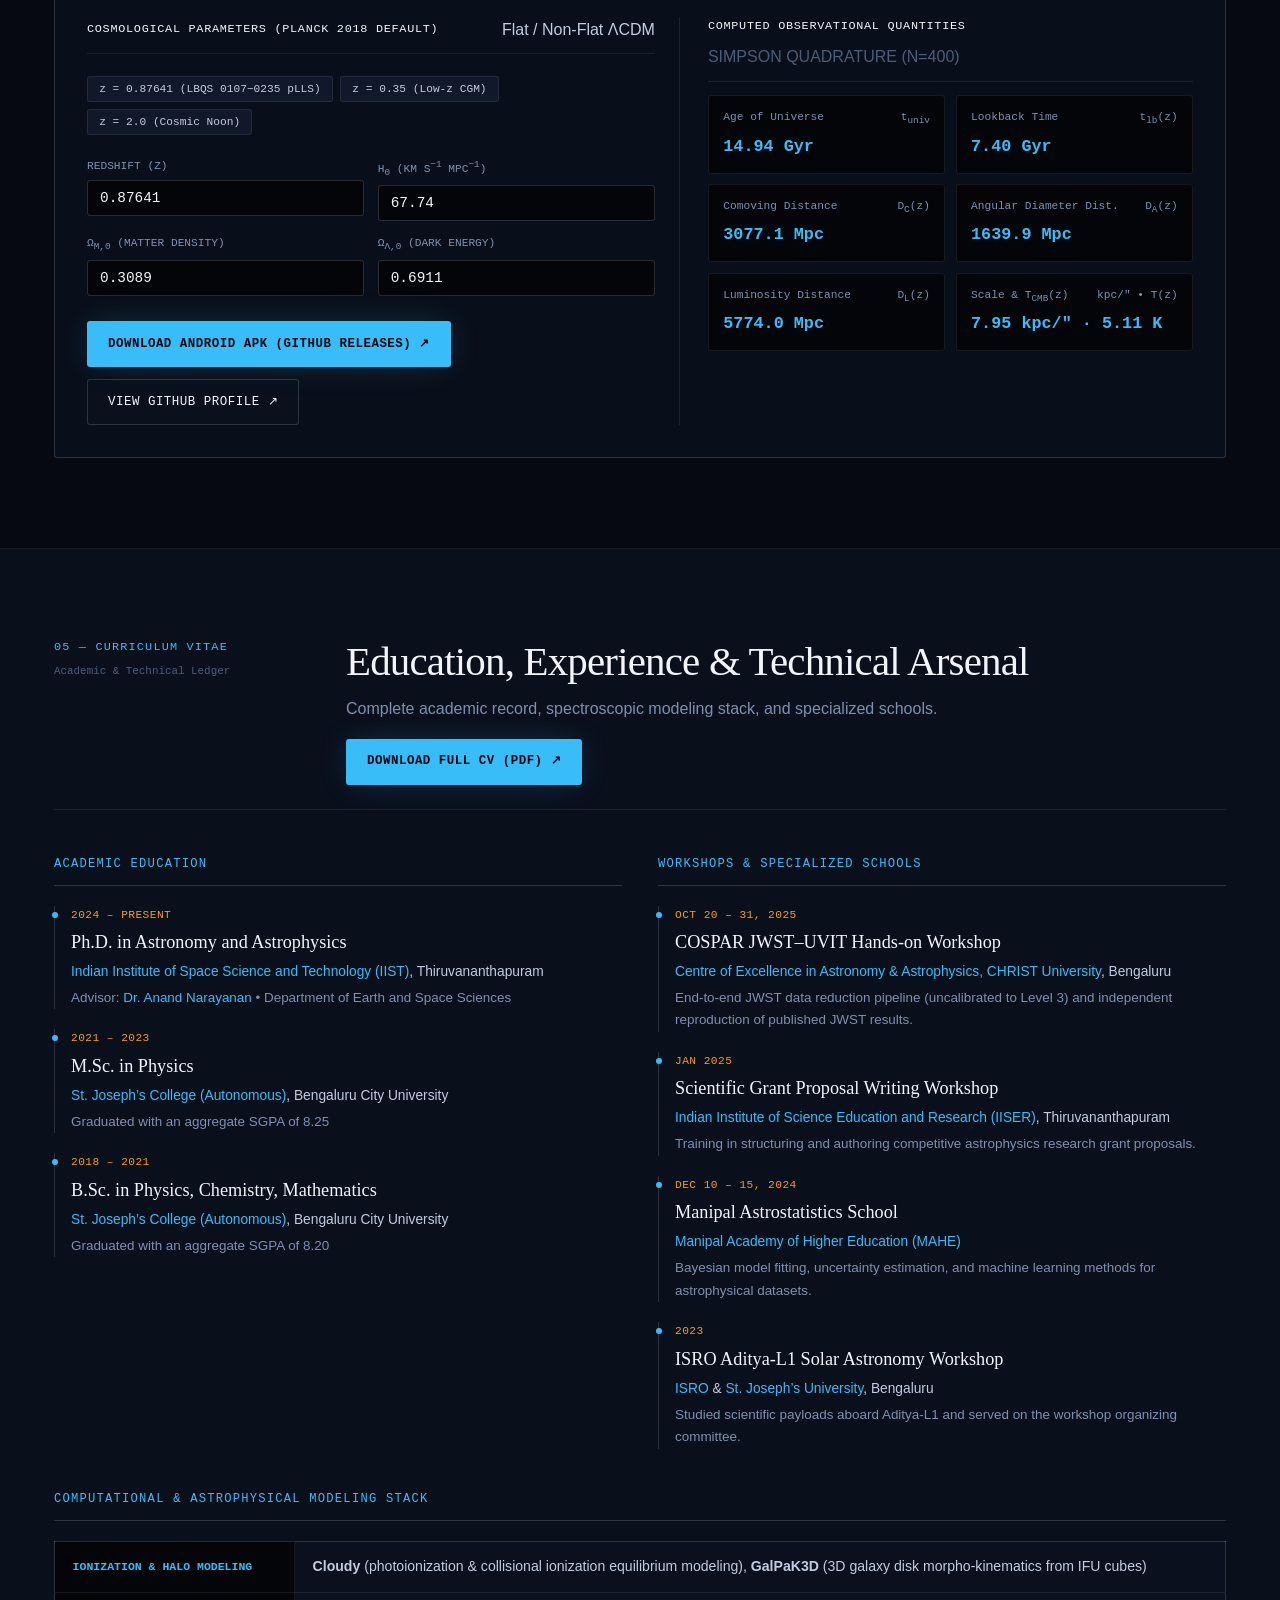
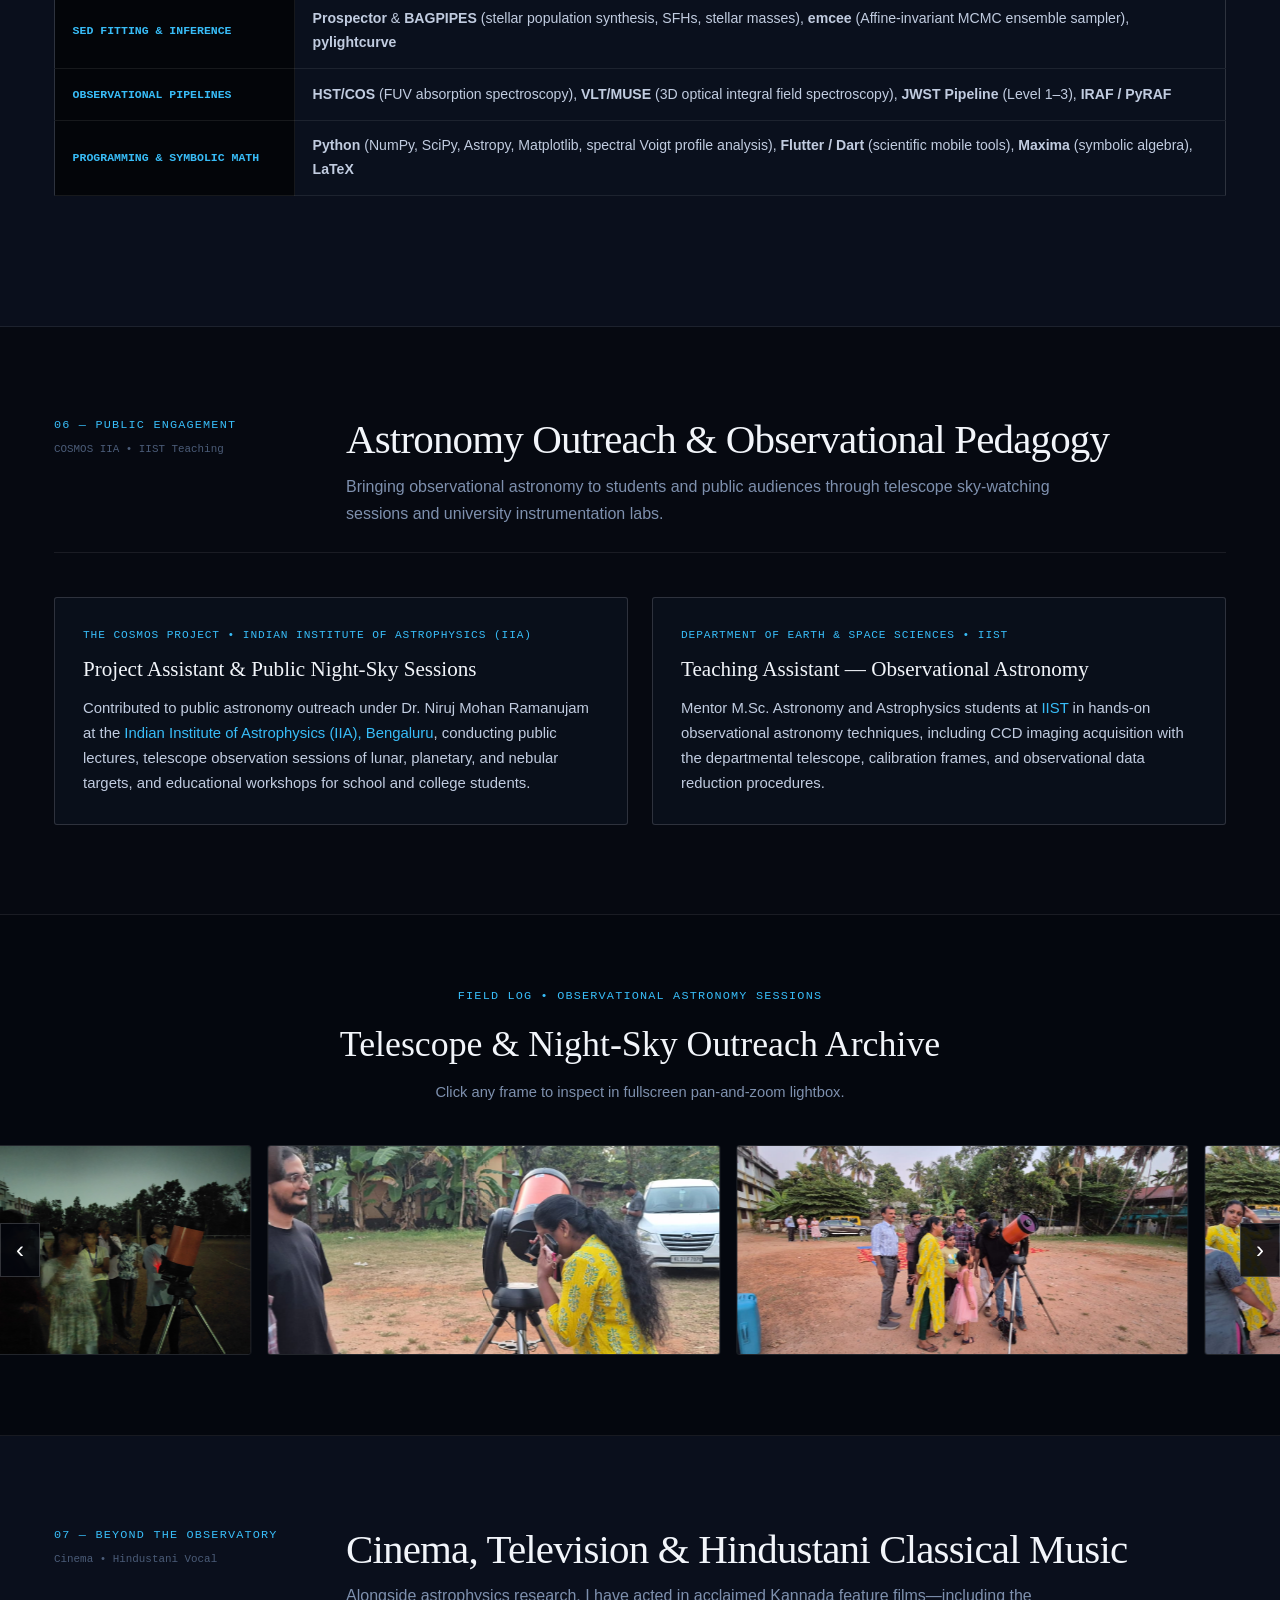
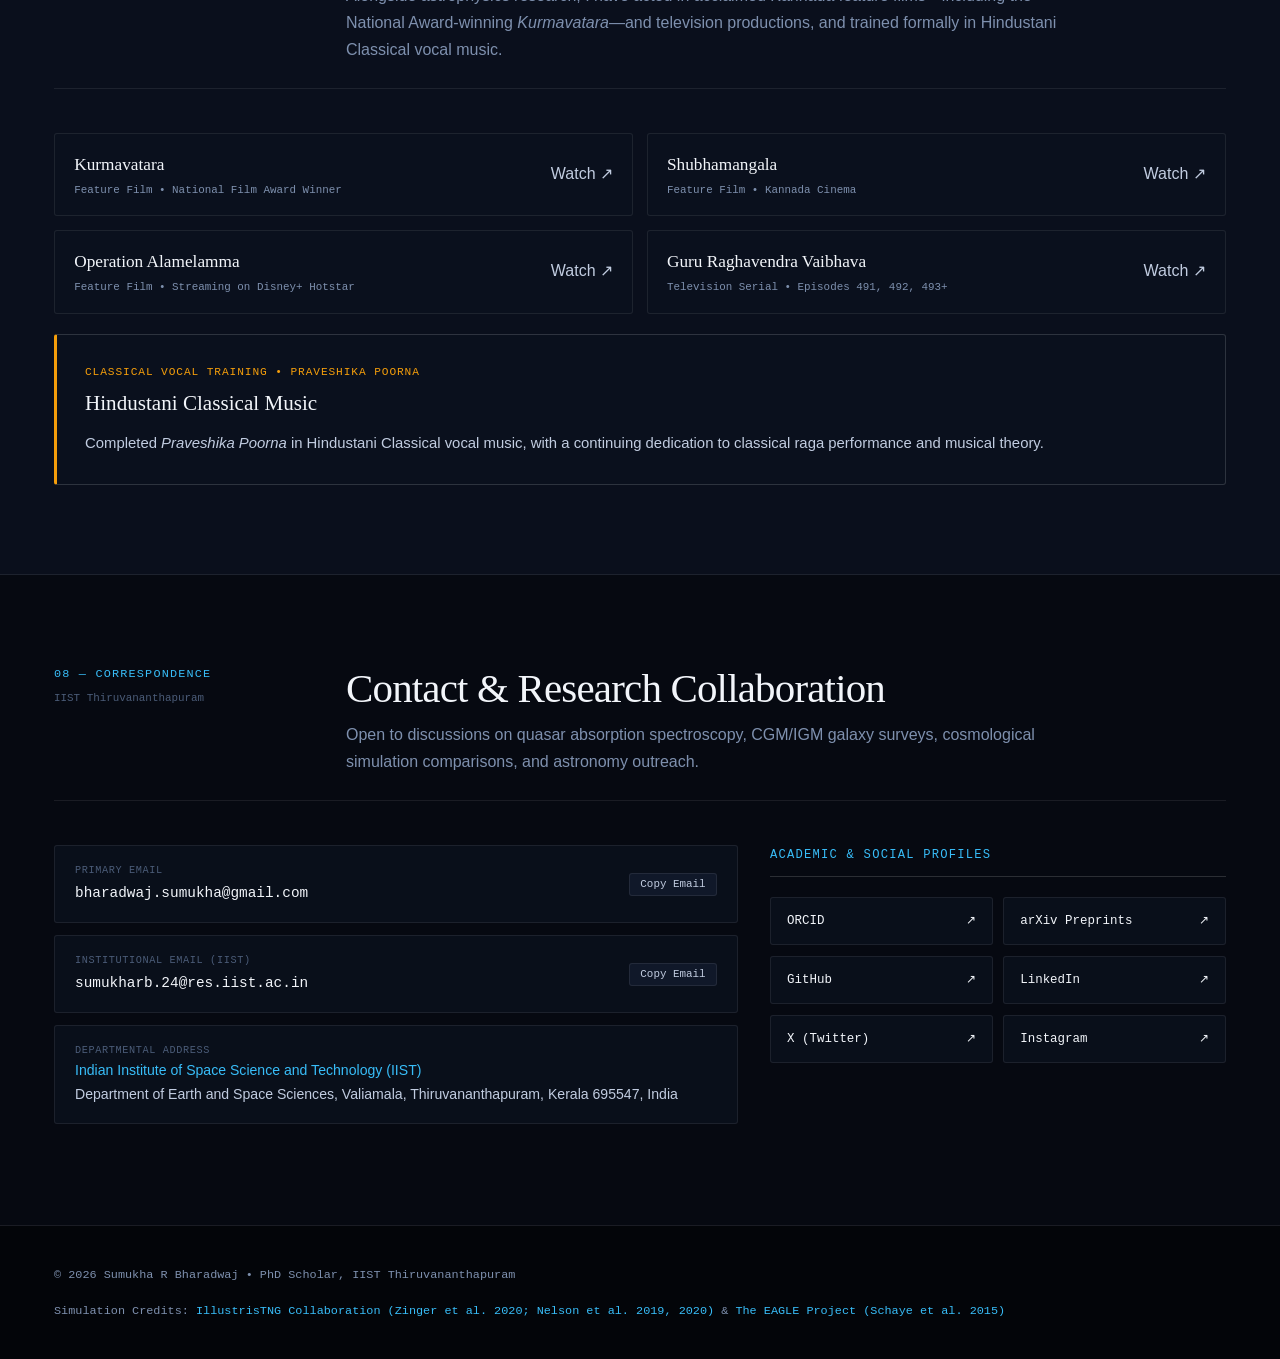
==== commit 557f4e27: "Add SEO name variation keywords, canonical URL, and Google Scholar Highwire Press citation tags" ====
--- a/index.html
+++ b/index.html
@@ -7,6 +7,28 @@
     <title>Sumukha R Bharadwaj — CGM &amp; IGM Astrophysics | IIST</title>
     <meta name="description" content="Academic portfolio of Sumukha R Bharadwaj, PhD Researcher at IIST investigating the Circumgalactic Medium (CGM) and Intergalactic Medium (IGM) using HST/COS quasar absorption spectroscopy, VLT/MUSE integral field kinematics, and cosmological simulations.">
     <meta name="author" content="Sumukha R Bharadwaj">
+
+    <!-- Google Site Verification (Secondary Meta Tag) -->
+    <meta name="google-site-verification" content="google943916f37dcdf947.html">
+
+    <!-- Name Variations, Discovery & SEO Canonical -->
+    <meta name="keywords" content="Sumukha R Bharadwaj, Sumukha R Bhardwaj, Sumukha Bharadwaj, Sumukha Bhardwaj, IIST, Astrophysics, CGM, IGM, Circumgalactic Medium, LBQS 0107-0235, ApJ, HST/COS, VLT/MUSE">
+    <link rel="canonical" href="https://bharadwajsumukha.github.io/">
+
+    <!-- Google Scholar Publication Indexing (Highwire Press Metadata) -->
+    <meta name="citation_title" content="A Partial Lyman Limit Absorber in the Halo of a Galaxy Pair: A Possible Signature of Gas Inflow">
+    <meta name="citation_author" content="Bharadwaj, Sumukha R.">
+    <meta name="citation_author" content="Narayanan, Anand">
+    <meta name="citation_author" content="Muzahid, Sowgat">
+    <meta name="citation_author" content="Charlton, Jane C.">
+    <meta name="citation_author" content="Cantalupo, Sebastiano">
+    <meta name="citation_publication_date" content="2026">
+    <meta name="citation_journal_title" content="The Astrophysical Journal">
+    <meta name="citation_volume" content="1008">
+    <meta name="citation_firstpage" content="155">
+    <meta name="citation_doi" content="10.3847/1538-4357/ae853b">
+    <meta name="citation_arxiv_id" content="2608.09418">
+    <meta name="citation_pdf_url" content="https://arxiv.org/pdf/2608.09418">
 
     <!-- Security Hardening: Client-Side Content Security Policy & Origin Policies -->
     <meta http-equiv="Content-Security-Policy" content="default-src 'self'; script-src 'self'; style-src 'self' 'unsafe-inline' https://fonts.googleapis.com; font-src 'self' https://fonts.gstatic.com data:; img-src 'self' data: https://astro.dur.ac.uk https://www.tng-project.org; media-src 'self' blob: https://www.tng-project.org https://astro.dur.ac.uk; connect-src 'self'; object-src 'none'; base-uri 'self'; form-action 'self';">
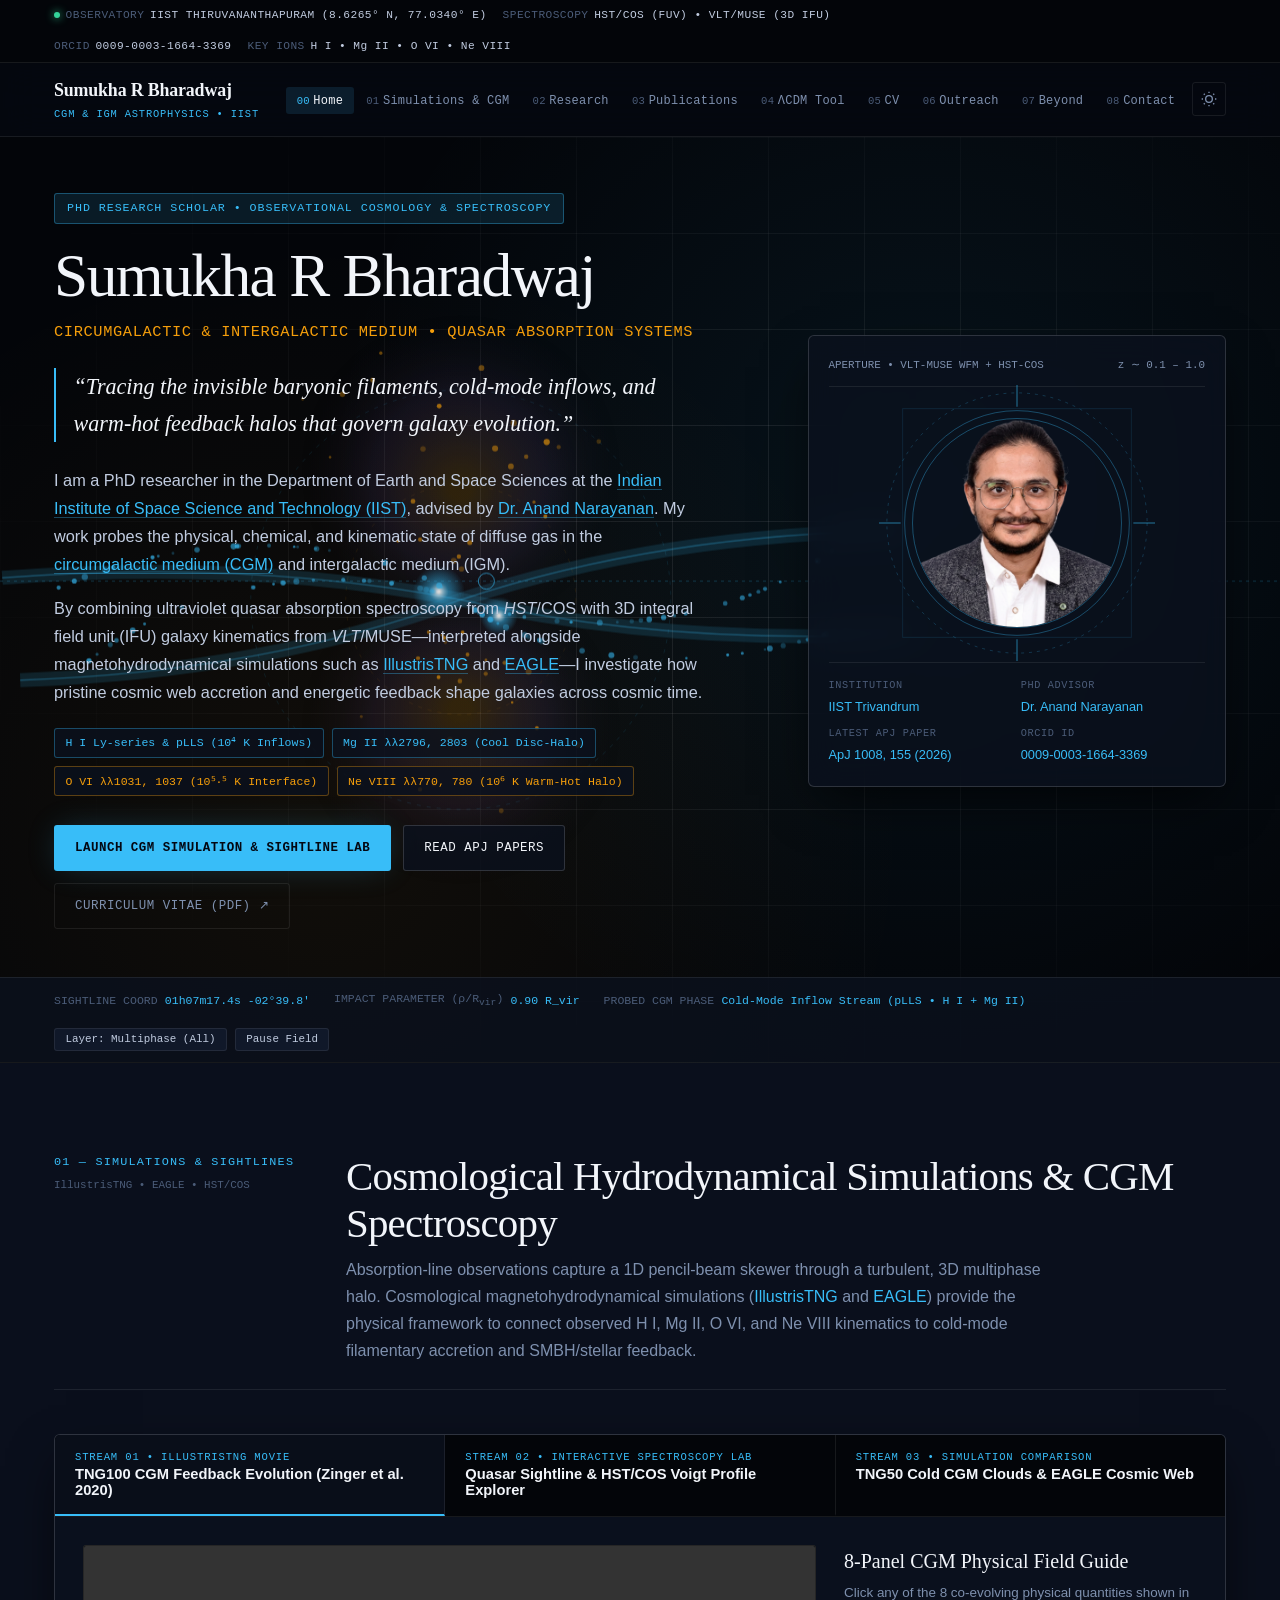
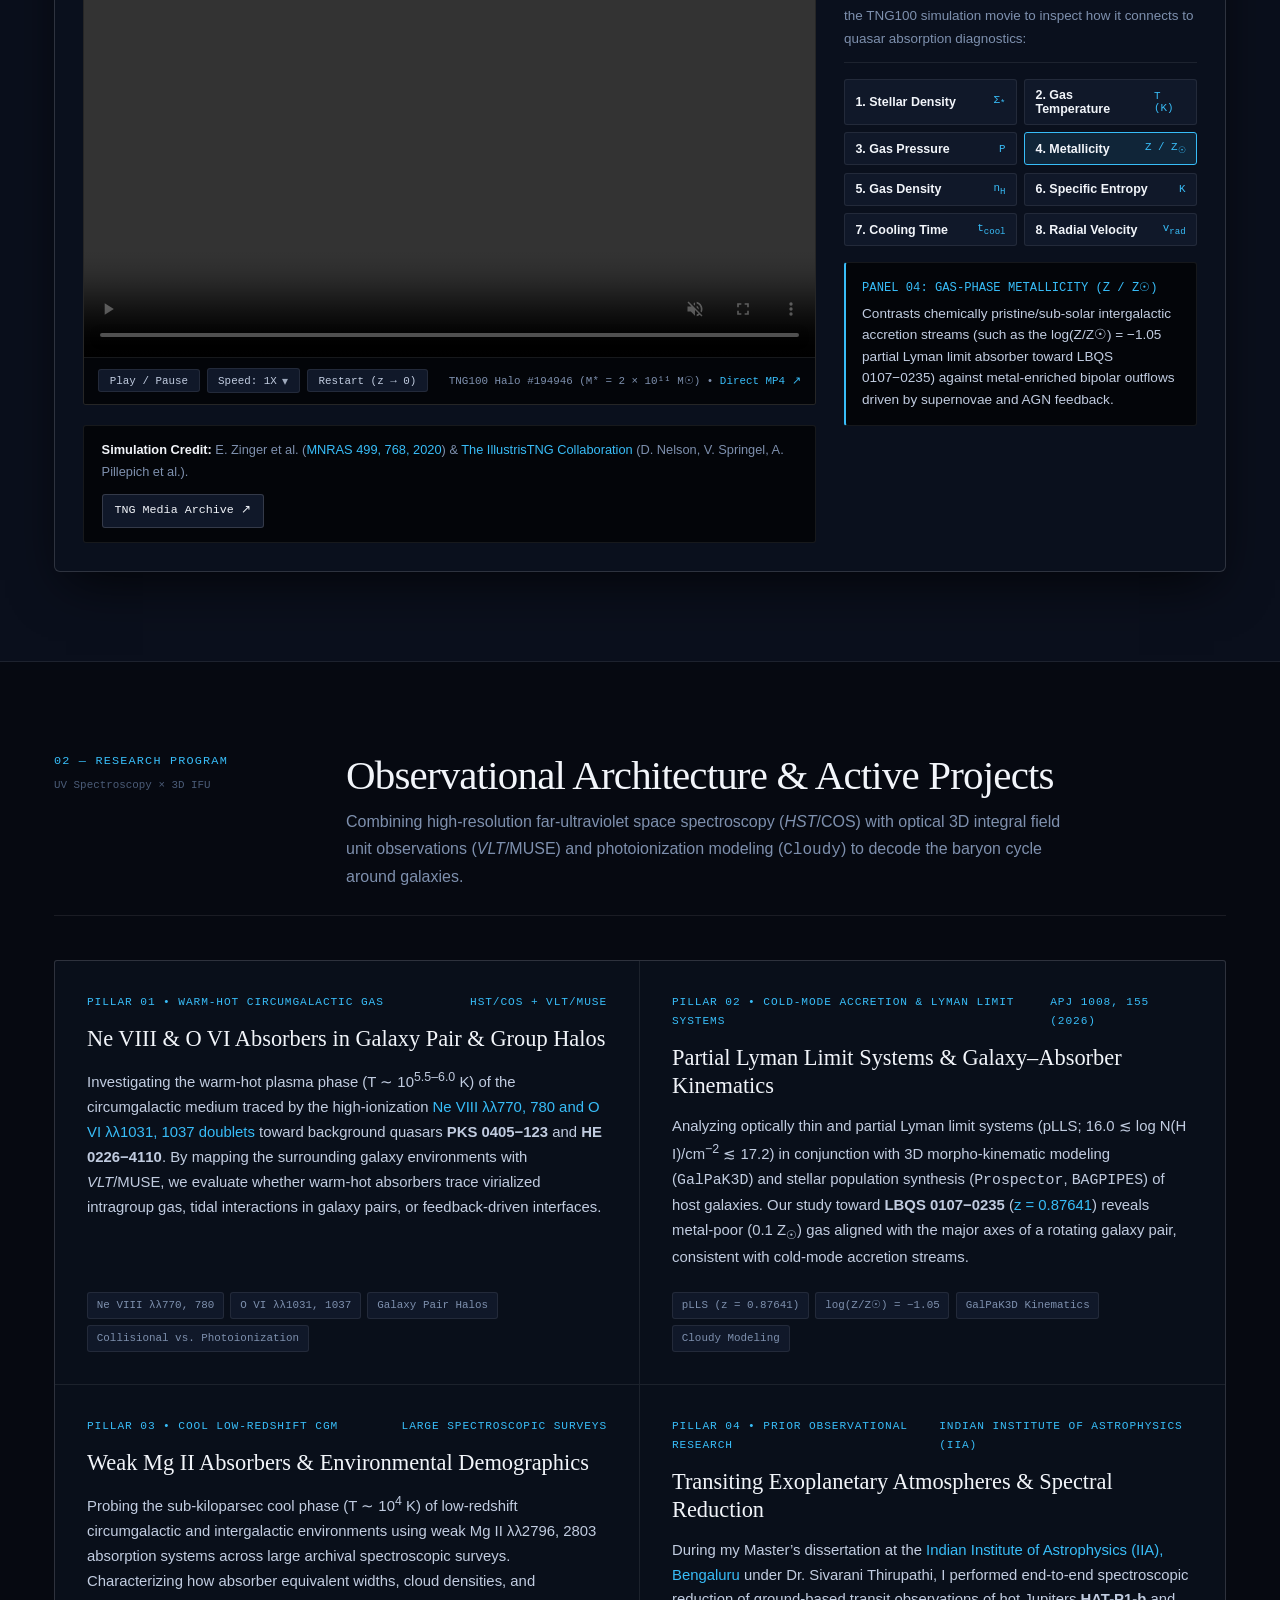
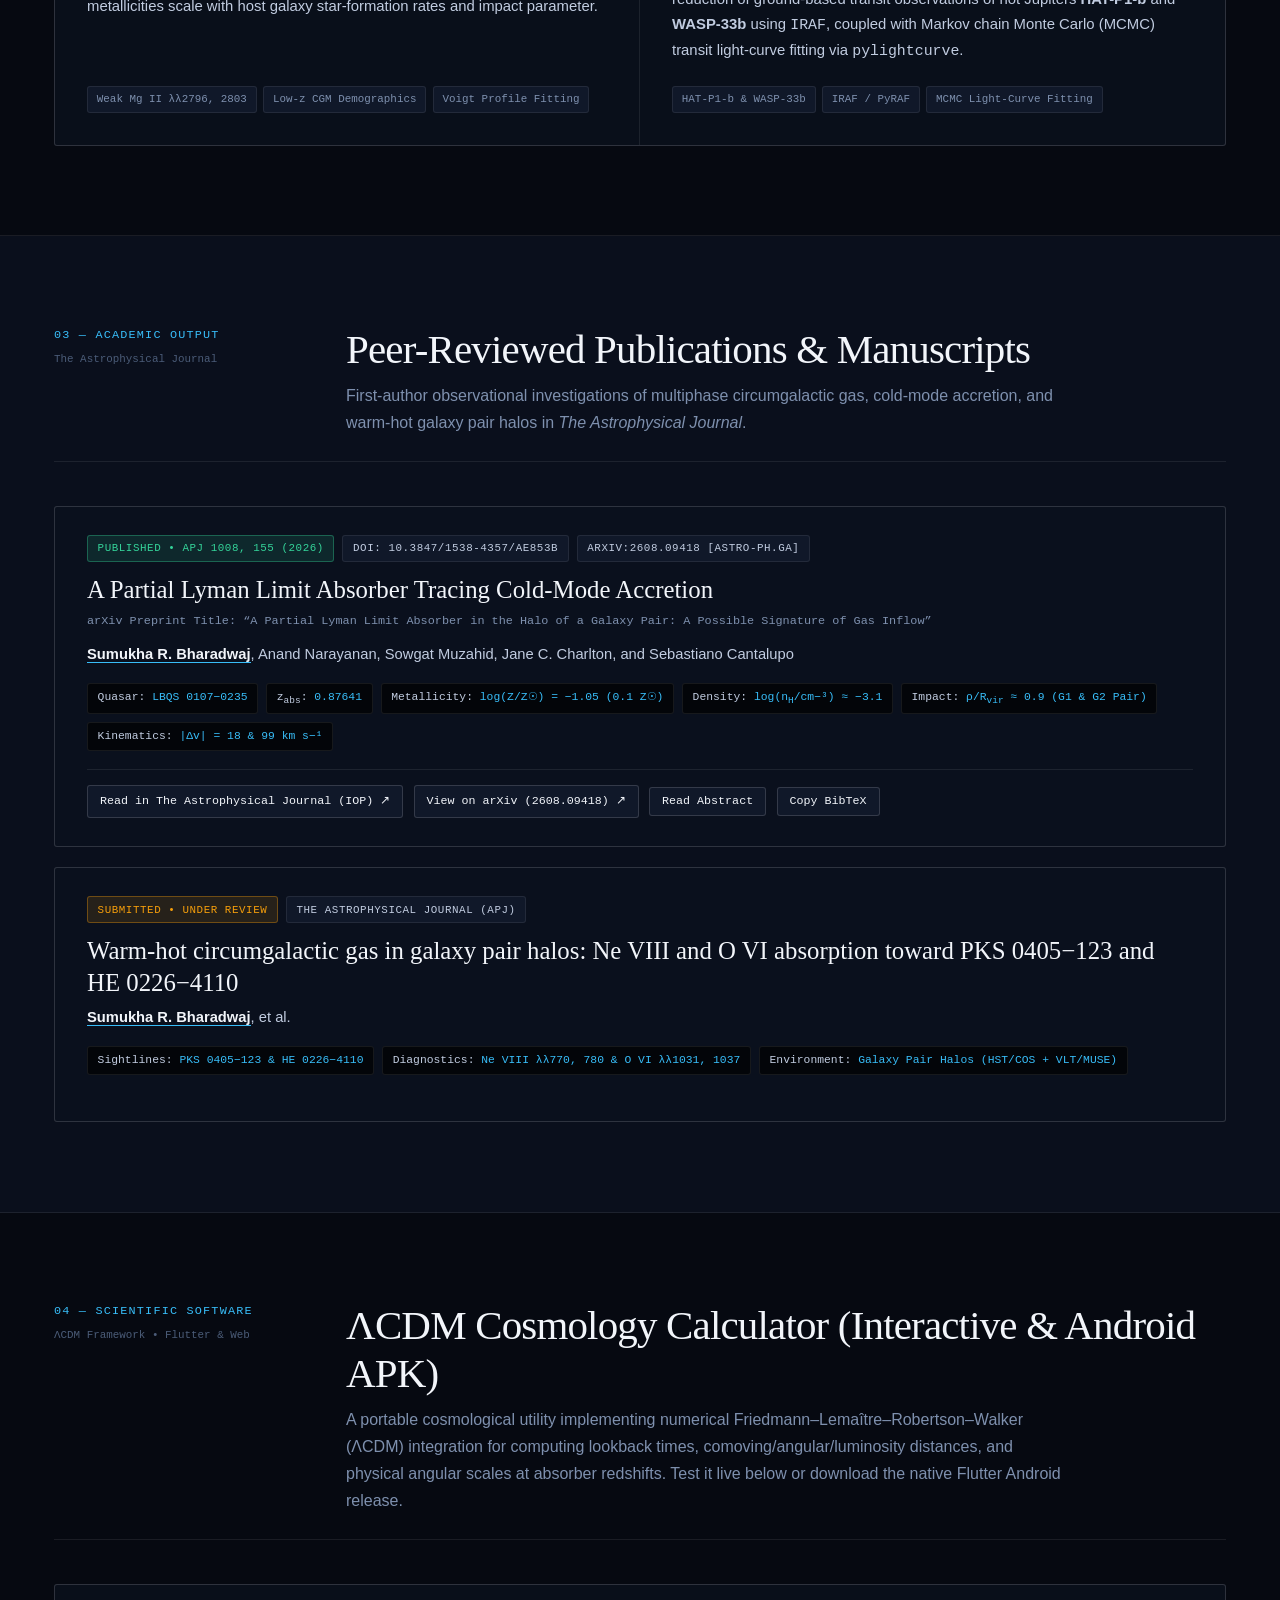
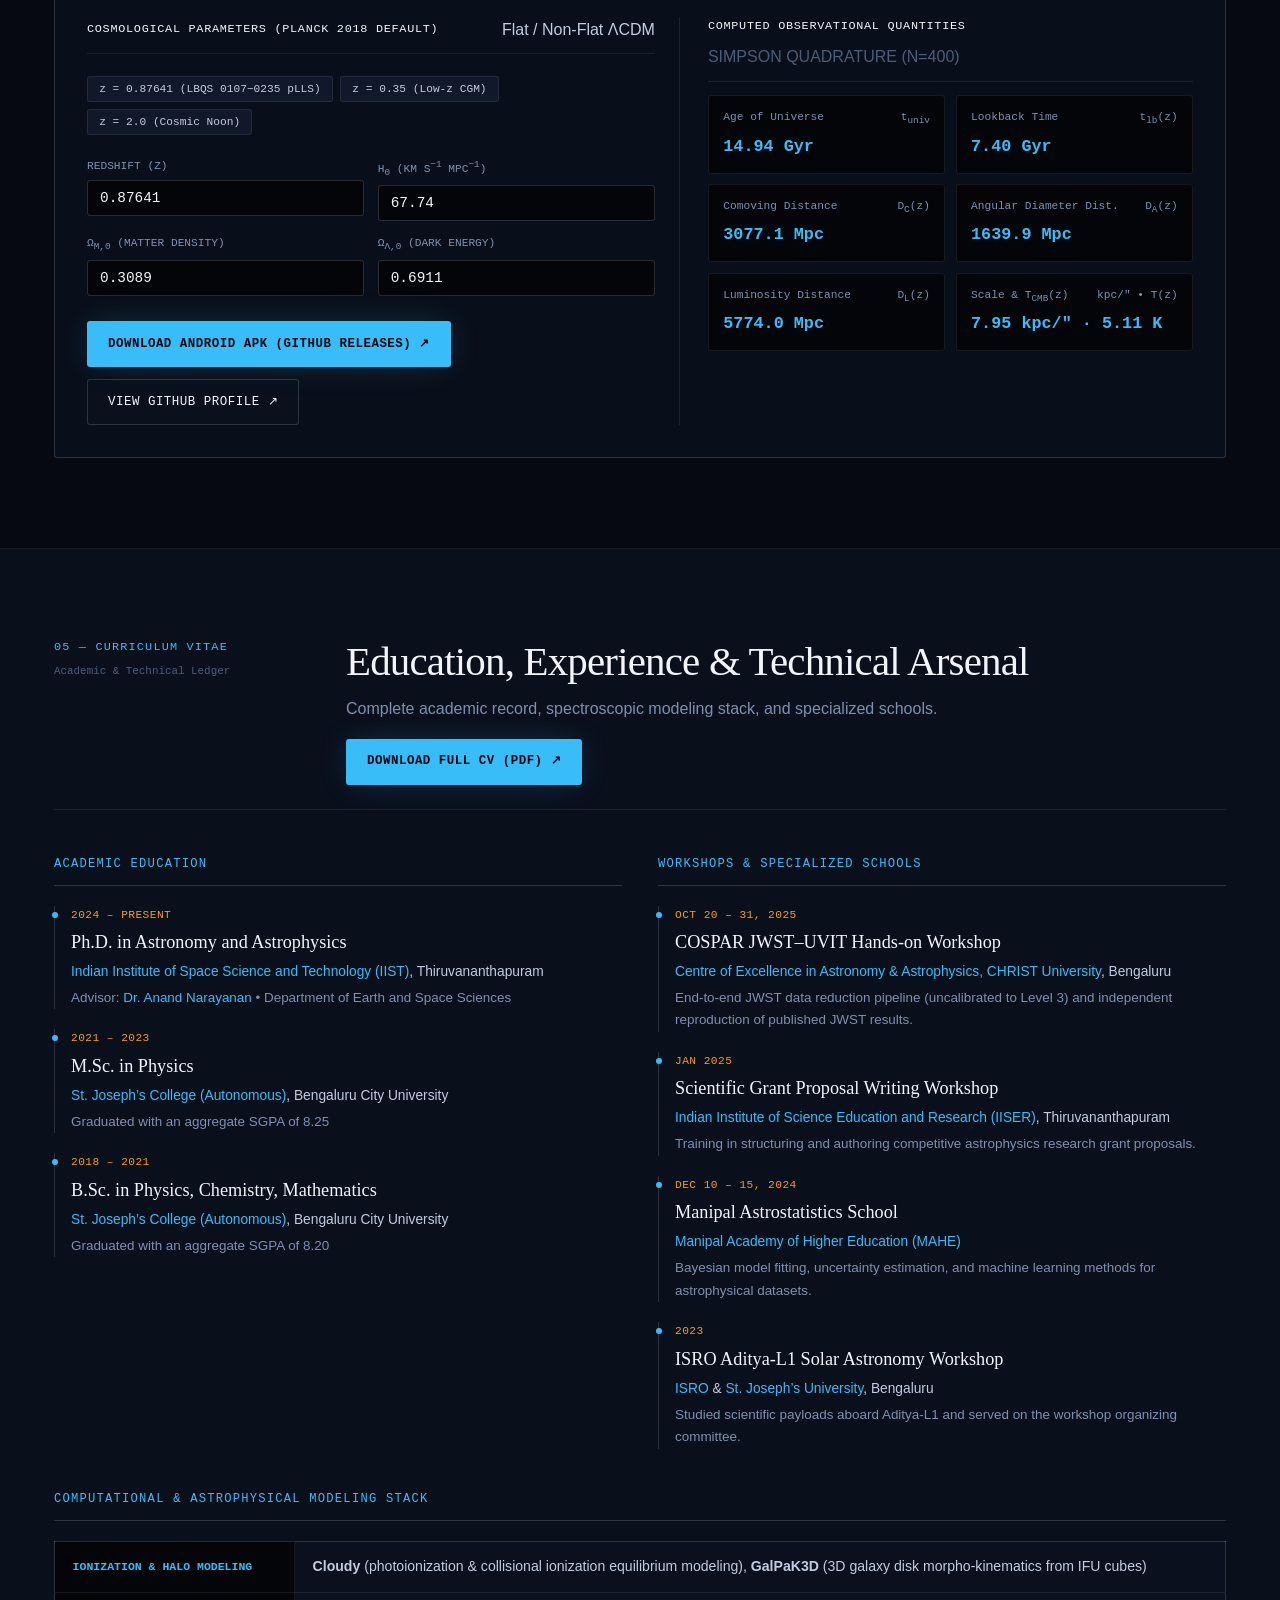
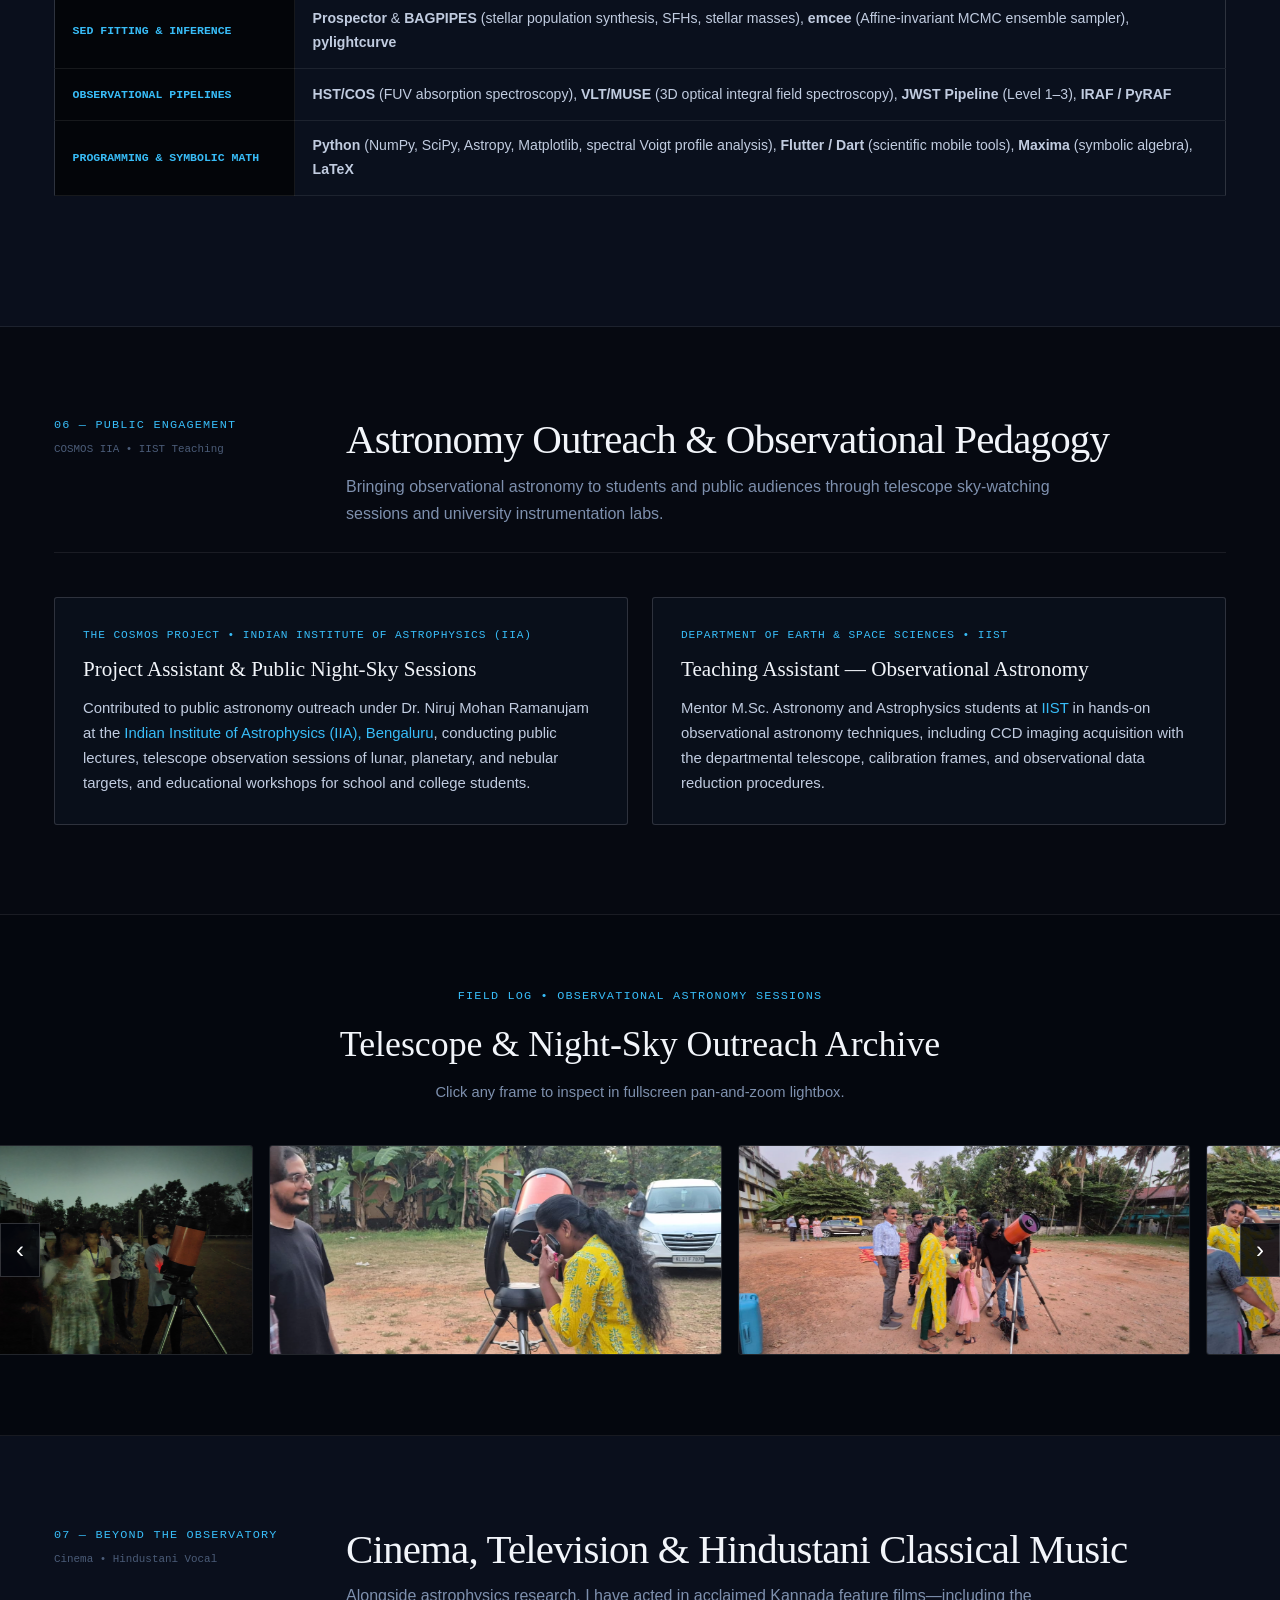
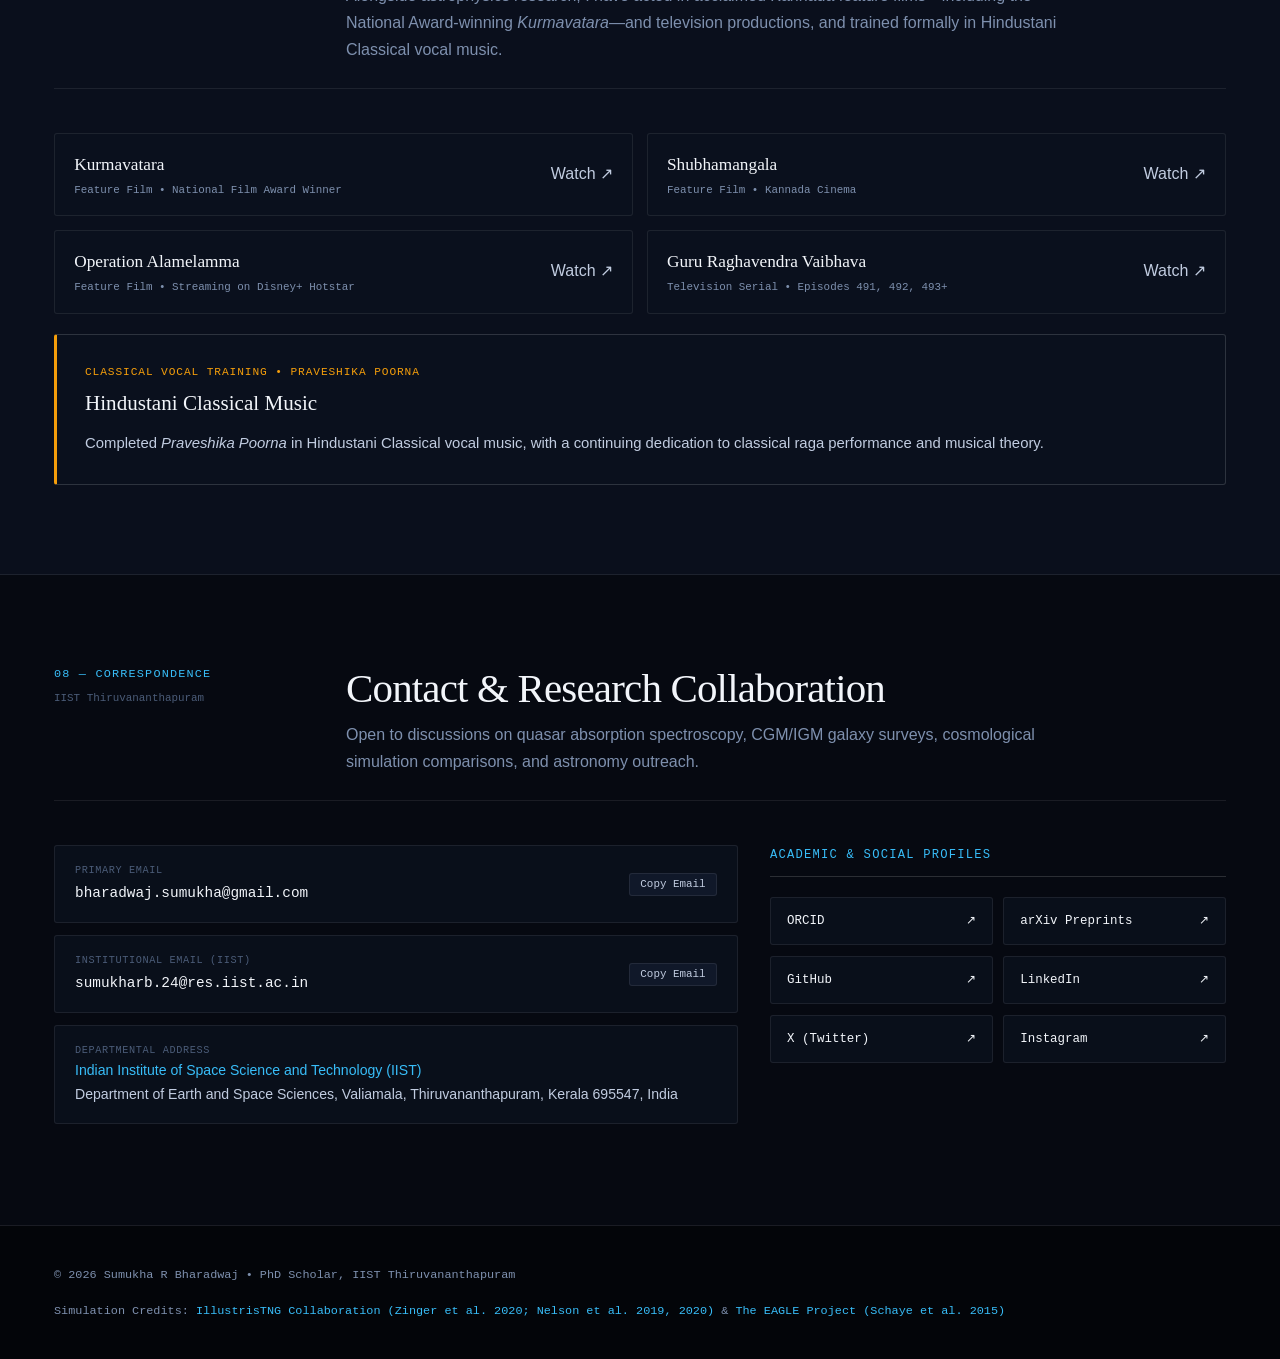
==== commit 1bdd4246: "Add Schema.org Person JSON-LD structured data, sitemap.xml, and robots.txt for Google search entity " ====
--- a/index.html
+++ b/index.html
@@ -29,6 +29,54 @@
     <meta name="citation_doi" content="10.3847/1538-4357/ae853b">
     <meta name="citation_arxiv_id" content="2608.09418">
     <meta name="citation_pdf_url" content="https://arxiv.org/pdf/2608.09418">
+
+    <!-- Schema.org JSON-LD for Google Knowledge Graph & Academic Identity -->
+    <script type="application/ld+json">
+    {
+      "@context": "https://schema.org",
+      "@type": "Person",
+      "name": "Sumukha R Bharadwaj",
+      "alternateName": [
+        "Sumukha R Bhardwaj",
+        "Sumukha Bharadwaj",
+        "Sumukha Bhardwaj",
+        "Sumukha R. Bharadwaj",
+        "Sumukha Ramesh Bharadwaj"
+      ],
+      "jobTitle": "PhD Research Scholar in Astronomy & Astrophysics",
+      "worksFor": {
+        "@type": "CollegeOrUniversity",
+        "name": "Indian Institute of Space Science and Technology (IIST)",
+        "url": "https://www.iist.ac.in/"
+      },
+      "affiliation": {
+        "@type": "CollegeOrUniversity",
+        "name": "Indian Institute of Space Science and Technology (IIST)",
+        "url": "https://www.iist.ac.in/"
+      },
+      "alumniOf": [
+        {
+          "@type": "CollegeOrUniversity",
+          "name": "Bangalore University / Indian Institute of Astrophysics (IIA)"
+        },
+        {
+          "@type": "CollegeOrUniversity",
+          "name": "Vijaya College, Bangalore"
+        }
+      ],
+      "url": "https://bharadwajsumukha.github.io/",
+      "image": "https://bharadwajsumukha.github.io/profile_photo.png",
+      "sameAs": [
+        "https://orcid.org/0009-0003-1664-3369",
+        "https://github.com/bharadwajsumukha",
+        "https://in.linkedin.com/in/sumukha-bharadwaj-520a81232",
+        "https://x.com/sumukharbhar15",
+        "https://www.instagram.com/bharadwaj.sumukha/",
+        "https://arxiv.org/abs/2608.09418",
+        "https://doi.org/10.3847/1538-4357/ae853b"
+      ]
+    }
+    </script>
 
     <!-- Security Hardening: Client-Side Content Security Policy & Origin Policies -->
     <meta http-equiv="Content-Security-Policy" content="default-src 'self'; script-src 'self'; style-src 'self' 'unsafe-inline' https://fonts.googleapis.com; font-src 'self' https://fonts.gstatic.com data:; img-src 'self' data: https://astro.dur.ac.uk https://www.tng-project.org; media-src 'self' blob: https://www.tng-project.org https://astro.dur.ac.uk; connect-src 'self'; object-src 'none'; base-uri 'self'; form-action 'self';">
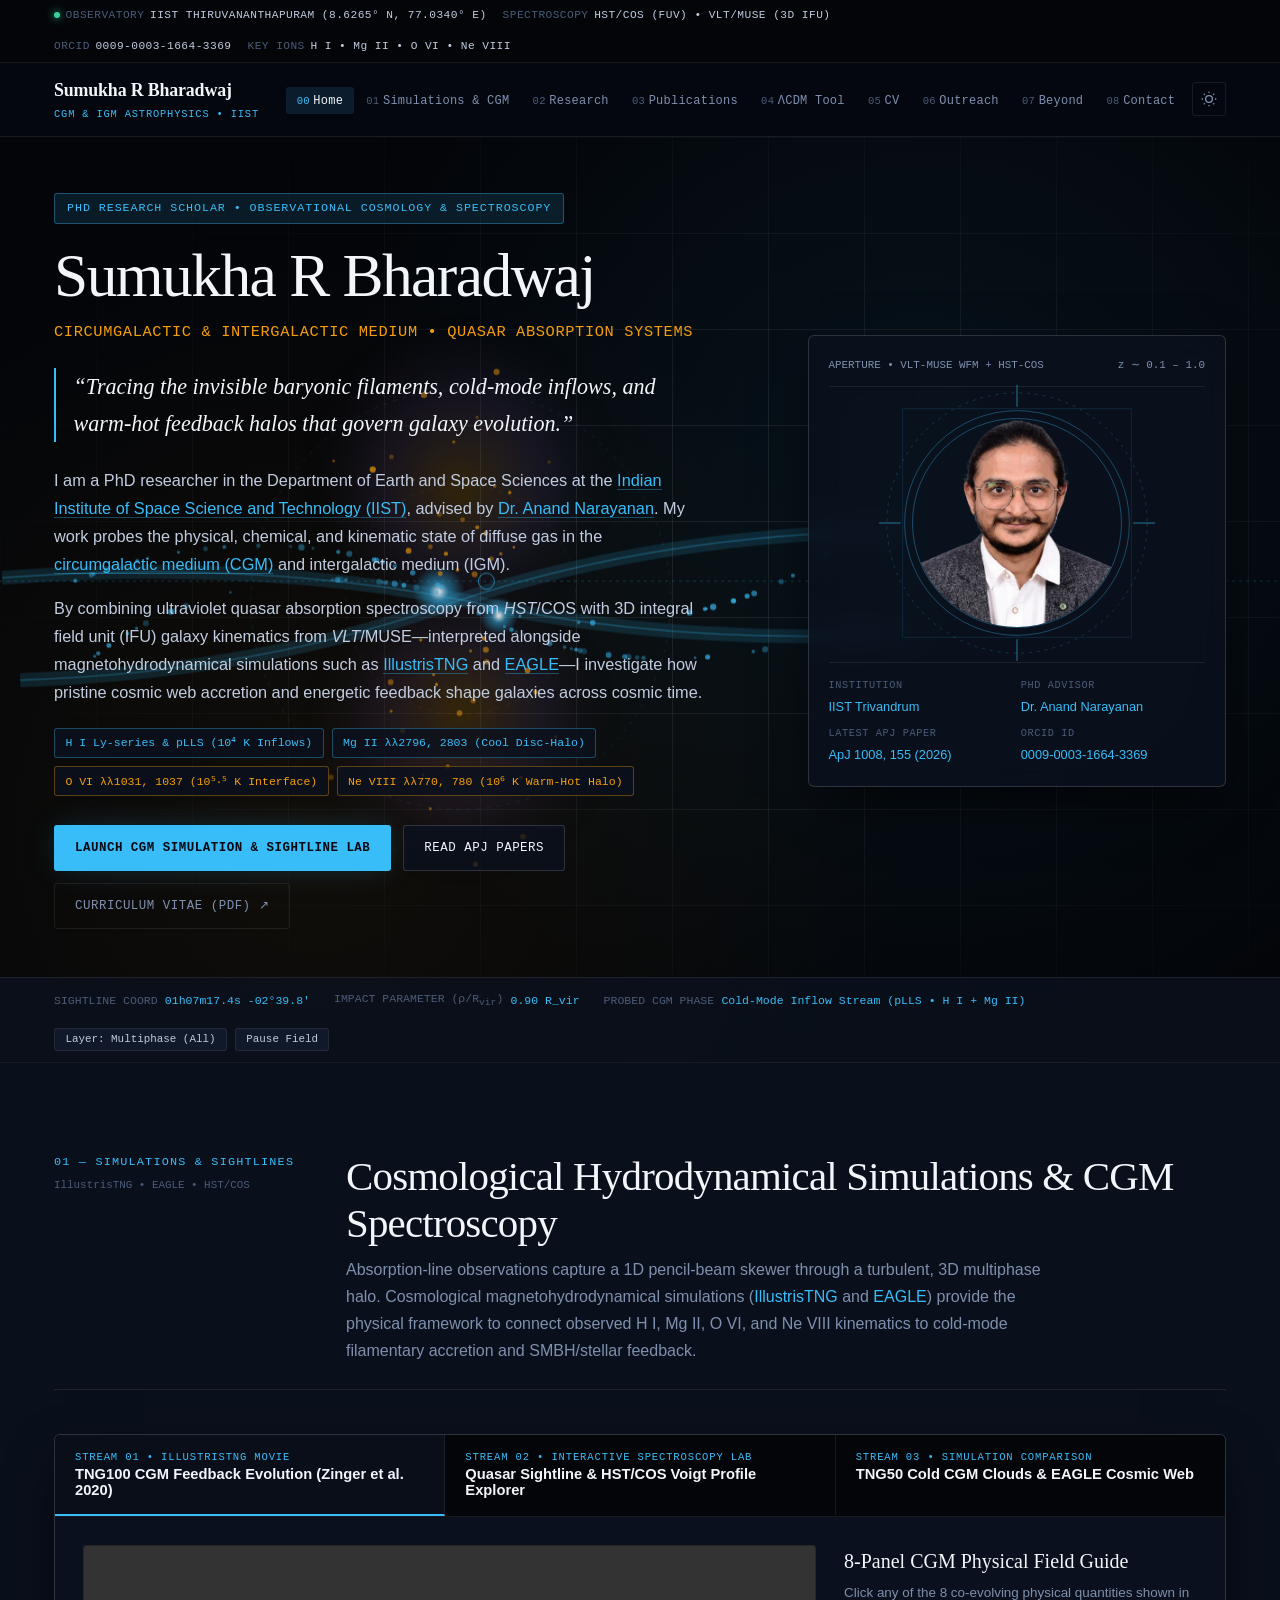
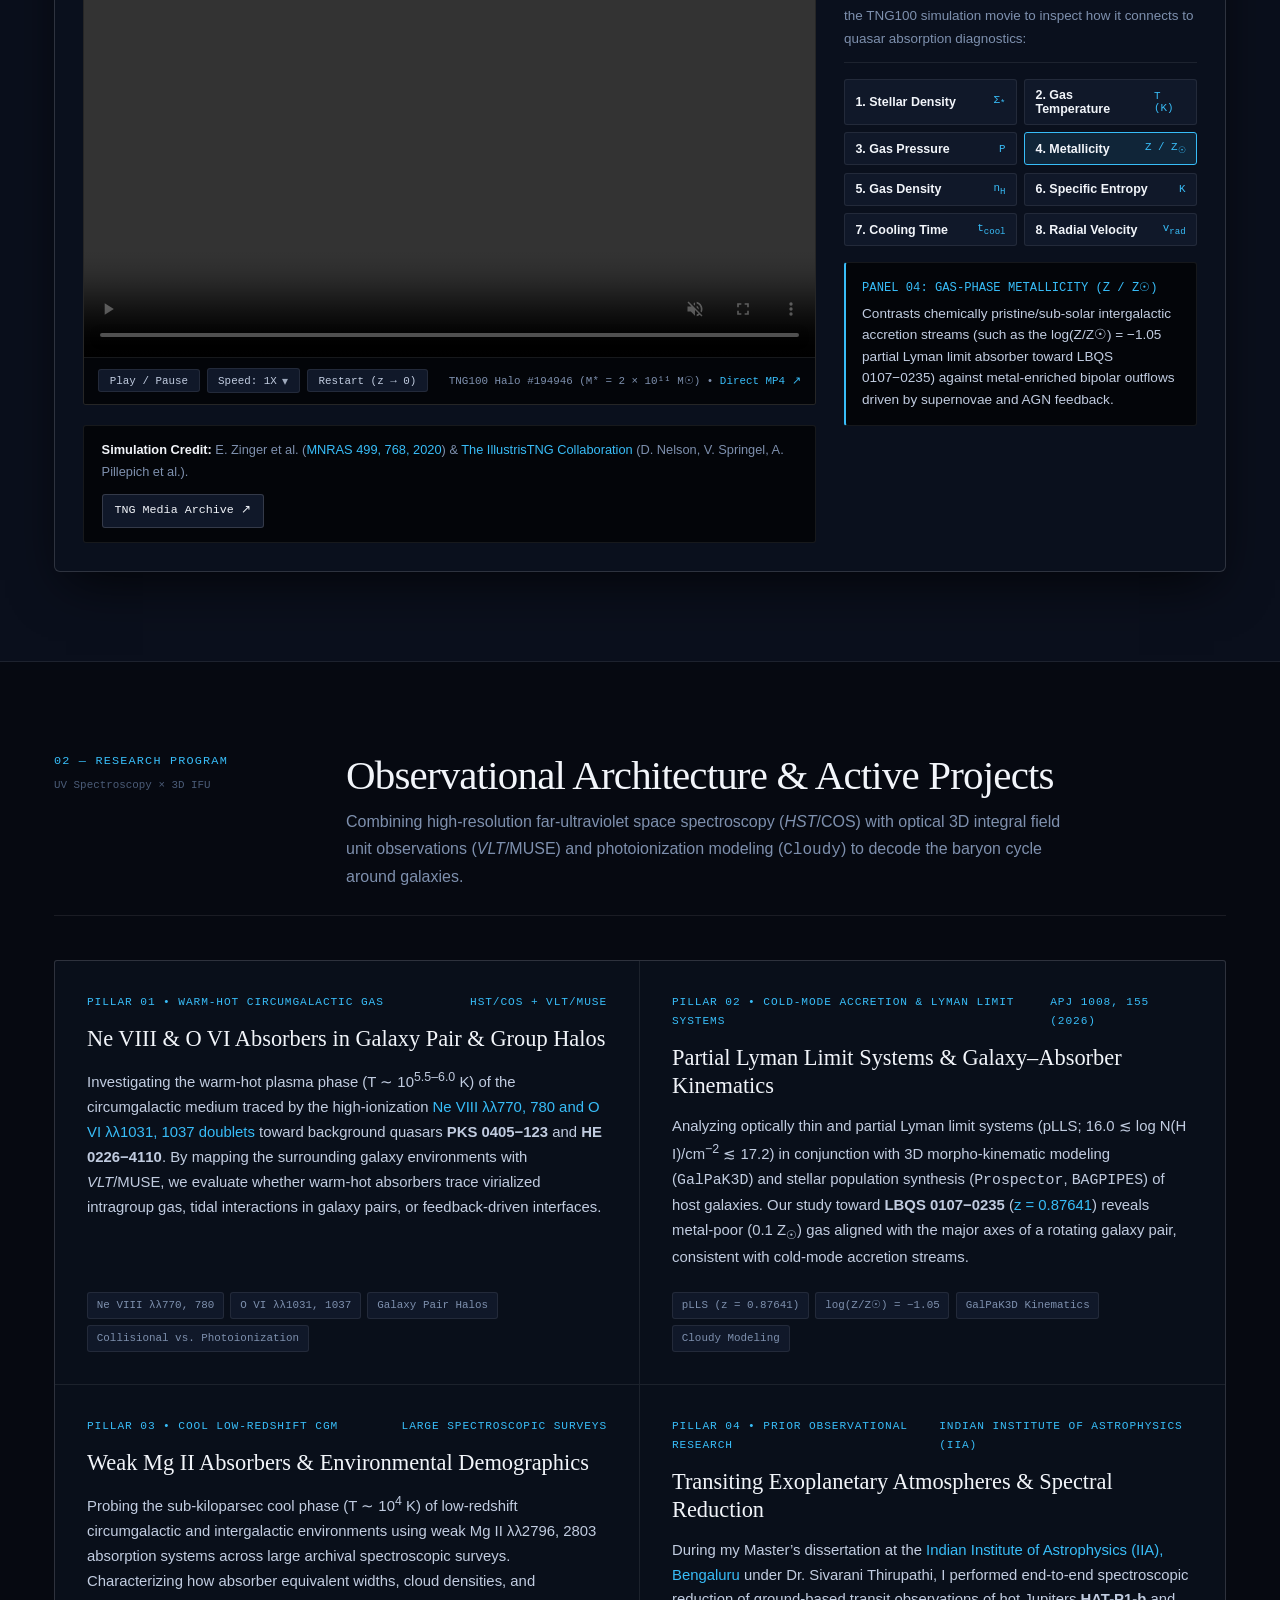
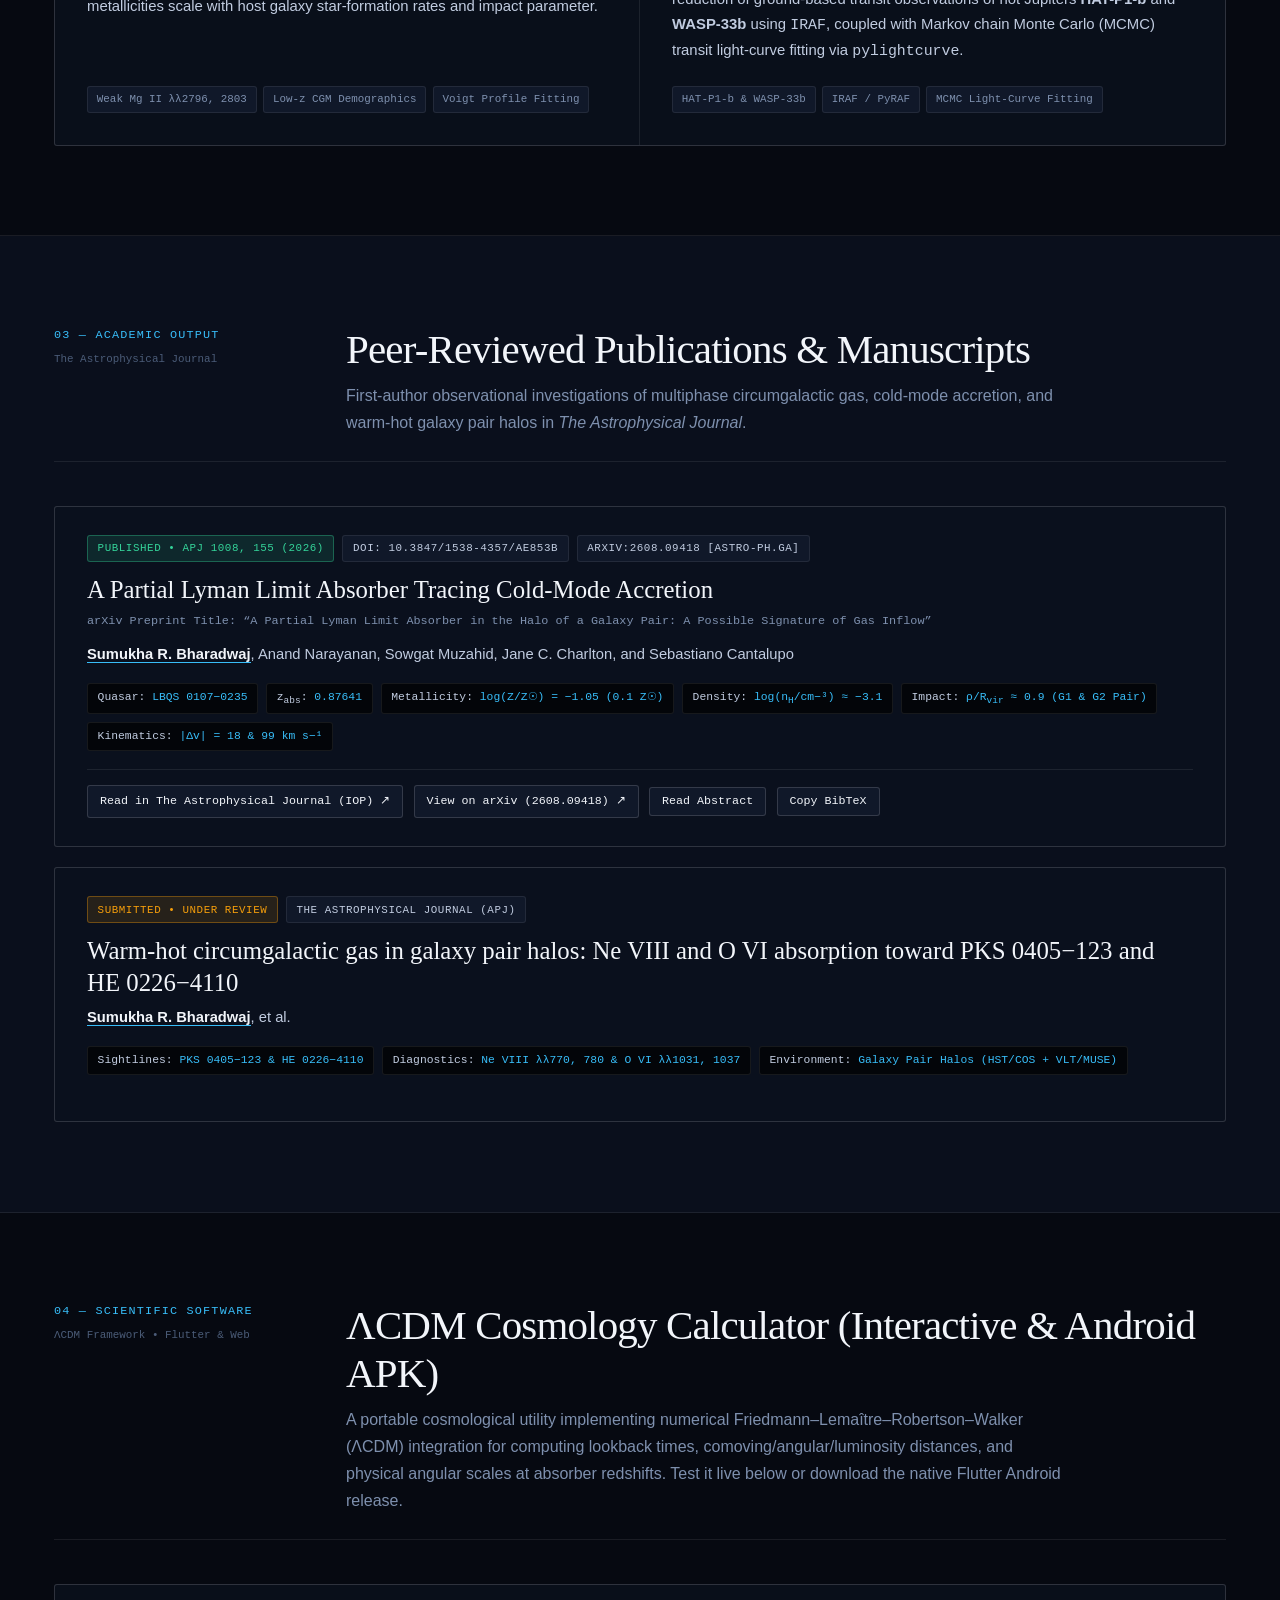
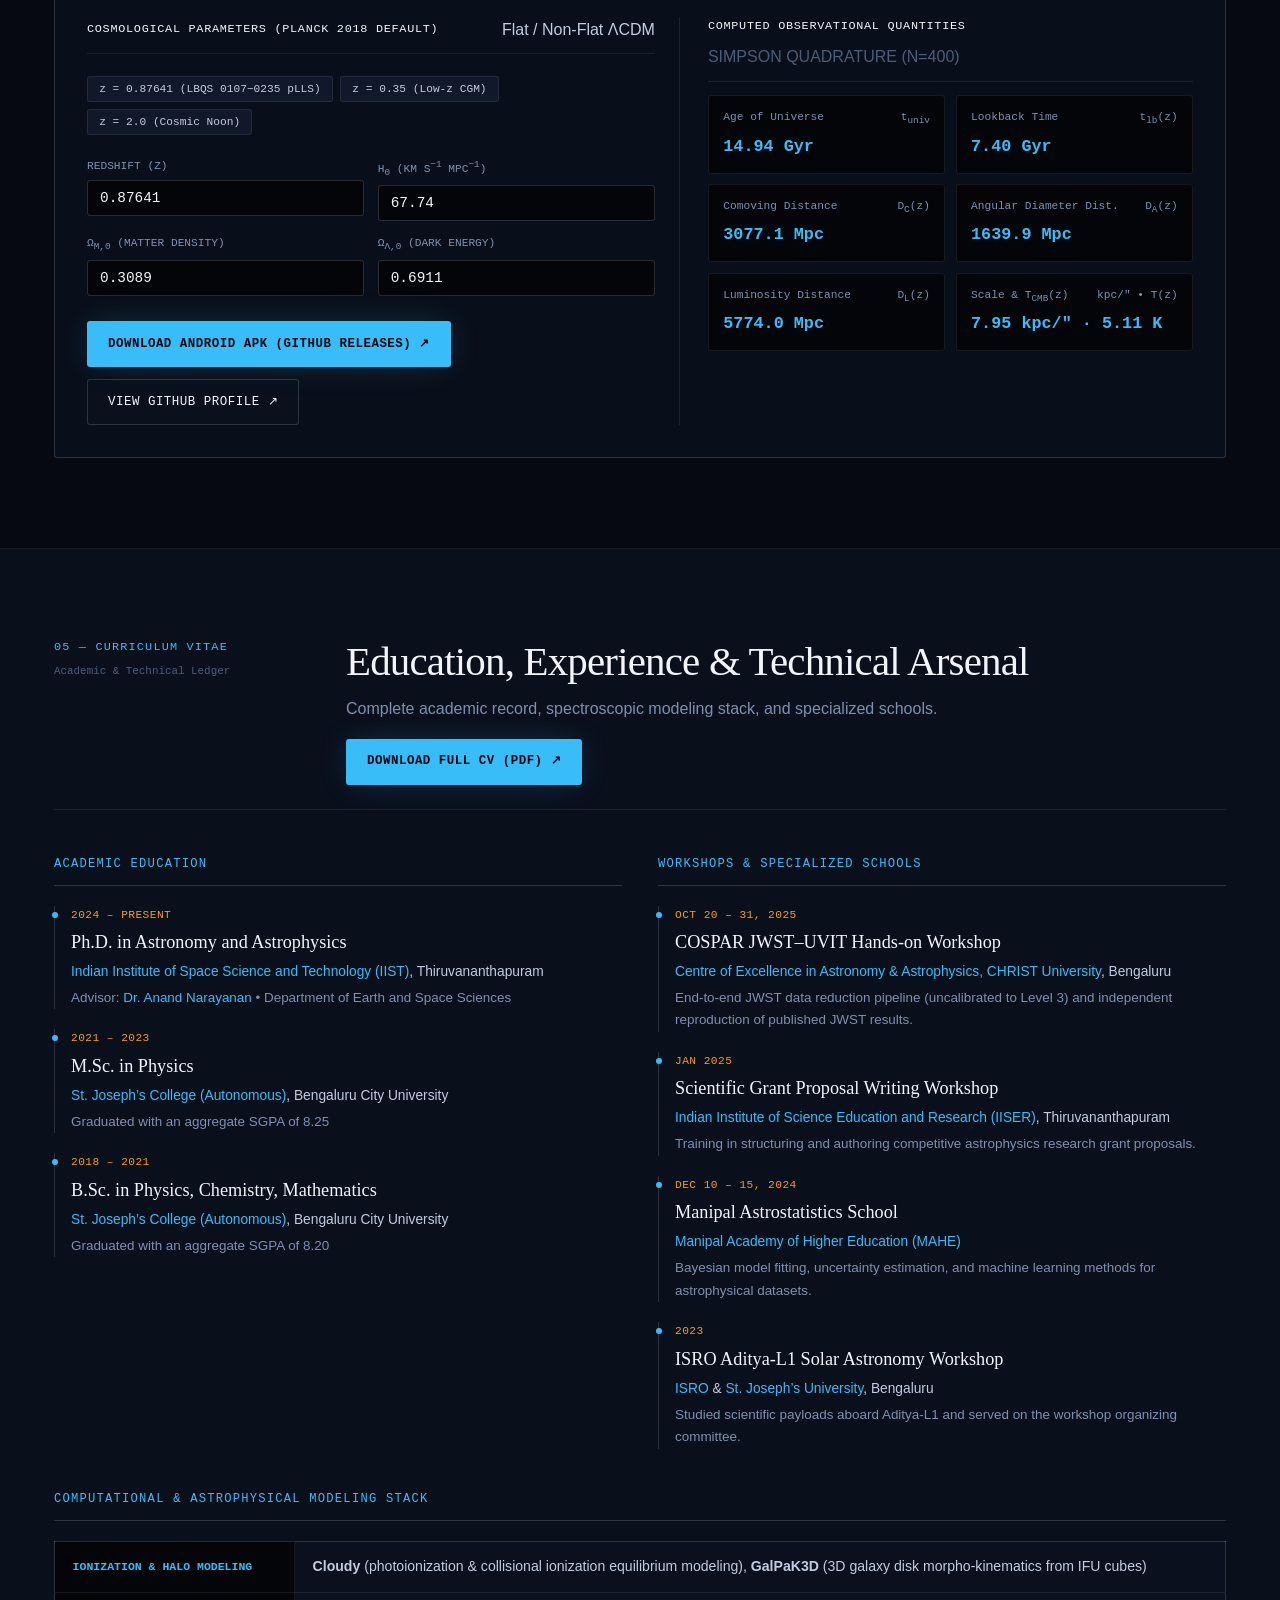
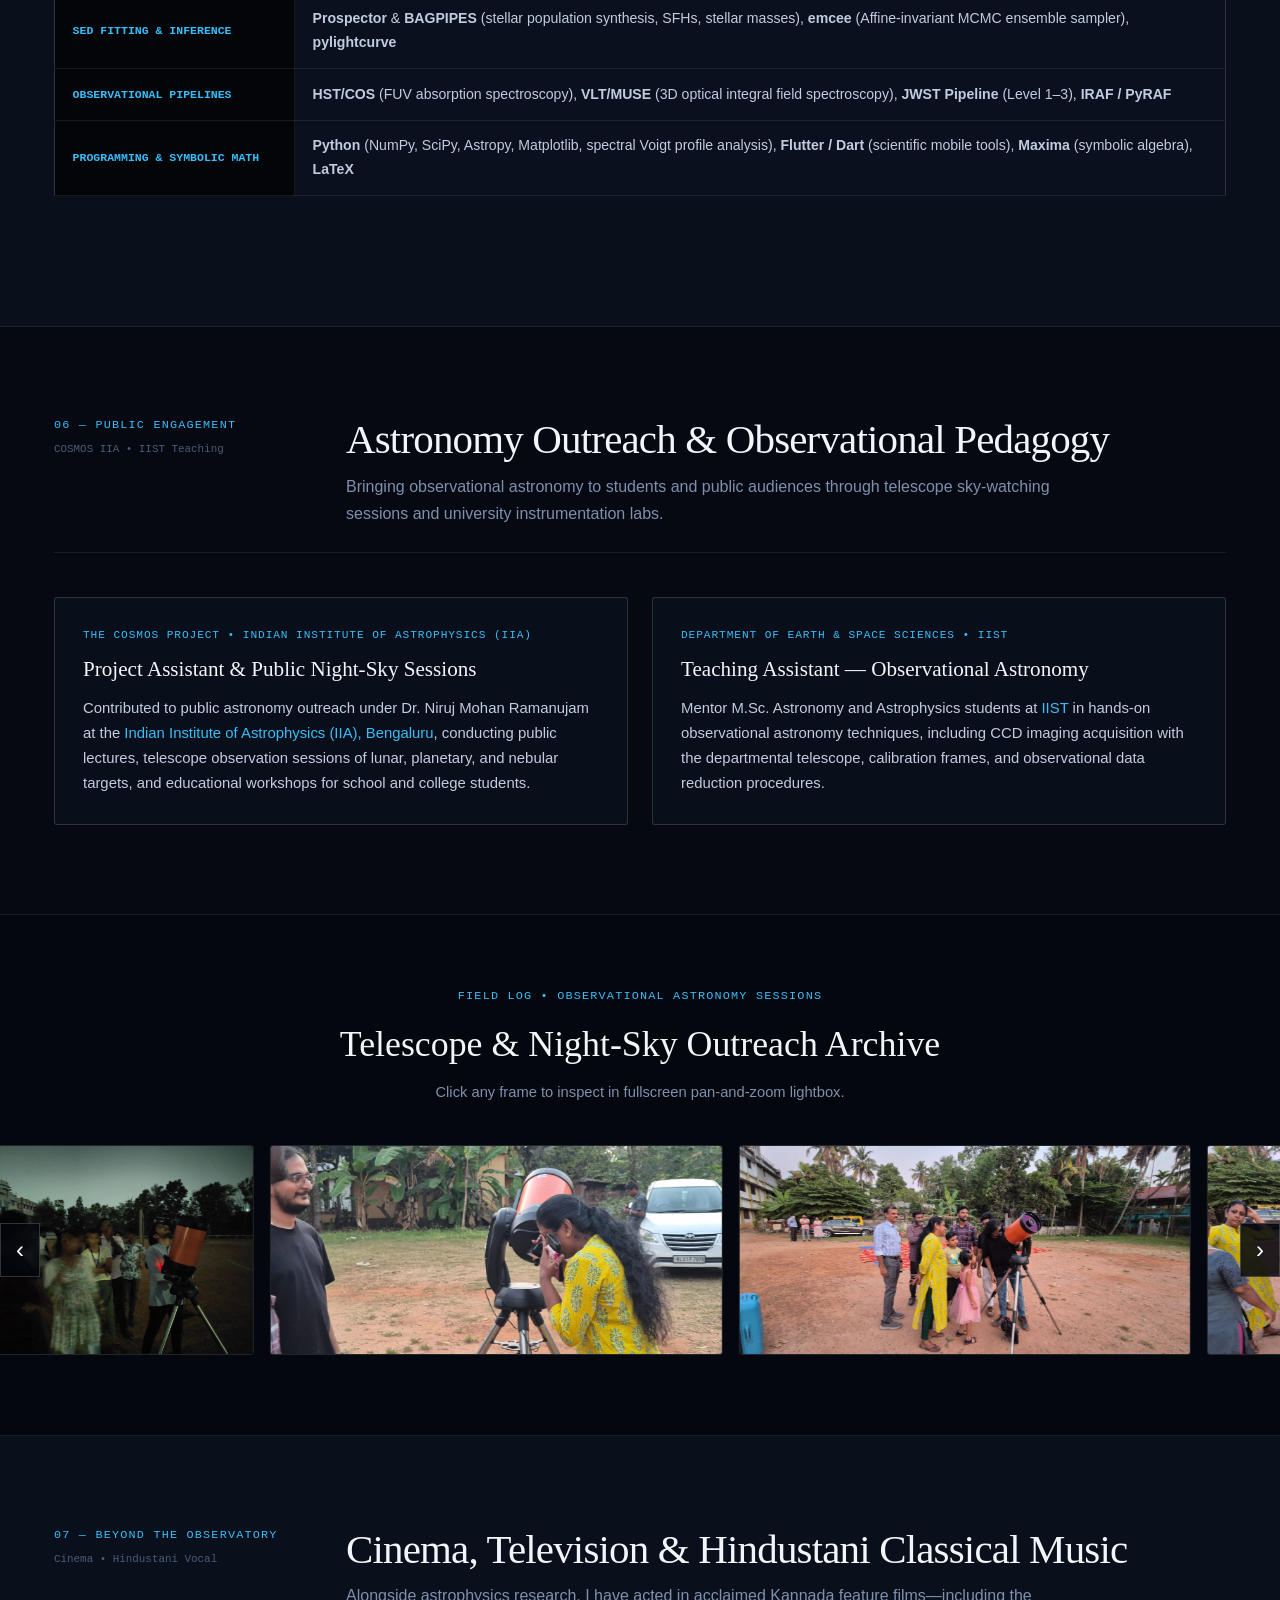
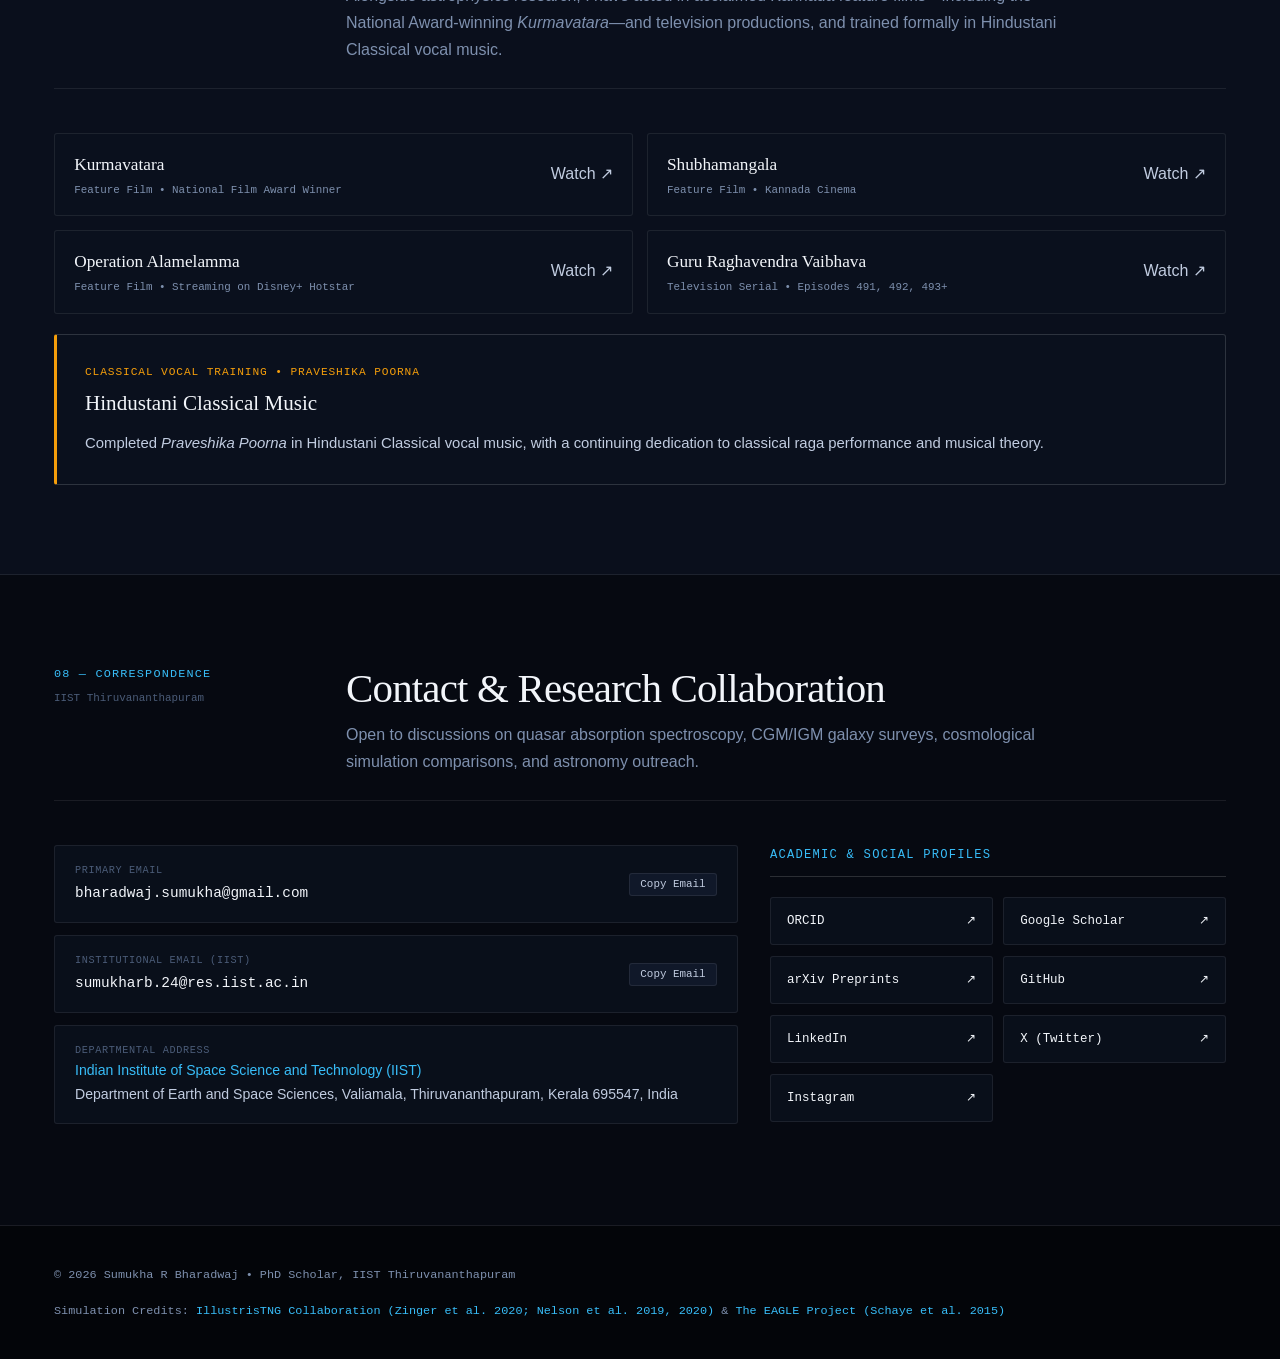
==== commit 08eb3252: "Link verified Google Scholar profile in Schema.org sameAs, contact matrix, and README" ====
--- a/index.html
+++ b/index.html
@@ -73,7 +73,8 @@
         "https://x.com/sumukharbhar15",
         "https://www.instagram.com/bharadwaj.sumukha/",
         "https://arxiv.org/abs/2608.09418",
-        "https://doi.org/10.3847/1538-4357/ae853b"
+        "https://doi.org/10.3847/1538-4357/ae853b",
+        "https://share.google/9fzIh7Q531DmazmGs"
       ]
     }
     </script>
@@ -1236,6 +1237,10 @@
                                 <span>ORCID</span>
                                 <span>&nearr;</span>
                             </a>
+                            <a href="https://share.google/9fzIh7Q531DmazmGs" target="_blank" rel="noopener noreferrer" class="social-cell">
+                                <span>Google Scholar</span>
+                                <span>&nearr;</span>
+                            </a>
                             <a href="https://arxiv.org/abs/2608.09418" target="_blank" rel="noopener noreferrer" class="social-cell">
                                 <span>arXiv Preprints</span>
                                 <span>&nearr;</span>
